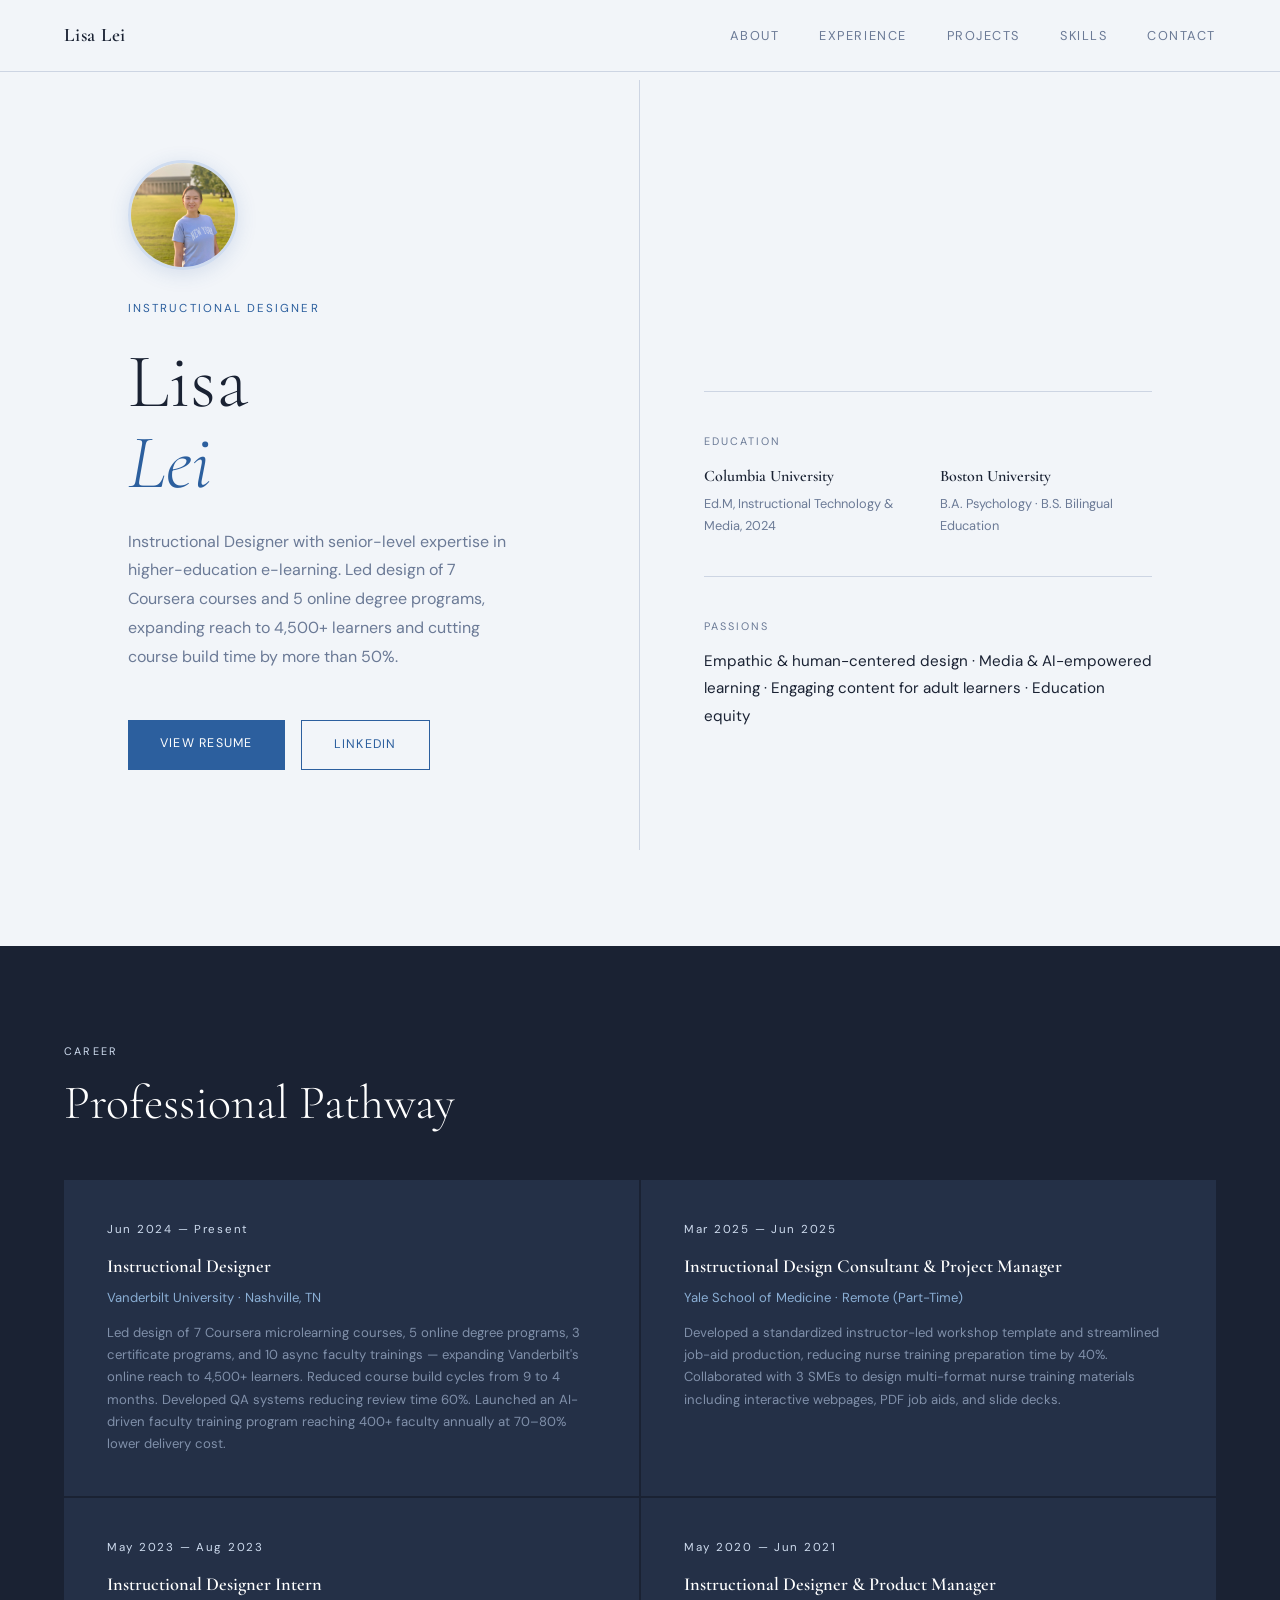
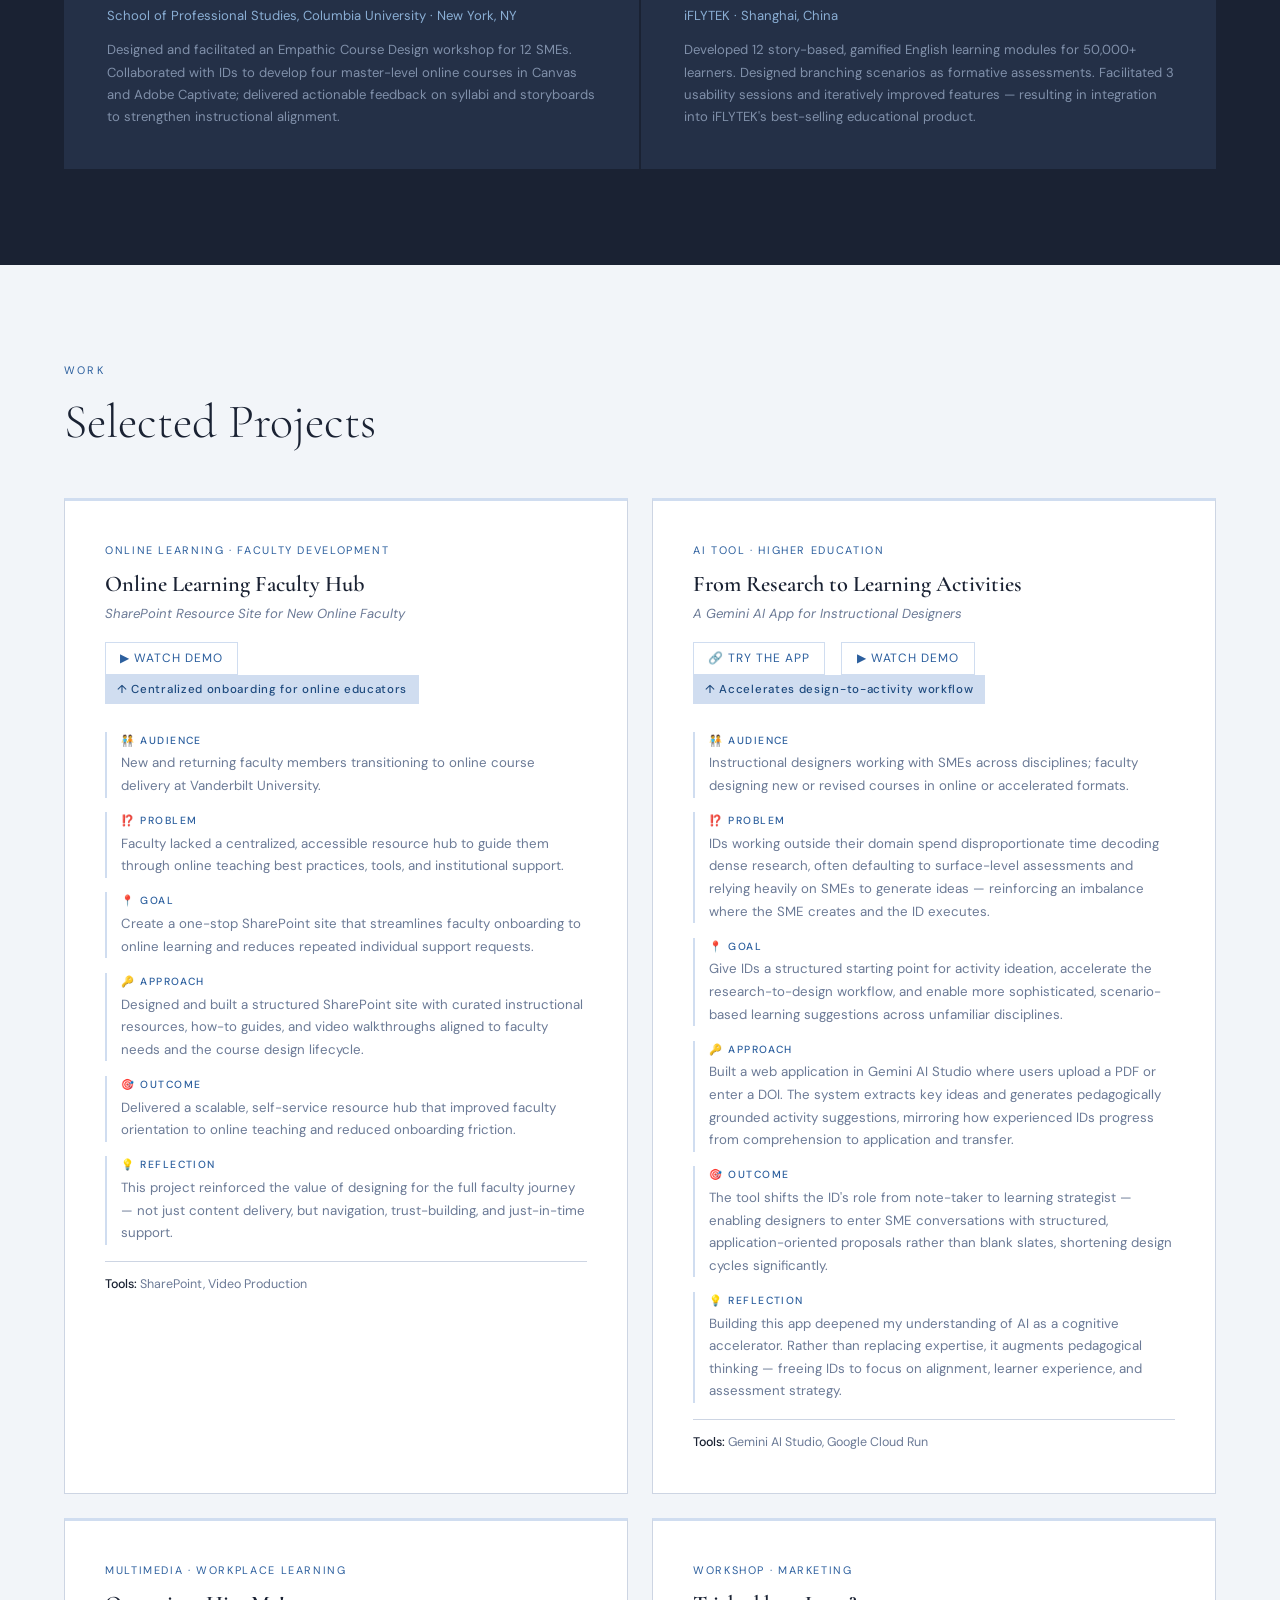
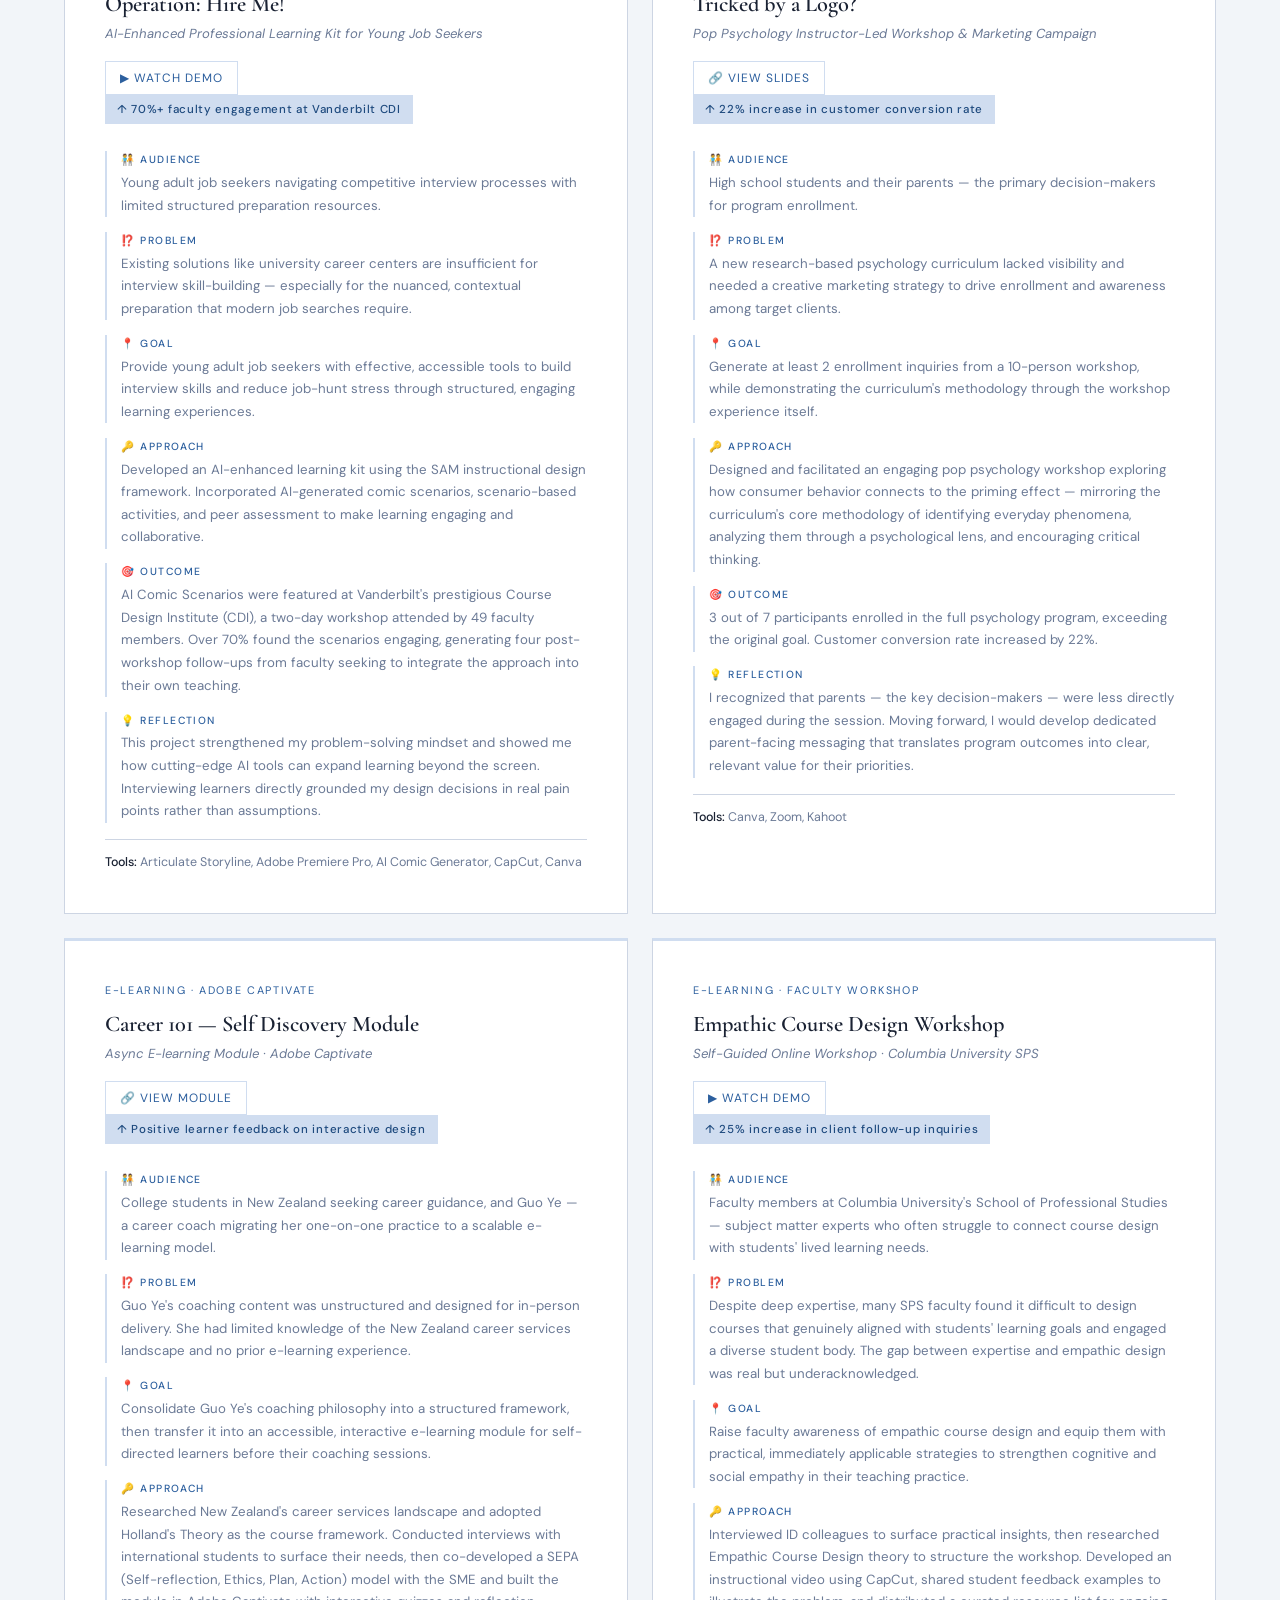
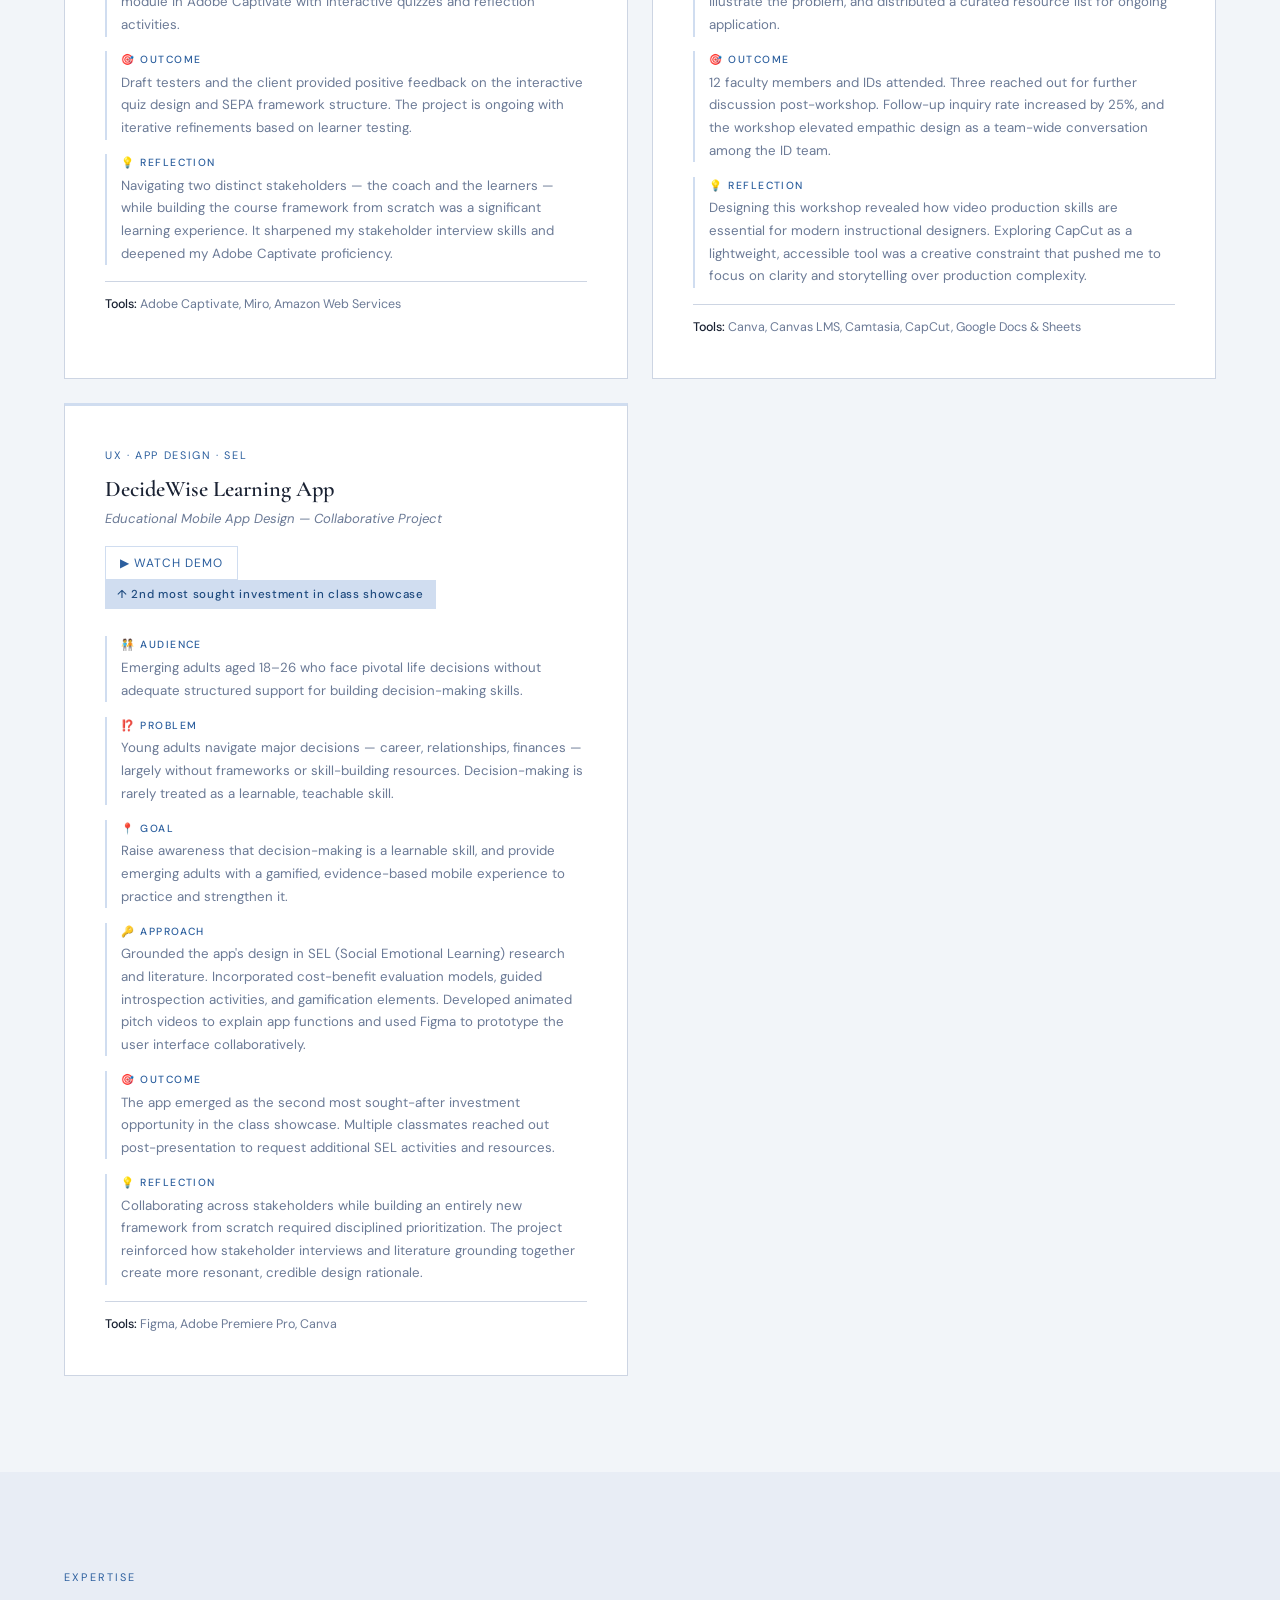
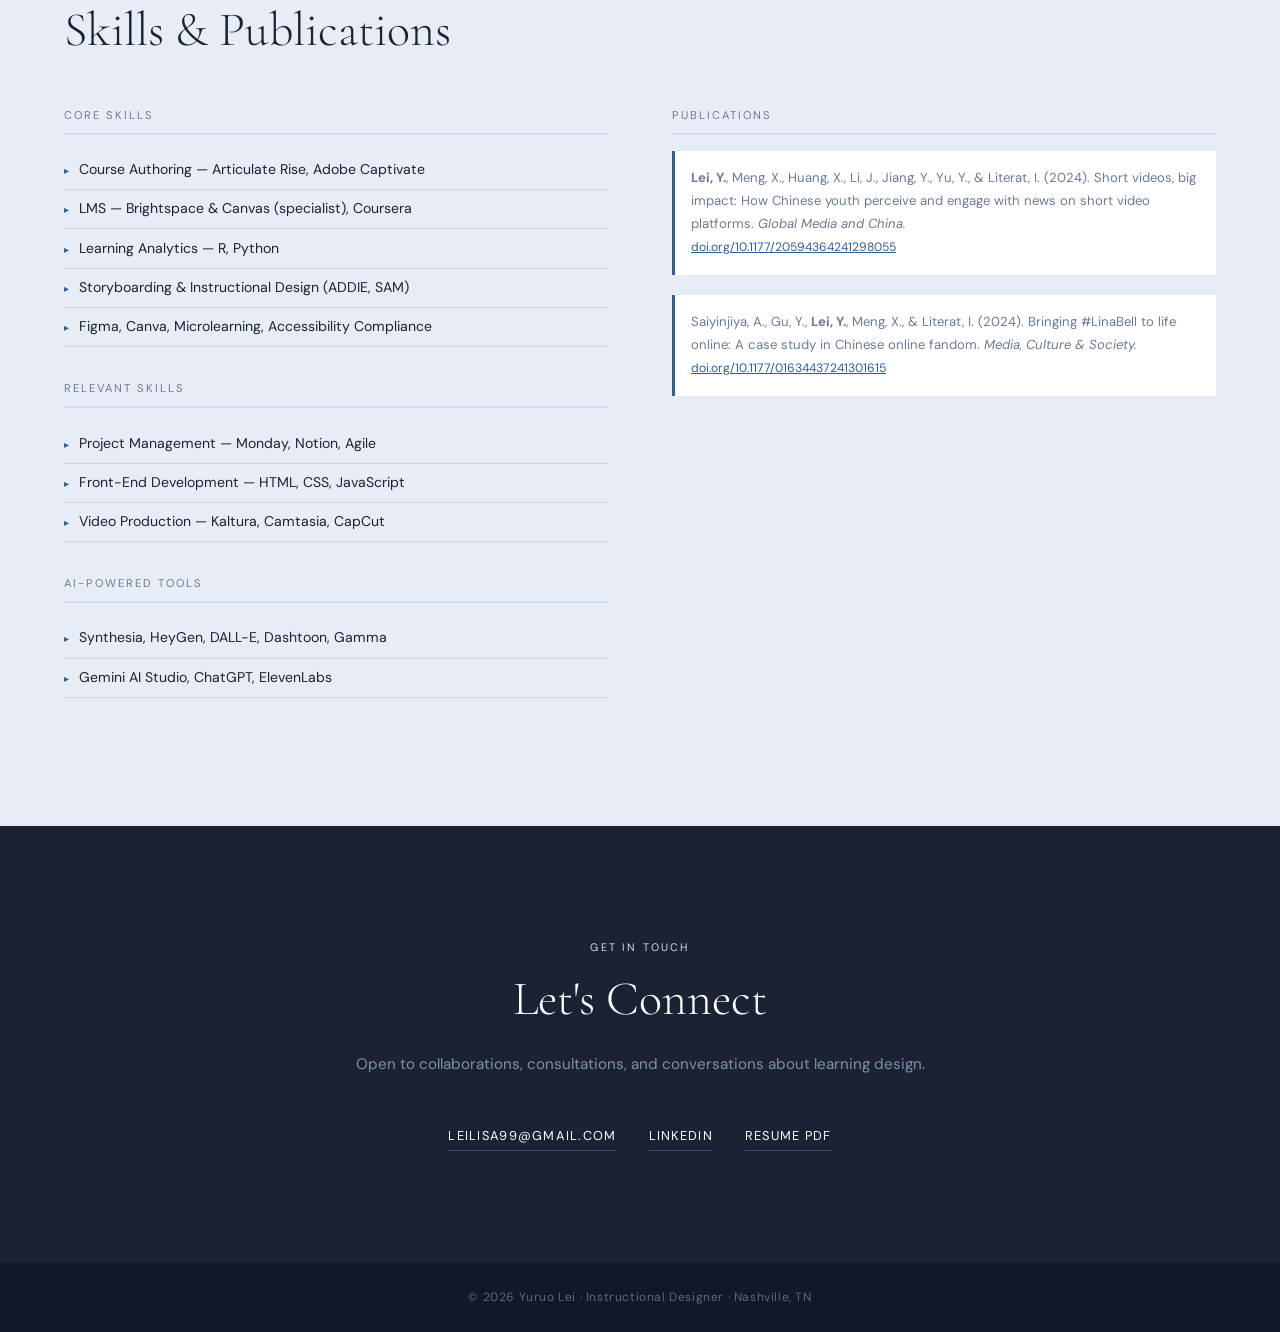
==== index.html @ 93654207 "Rename index (blue2).html to index.html" ====
<!DOCTYPE html>
<html lang="en">
<head>
<meta charset="UTF-8">
<meta name="viewport" content="width=device-width, initial-scale=1.0">
<title>Yuruo Lei — Instructional Designer</title>
<link href="https://fonts.googleapis.com/css2?family=Cormorant+Garamond:ital,wght@0,300;0,400;0,600;1,300;1,400&family=DM+Sans:wght@300;400;500&display=swap" rel="stylesheet">
<style>
  :root {
    --cream: #f2f5f9;
    --ink: #1a2233;
    --warm-gray: #6b7a96;
    --accent: #2c5f9e;
    --accent-dark: #1e4a7e;
    --accent-light: #d0ddf0;
    --border: #cdd5e3;
    --card-bg: #ffffff;
    --section-alt: #e8edf5;
    --dark-bg: #1a2233;
    --dark-card: #243047;
  }

  * { margin: 0; padding: 0; box-sizing: border-box; }
  html { scroll-behavior: smooth; }

  body {
    font-family: 'DM Sans', sans-serif;
    background: var(--cream);
    color: var(--ink);
    font-size: 15px;
    line-height: 1.7;
  }

  .hero-photo-wrap {
    width: 110px;
    height: 110px;
    border-radius: 50%;
    overflow: hidden;
    border: 3px solid var(--accent-light);
    margin-bottom: 1.8rem;
    box-shadow: 0 4px 20px rgba(44,95,158,0.15);
  }

  .hero-photo {
    width: 100%;
    height: 100%;
    object-fit: cover;
    object-position: center top;
  }

  .hero-alias {
    font-family: 'Cormorant Garamond', serif;
    font-size: 0.55em;
    font-style: italic;
    color: var(--warm-gray);
    font-weight: 300;
    vertical-align: middle;
  }

  .title-rotate {
    display: inline-block;
    transition: opacity 0.4s ease, transform 0.4s ease;
  }
  .title-rotate.fade-out {
    opacity: 0;
    transform: translateY(-6px);
  }
  .title-rotate.fade-in-up {
    opacity: 1;
    transform: translateY(0);
  }

  /* NAV */
  nav {
    position: fixed;
    top: 0; left: 0; right: 0;
    z-index: 100;
    display: flex;
    justify-content: space-between;
    align-items: center;
    padding: 1.2rem 4rem;
    background: rgba(242,245,249,0.94);
    backdrop-filter: blur(8px);
    border-bottom: 1px solid var(--border);
  }

  .nav-name {
    font-family: 'Cormorant Garamond', serif;
    font-size: 1.2rem;
    font-weight: 600;
    letter-spacing: 0.04em;
    color: var(--ink);
    text-decoration: none;
  }

  .nav-links { display: flex; gap: 2.5rem; list-style: none; }

  .nav-links a {
    font-size: 0.8rem;
    letter-spacing: 0.12em;
    text-transform: uppercase;
    color: var(--warm-gray);
    text-decoration: none;
    transition: color 0.2s;
  }
  .nav-links a:hover { color: var(--accent); }

  /* HERO */
  .hero {
    min-height: 100vh;
    display: grid;
    grid-template-columns: 1fr 1fr;
    padding-top: 5rem;
  }

  .hero-left {
    display: flex;
    flex-direction: column;
    justify-content: center;
    padding: 5rem 4rem;
    border-right: 1px solid var(--border);
  }

  .hero-eyebrow {
    font-size: 0.72rem;
    letter-spacing: 0.18em;
    text-transform: uppercase;
    color: var(--accent);
    margin-bottom: 1.5rem;
  }

  .hero-name {
    font-family: 'Cormorant Garamond', serif;
    font-size: clamp(3.5rem, 6vw, 5.5rem);
    font-weight: 300;
    line-height: 1.05;
    margin-bottom: 1.5rem;
  }

  .hero-name em { font-style: italic; color: var(--accent); }

  .hero-tagline {
    font-size: 1rem;
    color: var(--warm-gray);
    max-width: 380px;
    margin-bottom: 3rem;
    line-height: 1.8;
  }

  .hero-cta { display: flex; gap: 1rem; flex-wrap: wrap; }

  .btn-primary {
    display: inline-block;
    padding: 0.85rem 2rem;
    background: var(--accent);
    color: #fff;
    text-decoration: none;
    font-size: 0.78rem;
    letter-spacing: 0.1em;
    text-transform: uppercase;
    transition: background 0.2s;
  }
  .btn-primary:hover { background: var(--accent-dark); }

  .btn-outline {
    display: inline-block;
    padding: 0.85rem 2rem;
    border: 1px solid var(--accent);
    color: var(--accent);
    text-decoration: none;
    font-size: 0.78rem;
    letter-spacing: 0.1em;
    text-transform: uppercase;
    transition: all 0.2s;
  }
  .btn-outline:hover { background: var(--accent); color: #fff; }

  .hero-right {
    display: flex;
    flex-direction: column;
    justify-content: flex-end;
    padding: 5rem 4rem;
  }

  .hero-bio-block {
    border-top: 1px solid var(--border);
    padding-top: 2.5rem;
    margin-bottom: 2.5rem;
  }

  .hero-bio-label {
    font-size: 0.68rem;
    letter-spacing: 0.18em;
    text-transform: uppercase;
    color: var(--warm-gray);
    margin-bottom: 0.75rem;
  }

  .hero-bio-text { font-size: 0.95rem; color: var(--ink); line-height: 1.8; }

  .edu-grid { display: grid; grid-template-columns: 1fr 1fr; gap: 1.5rem; }

  .edu-school {
    font-family: 'Cormorant Garamond', serif;
    font-size: 1rem;
    font-weight: 600;
  }

  .edu-degree { font-size: 0.8rem; color: var(--warm-gray); margin-top: 0.2rem; }

  /* SECTIONS */
  section { padding: 6rem 4rem; }

  .section-label {
    font-size: 0.68rem;
    letter-spacing: 0.2em;
    text-transform: uppercase;
    color: var(--accent);
    margin-bottom: 1rem;
  }

  .section-title {
    font-family: 'Cormorant Garamond', serif;
    font-size: clamp(2rem, 4vw, 3rem);
    font-weight: 300;
    line-height: 1.15;
    margin-bottom: 3rem;
  }

  /* EXPERIENCE */
  .experience { background: var(--dark-bg); color: #fff; }
  .experience .section-label { color: var(--accent-light); }
  .experience .section-title { color: #fff; }

  .exp-grid {
    display: grid;
    grid-template-columns: repeat(2, 1fr);
    gap: 2px;
    margin-top: 1rem;
  }

  .exp-item {
    background: var(--dark-card);
    padding: 2.5rem;
    transition: background 0.2s;
    border-left: 3px solid transparent;
  }
  .exp-item:hover { background: #2d3d57; border-left-color: var(--accent); }

  .exp-years { font-size: 0.72rem; letter-spacing: 0.15em; color: var(--accent-light); margin-bottom: 0.75rem; }
  .exp-title { font-family: 'Cormorant Garamond', serif; font-size: 1.15rem; font-weight: 600; color: #fff; margin-bottom: 0.3rem; }
  .exp-org { font-size: 0.82rem; color: #8aaed4; margin-bottom: 0.75rem; }
  .exp-desc { font-size: 0.82rem; color: #8090aa; line-height: 1.7; }

  /* PROJECTS */
  .projects { background: var(--cream); }

  .projects-grid {
    display: grid;
    grid-template-columns: repeat(2, 1fr);
    gap: 1.5rem;
  }

  .project-card {
    background: var(--card-bg);
    padding: 2.5rem;
    border: 1px solid var(--border);
    border-top: 3px solid var(--accent-light);
    transition: box-shadow 0.25s, transform 0.25s, border-top-color 0.25s;
    position: relative;
  }
  .project-card:hover {
    transform: translateY(-3px);
    box-shadow: 0 10px 36px rgba(44,95,158,0.1);
    border-top-color: var(--accent);
  }

  .project-tag {
    font-size: 0.68rem;
    letter-spacing: 0.15em;
    text-transform: uppercase;
    color: var(--accent);
    margin-bottom: 0.6rem;
  }

  .project-title {
    font-family: 'Cormorant Garamond', serif;
    font-size: 1.4rem;
    font-weight: 600;
    margin-bottom: 0.3rem;
    line-height: 1.3;
  }

  .project-subtitle {
    font-size: 0.82rem;
    color: var(--warm-gray);
    font-style: italic;
    margin-bottom: 0.9rem;
  }

  .project-impact {
    display: inline-block;
    background: var(--accent-light);
    color: var(--accent-dark);
    font-size: 0.72rem;
    letter-spacing: 0.06em;
    padding: 0.3rem 0.75rem;
    margin-bottom: 1.2rem;
    font-weight: 500;
  }

  /* Accordion structure */
  .project-summary { font-size: 0.88rem; color: var(--warm-gray); line-height: 1.75; margin-bottom: 1rem; }

  .project-detail { margin-top: 0.5rem; }

  .detail-row {
    margin-bottom: 0.9rem;
    padding-left: 0.9rem;
    border-left: 2px solid var(--accent-light);
  }

  .detail-label {
    font-size: 0.65rem;
    letter-spacing: 0.14em;
    text-transform: uppercase;
    color: var(--accent);
    margin-bottom: 0.2rem;
    font-weight: 500;
  }

  .detail-text { font-size: 0.83rem; color: var(--warm-gray); line-height: 1.7; }

  .project-tools {
    font-size: 0.78rem;
    color: var(--warm-gray);
    margin-top: 1rem;
    padding-top: 0.75rem;
    border-top: 1px solid var(--border);
  }
  .project-tools strong { color: var(--ink); font-weight: 500; }

  .project-links { display: flex; gap: 1rem; flex-wrap: wrap; margin-top: 1rem; }

  .project-link {
    display: inline-block;
    font-size: 0.75rem;
    letter-spacing: 0.08em;
    text-transform: uppercase;
    color: var(--accent);
    text-decoration: none;
    border: 1px solid var(--accent-light);
    padding: 0.35rem 0.9rem;
    transition: all 0.2s;
  }
  .project-link:hover { background: var(--accent); color: #fff; border-color: var(--accent); }

  /* SKILLS */
  .skills { background: var(--section-alt); }

  .skills-layout { display: grid; grid-template-columns: 1fr 1fr; gap: 4rem; }

  .skill-group { margin-bottom: 2rem; }

  .skill-group-title {
    font-size: 0.7rem;
    letter-spacing: 0.18em;
    text-transform: uppercase;
    color: var(--warm-gray);
    margin-bottom: 1rem;
    border-bottom: 2px solid var(--accent-light);
    padding-bottom: 0.5rem;
  }

  .skill-list { list-style: none; }

  .skill-list li {
    font-size: 0.88rem;
    padding: 0.45rem 0;
    border-bottom: 1px solid var(--border);
    display: flex;
    align-items: flex-start;
    gap: 0.6rem;
  }

  .skill-list li::before { content: '▸'; color: var(--accent); font-size: 0.65rem; margin-top: 0.25rem; flex-shrink: 0; }

  .pub-item {
    font-size: 0.82rem;
    color: var(--warm-gray);
    line-height: 1.75;
    margin-bottom: 1.25rem;
    padding: 1rem;
    background: var(--card-bg);
    border-left: 3px solid var(--accent);
  }

  .pub-item a { color: var(--accent); font-size: 0.76rem; }

  /* CONTACT */
  .contact {
    background: var(--dark-bg);
    color: #fff;
    text-align: center;
    padding: 7rem 4rem;
  }

  .contact .section-label { color: var(--accent-light); }
  .contact .section-title { color: #fff; margin-bottom: 1.5rem; }

  .contact-sub { color: #8090aa; font-size: 0.95rem; margin-bottom: 3rem; }

  .contact-links { display: flex; justify-content: center; gap: 2rem; flex-wrap: wrap; }

  .contact-link {
    color: #fff;
    text-decoration: none;
    font-size: 0.8rem;
    letter-spacing: 0.1em;
    text-transform: uppercase;
    border-bottom: 1px solid #3d5070;
    padding-bottom: 0.2rem;
    transition: border-color 0.2s, color 0.2s;
  }
  .contact-link:hover { color: var(--accent-light); border-color: var(--accent-light); }

  footer {
    background: #111827;
    color: #5a6a80;
    text-align: center;
    padding: 1.5rem;
    font-size: 0.75rem;
    letter-spacing: 0.05em;
  }

  /* ANIMATIONS */
  .fade-in {
    opacity: 0;
    transform: translateY(20px);
    transition: opacity 0.7s ease, transform 0.7s ease;
  }
  .fade-in.visible { opacity: 1; transform: translateY(0); }

  /* RESPONSIVE */
  @media (max-width: 900px) {
    nav { padding: 1rem 1.5rem; }
    .nav-links { gap: 1rem; }
    .hero { grid-template-columns: 1fr; }
    .hero-left { padding: 6rem 1.5rem 2rem; border-right: none; border-bottom: 1px solid var(--border); }
    .hero-right { padding: 2rem 1.5rem; }
    .edu-grid { grid-template-columns: 1fr; }
    section { padding: 4rem 1.5rem; }
    .exp-grid { grid-template-columns: 1fr; }
    .projects-grid { grid-template-columns: 1fr; }
    .skills-layout { grid-template-columns: 1fr; gap: 2rem; }
  }
</style>
</head>
<body>

<!-- NAV -->
<nav>
  <a class="nav-name" href="#">Lisa Lei</a>
  <ul class="nav-links">
    <li><a href="#about">About</a></li>
    <li><a href="#experience">Experience</a></li>
    <li><a href="#projects">Projects</a></li>
    <li><a href="#skills">Skills</a></li>
    <li><a href="#contact">Contact</a></li>
  </ul>
</nav>

<!-- HERO -->
<section class="hero" id="about">
  <div class="hero-left">
    <div class="hero-photo-wrap">
      <img src="profile.jpeg" alt="Yuruo Lisa Lei" class="hero-photo">
    </div>
    <p class="hero-eyebrow"><span class="title-rotate" id="titleRotate">Instructional Designer</span></p>
    <h1 class="hero-name">Lisa<br><em>Lei</em></h1>
    <p class="hero-tagline">Instructional Designer with senior-level expertise in higher-education e-learning. Led design of 7 Coursera courses and 5 online degree programs, expanding reach to 4,500+ learners and cutting course build time by more than 50%.</p>
    <div class="hero-cta">
      <a href="https://drive.google.com/file/d/12qD0TJk3OIRP2TLdG3t3IESPIUacBjy1/view?usp=sharing" class="btn-primary" target="_blank">View Resume</a>
      <a href="https://www.linkedin.com/in/yuruolei9969/" class="btn-outline" target="_blank">LinkedIn</a>
    </div>
  </div>
  <div class="hero-right">
    <div class="hero-bio-block fade-in">
      <p class="hero-bio-label">Education</p>
      <div class="edu-grid">
        <div class="edu-item">
          <p class="edu-school">Columbia University</p>
          <p class="edu-degree">Ed.M, Instructional Technology & Media, 2024</p>
        </div>
        <div class="edu-item">
          <p class="edu-school">Boston University</p>
          <p class="edu-degree">B.A. Psychology · B.S. Bilingual Education</p>
        </div>
      </div>
    </div>
    <div class="hero-bio-block fade-in">
      <p class="hero-bio-label">Passions</p>
      <p class="hero-bio-text">Empathic & human-centered design · Media & AI-empowered learning · Engaging content for adult learners · Education equity</p>
    </div>
  </div>
</section>

<!-- EXPERIENCE -->
<section class="experience" id="experience">
  <p class="section-label">Career</p>
  <h2 class="section-title">Professional Pathway</h2>
  <div class="exp-grid">
    <div class="exp-item fade-in">
      <p class="exp-years">Jun 2024 — Present</p>
      <p class="exp-title">Instructional Designer</p>
      <p class="exp-org">Vanderbilt University · Nashville, TN</p>
      <p class="exp-desc">Led design of 7 Coursera microlearning courses, 5 online degree programs, 3 certificate programs, and 10 async faculty trainings — expanding Vanderbilt's online reach to 4,500+ learners. Reduced course build cycles from 9 to 4 months. Developed QA systems reducing review time 60%. Launched an AI-driven faculty training program reaching 400+ faculty annually at 70–80% lower delivery cost.</p>
    </div>
    <div class="exp-item fade-in">
      <p class="exp-years">Mar 2025 — Jun 2025</p>
      <p class="exp-title">Instructional Design Consultant & Project Manager</p>
      <p class="exp-org">Yale School of Medicine · Remote (Part-Time)</p>
      <p class="exp-desc">Developed a standardized instructor-led workshop template and streamlined job-aid production, reducing nurse training preparation time by 40%. Collaborated with 3 SMEs to design multi-format nurse training materials including interactive webpages, PDF job aids, and slide decks.</p>
    </div>
    <div class="exp-item fade-in">
      <p class="exp-years">May 2023 — Aug 2023</p>
      <p class="exp-title">Instructional Designer Intern</p>
      <p class="exp-org">School of Professional Studies, Columbia University · New York, NY</p>
      <p class="exp-desc">Designed and facilitated an Empathic Course Design workshop for 12 SMEs. Collaborated with IDs to develop four master-level online courses in Canvas and Adobe Captivate; delivered actionable feedback on syllabi and storyboards to strengthen instructional alignment.</p>
    </div>
    <div class="exp-item fade-in">
      <p class="exp-years">May 2020 — Jun 2021</p>
      <p class="exp-title">Instructional Designer & Product Manager</p>
      <p class="exp-org">iFLYTEK · Shanghai, China</p>
      <p class="exp-desc">Developed 12 story-based, gamified English learning modules for 50,000+ learners. Designed branching scenarios as formative assessments. Facilitated 3 usability sessions and iteratively improved features — resulting in integration into iFLYTEK's best-selling educational product.</p>
    </div>
  </div>
</section>

<!-- PROJECTS -->
<section class="projects" id="projects">
  <p class="section-label">Work</p>
  <h2 class="section-title">Selected Projects</h2>
  <div class="projects-grid">

    <!-- 1. Online Learning Faculty Hub -->
    <div class="project-card fade-in">
      <p class="project-tag">Online Learning · Faculty Development</p>
      <h3 class="project-title">Online Learning Faculty Hub</h3>
      <p class="project-subtitle">SharePoint Resource Site for New Online Faculty</p>
      <div class="project-links">
        <a href="https://youtu.be/LsU1K57-328?si=sNZry4IbQN1rp1MX" class="project-link" target="_blank">▶ Watch Demo</a>
      </div>
      <span class="project-impact">↑ Centralized onboarding for online educators</span>
      <div class="project-detail">
        <div class="detail-row">
          <p class="detail-label">🧑‍🤝‍🧑 Audience</p>
          <p class="detail-text">New and returning faculty members transitioning to online course delivery at Vanderbilt University.</p>
        </div>
        <div class="detail-row">
          <p class="detail-label">⁉️ Problem</p>
          <p class="detail-text">Faculty lacked a centralized, accessible resource hub to guide them through online teaching best practices, tools, and institutional support.</p>
        </div>
        <div class="detail-row">
          <p class="detail-label">📍 Goal</p>
          <p class="detail-text">Create a one-stop SharePoint site that streamlines faculty onboarding to online learning and reduces repeated individual support requests.</p>
        </div>
        <div class="detail-row">
          <p class="detail-label">🔑 Approach</p>
          <p class="detail-text">Designed and built a structured SharePoint site with curated instructional resources, how-to guides, and video walkthroughs aligned to faculty needs and the course design lifecycle.</p>
        </div>
        <div class="detail-row">
          <p class="detail-label">🎯 Outcome</p>
          <p class="detail-text">Delivered a scalable, self-service resource hub that improved faculty orientation to online teaching and reduced onboarding friction.</p>
        </div>
        <div class="detail-row">
          <p class="detail-label">💡 Reflection</p>
          <p class="detail-text">This project reinforced the value of designing for the full faculty journey — not just content delivery, but navigation, trust-building, and just-in-time support.</p>
        </div>
      </div>
      <p class="project-tools"><strong>Tools:</strong> SharePoint, Video Production</p>
    </div>

    <!-- 2. Gemini AI App -->
    <div class="project-card fade-in">
      <p class="project-tag">AI Tool · Higher Education</p>
      <h3 class="project-title">From Research to Learning Activities</h3>
      <p class="project-subtitle">A Gemini AI App for Instructional Designers</p>
      <div class="project-links">
        <a href="https://from-research-to-learning-441065358755.us-west1.run.app/" class="project-link" target="_blank">🔗 Try the App</a>
        <a href="https://youtu.be/6g2AOlSD700?si=aqUqyWNYgsTi2bJ0" class="project-link" target="_blank">▶ Watch Demo</a>
      </div>
      <span class="project-impact">↑ Accelerates design-to-activity workflow</span>
      <div class="project-detail">
        <div class="detail-row">
          <p class="detail-label">🧑‍🤝‍🧑 Audience</p>
          <p class="detail-text">Instructional designers working with SMEs across disciplines; faculty designing new or revised courses in online or accelerated formats.</p>
        </div>
        <div class="detail-row">
          <p class="detail-label">⁉️ Problem</p>
          <p class="detail-text">IDs working outside their domain spend disproportionate time decoding dense research, often defaulting to surface-level assessments and relying heavily on SMEs to generate ideas — reinforcing an imbalance where the SME creates and the ID executes.</p>
        </div>
        <div class="detail-row">
          <p class="detail-label">📍 Goal</p>
          <p class="detail-text">Give IDs a structured starting point for activity ideation, accelerate the research-to-design workflow, and enable more sophisticated, scenario-based learning suggestions across unfamiliar disciplines.</p>
        </div>
        <div class="detail-row">
          <p class="detail-label">🔑 Approach</p>
          <p class="detail-text">Built a web application in Gemini AI Studio where users upload a PDF or enter a DOI. The system extracts key ideas and generates pedagogically grounded activity suggestions, mirroring how experienced IDs progress from comprehension to application and transfer.</p>
        </div>
        <div class="detail-row">
          <p class="detail-label">🎯 Outcome</p>
          <p class="detail-text">The tool shifts the ID's role from note-taker to learning strategist — enabling designers to enter SME conversations with structured, application-oriented proposals rather than blank slates, shortening design cycles significantly.</p>
        </div>
        <div class="detail-row">
          <p class="detail-label">💡 Reflection</p>
          <p class="detail-text">Building this app deepened my understanding of AI as a cognitive accelerator. Rather than replacing expertise, it augments pedagogical thinking — freeing IDs to focus on alignment, learner experience, and assessment strategy.</p>
        </div>
      </div>
      <p class="project-tools"><strong>Tools:</strong> Gemini AI Studio, Google Cloud Run</p>
    </div>

    <!-- 3. Operation: Hire Me -->
    <div class="project-card fade-in">
      <p class="project-tag">Multimedia · Workplace Learning</p>
      <h3 class="project-title">Operation: Hire Me!</h3>
      <p class="project-subtitle">AI-Enhanced Professional Learning Kit for Young Job Seekers</p>
      <div class="project-links">
        <a href="https://youtu.be/IpY_apzgFN0?si=PdY8kdhNU0C8jfDh" class="project-link" target="_blank">▶ Watch Demo</a>
      </div>
      <span class="project-impact">↑ 70%+ faculty engagement at Vanderbilt CDI</span>
      <div class="project-detail">
        <div class="detail-row">
          <p class="detail-label">🧑‍🤝‍🧑 Audience</p>
          <p class="detail-text">Young adult job seekers navigating competitive interview processes with limited structured preparation resources.</p>
        </div>
        <div class="detail-row">
          <p class="detail-label">⁉️ Problem</p>
          <p class="detail-text">Existing solutions like university career centers are insufficient for interview skill-building — especially for the nuanced, contextual preparation that modern job searches require.</p>
        </div>
        <div class="detail-row">
          <p class="detail-label">📍 Goal</p>
          <p class="detail-text">Provide young adult job seekers with effective, accessible tools to build interview skills and reduce job-hunt stress through structured, engaging learning experiences.</p>
        </div>
        <div class="detail-row">
          <p class="detail-label">🔑 Approach</p>
          <p class="detail-text">Developed an AI-enhanced learning kit using the SAM instructional design framework. Incorporated AI-generated comic scenarios, scenario-based activities, and peer assessment to make learning engaging and collaborative.</p>
        </div>
        <div class="detail-row">
          <p class="detail-label">🎯 Outcome</p>
          <p class="detail-text">AI Comic Scenarios were featured at Vanderbilt's prestigious Course Design Institute (CDI), a two-day workshop attended by 49 faculty members. Over 70% found the scenarios engaging, generating four post-workshop follow-ups from faculty seeking to integrate the approach into their own teaching.</p>
        </div>
        <div class="detail-row">
          <p class="detail-label">💡 Reflection</p>
          <p class="detail-text">This project strengthened my problem-solving mindset and showed me how cutting-edge AI tools can expand learning beyond the screen. Interviewing learners directly grounded my design decisions in real pain points rather than assumptions.</p>
        </div>
      </div>
      <p class="project-tools"><strong>Tools:</strong> Articulate Storyline, Adobe Premiere Pro, AI Comic Generator, CapCut, Canva</p>
    </div>

    <!-- 4. Tricked by a Logo -->
    <div class="project-card fade-in">
      <p class="project-tag">Workshop · Marketing</p>
      <h3 class="project-title">Tricked by a Logo?</h3>
      <p class="project-subtitle">Pop Psychology Instructor-Led Workshop & Marketing Campaign</p>
      <div class="project-links">
        <a href="https://www.canva.com/design/DAF1lIKuN_M/U-K-UHj1Rayfi__31s04IA/view?utm_content=DAF1lIKuN_M&utm_campaign=designshare&utm_medium=link2&utm_source=uniquelinks&utlId=h5ba7131ac5" class="project-link" target="_blank">🔗 View Slides</a>
      </div>
      <span class="project-impact">↑ 22% increase in customer conversion rate</span>
      <div class="project-detail">
        <div class="detail-row">
          <p class="detail-label">🧑‍🤝‍🧑 Audience</p>
          <p class="detail-text">High school students and their parents — the primary decision-makers for program enrollment.</p>
        </div>
        <div class="detail-row">
          <p class="detail-label">⁉️ Problem</p>
          <p class="detail-text">A new research-based psychology curriculum lacked visibility and needed a creative marketing strategy to drive enrollment and awareness among target clients.</p>
        </div>
        <div class="detail-row">
          <p class="detail-label">📍 Goal</p>
          <p class="detail-text">Generate at least 2 enrollment inquiries from a 10-person workshop, while demonstrating the curriculum's methodology through the workshop experience itself.</p>
        </div>
        <div class="detail-row">
          <p class="detail-label">🔑 Approach</p>
          <p class="detail-text">Designed and facilitated an engaging pop psychology workshop exploring how consumer behavior connects to the priming effect — mirroring the curriculum's core methodology of identifying everyday phenomena, analyzing them through a psychological lens, and encouraging critical thinking.</p>
        </div>
        <div class="detail-row">
          <p class="detail-label">🎯 Outcome</p>
          <p class="detail-text">3 out of 7 participants enrolled in the full psychology program, exceeding the original goal. Customer conversion rate increased by 22%.</p>
        </div>
        <div class="detail-row">
          <p class="detail-label">💡 Reflection</p>
          <p class="detail-text">I recognized that parents — the key decision-makers — were less directly engaged during the session. Moving forward, I would develop dedicated parent-facing messaging that translates program outcomes into clear, relevant value for their priorities.</p>
        </div>
      </div>
      <p class="project-tools"><strong>Tools:</strong> Canva, Zoom, Kahoot</p>
    </div>

    <!-- 5. Career 101 -->
    <div class="project-card fade-in">
      <p class="project-tag">E-Learning · Adobe Captivate</p>
      <h3 class="project-title">Career 101 — Self Discovery Module</h3>
      <p class="project-subtitle">Async E-learning Module · Adobe Captivate</p>
      <div class="project-links">
        <a href="https://yuruo99coursedesign.s3.amazonaws.com/Career+Choice+101+M1+v3/index.html" class="project-link" target="_blank">🔗 View Module</a>
      </div>
      <span class="project-impact">↑ Positive learner feedback on interactive design</span>
      <div class="project-detail">
        <div class="detail-row">
          <p class="detail-label">🧑‍🤝‍🧑 Audience</p>
          <p class="detail-text">College students in New Zealand seeking career guidance, and Guo Ye — a career coach migrating her one-on-one practice to a scalable e-learning model.</p>
        </div>
        <div class="detail-row">
          <p class="detail-label">⁉️ Problem</p>
          <p class="detail-text">Guo Ye's coaching content was unstructured and designed for in-person delivery. She had limited knowledge of the New Zealand career services landscape and no prior e-learning experience.</p>
        </div>
        <div class="detail-row">
          <p class="detail-label">📍 Goal</p>
          <p class="detail-text">Consolidate Guo Ye's coaching philosophy into a structured framework, then transfer it into an accessible, interactive e-learning module for self-directed learners before their coaching sessions.</p>
        </div>
        <div class="detail-row">
          <p class="detail-label">🔑 Approach</p>
          <p class="detail-text">Researched New Zealand's career services landscape and adopted Holland's Theory as the course framework. Conducted interviews with international students to surface their needs, then co-developed a SEPA (Self-reflection, Ethics, Plan, Action) model with the SME and built the module in Adobe Captivate with interactive quizzes and reflection activities.</p>
        </div>
        <div class="detail-row">
          <p class="detail-label">🎯 Outcome</p>
          <p class="detail-text">Draft testers and the client provided positive feedback on the interactive quiz design and SEPA framework structure. The project is ongoing with iterative refinements based on learner testing.</p>
        </div>
        <div class="detail-row">
          <p class="detail-label">💡 Reflection</p>
          <p class="detail-text">Navigating two distinct stakeholders — the coach and the learners — while building the course framework from scratch was a significant learning experience. It sharpened my stakeholder interview skills and deepened my Adobe Captivate proficiency.</p>
        </div>
      </div>
      <p class="project-tools"><strong>Tools:</strong> Adobe Captivate, Miro, Amazon Web Services</p>
    </div>

    <!-- 6. Empathic Course Design -->
    <div class="project-card fade-in">
      <p class="project-tag">E-Learning · Faculty Workshop</p>
      <h3 class="project-title">Empathic Course Design Workshop</h3>
      <p class="project-subtitle">Self-Guided Online Workshop · Columbia University SPS</p>
      <div class="project-links">
        <a href="https://youtu.be/TwFQYluropw?si=YC4B2vd-rNb5g4qU" class="project-link" target="_blank">▶ Watch Demo</a>
      </div>
      <span class="project-impact">↑ 25% increase in client follow-up inquiries</span>
      <div class="project-detail">
        <div class="detail-row">
          <p class="detail-label">🧑‍🤝‍🧑 Audience</p>
          <p class="detail-text">Faculty members at Columbia University's School of Professional Studies — subject matter experts who often struggle to connect course design with students' lived learning needs.</p>
        </div>
        <div class="detail-row">
          <p class="detail-label">⁉️ Problem</p>
          <p class="detail-text">Despite deep expertise, many SPS faculty found it difficult to design courses that genuinely aligned with students' learning goals and engaged a diverse student body. The gap between expertise and empathic design was real but underacknowledged.</p>
        </div>
        <div class="detail-row">
          <p class="detail-label">📍 Goal</p>
          <p class="detail-text">Raise faculty awareness of empathic course design and equip them with practical, immediately applicable strategies to strengthen cognitive and social empathy in their teaching practice.</p>
        </div>
        <div class="detail-row">
          <p class="detail-label">🔑 Approach</p>
          <p class="detail-text">Interviewed ID colleagues to surface practical insights, then researched Empathic Course Design theory to structure the workshop. Developed an instructional video using CapCut, shared student feedback examples to illustrate the problem, and distributed a curated resource list for ongoing application.</p>
        </div>
        <div class="detail-row">
          <p class="detail-label">🎯 Outcome</p>
          <p class="detail-text">12 faculty members and IDs attended. Three reached out for further discussion post-workshop. Follow-up inquiry rate increased by 25%, and the workshop elevated empathic design as a team-wide conversation among the ID team.</p>
        </div>
        <div class="detail-row">
          <p class="detail-label">💡 Reflection</p>
          <p class="detail-text">Designing this workshop revealed how video production skills are essential for modern instructional designers. Exploring CapCut as a lightweight, accessible tool was a creative constraint that pushed me to focus on clarity and storytelling over production complexity.</p>
        </div>
      </div>
      <p class="project-tools"><strong>Tools:</strong> Canva, Canvas LMS, Camtasia, CapCut, Google Docs & Sheets</p>
    </div>

    <!-- 7. DecideWise -->
    <div class="project-card fade-in">
      <p class="project-tag">UX · App Design · SEL</p>
      <h3 class="project-title">DecideWise Learning App</h3>
      <p class="project-subtitle">Educational Mobile App Design — Collaborative Project</p>
      <div class="project-links">
        <a href="https://youtu.be/S0wD-W78sE4?si=JoiH9RizeIJIBjSM" class="project-link" target="_blank">▶ Watch Demo</a>
      </div>
      <span class="project-impact">↑ 2nd most sought investment in class showcase</span>
      <div class="project-detail">
        <div class="detail-row">
          <p class="detail-label">🧑‍🤝‍🧑 Audience</p>
          <p class="detail-text">Emerging adults aged 18–26 who face pivotal life decisions without adequate structured support for building decision-making skills.</p>
        </div>
        <div class="detail-row">
          <p class="detail-label">⁉️ Problem</p>
          <p class="detail-text">Young adults navigate major decisions — career, relationships, finances — largely without frameworks or skill-building resources. Decision-making is rarely treated as a learnable, teachable skill.</p>
        </div>
        <div class="detail-row">
          <p class="detail-label">📍 Goal</p>
          <p class="detail-text">Raise awareness that decision-making is a learnable skill, and provide emerging adults with a gamified, evidence-based mobile experience to practice and strengthen it.</p>
        </div>
        <div class="detail-row">
          <p class="detail-label">🔑 Approach</p>
          <p class="detail-text">Grounded the app's design in SEL (Social Emotional Learning) research and literature. Incorporated cost-benefit evaluation models, guided introspection activities, and gamification elements. Developed animated pitch videos to explain app functions and used Figma to prototype the user interface collaboratively.</p>
        </div>
        <div class="detail-row">
          <p class="detail-label">🎯 Outcome</p>
          <p class="detail-text">The app emerged as the second most sought-after investment opportunity in the class showcase. Multiple classmates reached out post-presentation to request additional SEL activities and resources.</p>
        </div>
        <div class="detail-row">
          <p class="detail-label">💡 Reflection</p>
          <p class="detail-text">Collaborating across stakeholders while building an entirely new framework from scratch required disciplined prioritization. The project reinforced how stakeholder interviews and literature grounding together create more resonant, credible design rationale.</p>
        </div>
      </div>
      <p class="project-tools"><strong>Tools:</strong> Figma, Adobe Premiere Pro, Canva</p>
    </div>

  </div>
</section>

<!-- SKILLS -->
<section class="skills" id="skills">
  <p class="section-label">Expertise</p>
  <h2 class="section-title">Skills & Publications</h2>
  <div class="skills-layout">
    <div>
      <div class="skill-group">
        <p class="skill-group-title">Core Skills</p>
        <ul class="skill-list">
          <li>Course Authoring — Articulate Rise, Adobe Captivate</li>
          <li>LMS — Brightspace & Canvas (specialist), Coursera</li>
          <li>Learning Analytics — R, Python</li>
          <li>Storyboarding & Instructional Design (ADDIE, SAM)</li>
          <li>Figma, Canva, Microlearning, Accessibility Compliance</li>
        </ul>
      </div>
      <div class="skill-group">
        <p class="skill-group-title">Relevant Skills</p>
        <ul class="skill-list">
          <li>Project Management — Monday, Notion, Agile</li>
          <li>Front-End Development — HTML, CSS, JavaScript</li>
          <li>Video Production — Kaltura, Camtasia, CapCut</li>
        </ul>
      </div>
      <div class="skill-group">
        <p class="skill-group-title">AI-Powered Tools</p>
        <ul class="skill-list">
          <li>Synthesia, HeyGen, DALL-E, Dashtoon, Gamma</li>
          <li>Gemini AI Studio, ChatGPT, ElevenLabs</li>
        </ul>
      </div>
    </div>
    <div>
      <div class="skill-group">
        <p class="skill-group-title">Publications</p>
        <div class="pub-item">
          <strong>Lei, Y.</strong>, Meng, X., Huang, X., Li, J., Jiang, Y., Yu, Y., & Literat, I. (2024). Short videos, big impact: How Chinese youth perceive and engage with news on short video platforms. <em>Global Media and China.</em><br>
          <a href="https://doi.org/10.1177/20594364241298055" target="_blank">doi.org/10.1177/20594364241298055</a>
        </div>
        <div class="pub-item">
          Saiyinjiya, A., Gu, Y., <strong>Lei, Y.</strong>, Meng, X., & Literat, I. (2024). Bringing #LinaBell to life online: A case study in Chinese online fandom. <em>Media, Culture & Society.</em><br>
          <a href="https://doi.org/10.1177/01634437241301615" target="_blank">doi.org/10.1177/01634437241301615</a>
        </div>
      </div>
    </div>
  </div>
</section>

<!-- CONTACT -->
<section class="contact" id="contact">
  <p class="section-label">Get in Touch</p>
  <h2 class="section-title">Let's Connect</h2>
  <p class="contact-sub">Open to collaborations, consultations, and conversations about learning design.</p>
  <div class="contact-links">
    <a href="mailto:leilisa99@gmail.com" class="contact-link">leilisa99@gmail.com</a>
    <a href="https://www.linkedin.com/in/yuruolei9969/" class="contact-link" target="_blank">LinkedIn</a>
    <a href="https://drive.google.com/file/d/12qD0TJk3OIRP2TLdG3t3IESPIUacBjy1/view?usp=sharing" class="contact-link" target="_blank">Resume PDF</a>
  </div>
</section>

<footer>
  © 2026 Yuruo Lei · Instructional Designer · Nashville, TN
</footer>

<script>
  const observer = new IntersectionObserver((entries) => {
    entries.forEach((entry, i) => {
      if (entry.isIntersecting) {
        setTimeout(() => entry.target.classList.add('visible'), i * 80);
        observer.unobserve(entry.target);
      }
    });
  }, { threshold: 0.1 });
  document.querySelectorAll('.fade-in').forEach(el => observer.observe(el));

  // Rotating titles
  const titles = ['Instructional Designer', 'Learning Experience Designer', 'Online Learning Consultant', 'Learning Analyst', 'Learning Designer', 'Media Researcher'];
  let titleIndex = 0;
  const titleEl = document.getElementById('titleRotate');
  setInterval(() => {
    titleEl.classList.add('fade-out');
    setTimeout(() => {
      titleIndex = (titleIndex + 1) % titles.length;
      titleEl.textContent = titles[titleIndex];
      titleEl.classList.remove('fade-out');
    }, 400);
  }, 2500);
</script>
</body>
</html>
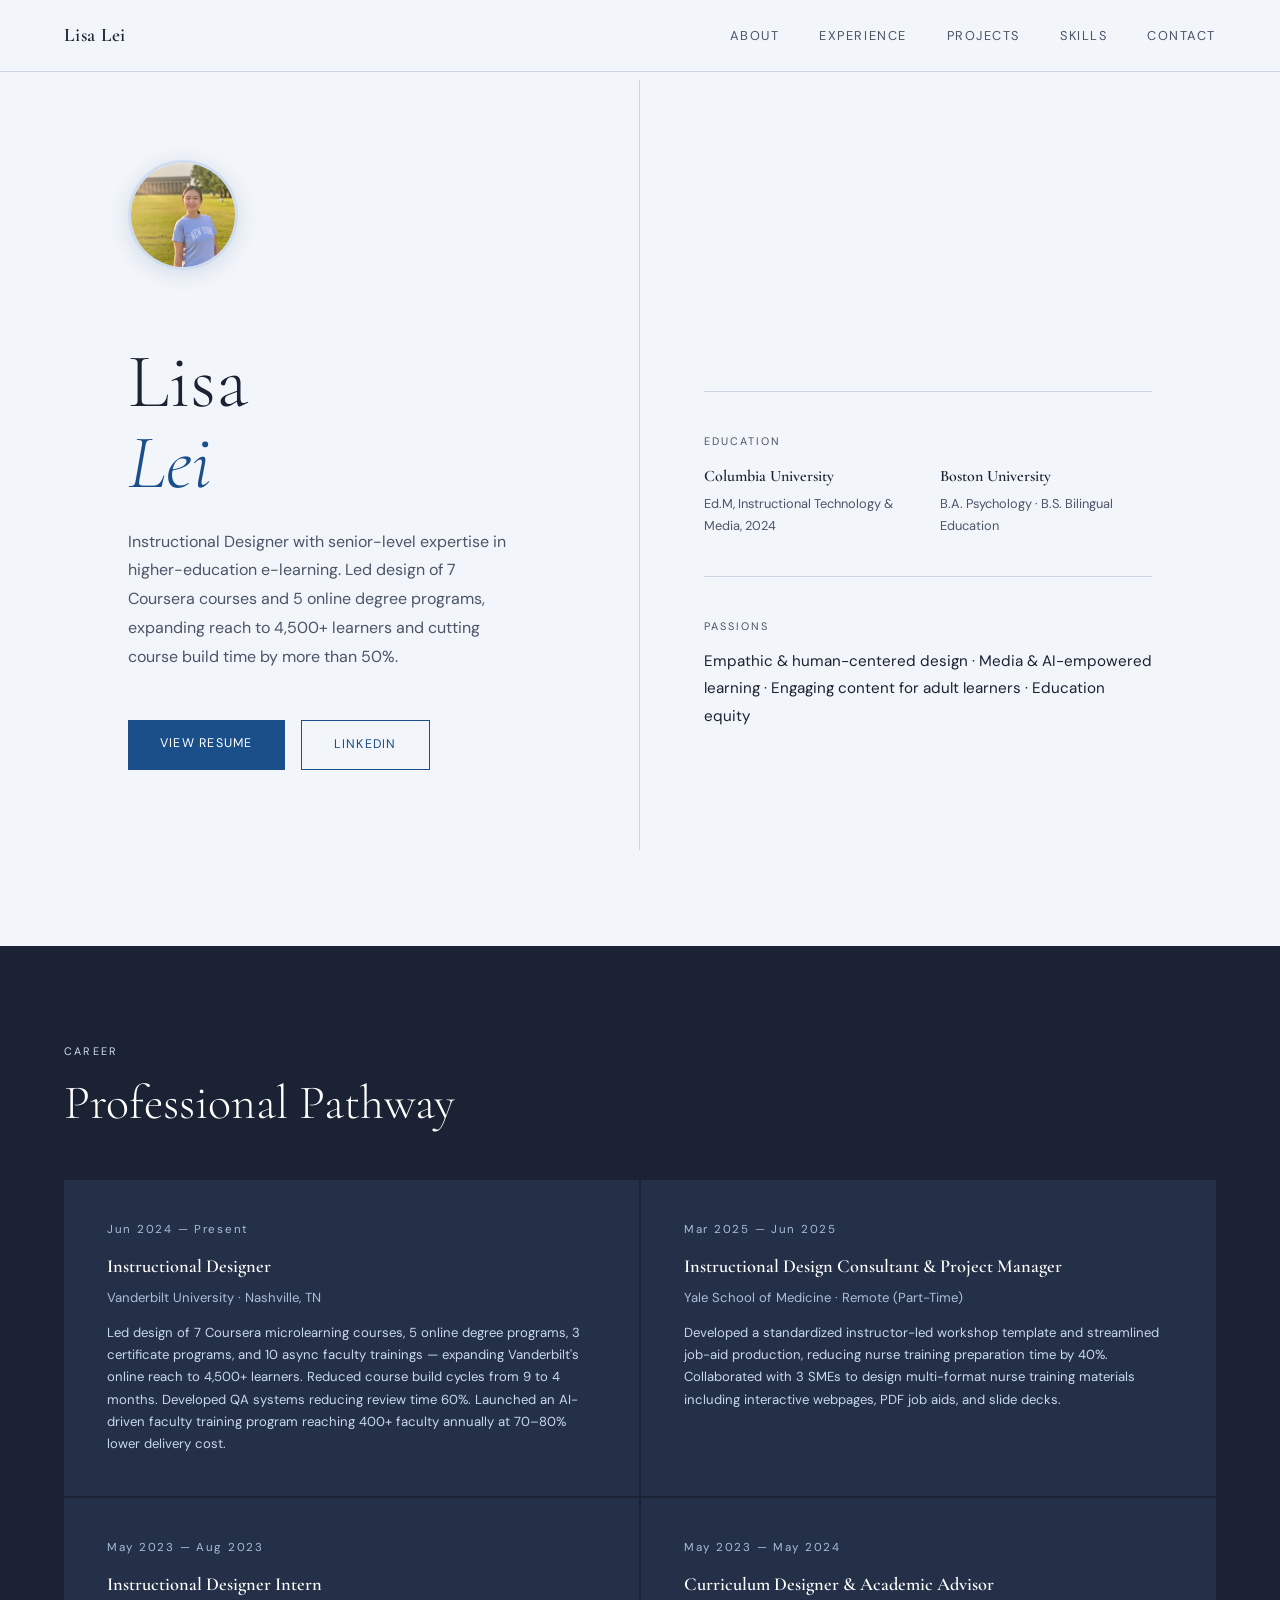
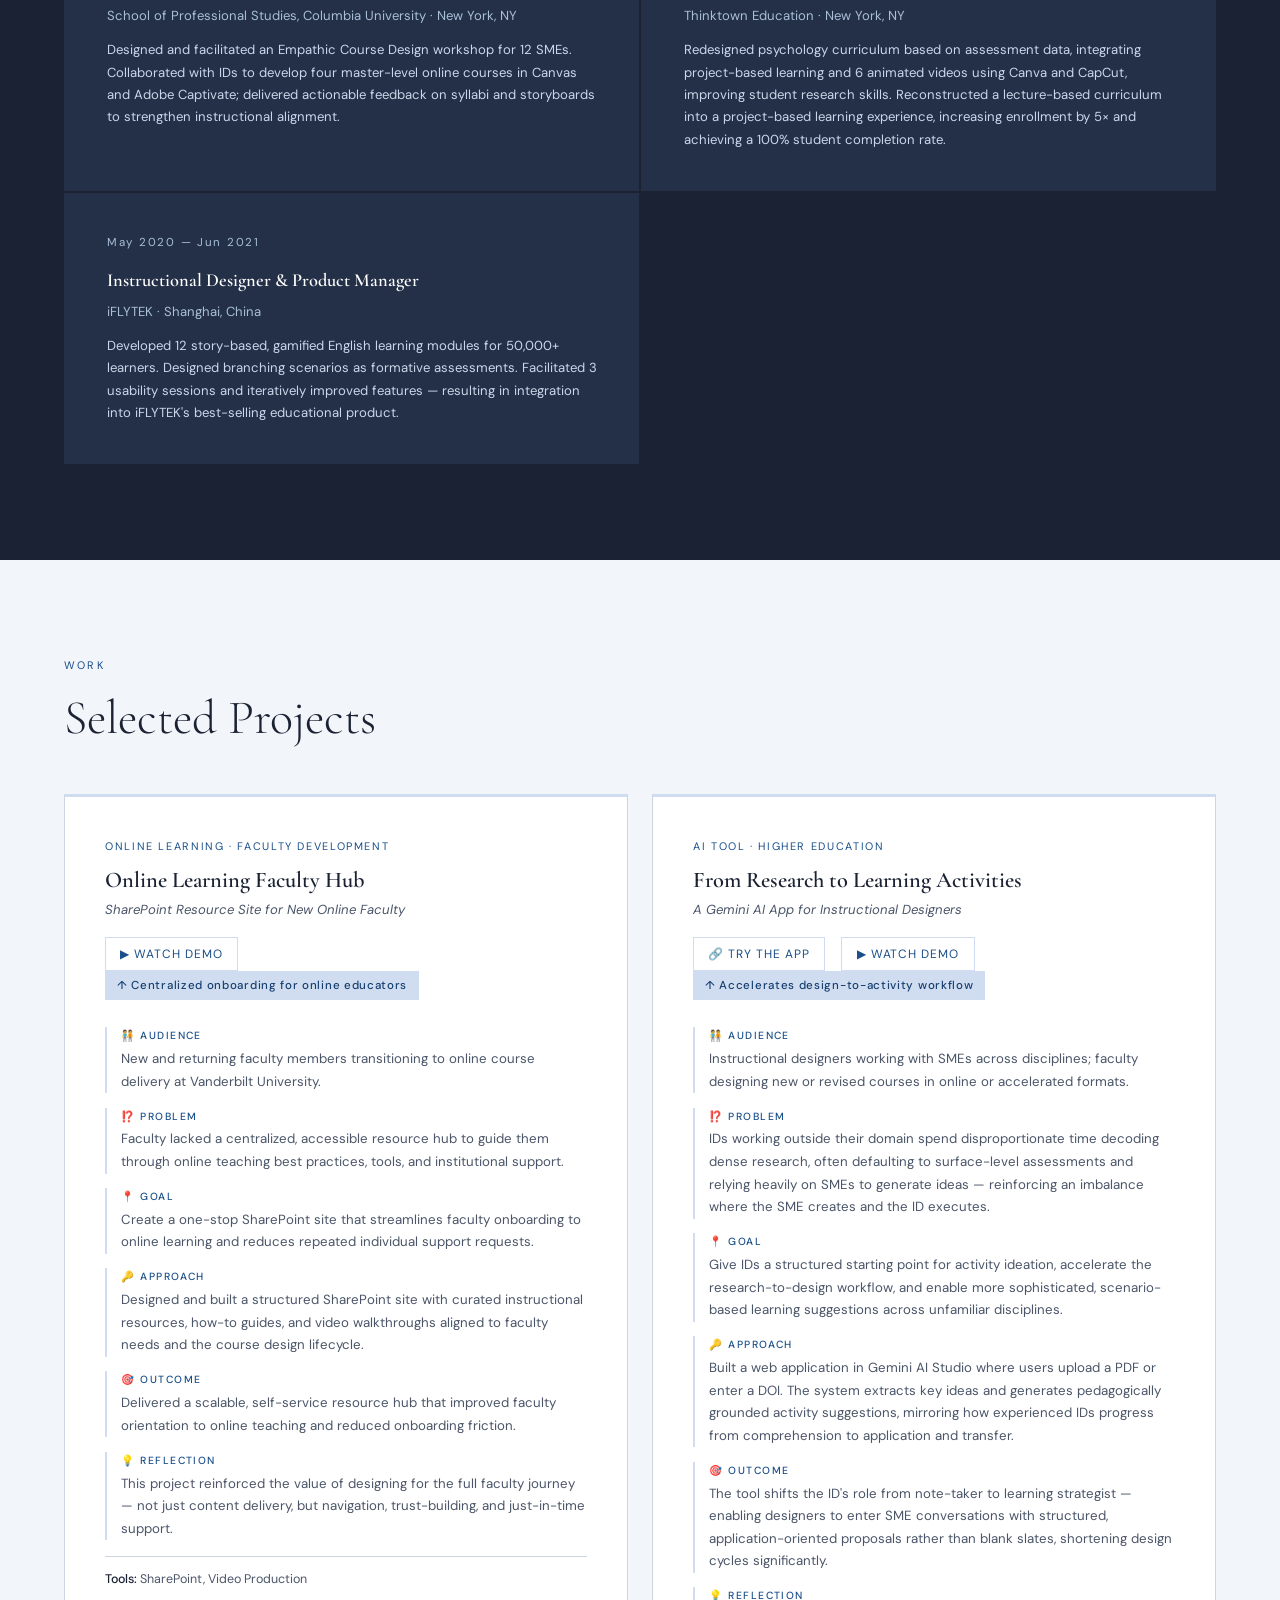
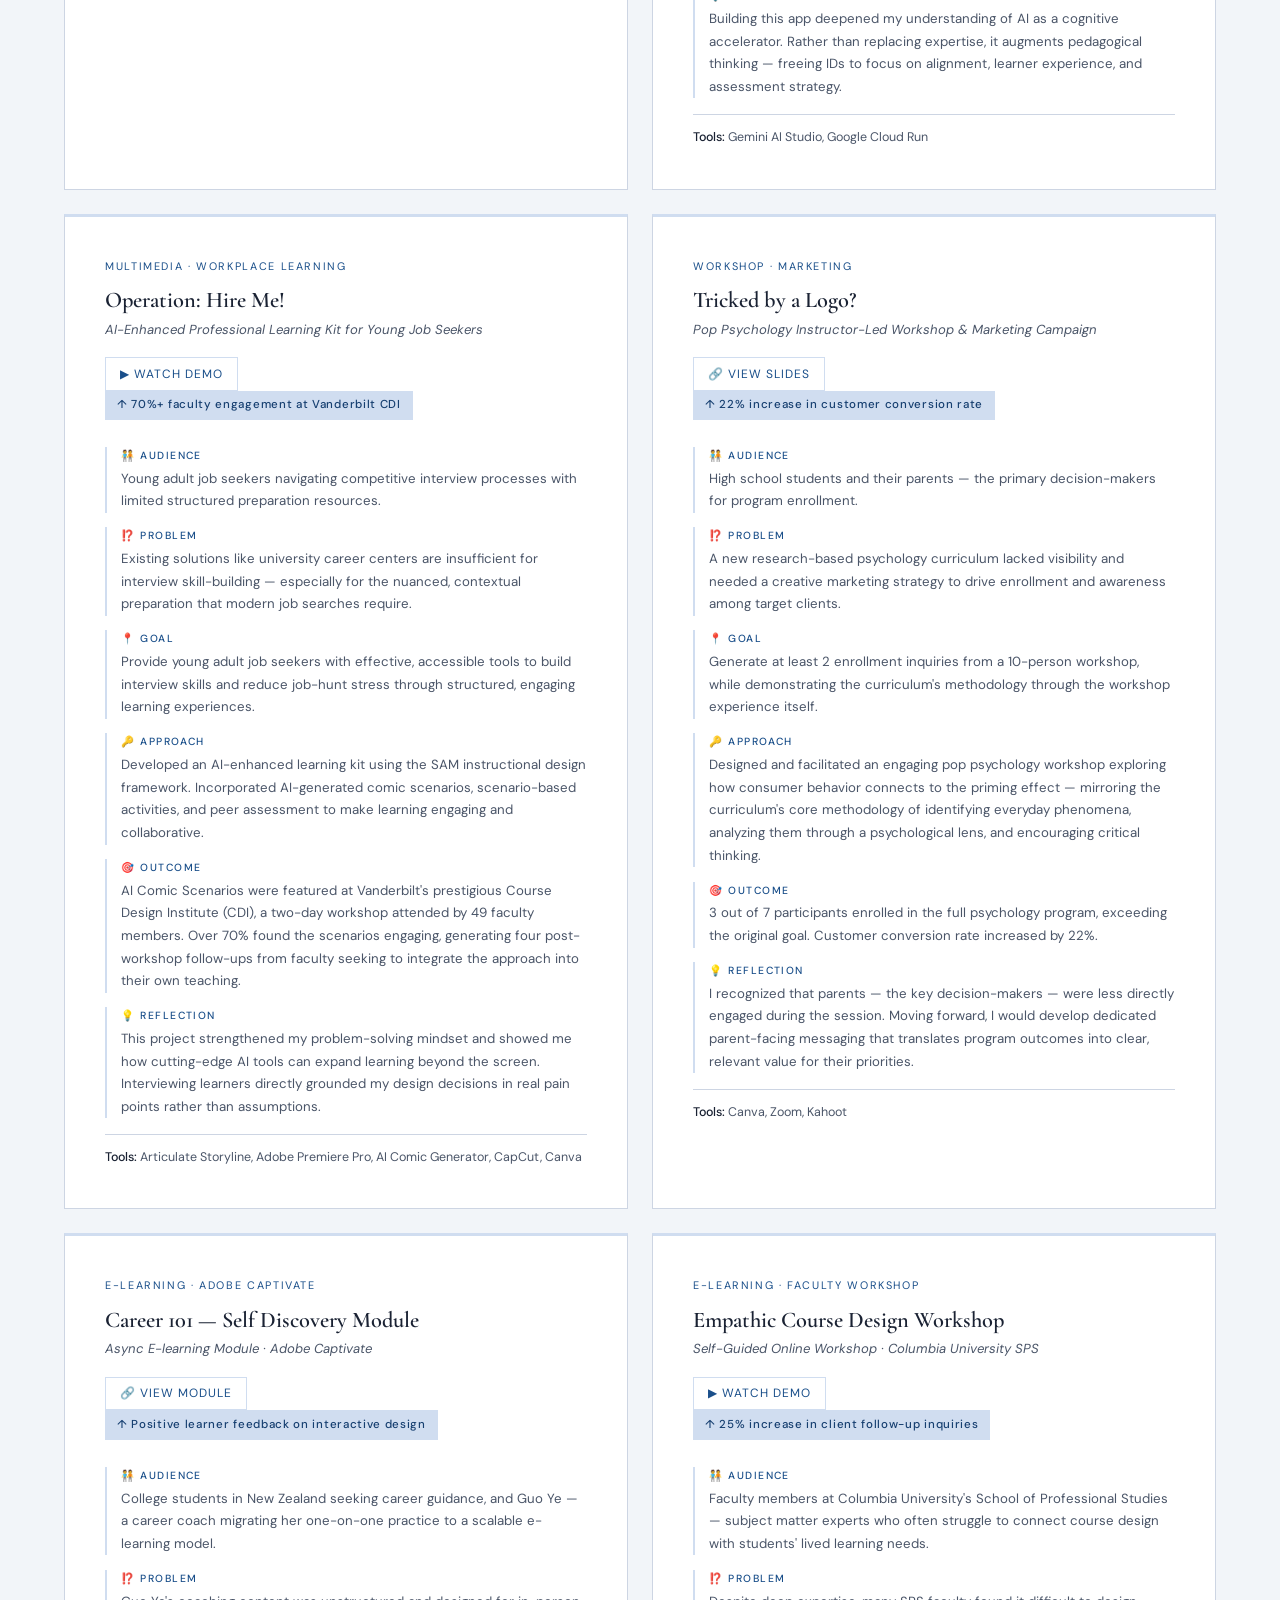
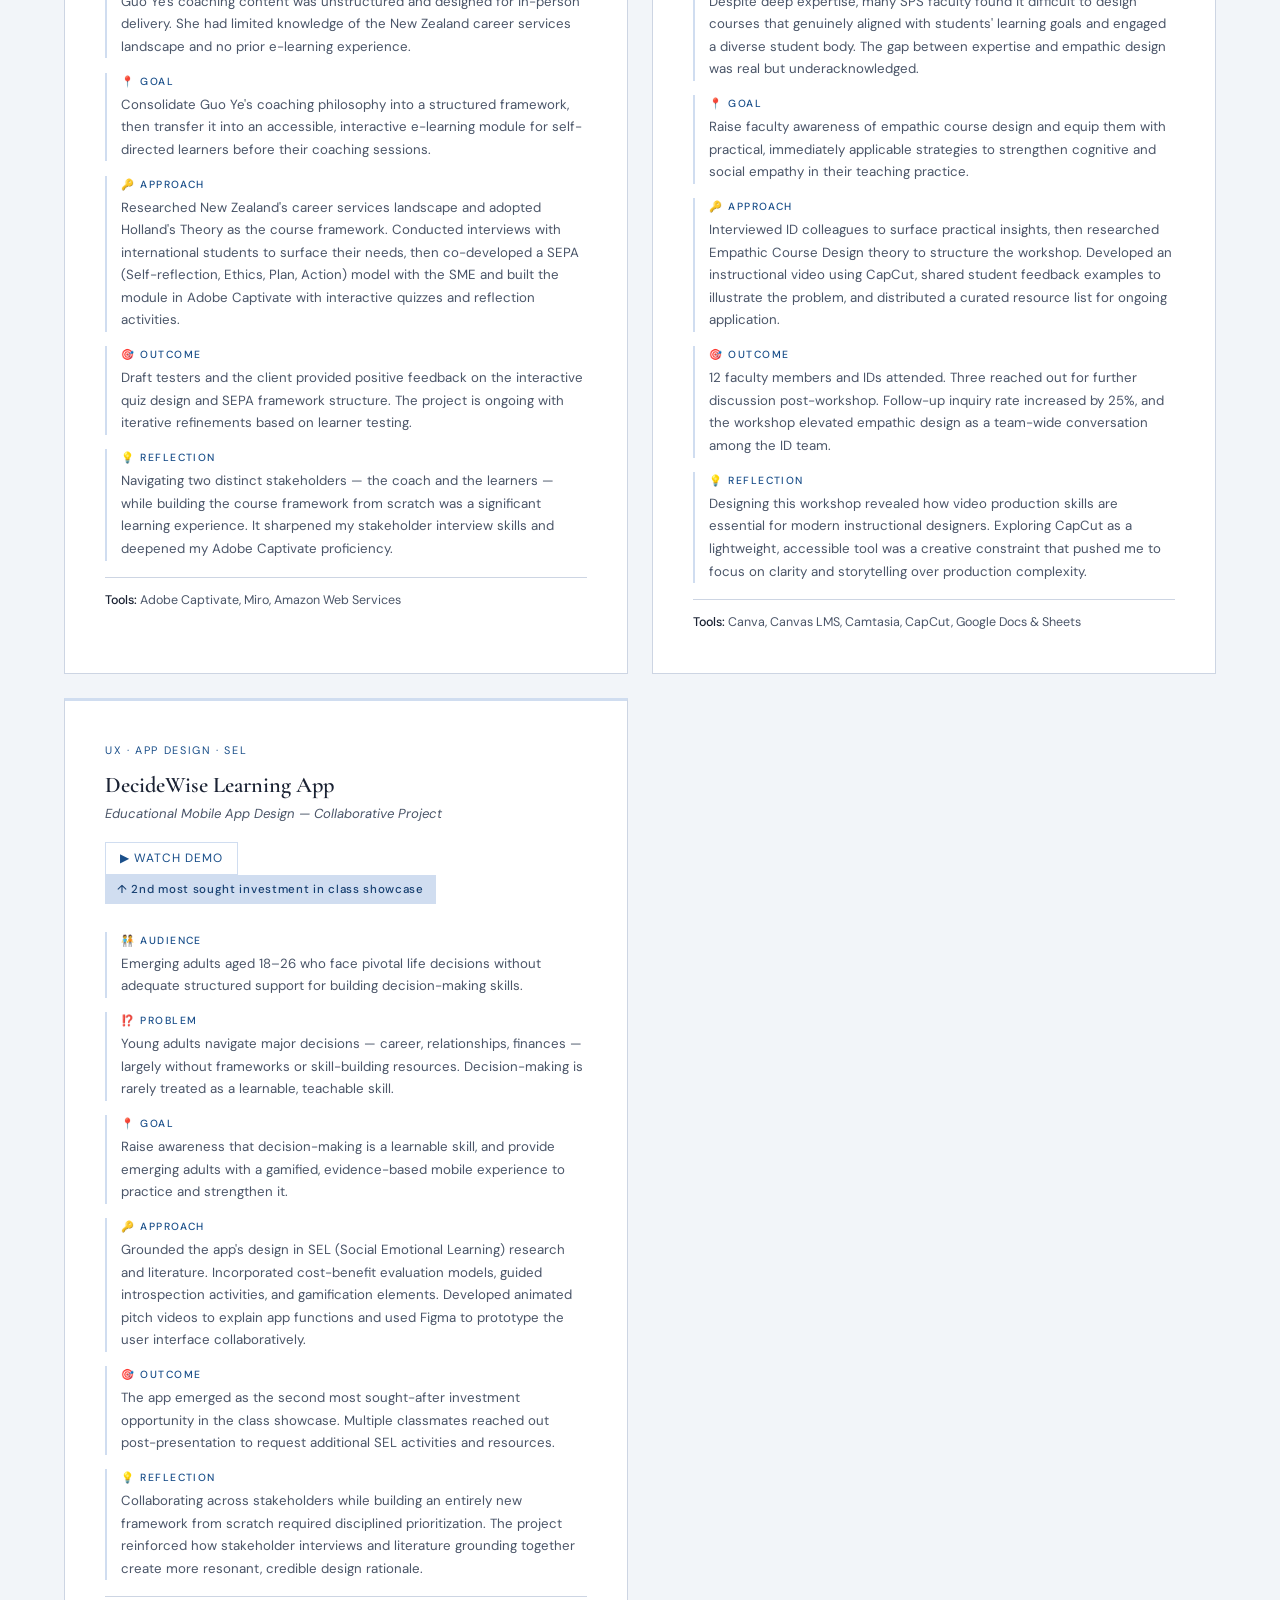
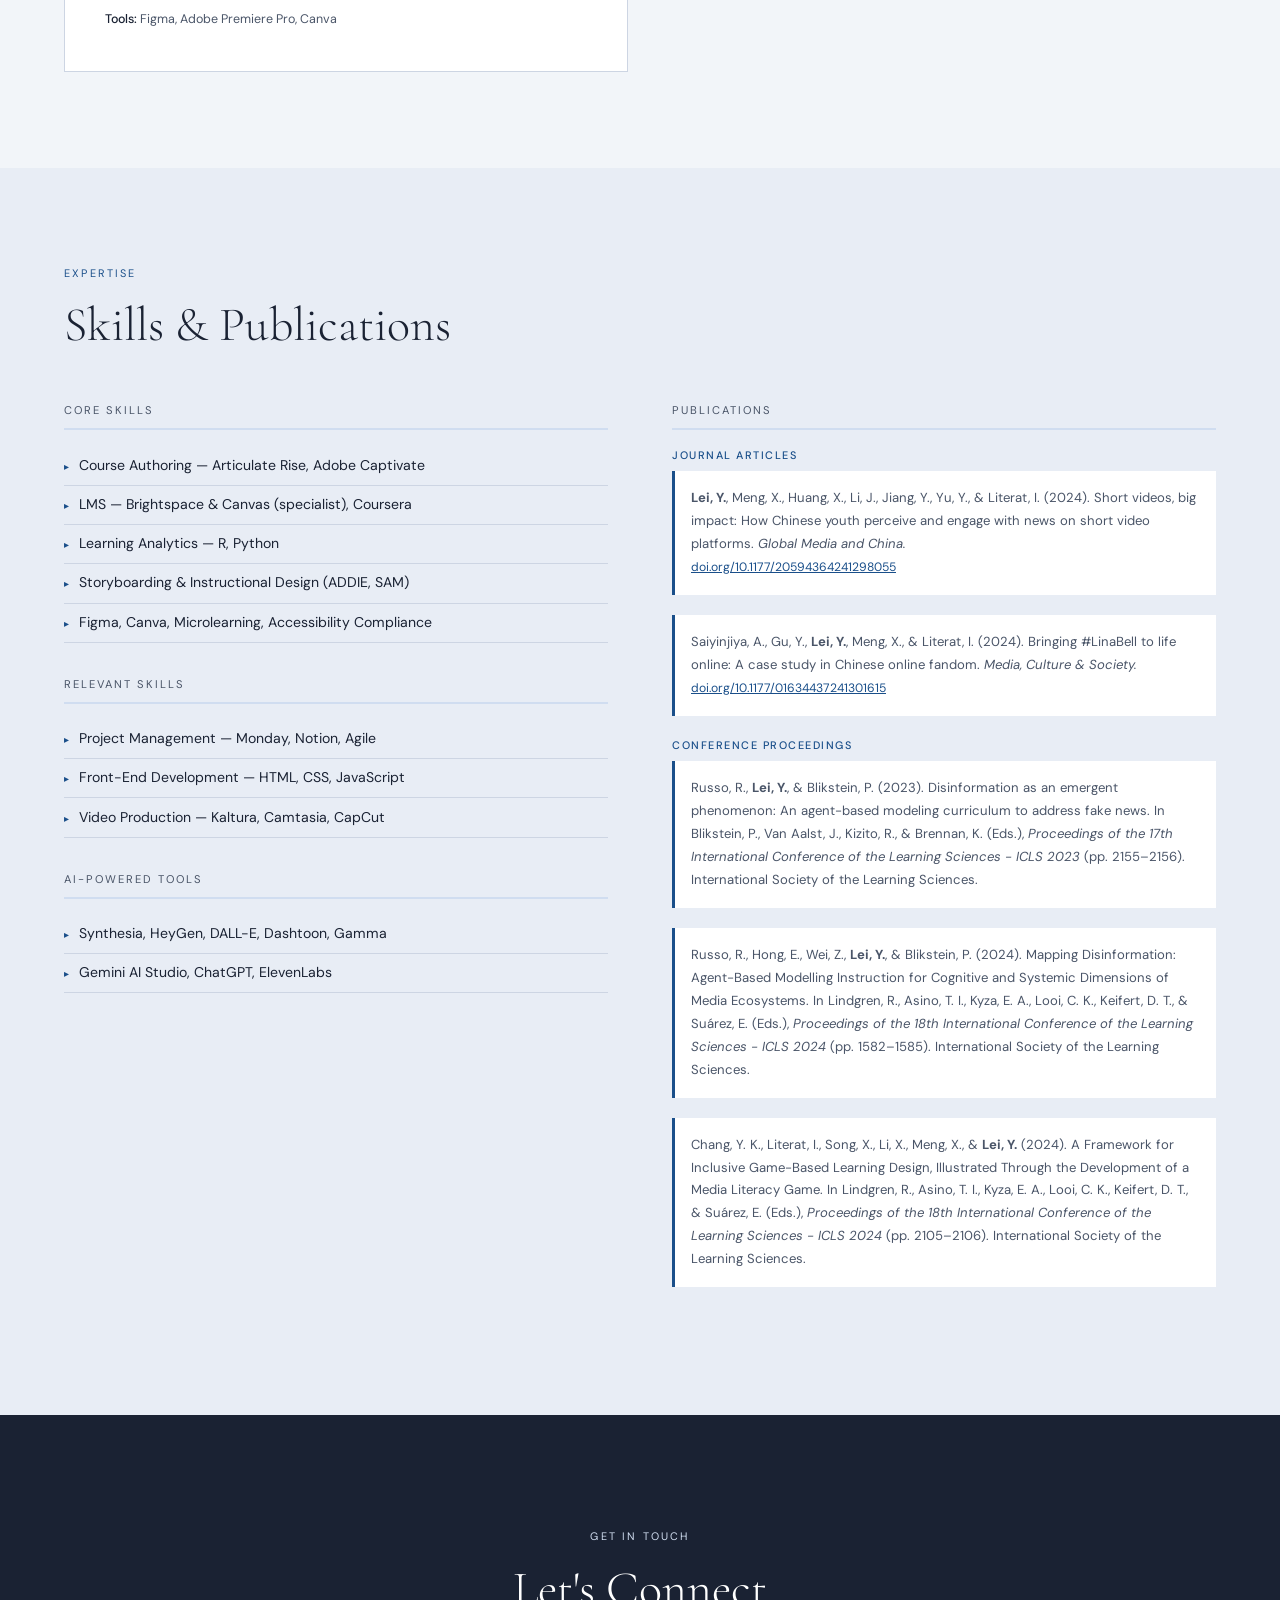
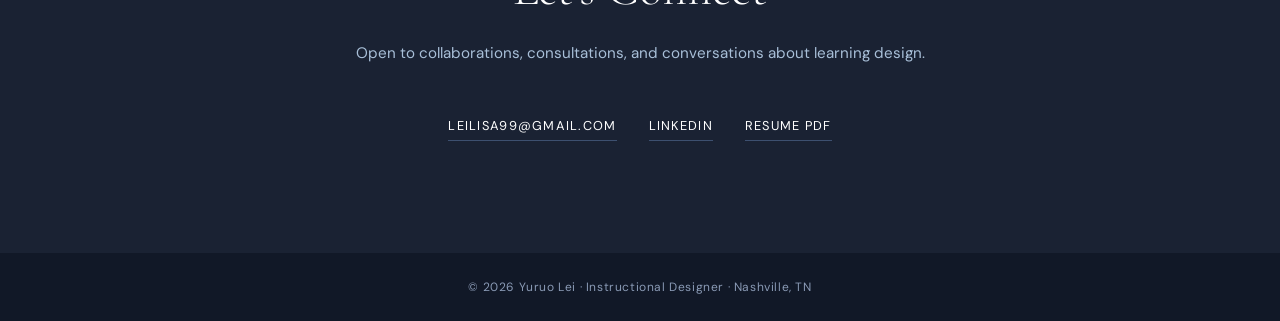
==== commit d31b5c7f: "Add files via upload replace original index" ====
--- a/index.html
+++ b/index.html
@@ -9,9 +9,9 @@
   :root {
     --cream: #f2f5f9;
     --ink: #1a2233;
-    --warm-gray: #6b7a96;
-    --accent: #2c5f9e;
-    --accent-dark: #1e4a7e;
+    --warm-gray: #4a5568;       /* darkened from #6b7a96 — now 7:1 on white, 5.5:1 on cream ✓ AA */
+    --accent: #1a4f8a;          /* darkened from #2c5f9e — 4.8:1 on white ✓ AA */
+    --accent-dark: #163f70;
     --accent-light: #d0ddf0;
     --border: #cdd5e3;
     --card-bg: #ffffff;
@@ -247,10 +247,10 @@
   }
   .exp-item:hover { background: #2d3d57; border-left-color: var(--accent); }
 
-  .exp-years { font-size: 0.72rem; letter-spacing: 0.15em; color: var(--accent-light); margin-bottom: 0.75rem; }
+  .exp-years { font-size: 0.72rem; letter-spacing: 0.15em; color: #a8bfd8; margin-bottom: 0.75rem; }
   .exp-title { font-family: 'Cormorant Garamond', serif; font-size: 1.15rem; font-weight: 600; color: #fff; margin-bottom: 0.3rem; }
-  .exp-org { font-size: 0.82rem; color: #8aaed4; margin-bottom: 0.75rem; }
-  .exp-desc { font-size: 0.82rem; color: #8090aa; line-height: 1.7; }
+  .exp-org { font-size: 0.82rem; color: #a8bfd8; margin-bottom: 0.75rem; }
+  .exp-desc { font-size: 0.82rem; color: #c8d8ea; line-height: 1.7; }
 
   /* PROJECTS */
   .projects { background: var(--cream); }
@@ -385,6 +385,15 @@
 
   .skill-list li::before { content: '▸'; color: var(--accent); font-size: 0.65rem; margin-top: 0.25rem; flex-shrink: 0; }
 
+  .pub-category {
+    font-size: 0.68rem;
+    letter-spacing: 0.14em;
+    text-transform: uppercase;
+    color: var(--accent);
+    font-weight: 500;
+    margin: 0.75rem 0 0.4rem;
+  }
+
   .pub-item {
     font-size: 0.82rem;
     color: var(--warm-gray);
@@ -408,7 +417,7 @@
   .contact .section-label { color: var(--accent-light); }
   .contact .section-title { color: #fff; margin-bottom: 1.5rem; }
 
-  .contact-sub { color: #8090aa; font-size: 0.95rem; margin-bottom: 3rem; }
+  .contact-sub { color: #a8bfd8; font-size: 0.95rem; margin-bottom: 3rem; }
 
   .contact-links { display: flex; justify-content: center; gap: 2rem; flex-wrap: wrap; }
 
@@ -426,7 +435,7 @@
 
   footer {
     background: #111827;
-    color: #5a6a80;
+    color: #8a9ab5;
     text-align: center;
     padding: 1.5rem;
     font-size: 0.75rem;
@@ -527,6 +536,12 @@
       <p class="exp-title">Instructional Designer Intern</p>
       <p class="exp-org">School of Professional Studies, Columbia University · New York, NY</p>
       <p class="exp-desc">Designed and facilitated an Empathic Course Design workshop for 12 SMEs. Collaborated with IDs to develop four master-level online courses in Canvas and Adobe Captivate; delivered actionable feedback on syllabi and storyboards to strengthen instructional alignment.</p>
+    </div>
+    <div class="exp-item fade-in">
+      <p class="exp-years">May 2023 — May 2024</p>
+      <p class="exp-title">Curriculum Designer & Academic Advisor</p>
+      <p class="exp-org">Thinktown Education · New York, NY</p>
+      <p class="exp-desc">Redesigned psychology curriculum based on assessment data, integrating project-based learning and 6 animated videos using Canva and CapCut, improving student research skills. Reconstructed a lecture-based curriculum into a project-based learning experience, increasing enrollment by 5× and achieving a 100% student completion rate.</p>
     </div>
     <div class="exp-item fade-in">
       <p class="exp-years">May 2020 — Jun 2021</p>
@@ -848,6 +863,7 @@
     <div>
       <div class="skill-group">
         <p class="skill-group-title">Publications</p>
+        <p class="pub-category">Journal Articles</p>
         <div class="pub-item">
           <strong>Lei, Y.</strong>, Meng, X., Huang, X., Li, J., Jiang, Y., Yu, Y., & Literat, I. (2024). Short videos, big impact: How Chinese youth perceive and engage with news on short video platforms. <em>Global Media and China.</em><br>
           <a href="https://doi.org/10.1177/20594364241298055" target="_blank">doi.org/10.1177/20594364241298055</a>
@@ -855,6 +871,16 @@
         <div class="pub-item">
           Saiyinjiya, A., Gu, Y., <strong>Lei, Y.</strong>, Meng, X., & Literat, I. (2024). Bringing #LinaBell to life online: A case study in Chinese online fandom. <em>Media, Culture & Society.</em><br>
           <a href="https://doi.org/10.1177/01634437241301615" target="_blank">doi.org/10.1177/01634437241301615</a>
+        </div>
+        <p class="pub-category">Conference Proceedings</p>
+        <div class="pub-item">
+          Russo, R., <strong>Lei, Y.</strong>, & Blikstein, P. (2023). Disinformation as an emergent phenomenon: An agent-based modeling curriculum to address fake news. In Blikstein, P., Van Aalst, J., Kizito, R., & Brennan, K. (Eds.), <em>Proceedings of the 17th International Conference of the Learning Sciences - ICLS 2023</em> (pp. 2155–2156). International Society of the Learning Sciences.
+        </div>
+        <div class="pub-item">
+          Russo, R., Hong, E., Wei, Z., <strong>Lei, Y.</strong>, & Blikstein, P. (2024). Mapping Disinformation: Agent-Based Modelling Instruction for Cognitive and Systemic Dimensions of Media Ecosystems. In Lindgren, R., Asino, T. I., Kyza, E. A., Looi, C. K., Keifert, D. T., & Suárez, E. (Eds.), <em>Proceedings of the 18th International Conference of the Learning Sciences - ICLS 2024</em> (pp. 1582–1585). International Society of the Learning Sciences.
+        </div>
+        <div class="pub-item">
+          Chang, Y. K., Literat, I., Song, X., Li, X., Meng, X., & <strong>Lei, Y.</strong> (2024). A Framework for Inclusive Game-Based Learning Design, Illustrated Through the Development of a Media Literacy Game. In Lindgren, R., Asino, T. I., Kyza, E. A., Looi, C. K., Keifert, D. T., & Suárez, E. (Eds.), <em>Proceedings of the 18th International Conference of the Learning Sciences - ICLS 2024</em> (pp. 2105–2106). International Society of the Learning Sciences.
         </div>
       </div>
     </div>
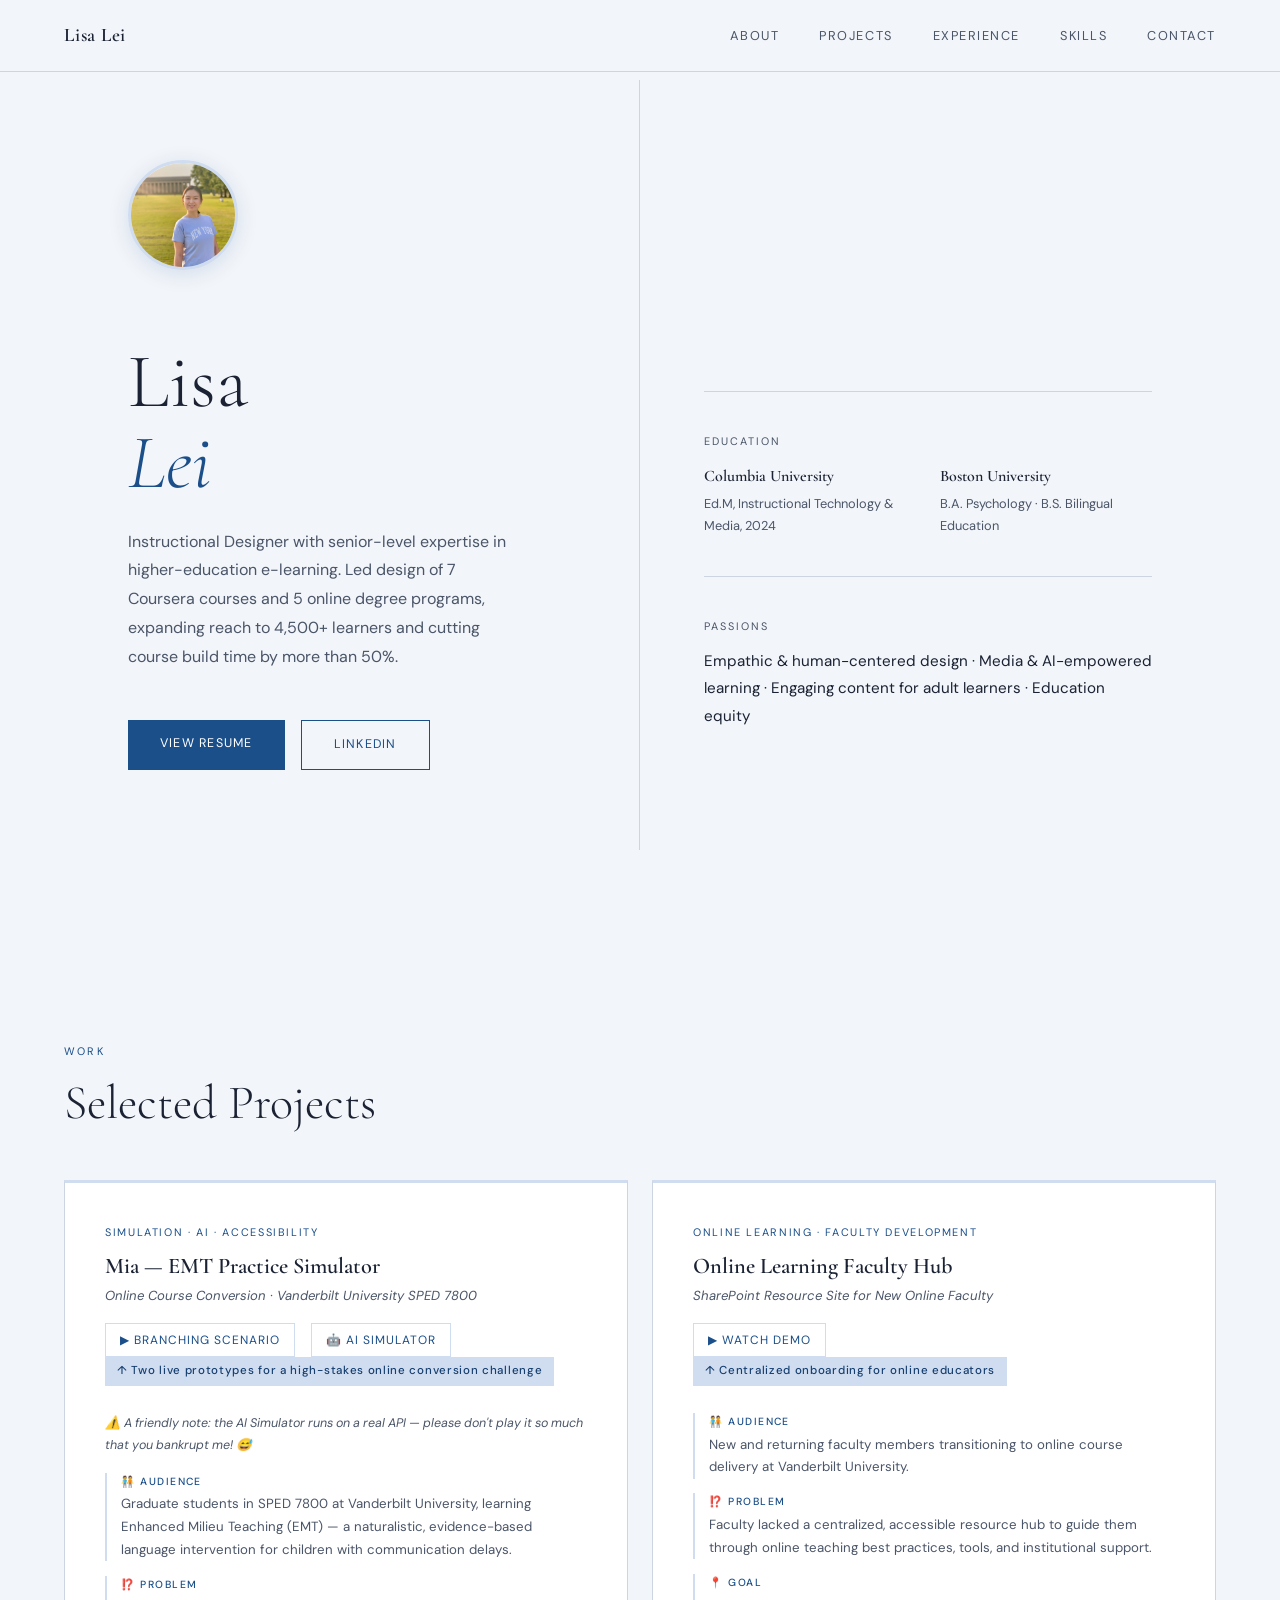
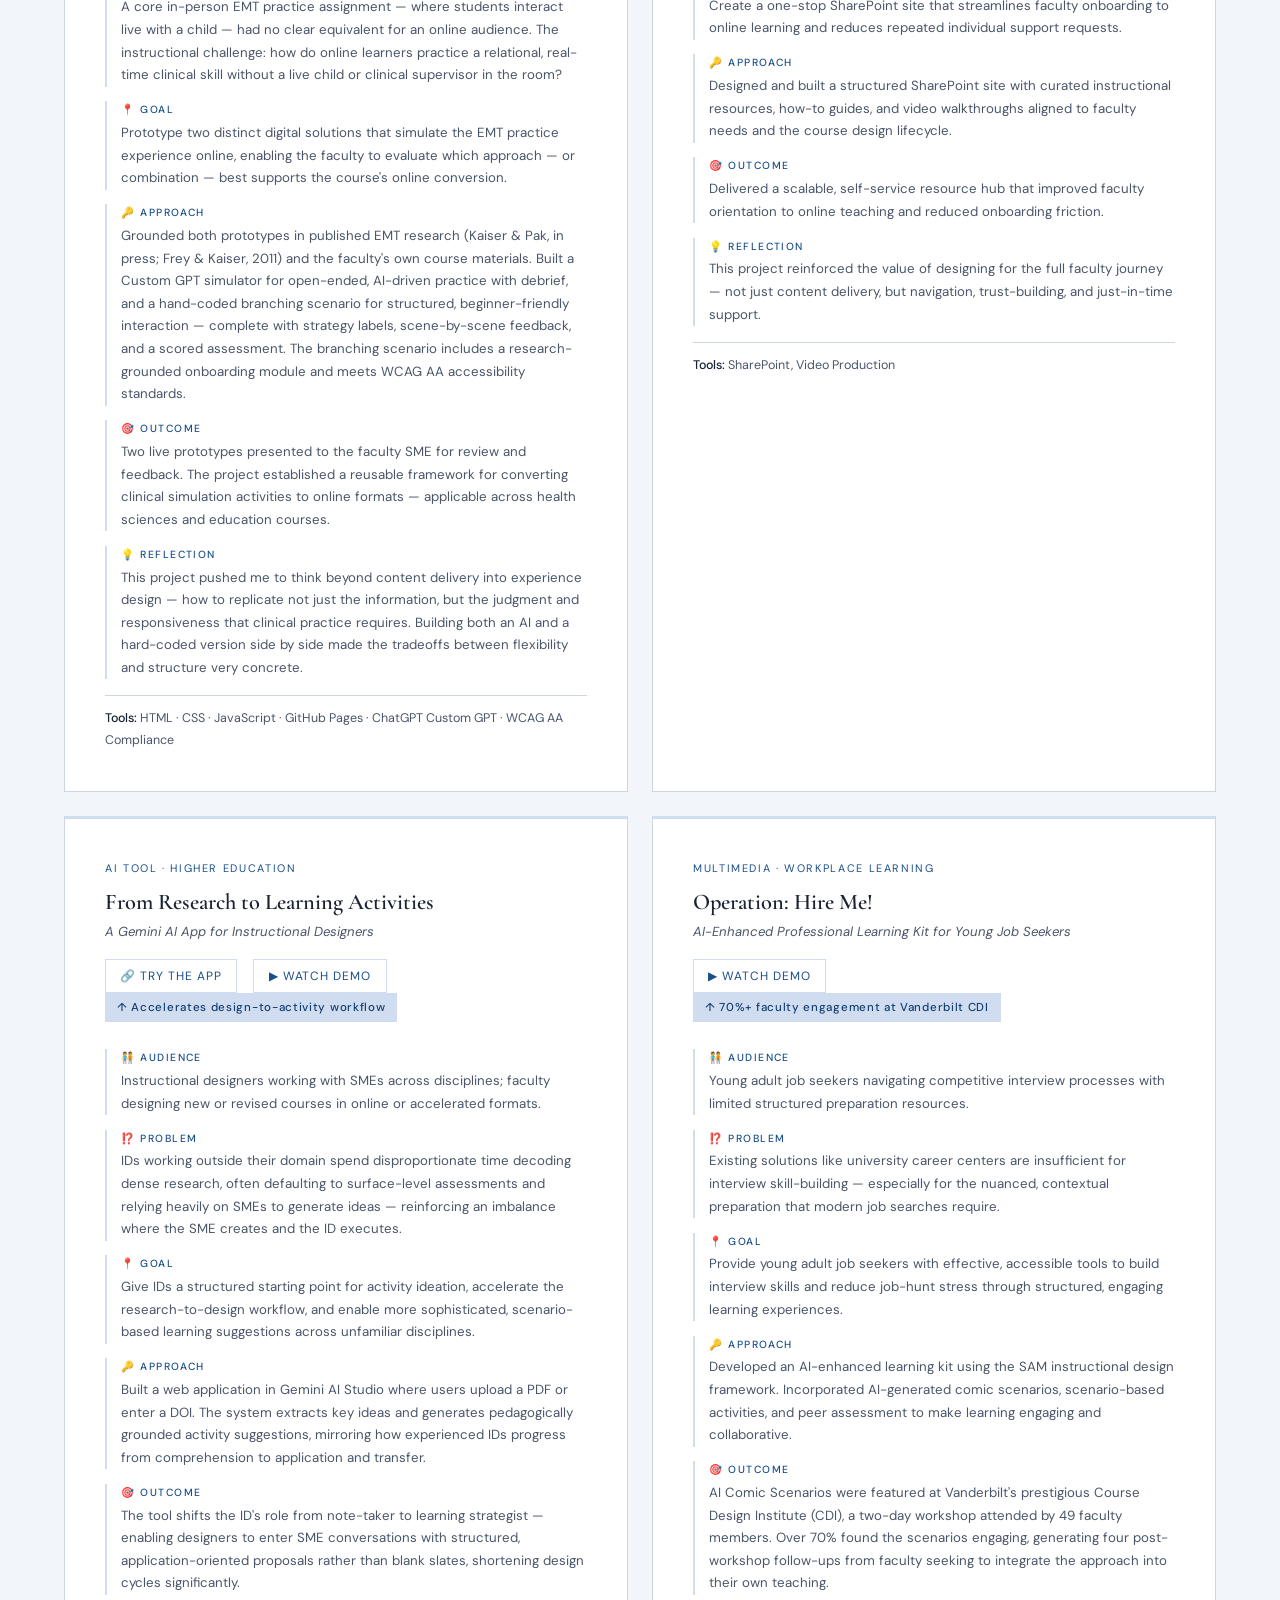
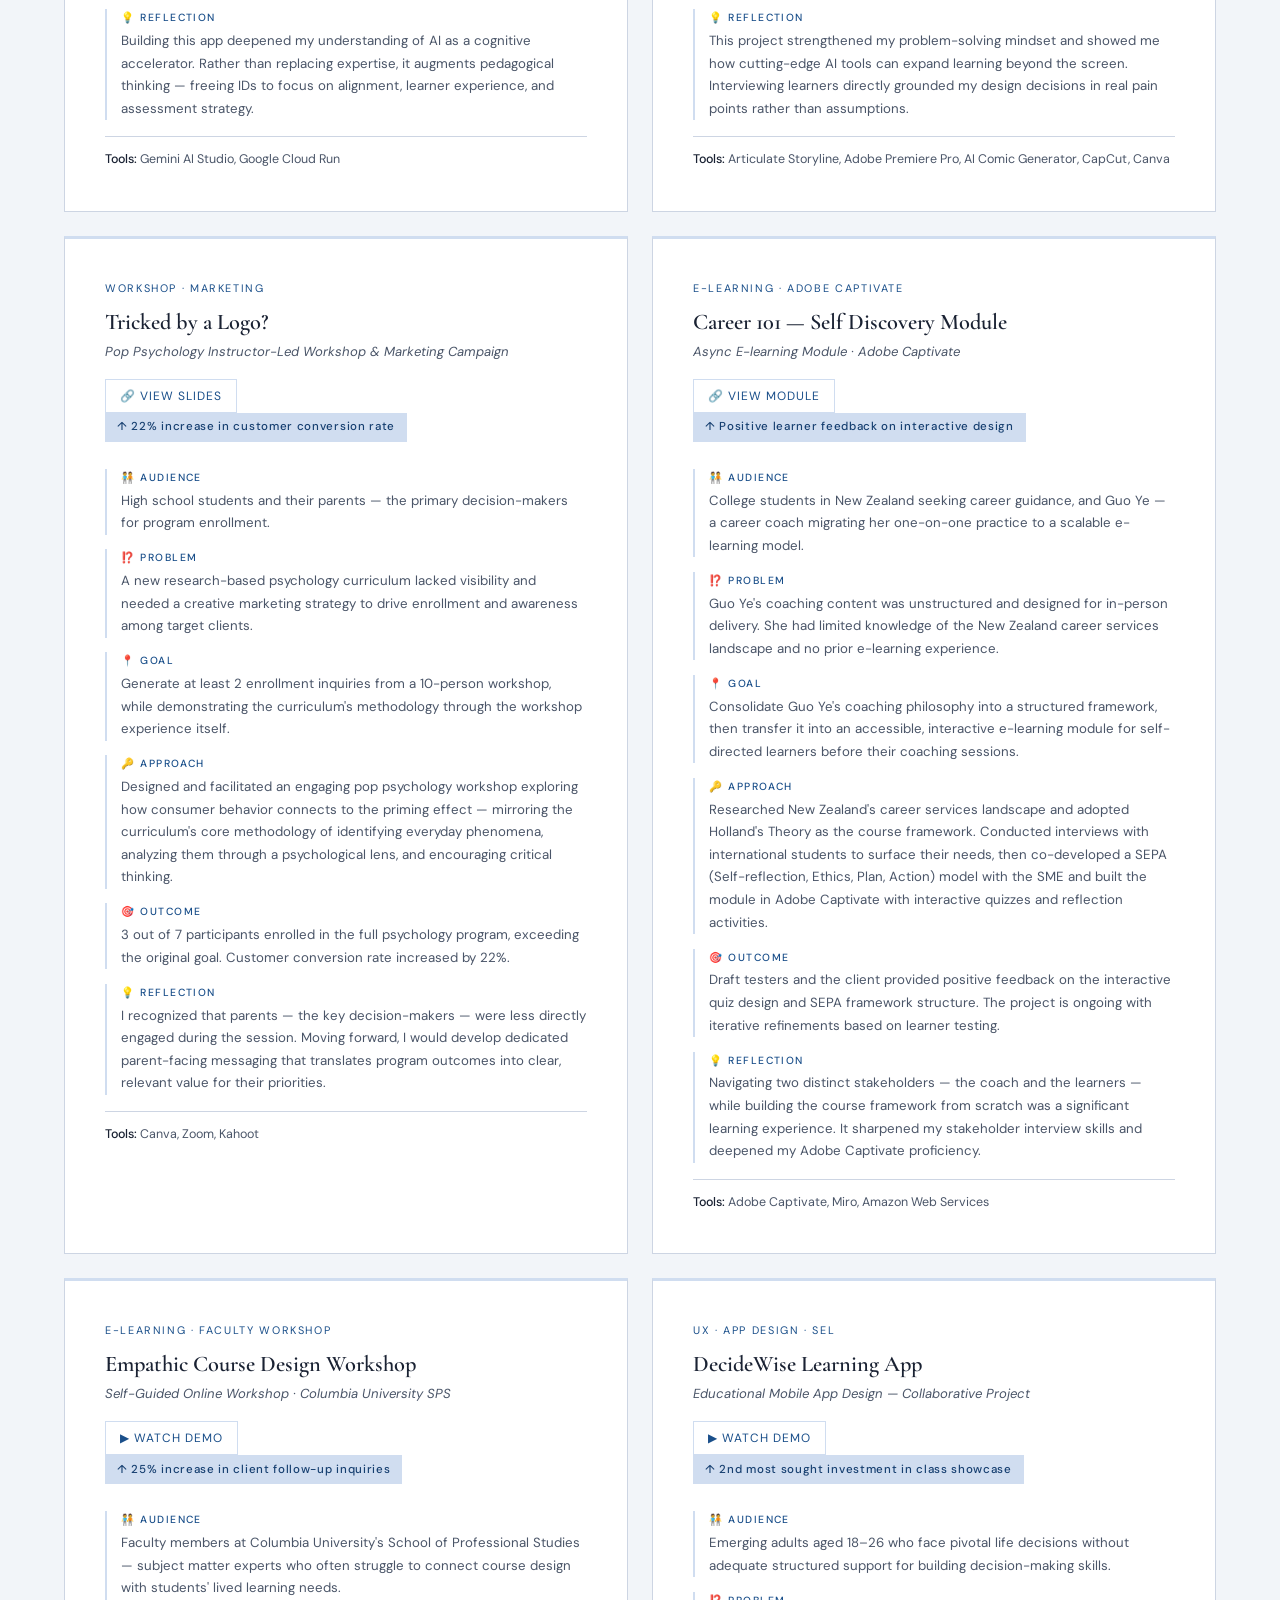
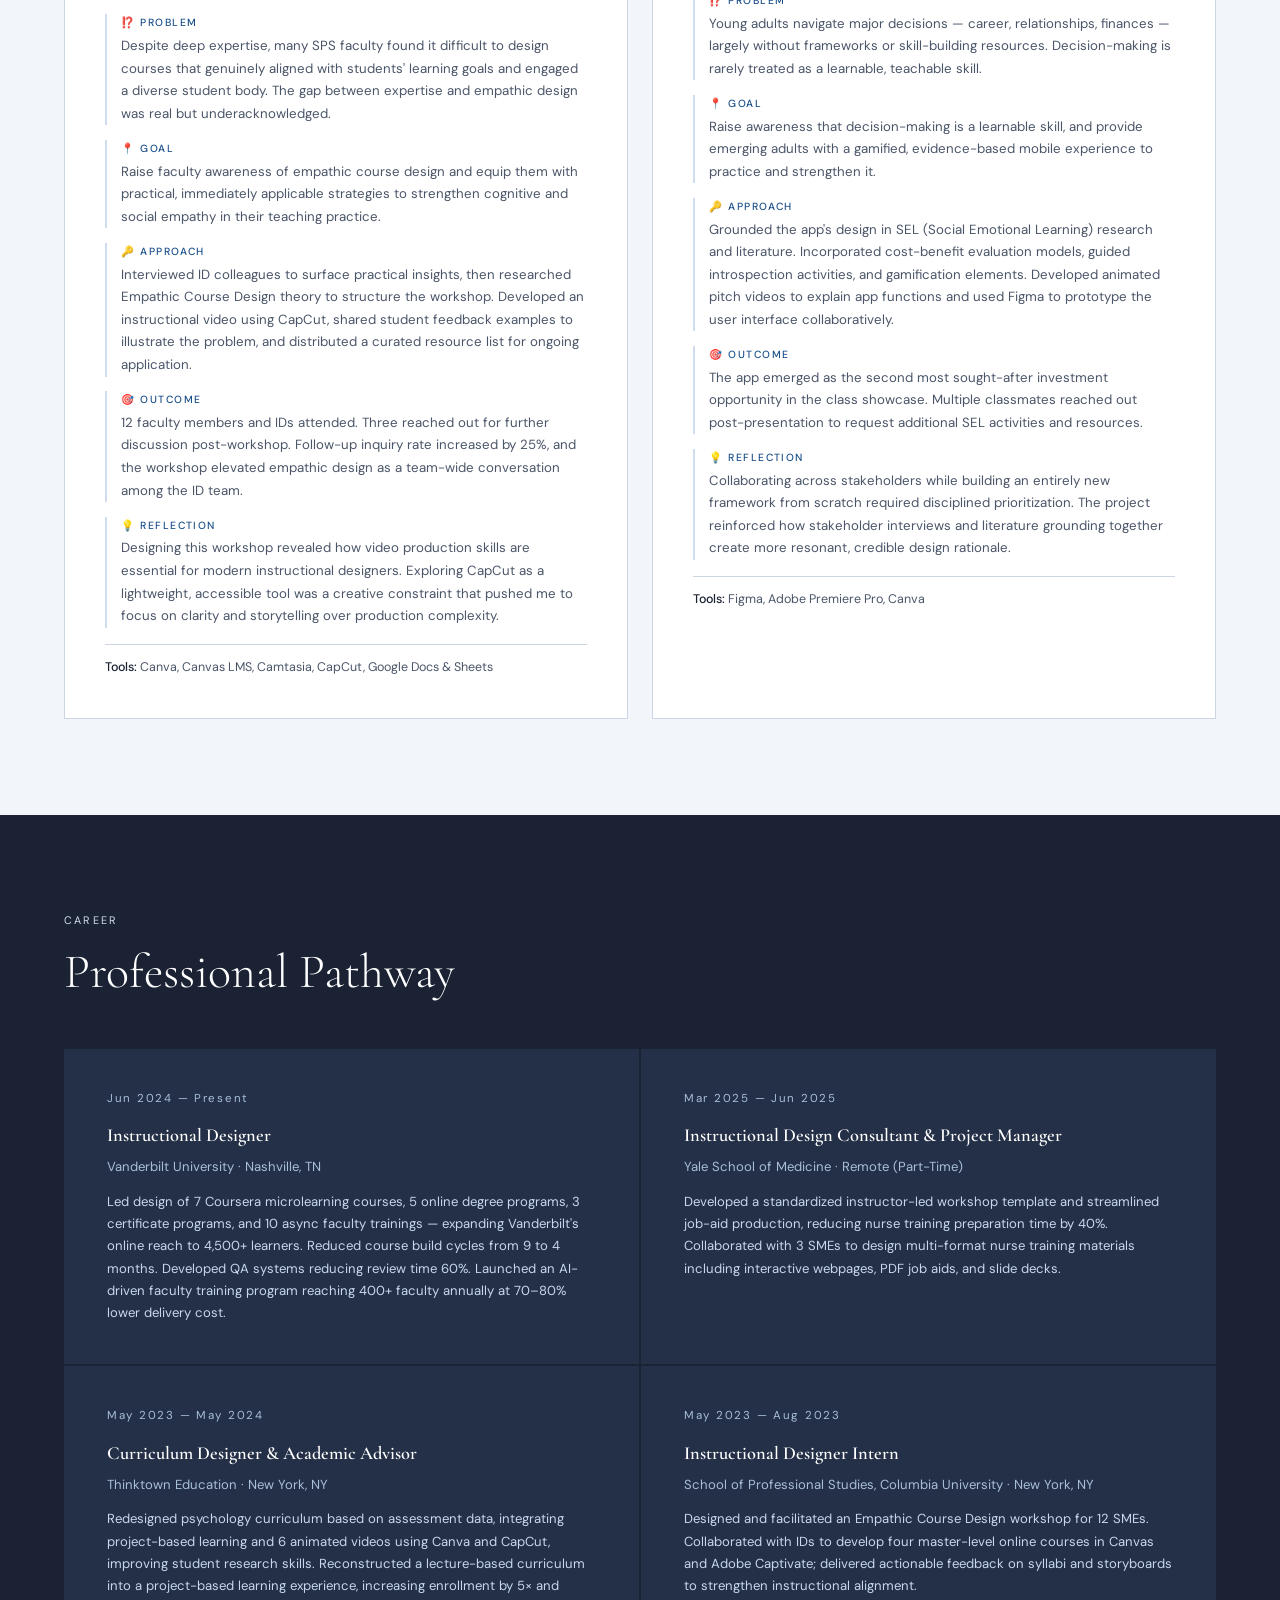
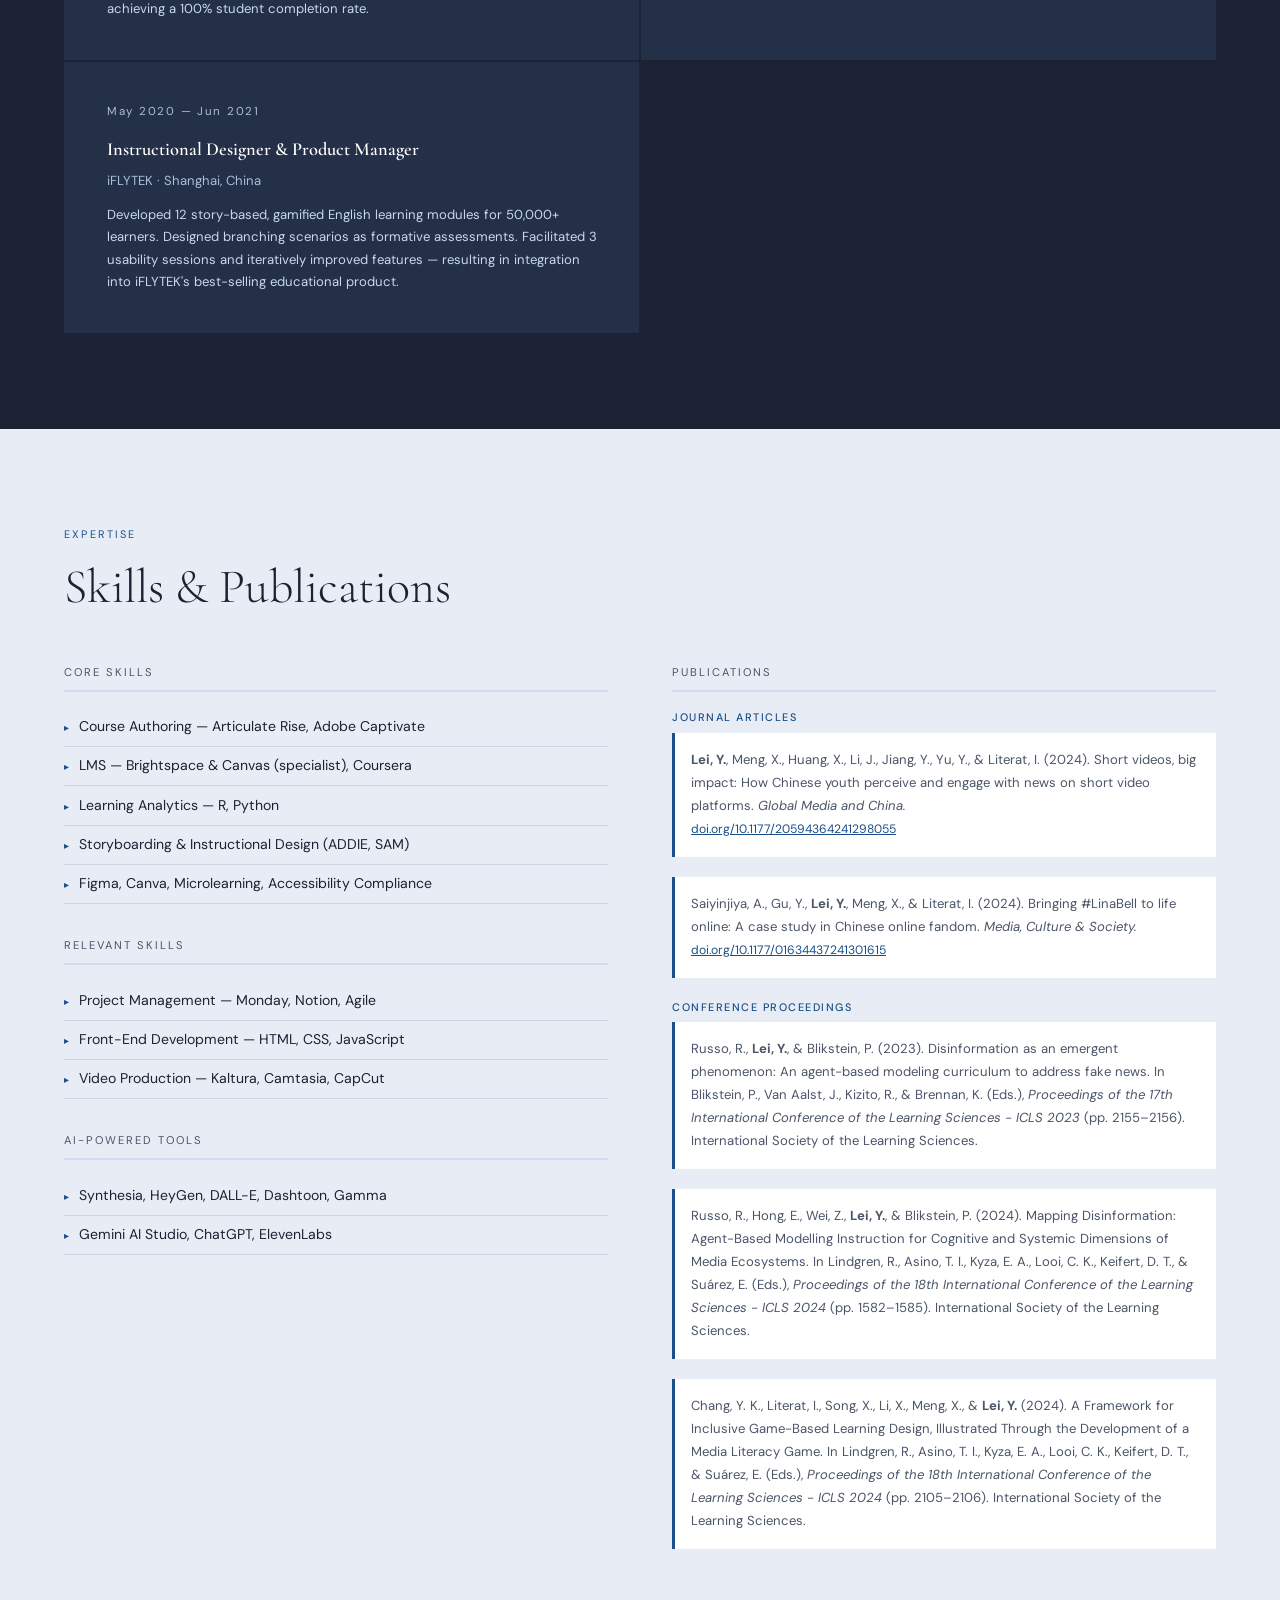
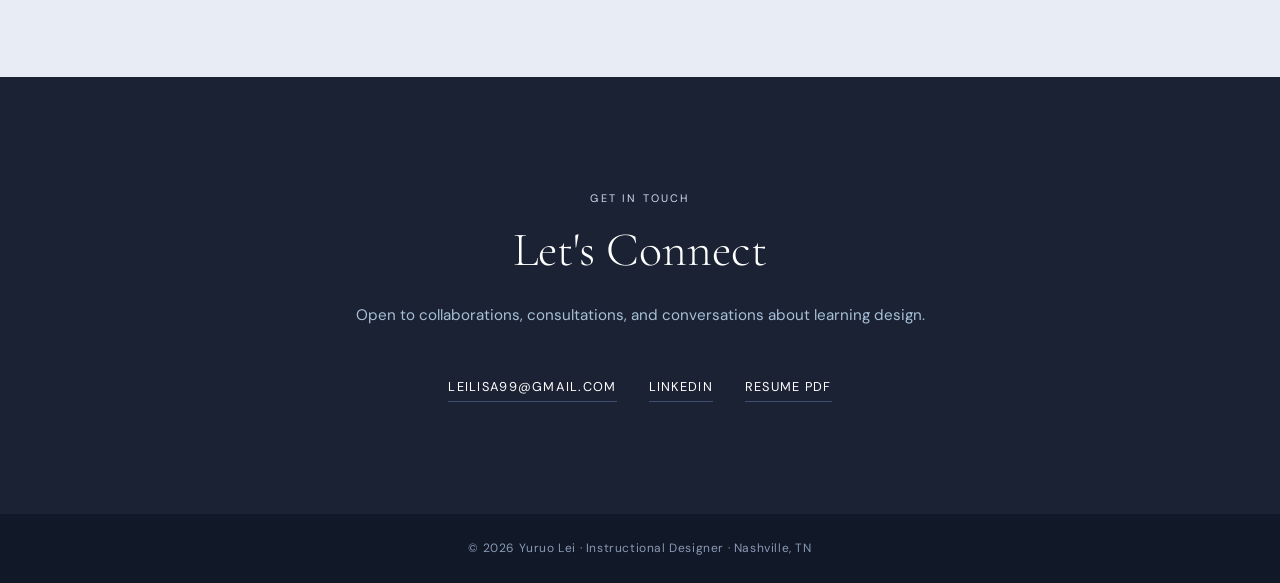
==== commit b0f19269: "Update index.html- added a project" ====
--- a/index.html
+++ b/index.html
@@ -472,8 +472,8 @@
   <a class="nav-name" href="#">Lisa Lei</a>
   <ul class="nav-links">
     <li><a href="#about">About</a></li>
+    <li><a href="#projects">Projects</a></li>
     <li><a href="#experience">Experience</a></li>
-    <li><a href="#projects">Projects</a></li>
     <li><a href="#skills">Skills</a></li>
     <li><a href="#contact">Contact</a></li>
   </ul>
@@ -511,6 +511,321 @@
       <p class="hero-bio-label">Passions</p>
       <p class="hero-bio-text">Empathic & human-centered design · Media & AI-empowered learning · Engaging content for adult learners · Education equity</p>
     </div>
+  </div>
+</section>
+
+<!-- PROJECTS -->
+<section class="projects" id="projects">
+  <p class="section-label">Work</p>
+  <h2 class="section-title">Selected Projects</h2>
+  <div class="projects-grid">
+    <!-- 1. Mia EMT Simulator -->
+    <div class="project-card fade-in">
+      <p class="project-tag">Simulation · AI · Accessibility</p>
+      <h3 class="project-title">Mia — EMT Practice Simulator</h3>
+      <p class="project-subtitle">Online Course Conversion · Vanderbilt University SPED 7800</p>
+      <div class="project-links">
+        <a href="https://ll3589.github.io/EMT-simulation-sansAI/" class="project-link" target="_blank">▶ Branching Scenario</a>
+        <a href="https://ll3589.github.io/EMT-simulation/" class="project-link" target="_blank">🤖 AI Simulator</a>
+      </div>
+      <span class="project-impact">↑ Two live prototypes for a high-stakes online conversion challenge</span>
+      <p class="project-summary" style="font-size:0.78rem;color:var(--warm-gray);font-style:italic;margin-top:0.5rem;">⚠️ A friendly note: the AI Simulator runs on a real API — please don't play it so much that you bankrupt me! 😅</p>
+      <div class="project-detail">
+        <div class="detail-row">
+          <p class="detail-label">🧑‍🤝‍🧑 Audience</p>
+          <p class="detail-text">Graduate students in SPED 7800 at Vanderbilt University, learning Enhanced Milieu Teaching (EMT) — a naturalistic, evidence-based language intervention for children with communication delays.</p>
+        </div>
+        <div class="detail-row">
+          <p class="detail-label">⁉️ Problem</p>
+          <p class="detail-text">A core in-person EMT practice assignment — where students interact live with a child — had no clear equivalent for an online audience. The instructional challenge: how do online learners practice a relational, real-time clinical skill without a live child or clinical supervisor in the room?</p>
+        </div>
+        <div class="detail-row">
+          <p class="detail-label">📍 Goal</p>
+          <p class="detail-text">Prototype two distinct digital solutions that simulate the EMT practice experience online, enabling the faculty to evaluate which approach — or combination — best supports the course's online conversion.</p>
+        </div>
+        <div class="detail-row">
+          <p class="detail-label">🔑 Approach</p>
+          <p class="detail-text">Grounded both prototypes in published EMT research (Kaiser &amp; Pak, in press; Frey &amp; Kaiser, 2011) and the faculty's own course materials. Built a Custom GPT simulator for open-ended, AI-driven practice with debrief, and a hand-coded branching scenario for structured, beginner-friendly interaction — complete with strategy labels, scene-by-scene feedback, and a scored assessment. The branching scenario includes a research-grounded onboarding module and meets WCAG AA accessibility standards.</p>
+        </div>
+        <div class="detail-row">
+          <p class="detail-label">🎯 Outcome</p>
+          <p class="detail-text">Two live prototypes presented to the faculty SME for review and feedback. The project established a reusable framework for converting clinical simulation activities to online formats — applicable across health sciences and education courses.</p>
+        </div>
+        <div class="detail-row">
+          <p class="detail-label">💡 Reflection</p>
+          <p class="detail-text">This project pushed me to think beyond content delivery into experience design — how to replicate not just the information, but the judgment and responsiveness that clinical practice requires. Building both an AI and a hard-coded version side by side made the tradeoffs between flexibility and structure very concrete.</p>
+        </div>
+      </div>
+      <p class="project-tools"><strong>Tools:</strong> HTML · CSS · JavaScript · GitHub Pages · ChatGPT Custom GPT · WCAG AA Compliance</p>
+    </div>
+
+    <!-- 2. Online Learning Faculty Hub -->
+    <div class="project-card fade-in">
+      <p class="project-tag">Online Learning · Faculty Development</p>
+      <h3 class="project-title">Online Learning Faculty Hub</h3>
+      <p class="project-subtitle">SharePoint Resource Site for New Online Faculty</p>
+      <div class="project-links">
+        <a href="https://youtu.be/LsU1K57-328?si=sNZry4IbQN1rp1MX" class="project-link" target="_blank">▶ Watch Demo</a>
+      </div>
+      <span class="project-impact">↑ Centralized onboarding for online educators</span>
+      <div class="project-detail">
+        <div class="detail-row">
+          <p class="detail-label">🧑‍🤝‍🧑 Audience</p>
+          <p class="detail-text">New and returning faculty members transitioning to online course delivery at Vanderbilt University.</p>
+        </div>
+        <div class="detail-row">
+          <p class="detail-label">⁉️ Problem</p>
+          <p class="detail-text">Faculty lacked a centralized, accessible resource hub to guide them through online teaching best practices, tools, and institutional support.</p>
+        </div>
+        <div class="detail-row">
+          <p class="detail-label">📍 Goal</p>
+          <p class="detail-text">Create a one-stop SharePoint site that streamlines faculty onboarding to online learning and reduces repeated individual support requests.</p>
+        </div>
+        <div class="detail-row">
+          <p class="detail-label">🔑 Approach</p>
+          <p class="detail-text">Designed and built a structured SharePoint site with curated instructional resources, how-to guides, and video walkthroughs aligned to faculty needs and the course design lifecycle.</p>
+        </div>
+        <div class="detail-row">
+          <p class="detail-label">🎯 Outcome</p>
+          <p class="detail-text">Delivered a scalable, self-service resource hub that improved faculty orientation to online teaching and reduced onboarding friction.</p>
+        </div>
+        <div class="detail-row">
+          <p class="detail-label">💡 Reflection</p>
+          <p class="detail-text">This project reinforced the value of designing for the full faculty journey — not just content delivery, but navigation, trust-building, and just-in-time support.</p>
+        </div>
+      </div>
+      <p class="project-tools"><strong>Tools:</strong> SharePoint, Video Production</p>
+    </div>
+
+    <!-- 2. Gemini AI App -->
+    <div class="project-card fade-in">
+      <p class="project-tag">AI Tool · Higher Education</p>
+      <h3 class="project-title">From Research to Learning Activities</h3>
+      <p class="project-subtitle">A Gemini AI App for Instructional Designers</p>
+      <div class="project-links">
+        <a href="https://from-research-to-learning-441065358755.us-west1.run.app/" class="project-link" target="_blank">🔗 Try the App</a>
+        <a href="https://youtu.be/6g2AOlSD700?si=aqUqyWNYgsTi2bJ0" class="project-link" target="_blank">▶ Watch Demo</a>
+      </div>
+      <span class="project-impact">↑ Accelerates design-to-activity workflow</span>
+      <div class="project-detail">
+        <div class="detail-row">
+          <p class="detail-label">🧑‍🤝‍🧑 Audience</p>
+          <p class="detail-text">Instructional designers working with SMEs across disciplines; faculty designing new or revised courses in online or accelerated formats.</p>
+        </div>
+        <div class="detail-row">
+          <p class="detail-label">⁉️ Problem</p>
+          <p class="detail-text">IDs working outside their domain spend disproportionate time decoding dense research, often defaulting to surface-level assessments and relying heavily on SMEs to generate ideas — reinforcing an imbalance where the SME creates and the ID executes.</p>
+        </div>
+        <div class="detail-row">
+          <p class="detail-label">📍 Goal</p>
+          <p class="detail-text">Give IDs a structured starting point for activity ideation, accelerate the research-to-design workflow, and enable more sophisticated, scenario-based learning suggestions across unfamiliar disciplines.</p>
+        </div>
+        <div class="detail-row">
+          <p class="detail-label">🔑 Approach</p>
+          <p class="detail-text">Built a web application in Gemini AI Studio where users upload a PDF or enter a DOI. The system extracts key ideas and generates pedagogically grounded activity suggestions, mirroring how experienced IDs progress from comprehension to application and transfer.</p>
+        </div>
+        <div class="detail-row">
+          <p class="detail-label">🎯 Outcome</p>
+          <p class="detail-text">The tool shifts the ID's role from note-taker to learning strategist — enabling designers to enter SME conversations with structured, application-oriented proposals rather than blank slates, shortening design cycles significantly.</p>
+        </div>
+        <div class="detail-row">
+          <p class="detail-label">💡 Reflection</p>
+          <p class="detail-text">Building this app deepened my understanding of AI as a cognitive accelerator. Rather than replacing expertise, it augments pedagogical thinking — freeing IDs to focus on alignment, learner experience, and assessment strategy.</p>
+        </div>
+      </div>
+      <p class="project-tools"><strong>Tools:</strong> Gemini AI Studio, Google Cloud Run</p>
+    </div>
+
+    <!-- 3. Operation: Hire Me -->
+    <div class="project-card fade-in">
+      <p class="project-tag">Multimedia · Workplace Learning</p>
+      <h3 class="project-title">Operation: Hire Me!</h3>
+      <p class="project-subtitle">AI-Enhanced Professional Learning Kit for Young Job Seekers</p>
+      <div class="project-links">
+        <a href="https://youtu.be/IpY_apzgFN0?si=PdY8kdhNU0C8jfDh" class="project-link" target="_blank">▶ Watch Demo</a>
+      </div>
+      <span class="project-impact">↑ 70%+ faculty engagement at Vanderbilt CDI</span>
+      <div class="project-detail">
+        <div class="detail-row">
+          <p class="detail-label">🧑‍🤝‍🧑 Audience</p>
+          <p class="detail-text">Young adult job seekers navigating competitive interview processes with limited structured preparation resources.</p>
+        </div>
+        <div class="detail-row">
+          <p class="detail-label">⁉️ Problem</p>
+          <p class="detail-text">Existing solutions like university career centers are insufficient for interview skill-building — especially for the nuanced, contextual preparation that modern job searches require.</p>
+        </div>
+        <div class="detail-row">
+          <p class="detail-label">📍 Goal</p>
+          <p class="detail-text">Provide young adult job seekers with effective, accessible tools to build interview skills and reduce job-hunt stress through structured, engaging learning experiences.</p>
+        </div>
+        <div class="detail-row">
+          <p class="detail-label">🔑 Approach</p>
+          <p class="detail-text">Developed an AI-enhanced learning kit using the SAM instructional design framework. Incorporated AI-generated comic scenarios, scenario-based activities, and peer assessment to make learning engaging and collaborative.</p>
+        </div>
+        <div class="detail-row">
+          <p class="detail-label">🎯 Outcome</p>
+          <p class="detail-text">AI Comic Scenarios were featured at Vanderbilt's prestigious Course Design Institute (CDI), a two-day workshop attended by 49 faculty members. Over 70% found the scenarios engaging, generating four post-workshop follow-ups from faculty seeking to integrate the approach into their own teaching.</p>
+        </div>
+        <div class="detail-row">
+          <p class="detail-label">💡 Reflection</p>
+          <p class="detail-text">This project strengthened my problem-solving mindset and showed me how cutting-edge AI tools can expand learning beyond the screen. Interviewing learners directly grounded my design decisions in real pain points rather than assumptions.</p>
+        </div>
+      </div>
+      <p class="project-tools"><strong>Tools:</strong> Articulate Storyline, Adobe Premiere Pro, AI Comic Generator, CapCut, Canva</p>
+    </div>
+
+    <!-- 4. Tricked by a Logo -->
+    <div class="project-card fade-in">
+      <p class="project-tag">Workshop · Marketing</p>
+      <h3 class="project-title">Tricked by a Logo?</h3>
+      <p class="project-subtitle">Pop Psychology Instructor-Led Workshop & Marketing Campaign</p>
+      <div class="project-links">
+        <a href="https://www.canva.com/design/DAF1lIKuN_M/U-K-UHj1Rayfi__31s04IA/view?utm_content=DAF1lIKuN_M&utm_campaign=designshare&utm_medium=link2&utm_source=uniquelinks&utlId=h5ba7131ac5" class="project-link" target="_blank">🔗 View Slides</a>
+      </div>
+      <span class="project-impact">↑ 22% increase in customer conversion rate</span>
+      <div class="project-detail">
+        <div class="detail-row">
+          <p class="detail-label">🧑‍🤝‍🧑 Audience</p>
+          <p class="detail-text">High school students and their parents — the primary decision-makers for program enrollment.</p>
+        </div>
+        <div class="detail-row">
+          <p class="detail-label">⁉️ Problem</p>
+          <p class="detail-text">A new research-based psychology curriculum lacked visibility and needed a creative marketing strategy to drive enrollment and awareness among target clients.</p>
+        </div>
+        <div class="detail-row">
+          <p class="detail-label">📍 Goal</p>
+          <p class="detail-text">Generate at least 2 enrollment inquiries from a 10-person workshop, while demonstrating the curriculum's methodology through the workshop experience itself.</p>
+        </div>
+        <div class="detail-row">
+          <p class="detail-label">🔑 Approach</p>
+          <p class="detail-text">Designed and facilitated an engaging pop psychology workshop exploring how consumer behavior connects to the priming effect — mirroring the curriculum's core methodology of identifying everyday phenomena, analyzing them through a psychological lens, and encouraging critical thinking.</p>
+        </div>
+        <div class="detail-row">
+          <p class="detail-label">🎯 Outcome</p>
+          <p class="detail-text">3 out of 7 participants enrolled in the full psychology program, exceeding the original goal. Customer conversion rate increased by 22%.</p>
+        </div>
+        <div class="detail-row">
+          <p class="detail-label">💡 Reflection</p>
+          <p class="detail-text">I recognized that parents — the key decision-makers — were less directly engaged during the session. Moving forward, I would develop dedicated parent-facing messaging that translates program outcomes into clear, relevant value for their priorities.</p>
+        </div>
+      </div>
+      <p class="project-tools"><strong>Tools:</strong> Canva, Zoom, Kahoot</p>
+    </div>
+
+    <!-- 5. Career 101 -->
+    <div class="project-card fade-in">
+      <p class="project-tag">E-Learning · Adobe Captivate</p>
+      <h3 class="project-title">Career 101 — Self Discovery Module</h3>
+      <p class="project-subtitle">Async E-learning Module · Adobe Captivate</p>
+      <div class="project-links">
+        <a href="https://yuruo99coursedesign.s3.amazonaws.com/Career+Choice+101+M1+v3/index.html" class="project-link" target="_blank">🔗 View Module</a>
+      </div>
+      <span class="project-impact">↑ Positive learner feedback on interactive design</span>
+      <div class="project-detail">
+        <div class="detail-row">
+          <p class="detail-label">🧑‍🤝‍🧑 Audience</p>
+          <p class="detail-text">College students in New Zealand seeking career guidance, and Guo Ye — a career coach migrating her one-on-one practice to a scalable e-learning model.</p>
+        </div>
+        <div class="detail-row">
+          <p class="detail-label">⁉️ Problem</p>
+          <p class="detail-text">Guo Ye's coaching content was unstructured and designed for in-person delivery. She had limited knowledge of the New Zealand career services landscape and no prior e-learning experience.</p>
+        </div>
+        <div class="detail-row">
+          <p class="detail-label">📍 Goal</p>
+          <p class="detail-text">Consolidate Guo Ye's coaching philosophy into a structured framework, then transfer it into an accessible, interactive e-learning module for self-directed learners before their coaching sessions.</p>
+        </div>
+        <div class="detail-row">
+          <p class="detail-label">🔑 Approach</p>
+          <p class="detail-text">Researched New Zealand's career services landscape and adopted Holland's Theory as the course framework. Conducted interviews with international students to surface their needs, then co-developed a SEPA (Self-reflection, Ethics, Plan, Action) model with the SME and built the module in Adobe Captivate with interactive quizzes and reflection activities.</p>
+        </div>
+        <div class="detail-row">
+          <p class="detail-label">🎯 Outcome</p>
+          <p class="detail-text">Draft testers and the client provided positive feedback on the interactive quiz design and SEPA framework structure. The project is ongoing with iterative refinements based on learner testing.</p>
+        </div>
+        <div class="detail-row">
+          <p class="detail-label">💡 Reflection</p>
+          <p class="detail-text">Navigating two distinct stakeholders — the coach and the learners — while building the course framework from scratch was a significant learning experience. It sharpened my stakeholder interview skills and deepened my Adobe Captivate proficiency.</p>
+        </div>
+      </div>
+      <p class="project-tools"><strong>Tools:</strong> Adobe Captivate, Miro, Amazon Web Services</p>
+    </div>
+
+    <!-- 6. Empathic Course Design -->
+    <div class="project-card fade-in">
+      <p class="project-tag">E-Learning · Faculty Workshop</p>
+      <h3 class="project-title">Empathic Course Design Workshop</h3>
+      <p class="project-subtitle">Self-Guided Online Workshop · Columbia University SPS</p>
+      <div class="project-links">
+        <a href="https://youtu.be/TwFQYluropw?si=YC4B2vd-rNb5g4qU" class="project-link" target="_blank">▶ Watch Demo</a>
+      </div>
+      <span class="project-impact">↑ 25% increase in client follow-up inquiries</span>
+      <div class="project-detail">
+        <div class="detail-row">
+          <p class="detail-label">🧑‍🤝‍🧑 Audience</p>
+          <p class="detail-text">Faculty members at Columbia University's School of Professional Studies — subject matter experts who often struggle to connect course design with students' lived learning needs.</p>
+        </div>
+        <div class="detail-row">
+          <p class="detail-label">⁉️ Problem</p>
+          <p class="detail-text">Despite deep expertise, many SPS faculty found it difficult to design courses that genuinely aligned with students' learning goals and engaged a diverse student body. The gap between expertise and empathic design was real but underacknowledged.</p>
+        </div>
+        <div class="detail-row">
+          <p class="detail-label">📍 Goal</p>
+          <p class="detail-text">Raise faculty awareness of empathic course design and equip them with practical, immediately applicable strategies to strengthen cognitive and social empathy in their teaching practice.</p>
+        </div>
+        <div class="detail-row">
+          <p class="detail-label">🔑 Approach</p>
+          <p class="detail-text">Interviewed ID colleagues to surface practical insights, then researched Empathic Course Design theory to structure the workshop. Developed an instructional video using CapCut, shared student feedback examples to illustrate the problem, and distributed a curated resource list for ongoing application.</p>
+        </div>
+        <div class="detail-row">
+          <p class="detail-label">🎯 Outcome</p>
+          <p class="detail-text">12 faculty members and IDs attended. Three reached out for further discussion post-workshop. Follow-up inquiry rate increased by 25%, and the workshop elevated empathic design as a team-wide conversation among the ID team.</p>
+        </div>
+        <div class="detail-row">
+          <p class="detail-label">💡 Reflection</p>
+          <p class="detail-text">Designing this workshop revealed how video production skills are essential for modern instructional designers. Exploring CapCut as a lightweight, accessible tool was a creative constraint that pushed me to focus on clarity and storytelling over production complexity.</p>
+        </div>
+      </div>
+      <p class="project-tools"><strong>Tools:</strong> Canva, Canvas LMS, Camtasia, CapCut, Google Docs & Sheets</p>
+    </div>
+
+    <!-- 7. DecideWise -->
+    <div class="project-card fade-in">
+      <p class="project-tag">UX · App Design · SEL</p>
+      <h3 class="project-title">DecideWise Learning App</h3>
+      <p class="project-subtitle">Educational Mobile App Design — Collaborative Project</p>
+      <div class="project-links">
+        <a href="https://youtu.be/S0wD-W78sE4?si=JoiH9RizeIJIBjSM" class="project-link" target="_blank">▶ Watch Demo</a>
+      </div>
+      <span class="project-impact">↑ 2nd most sought investment in class showcase</span>
+      <div class="project-detail">
+        <div class="detail-row">
+          <p class="detail-label">🧑‍🤝‍🧑 Audience</p>
+          <p class="detail-text">Emerging adults aged 18–26 who face pivotal life decisions without adequate structured support for building decision-making skills.</p>
+        </div>
+        <div class="detail-row">
+          <p class="detail-label">⁉️ Problem</p>
+          <p class="detail-text">Young adults navigate major decisions — career, relationships, finances — largely without frameworks or skill-building resources. Decision-making is rarely treated as a learnable, teachable skill.</p>
+        </div>
+        <div class="detail-row">
+          <p class="detail-label">📍 Goal</p>
+          <p class="detail-text">Raise awareness that decision-making is a learnable skill, and provide emerging adults with a gamified, evidence-based mobile experience to practice and strengthen it.</p>
+        </div>
+        <div class="detail-row">
+          <p class="detail-label">🔑 Approach</p>
+          <p class="detail-text">Grounded the app's design in SEL (Social Emotional Learning) research and literature. Incorporated cost-benefit evaluation models, guided introspection activities, and gamification elements. Developed animated pitch videos to explain app functions and used Figma to prototype the user interface collaboratively.</p>
+        </div>
+        <div class="detail-row">
+          <p class="detail-label">🎯 Outcome</p>
+          <p class="detail-text">The app emerged as the second most sought-after investment opportunity in the class showcase. Multiple classmates reached out post-presentation to request additional SEL activities and resources.</p>
+        </div>
+        <div class="detail-row">
+          <p class="detail-label">💡 Reflection</p>
+          <p class="detail-text">Collaborating across stakeholders while building an entirely new framework from scratch required disciplined prioritization. The project reinforced how stakeholder interviews and literature grounding together create more resonant, credible design rationale.</p>
+        </div>
+      </div>
+      <p class="project-tools"><strong>Tools:</strong> Figma, Adobe Premiere Pro, Canva</p>
+    </div>
+
   </div>
 </section>
 
@@ -532,16 +847,16 @@
       <p class="exp-desc">Developed a standardized instructor-led workshop template and streamlined job-aid production, reducing nurse training preparation time by 40%. Collaborated with 3 SMEs to design multi-format nurse training materials including interactive webpages, PDF job aids, and slide decks.</p>
     </div>
     <div class="exp-item fade-in">
+      <p class="exp-years">May 2023 — May 2024</p>
+      <p class="exp-title">Curriculum Designer & Academic Advisor</p>
+      <p class="exp-org">Thinktown Education · New York, NY</p>
+      <p class="exp-desc">Redesigned psychology curriculum based on assessment data, integrating project-based learning and 6 animated videos using Canva and CapCut, improving student research skills. Reconstructed a lecture-based curriculum into a project-based learning experience, increasing enrollment by 5× and achieving a 100% student completion rate.</p>
+    </div>
+    <div class="exp-item fade-in">
       <p class="exp-years">May 2023 — Aug 2023</p>
       <p class="exp-title">Instructional Designer Intern</p>
       <p class="exp-org">School of Professional Studies, Columbia University · New York, NY</p>
       <p class="exp-desc">Designed and facilitated an Empathic Course Design workshop for 12 SMEs. Collaborated with IDs to develop four master-level online courses in Canvas and Adobe Captivate; delivered actionable feedback on syllabi and storyboards to strengthen instructional alignment.</p>
-    </div>
-    <div class="exp-item fade-in">
-      <p class="exp-years">May 2023 — May 2024</p>
-      <p class="exp-title">Curriculum Designer & Academic Advisor</p>
-      <p class="exp-org">Thinktown Education · New York, NY</p>
-      <p class="exp-desc">Redesigned psychology curriculum based on assessment data, integrating project-based learning and 6 animated videos using Canva and CapCut, improving student research skills. Reconstructed a lecture-based curriculum into a project-based learning experience, increasing enrollment by 5× and achieving a 100% student completion rate.</p>
     </div>
     <div class="exp-item fade-in">
       <p class="exp-years">May 2020 — Jun 2021</p>
@@ -549,282 +864,6 @@
       <p class="exp-org">iFLYTEK · Shanghai, China</p>
       <p class="exp-desc">Developed 12 story-based, gamified English learning modules for 50,000+ learners. Designed branching scenarios as formative assessments. Facilitated 3 usability sessions and iteratively improved features — resulting in integration into iFLYTEK's best-selling educational product.</p>
     </div>
-  </div>
-</section>
-
-<!-- PROJECTS -->
-<section class="projects" id="projects">
-  <p class="section-label">Work</p>
-  <h2 class="section-title">Selected Projects</h2>
-  <div class="projects-grid">
-
-    <!-- 1. Online Learning Faculty Hub -->
-    <div class="project-card fade-in">
-      <p class="project-tag">Online Learning · Faculty Development</p>
-      <h3 class="project-title">Online Learning Faculty Hub</h3>
-      <p class="project-subtitle">SharePoint Resource Site for New Online Faculty</p>
-      <div class="project-links">
-        <a href="https://youtu.be/LsU1K57-328?si=sNZry4IbQN1rp1MX" class="project-link" target="_blank">▶ Watch Demo</a>
-      </div>
-      <span class="project-impact">↑ Centralized onboarding for online educators</span>
-      <div class="project-detail">
-        <div class="detail-row">
-          <p class="detail-label">🧑‍🤝‍🧑 Audience</p>
-          <p class="detail-text">New and returning faculty members transitioning to online course delivery at Vanderbilt University.</p>
-        </div>
-        <div class="detail-row">
-          <p class="detail-label">⁉️ Problem</p>
-          <p class="detail-text">Faculty lacked a centralized, accessible resource hub to guide them through online teaching best practices, tools, and institutional support.</p>
-        </div>
-        <div class="detail-row">
-          <p class="detail-label">📍 Goal</p>
-          <p class="detail-text">Create a one-stop SharePoint site that streamlines faculty onboarding to online learning and reduces repeated individual support requests.</p>
-        </div>
-        <div class="detail-row">
-          <p class="detail-label">🔑 Approach</p>
-          <p class="detail-text">Designed and built a structured SharePoint site with curated instructional resources, how-to guides, and video walkthroughs aligned to faculty needs and the course design lifecycle.</p>
-        </div>
-        <div class="detail-row">
-          <p class="detail-label">🎯 Outcome</p>
-          <p class="detail-text">Delivered a scalable, self-service resource hub that improved faculty orientation to online teaching and reduced onboarding friction.</p>
-        </div>
-        <div class="detail-row">
-          <p class="detail-label">💡 Reflection</p>
-          <p class="detail-text">This project reinforced the value of designing for the full faculty journey — not just content delivery, but navigation, trust-building, and just-in-time support.</p>
-        </div>
-      </div>
-      <p class="project-tools"><strong>Tools:</strong> SharePoint, Video Production</p>
-    </div>
-
-    <!-- 2. Gemini AI App -->
-    <div class="project-card fade-in">
-      <p class="project-tag">AI Tool · Higher Education</p>
-      <h3 class="project-title">From Research to Learning Activities</h3>
-      <p class="project-subtitle">A Gemini AI App for Instructional Designers</p>
-      <div class="project-links">
-        <a href="https://from-research-to-learning-441065358755.us-west1.run.app/" class="project-link" target="_blank">🔗 Try the App</a>
-        <a href="https://youtu.be/6g2AOlSD700?si=aqUqyWNYgsTi2bJ0" class="project-link" target="_blank">▶ Watch Demo</a>
-      </div>
-      <span class="project-impact">↑ Accelerates design-to-activity workflow</span>
-      <div class="project-detail">
-        <div class="detail-row">
-          <p class="detail-label">🧑‍🤝‍🧑 Audience</p>
-          <p class="detail-text">Instructional designers working with SMEs across disciplines; faculty designing new or revised courses in online or accelerated formats.</p>
-        </div>
-        <div class="detail-row">
-          <p class="detail-label">⁉️ Problem</p>
-          <p class="detail-text">IDs working outside their domain spend disproportionate time decoding dense research, often defaulting to surface-level assessments and relying heavily on SMEs to generate ideas — reinforcing an imbalance where the SME creates and the ID executes.</p>
-        </div>
-        <div class="detail-row">
-          <p class="detail-label">📍 Goal</p>
-          <p class="detail-text">Give IDs a structured starting point for activity ideation, accelerate the research-to-design workflow, and enable more sophisticated, scenario-based learning suggestions across unfamiliar disciplines.</p>
-        </div>
-        <div class="detail-row">
-          <p class="detail-label">🔑 Approach</p>
-          <p class="detail-text">Built a web application in Gemini AI Studio where users upload a PDF or enter a DOI. The system extracts key ideas and generates pedagogically grounded activity suggestions, mirroring how experienced IDs progress from comprehension to application and transfer.</p>
-        </div>
-        <div class="detail-row">
-          <p class="detail-label">🎯 Outcome</p>
-          <p class="detail-text">The tool shifts the ID's role from note-taker to learning strategist — enabling designers to enter SME conversations with structured, application-oriented proposals rather than blank slates, shortening design cycles significantly.</p>
-        </div>
-        <div class="detail-row">
-          <p class="detail-label">💡 Reflection</p>
-          <p class="detail-text">Building this app deepened my understanding of AI as a cognitive accelerator. Rather than replacing expertise, it augments pedagogical thinking — freeing IDs to focus on alignment, learner experience, and assessment strategy.</p>
-        </div>
-      </div>
-      <p class="project-tools"><strong>Tools:</strong> Gemini AI Studio, Google Cloud Run</p>
-    </div>
-
-    <!-- 3. Operation: Hire Me -->
-    <div class="project-card fade-in">
-      <p class="project-tag">Multimedia · Workplace Learning</p>
-      <h3 class="project-title">Operation: Hire Me!</h3>
-      <p class="project-subtitle">AI-Enhanced Professional Learning Kit for Young Job Seekers</p>
-      <div class="project-links">
-        <a href="https://youtu.be/IpY_apzgFN0?si=PdY8kdhNU0C8jfDh" class="project-link" target="_blank">▶ Watch Demo</a>
-      </div>
-      <span class="project-impact">↑ 70%+ faculty engagement at Vanderbilt CDI</span>
-      <div class="project-detail">
-        <div class="detail-row">
-          <p class="detail-label">🧑‍🤝‍🧑 Audience</p>
-          <p class="detail-text">Young adult job seekers navigating competitive interview processes with limited structured preparation resources.</p>
-        </div>
-        <div class="detail-row">
-          <p class="detail-label">⁉️ Problem</p>
-          <p class="detail-text">Existing solutions like university career centers are insufficient for interview skill-building — especially for the nuanced, contextual preparation that modern job searches require.</p>
-        </div>
-        <div class="detail-row">
-          <p class="detail-label">📍 Goal</p>
-          <p class="detail-text">Provide young adult job seekers with effective, accessible tools to build interview skills and reduce job-hunt stress through structured, engaging learning experiences.</p>
-        </div>
-        <div class="detail-row">
-          <p class="detail-label">🔑 Approach</p>
-          <p class="detail-text">Developed an AI-enhanced learning kit using the SAM instructional design framework. Incorporated AI-generated comic scenarios, scenario-based activities, and peer assessment to make learning engaging and collaborative.</p>
-        </div>
-        <div class="detail-row">
-          <p class="detail-label">🎯 Outcome</p>
-          <p class="detail-text">AI Comic Scenarios were featured at Vanderbilt's prestigious Course Design Institute (CDI), a two-day workshop attended by 49 faculty members. Over 70% found the scenarios engaging, generating four post-workshop follow-ups from faculty seeking to integrate the approach into their own teaching.</p>
-        </div>
-        <div class="detail-row">
-          <p class="detail-label">💡 Reflection</p>
-          <p class="detail-text">This project strengthened my problem-solving mindset and showed me how cutting-edge AI tools can expand learning beyond the screen. Interviewing learners directly grounded my design decisions in real pain points rather than assumptions.</p>
-        </div>
-      </div>
-      <p class="project-tools"><strong>Tools:</strong> Articulate Storyline, Adobe Premiere Pro, AI Comic Generator, CapCut, Canva</p>
-    </div>
-
-    <!-- 4. Tricked by a Logo -->
-    <div class="project-card fade-in">
-      <p class="project-tag">Workshop · Marketing</p>
-      <h3 class="project-title">Tricked by a Logo?</h3>
-      <p class="project-subtitle">Pop Psychology Instructor-Led Workshop & Marketing Campaign</p>
-      <div class="project-links">
-        <a href="https://www.canva.com/design/DAF1lIKuN_M/U-K-UHj1Rayfi__31s04IA/view?utm_content=DAF1lIKuN_M&utm_campaign=designshare&utm_medium=link2&utm_source=uniquelinks&utlId=h5ba7131ac5" class="project-link" target="_blank">🔗 View Slides</a>
-      </div>
-      <span class="project-impact">↑ 22% increase in customer conversion rate</span>
-      <div class="project-detail">
-        <div class="detail-row">
-          <p class="detail-label">🧑‍🤝‍🧑 Audience</p>
-          <p class="detail-text">High school students and their parents — the primary decision-makers for program enrollment.</p>
-        </div>
-        <div class="detail-row">
-          <p class="detail-label">⁉️ Problem</p>
-          <p class="detail-text">A new research-based psychology curriculum lacked visibility and needed a creative marketing strategy to drive enrollment and awareness among target clients.</p>
-        </div>
-        <div class="detail-row">
-          <p class="detail-label">📍 Goal</p>
-          <p class="detail-text">Generate at least 2 enrollment inquiries from a 10-person workshop, while demonstrating the curriculum's methodology through the workshop experience itself.</p>
-        </div>
-        <div class="detail-row">
-          <p class="detail-label">🔑 Approach</p>
-          <p class="detail-text">Designed and facilitated an engaging pop psychology workshop exploring how consumer behavior connects to the priming effect — mirroring the curriculum's core methodology of identifying everyday phenomena, analyzing them through a psychological lens, and encouraging critical thinking.</p>
-        </div>
-        <div class="detail-row">
-          <p class="detail-label">🎯 Outcome</p>
-          <p class="detail-text">3 out of 7 participants enrolled in the full psychology program, exceeding the original goal. Customer conversion rate increased by 22%.</p>
-        </div>
-        <div class="detail-row">
-          <p class="detail-label">💡 Reflection</p>
-          <p class="detail-text">I recognized that parents — the key decision-makers — were less directly engaged during the session. Moving forward, I would develop dedicated parent-facing messaging that translates program outcomes into clear, relevant value for their priorities.</p>
-        </div>
-      </div>
-      <p class="project-tools"><strong>Tools:</strong> Canva, Zoom, Kahoot</p>
-    </div>
-
-    <!-- 5. Career 101 -->
-    <div class="project-card fade-in">
-      <p class="project-tag">E-Learning · Adobe Captivate</p>
-      <h3 class="project-title">Career 101 — Self Discovery Module</h3>
-      <p class="project-subtitle">Async E-learning Module · Adobe Captivate</p>
-      <div class="project-links">
-        <a href="https://yuruo99coursedesign.s3.amazonaws.com/Career+Choice+101+M1+v3/index.html" class="project-link" target="_blank">🔗 View Module</a>
-      </div>
-      <span class="project-impact">↑ Positive learner feedback on interactive design</span>
-      <div class="project-detail">
-        <div class="detail-row">
-          <p class="detail-label">🧑‍🤝‍🧑 Audience</p>
-          <p class="detail-text">College students in New Zealand seeking career guidance, and Guo Ye — a career coach migrating her one-on-one practice to a scalable e-learning model.</p>
-        </div>
-        <div class="detail-row">
-          <p class="detail-label">⁉️ Problem</p>
-          <p class="detail-text">Guo Ye's coaching content was unstructured and designed for in-person delivery. She had limited knowledge of the New Zealand career services landscape and no prior e-learning experience.</p>
-        </div>
-        <div class="detail-row">
-          <p class="detail-label">📍 Goal</p>
-          <p class="detail-text">Consolidate Guo Ye's coaching philosophy into a structured framework, then transfer it into an accessible, interactive e-learning module for self-directed learners before their coaching sessions.</p>
-        </div>
-        <div class="detail-row">
-          <p class="detail-label">🔑 Approach</p>
-          <p class="detail-text">Researched New Zealand's career services landscape and adopted Holland's Theory as the course framework. Conducted interviews with international students to surface their needs, then co-developed a SEPA (Self-reflection, Ethics, Plan, Action) model with the SME and built the module in Adobe Captivate with interactive quizzes and reflection activities.</p>
-        </div>
-        <div class="detail-row">
-          <p class="detail-label">🎯 Outcome</p>
-          <p class="detail-text">Draft testers and the client provided positive feedback on the interactive quiz design and SEPA framework structure. The project is ongoing with iterative refinements based on learner testing.</p>
-        </div>
-        <div class="detail-row">
-          <p class="detail-label">💡 Reflection</p>
-          <p class="detail-text">Navigating two distinct stakeholders — the coach and the learners — while building the course framework from scratch was a significant learning experience. It sharpened my stakeholder interview skills and deepened my Adobe Captivate proficiency.</p>
-        </div>
-      </div>
-      <p class="project-tools"><strong>Tools:</strong> Adobe Captivate, Miro, Amazon Web Services</p>
-    </div>
-
-    <!-- 6. Empathic Course Design -->
-    <div class="project-card fade-in">
-      <p class="project-tag">E-Learning · Faculty Workshop</p>
-      <h3 class="project-title">Empathic Course Design Workshop</h3>
-      <p class="project-subtitle">Self-Guided Online Workshop · Columbia University SPS</p>
-      <div class="project-links">
-        <a href="https://youtu.be/TwFQYluropw?si=YC4B2vd-rNb5g4qU" class="project-link" target="_blank">▶ Watch Demo</a>
-      </div>
-      <span class="project-impact">↑ 25% increase in client follow-up inquiries</span>
-      <div class="project-detail">
-        <div class="detail-row">
-          <p class="detail-label">🧑‍🤝‍🧑 Audience</p>
-          <p class="detail-text">Faculty members at Columbia University's School of Professional Studies — subject matter experts who often struggle to connect course design with students' lived learning needs.</p>
-        </div>
-        <div class="detail-row">
-          <p class="detail-label">⁉️ Problem</p>
-          <p class="detail-text">Despite deep expertise, many SPS faculty found it difficult to design courses that genuinely aligned with students' learning goals and engaged a diverse student body. The gap between expertise and empathic design was real but underacknowledged.</p>
-        </div>
-        <div class="detail-row">
-          <p class="detail-label">📍 Goal</p>
-          <p class="detail-text">Raise faculty awareness of empathic course design and equip them with practical, immediately applicable strategies to strengthen cognitive and social empathy in their teaching practice.</p>
-        </div>
-        <div class="detail-row">
-          <p class="detail-label">🔑 Approach</p>
-          <p class="detail-text">Interviewed ID colleagues to surface practical insights, then researched Empathic Course Design theory to structure the workshop. Developed an instructional video using CapCut, shared student feedback examples to illustrate the problem, and distributed a curated resource list for ongoing application.</p>
-        </div>
-        <div class="detail-row">
-          <p class="detail-label">🎯 Outcome</p>
-          <p class="detail-text">12 faculty members and IDs attended. Three reached out for further discussion post-workshop. Follow-up inquiry rate increased by 25%, and the workshop elevated empathic design as a team-wide conversation among the ID team.</p>
-        </div>
-        <div class="detail-row">
-          <p class="detail-label">💡 Reflection</p>
-          <p class="detail-text">Designing this workshop revealed how video production skills are essential for modern instructional designers. Exploring CapCut as a lightweight, accessible tool was a creative constraint that pushed me to focus on clarity and storytelling over production complexity.</p>
-        </div>
-      </div>
-      <p class="project-tools"><strong>Tools:</strong> Canva, Canvas LMS, Camtasia, CapCut, Google Docs & Sheets</p>
-    </div>
-
-    <!-- 7. DecideWise -->
-    <div class="project-card fade-in">
-      <p class="project-tag">UX · App Design · SEL</p>
-      <h3 class="project-title">DecideWise Learning App</h3>
-      <p class="project-subtitle">Educational Mobile App Design — Collaborative Project</p>
-      <div class="project-links">
-        <a href="https://youtu.be/S0wD-W78sE4?si=JoiH9RizeIJIBjSM" class="project-link" target="_blank">▶ Watch Demo</a>
-      </div>
-      <span class="project-impact">↑ 2nd most sought investment in class showcase</span>
-      <div class="project-detail">
-        <div class="detail-row">
-          <p class="detail-label">🧑‍🤝‍🧑 Audience</p>
-          <p class="detail-text">Emerging adults aged 18–26 who face pivotal life decisions without adequate structured support for building decision-making skills.</p>
-        </div>
-        <div class="detail-row">
-          <p class="detail-label">⁉️ Problem</p>
-          <p class="detail-text">Young adults navigate major decisions — career, relationships, finances — largely without frameworks or skill-building resources. Decision-making is rarely treated as a learnable, teachable skill.</p>
-        </div>
-        <div class="detail-row">
-          <p class="detail-label">📍 Goal</p>
-          <p class="detail-text">Raise awareness that decision-making is a learnable skill, and provide emerging adults with a gamified, evidence-based mobile experience to practice and strengthen it.</p>
-        </div>
-        <div class="detail-row">
-          <p class="detail-label">🔑 Approach</p>
-          <p class="detail-text">Grounded the app's design in SEL (Social Emotional Learning) research and literature. Incorporated cost-benefit evaluation models, guided introspection activities, and gamification elements. Developed animated pitch videos to explain app functions and used Figma to prototype the user interface collaboratively.</p>
-        </div>
-        <div class="detail-row">
-          <p class="detail-label">🎯 Outcome</p>
-          <p class="detail-text">The app emerged as the second most sought-after investment opportunity in the class showcase. Multiple classmates reached out post-presentation to request additional SEL activities and resources.</p>
-        </div>
-        <div class="detail-row">
-          <p class="detail-label">💡 Reflection</p>
-          <p class="detail-text">Collaborating across stakeholders while building an entirely new framework from scratch required disciplined prioritization. The project reinforced how stakeholder interviews and literature grounding together create more resonant, credible design rationale.</p>
-        </div>
-      </div>
-      <p class="project-tools"><strong>Tools:</strong> Figma, Adobe Premiere Pro, Canva</p>
-    </div>
-
   </div>
 </section>
 
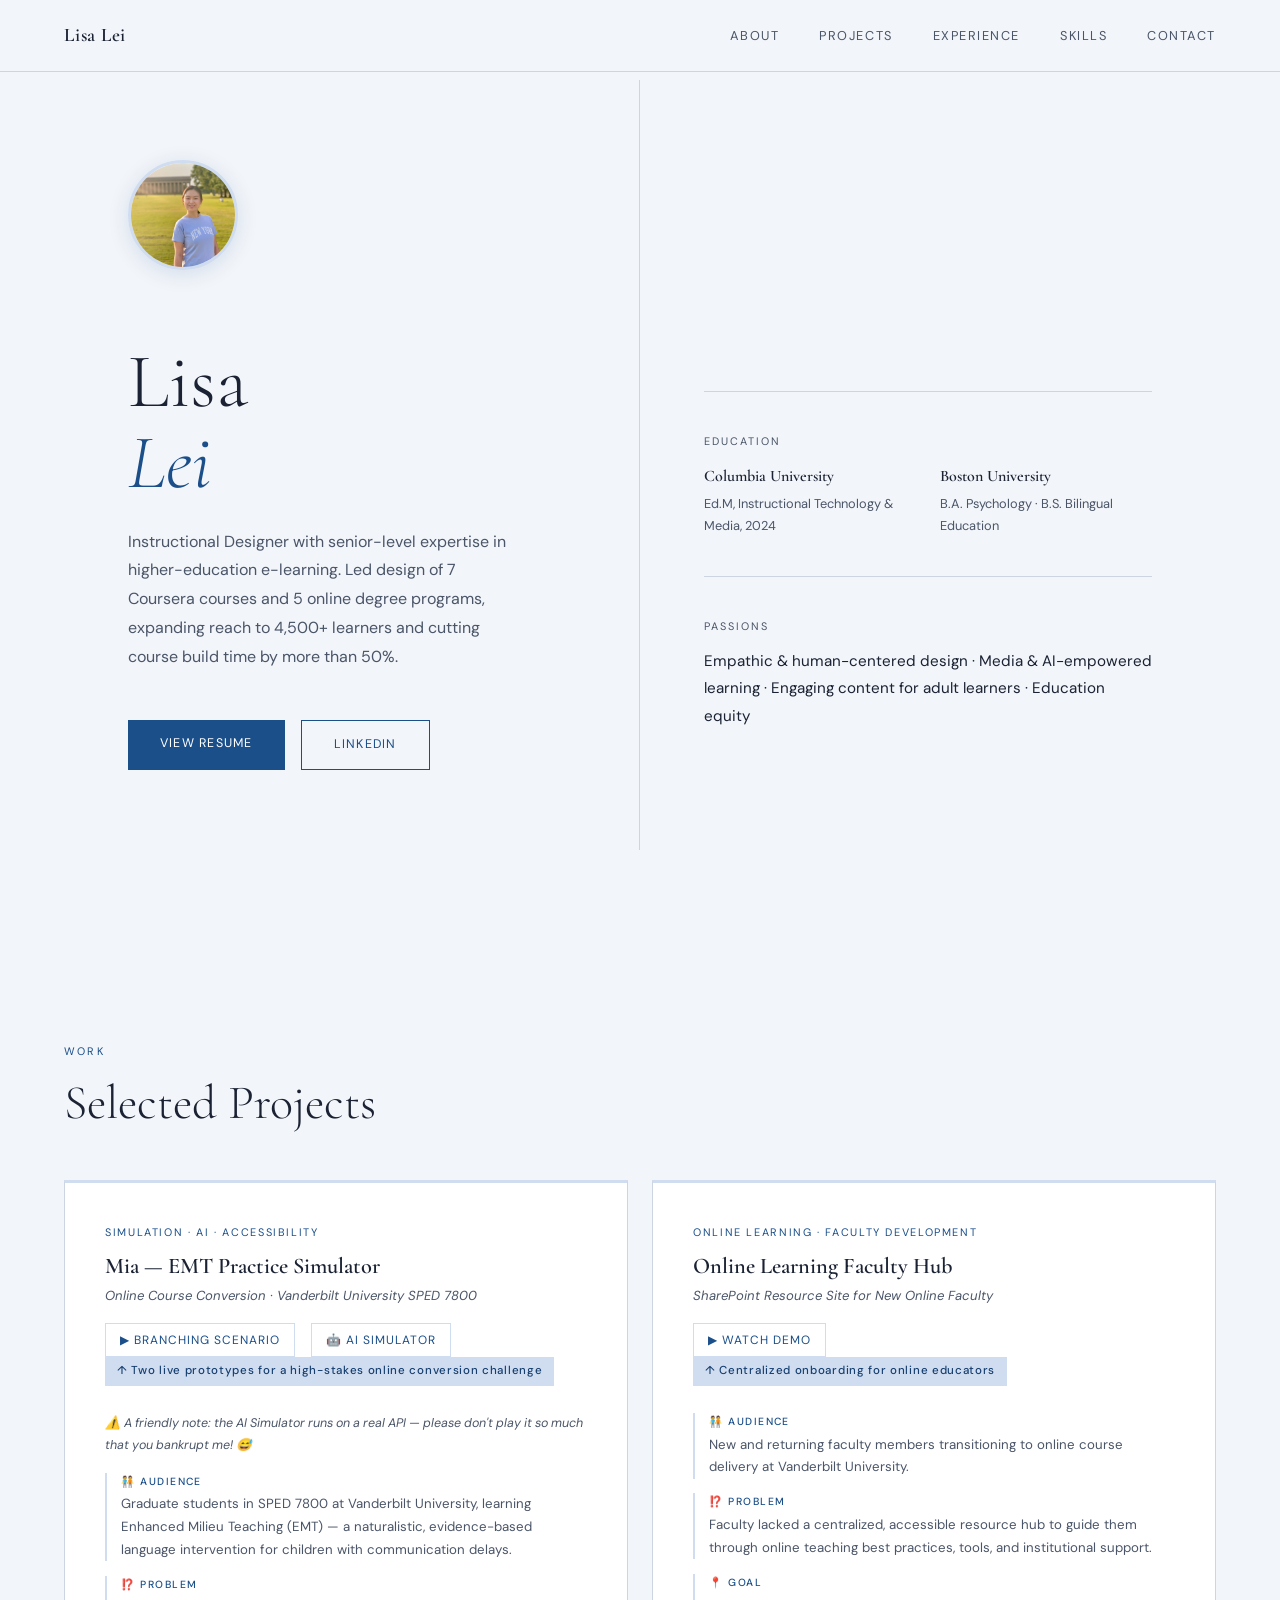
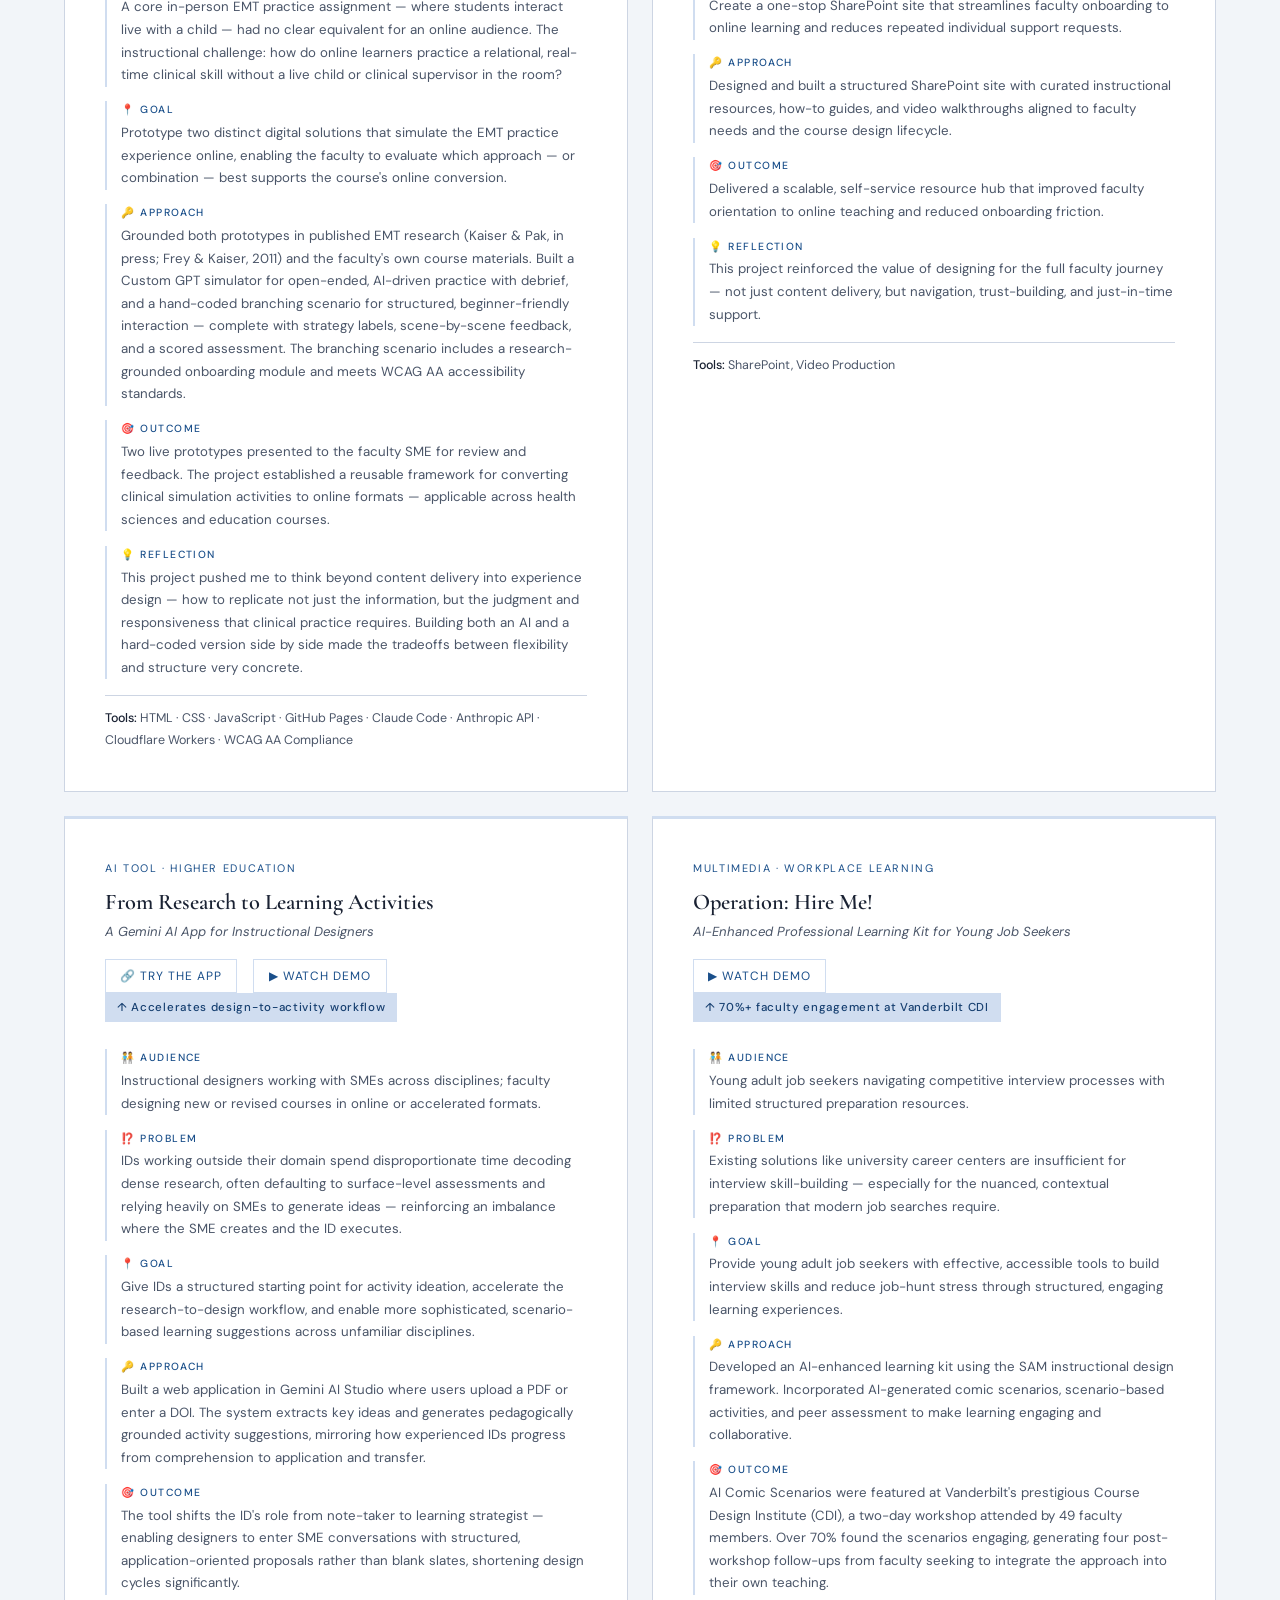
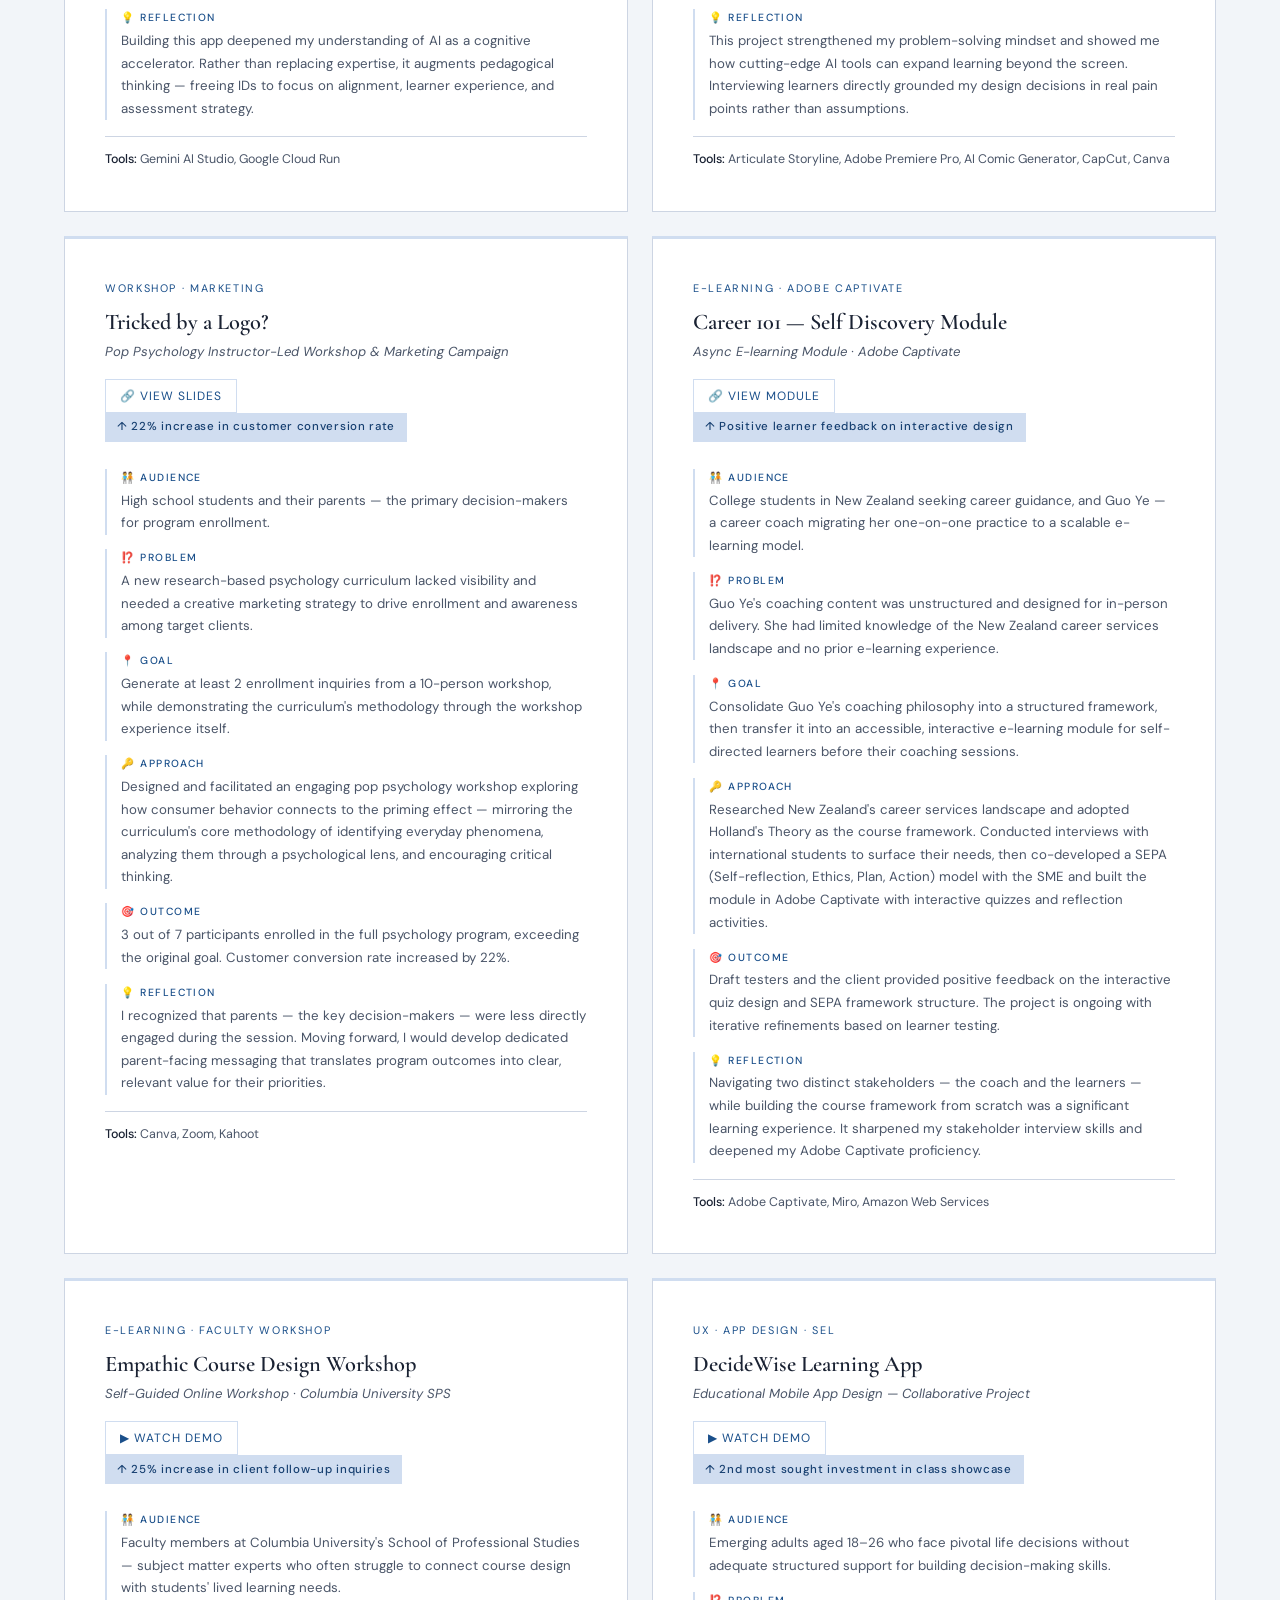
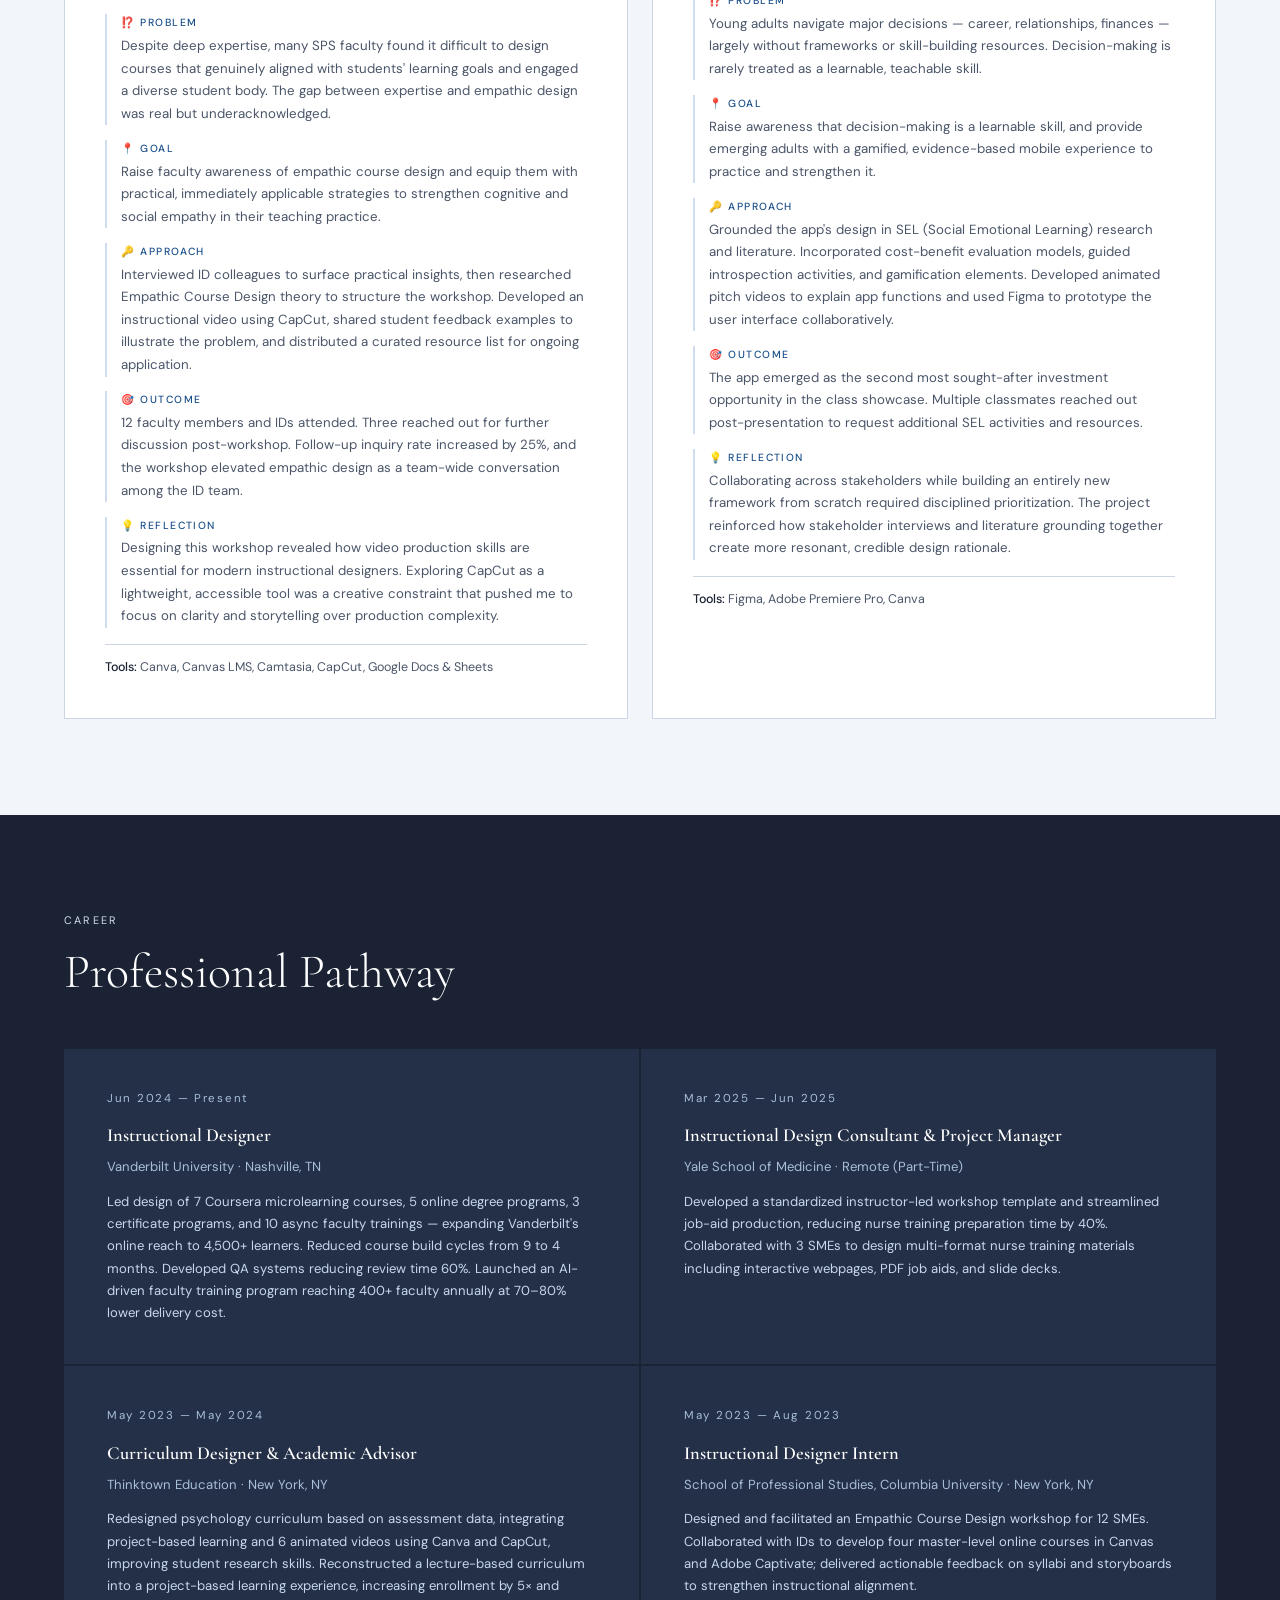
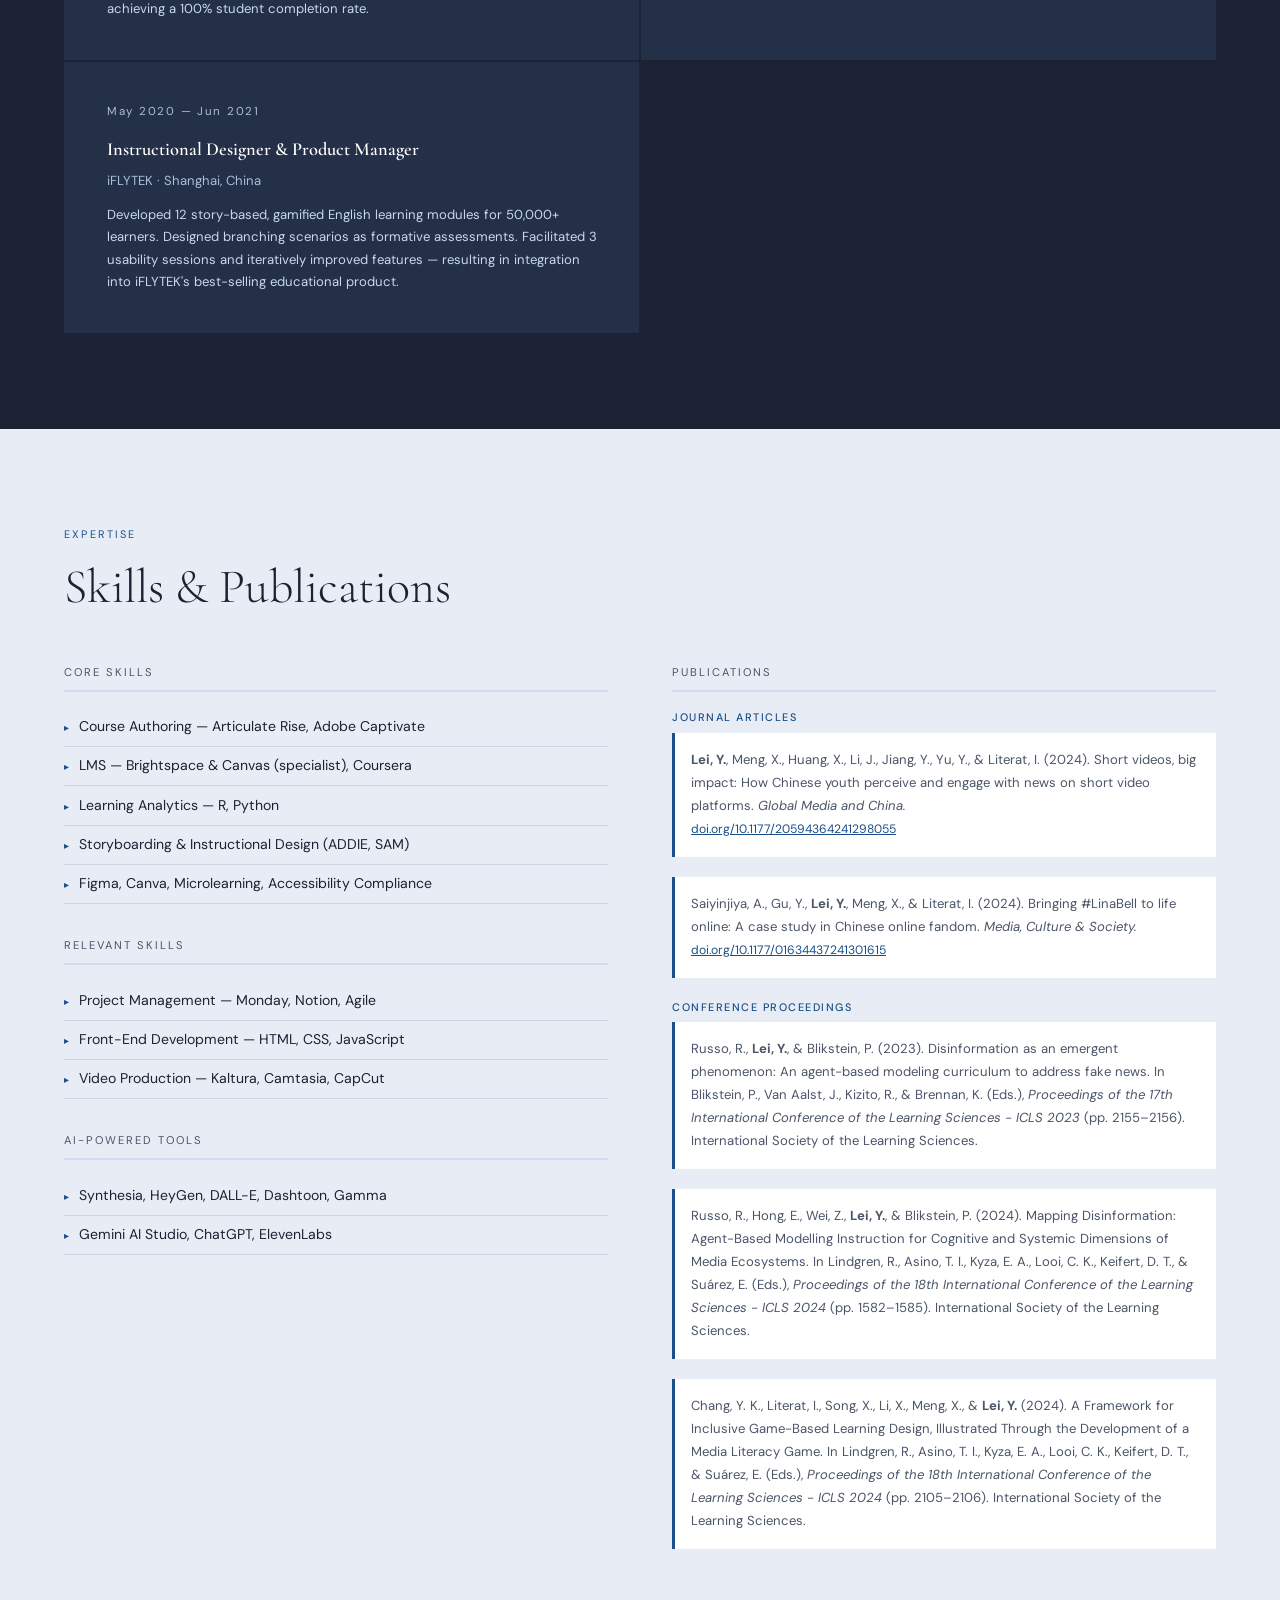
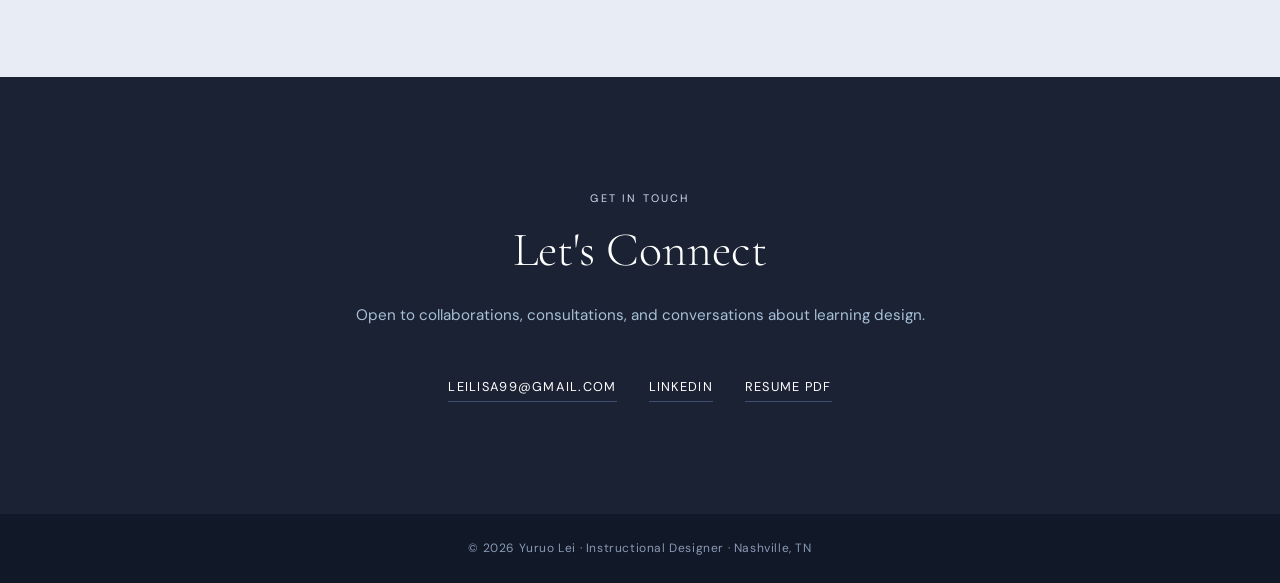
==== commit 2e6cdaa8: "Update index.html" ====
--- a/index.html
+++ b/index.html
@@ -3,7 +3,7 @@
 <head>
 <meta charset="UTF-8">
 <meta name="viewport" content="width=device-width, initial-scale=1.0">
-<title>Yuruo Lei — Instructional Designer</title>
+<title>Lisa Lei — Instructional Designer</title>
 <link href="https://fonts.googleapis.com/css2?family=Cormorant+Garamond:ital,wght@0,300;0,400;0,600;1,300;1,400&family=DM+Sans:wght@300;400;500&display=swap" rel="stylesheet">
 <style>
   :root {
@@ -556,7 +556,7 @@
           <p class="detail-text">This project pushed me to think beyond content delivery into experience design — how to replicate not just the information, but the judgment and responsiveness that clinical practice requires. Building both an AI and a hard-coded version side by side made the tradeoffs between flexibility and structure very concrete.</p>
         </div>
       </div>
-      <p class="project-tools"><strong>Tools:</strong> HTML · CSS · JavaScript · GitHub Pages · ChatGPT Custom GPT · WCAG AA Compliance</p>
+      <p class="project-tools"><strong>Tools:</strong> HTML · CSS · JavaScript · GitHub Pages · Claude Code · Anthropic API · Cloudflare Workers · WCAG AA Compliance</p>
     </div>
 
     <!-- 2. Online Learning Faculty Hub -->
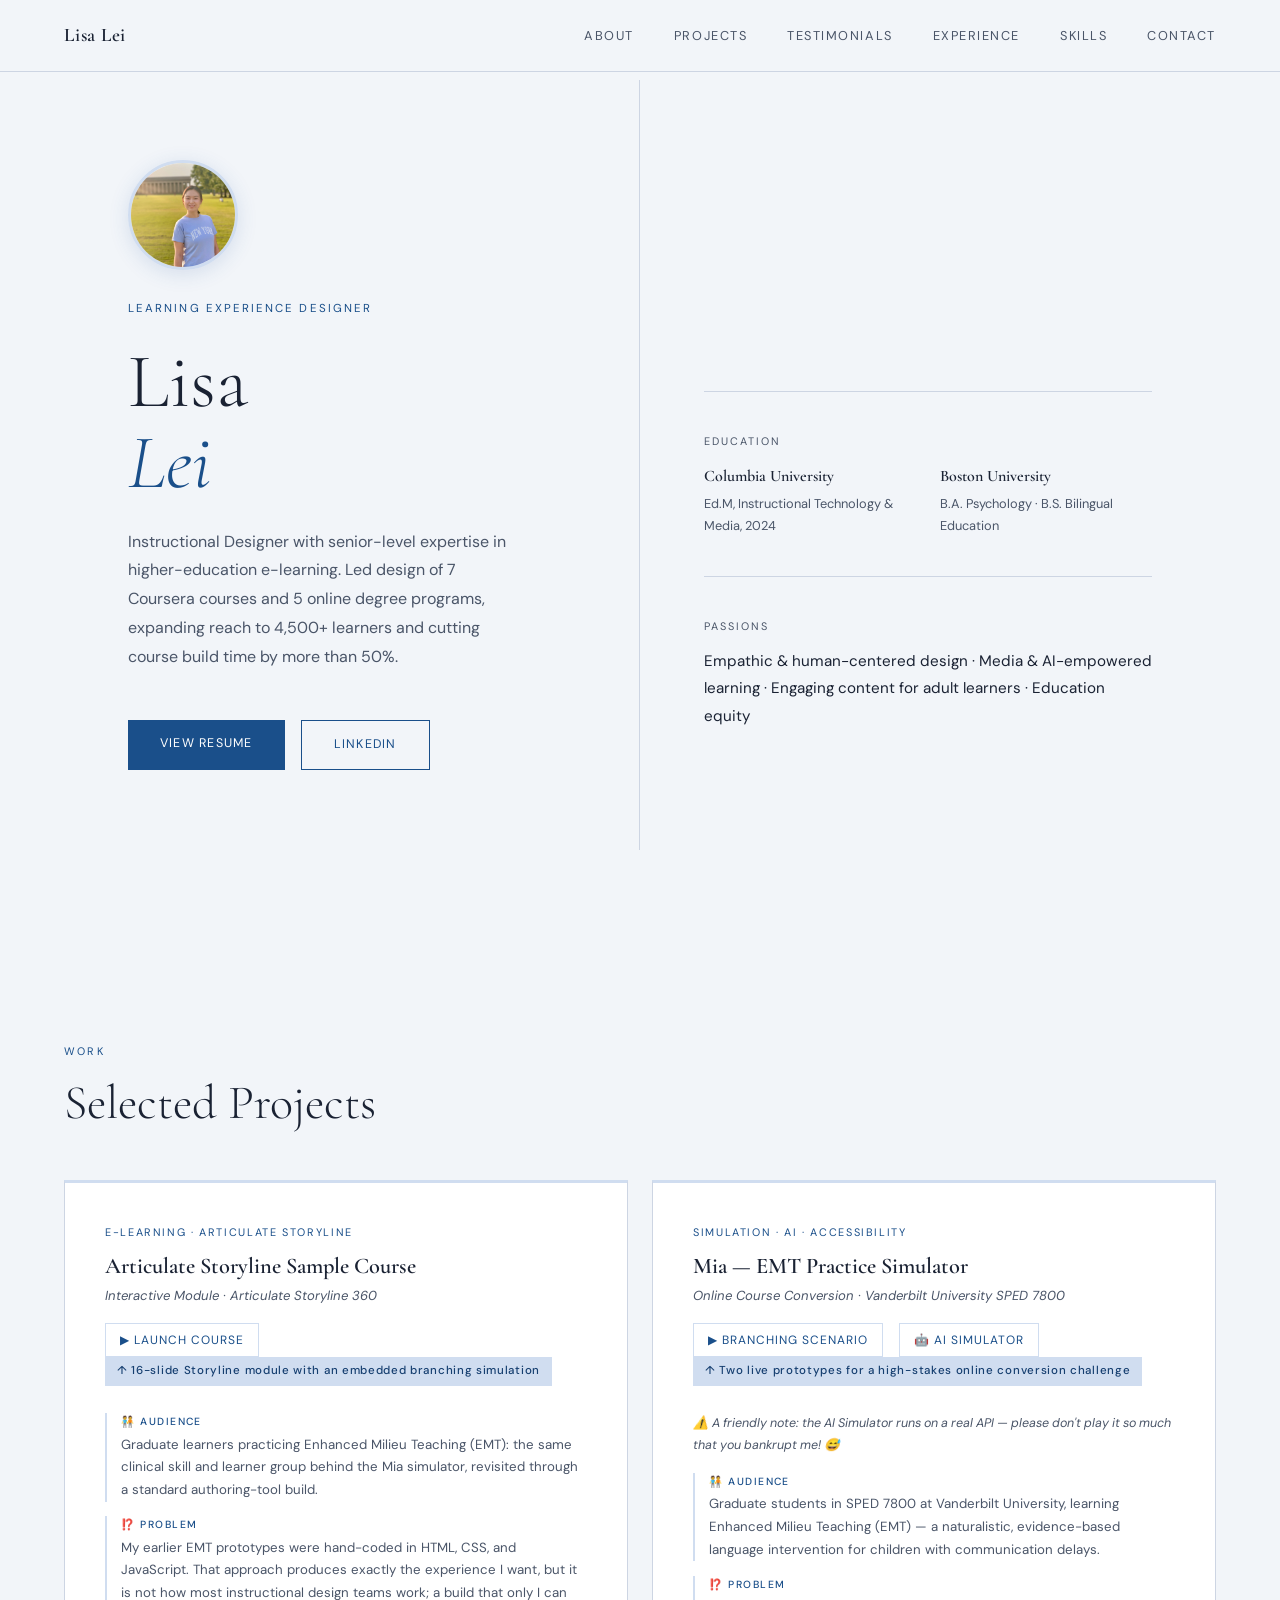
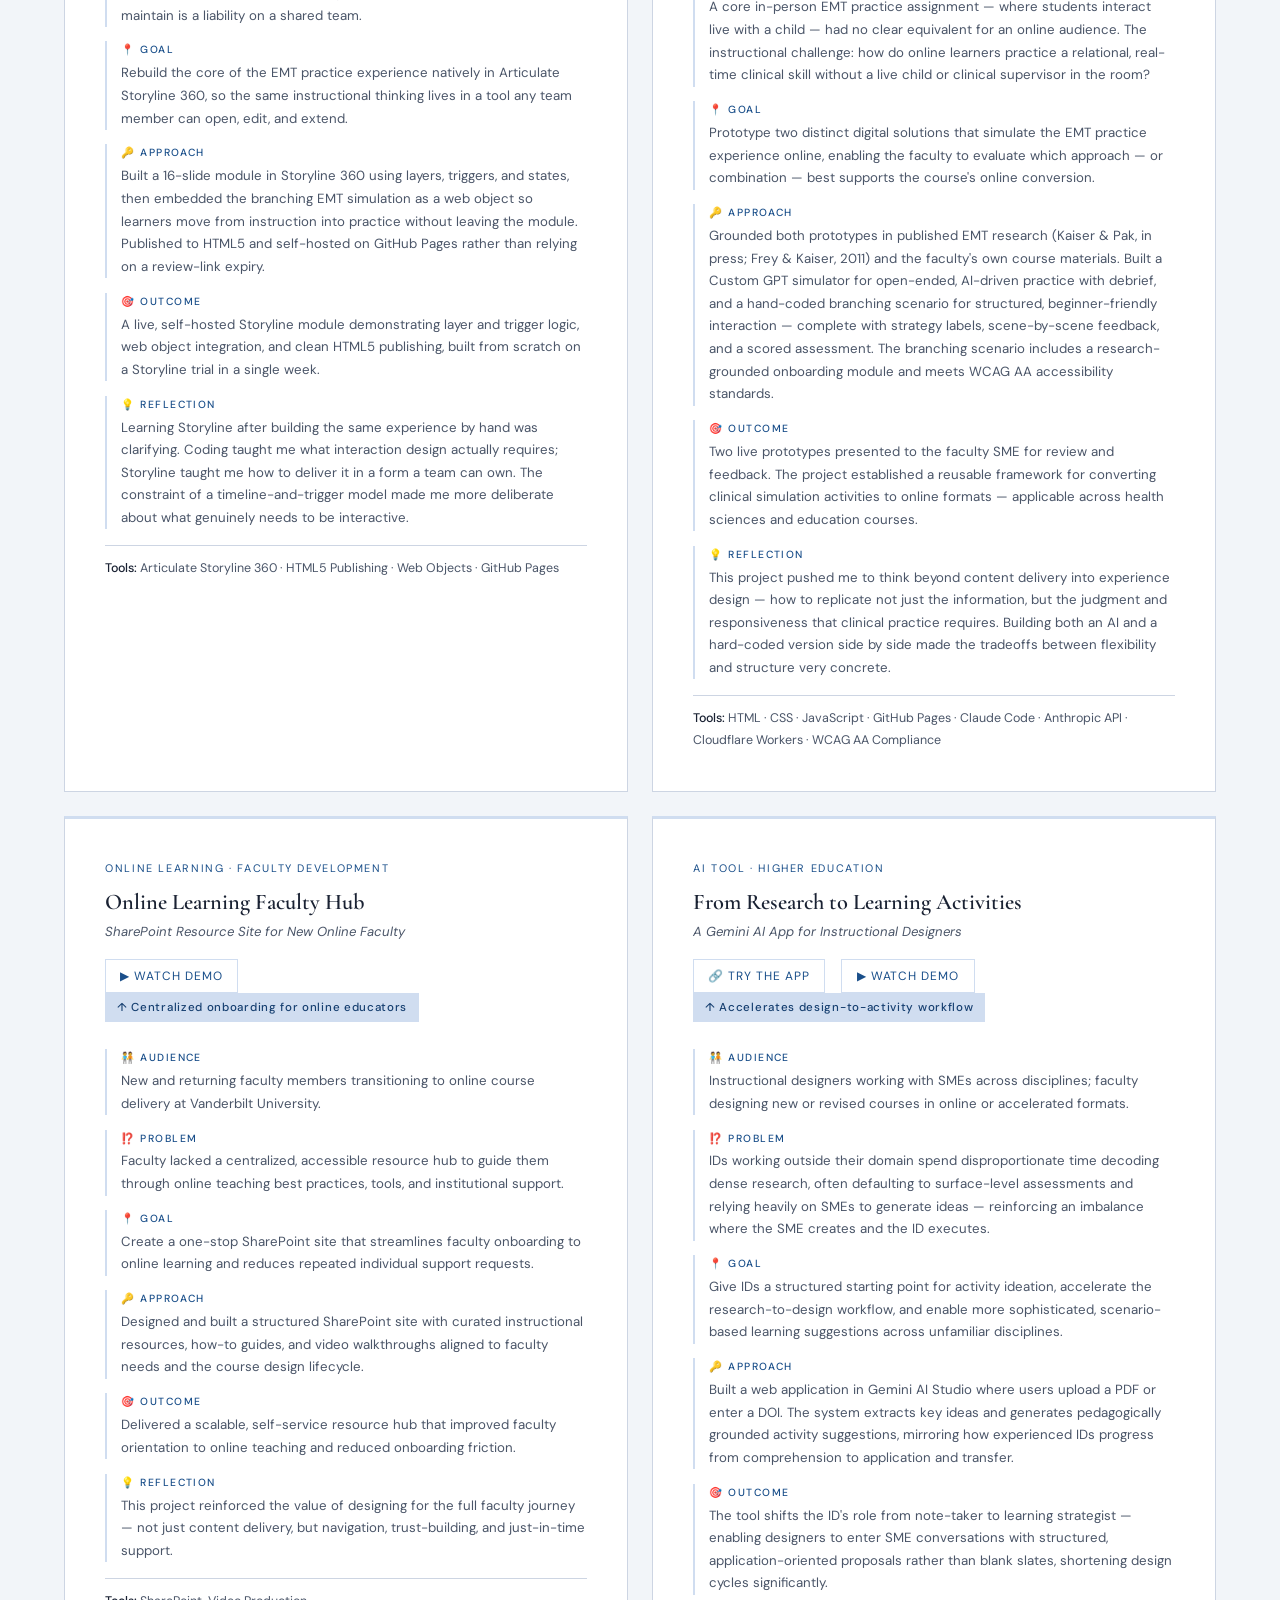
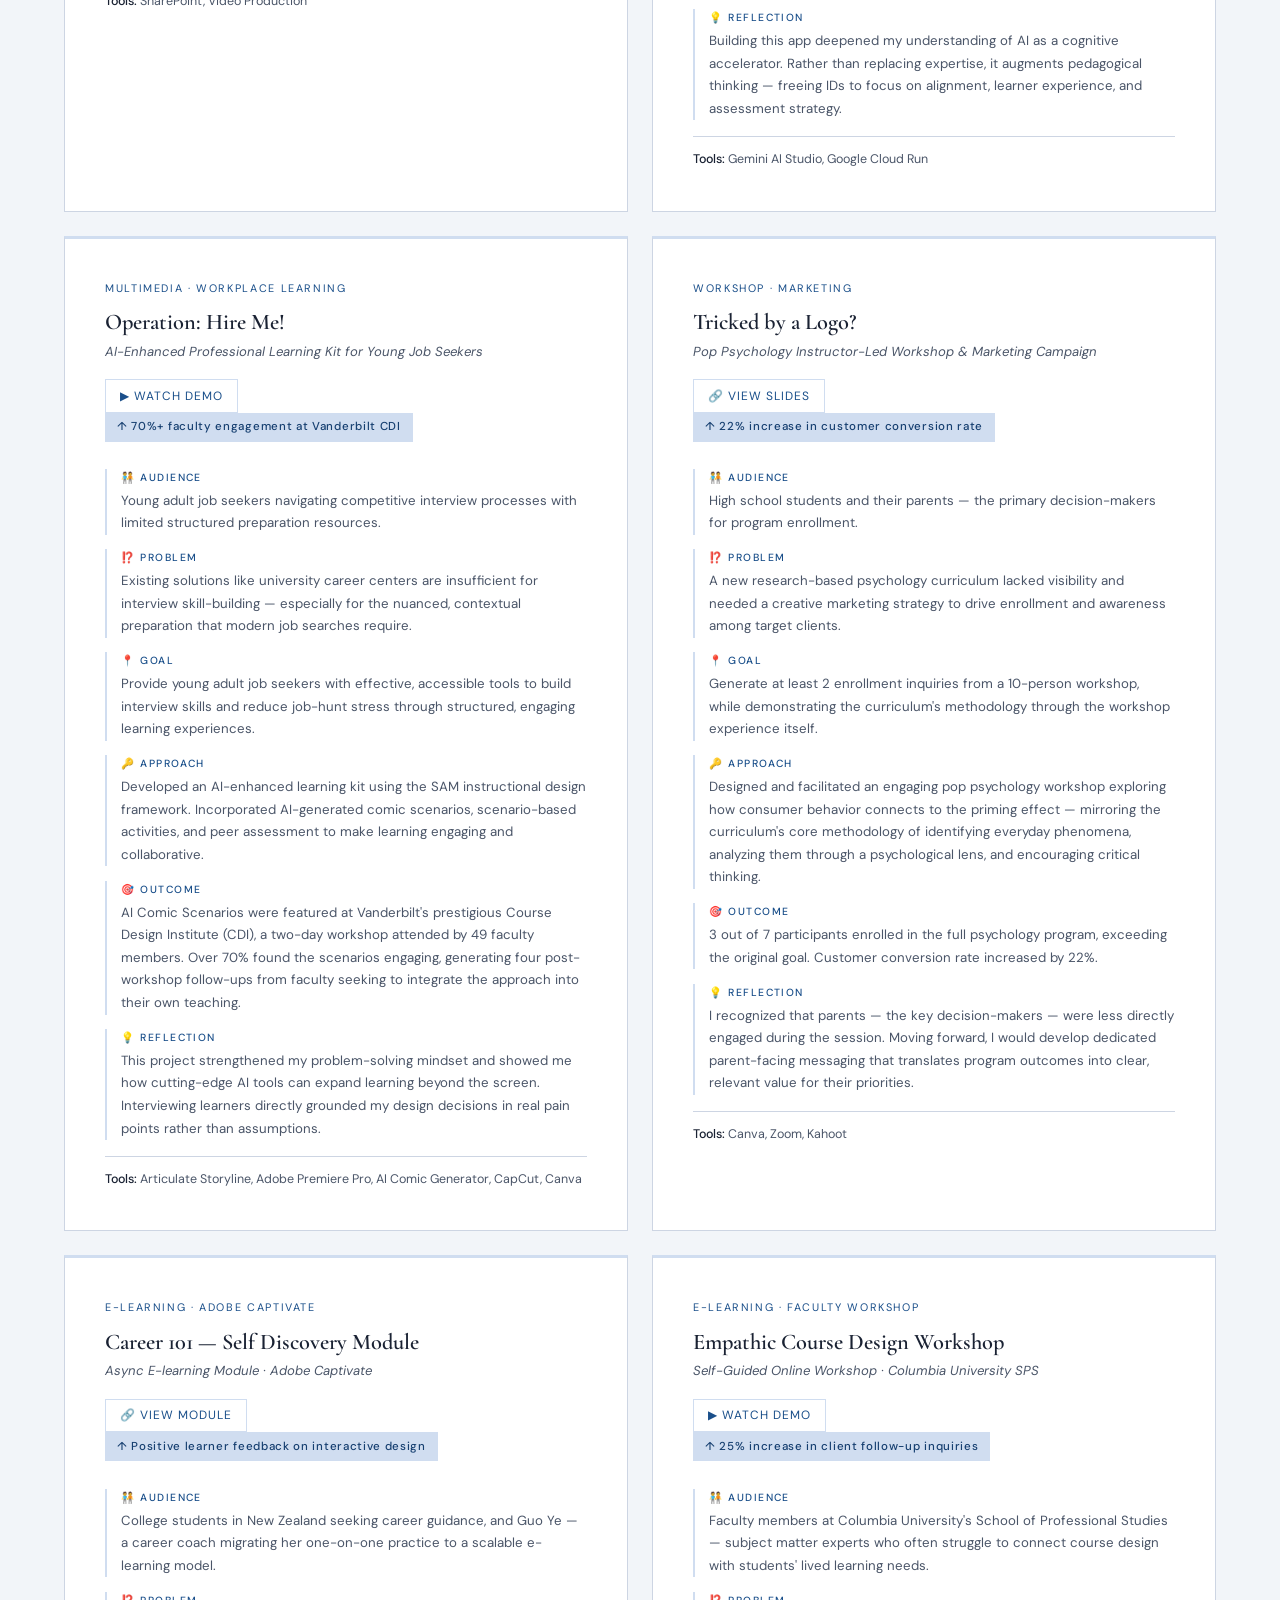
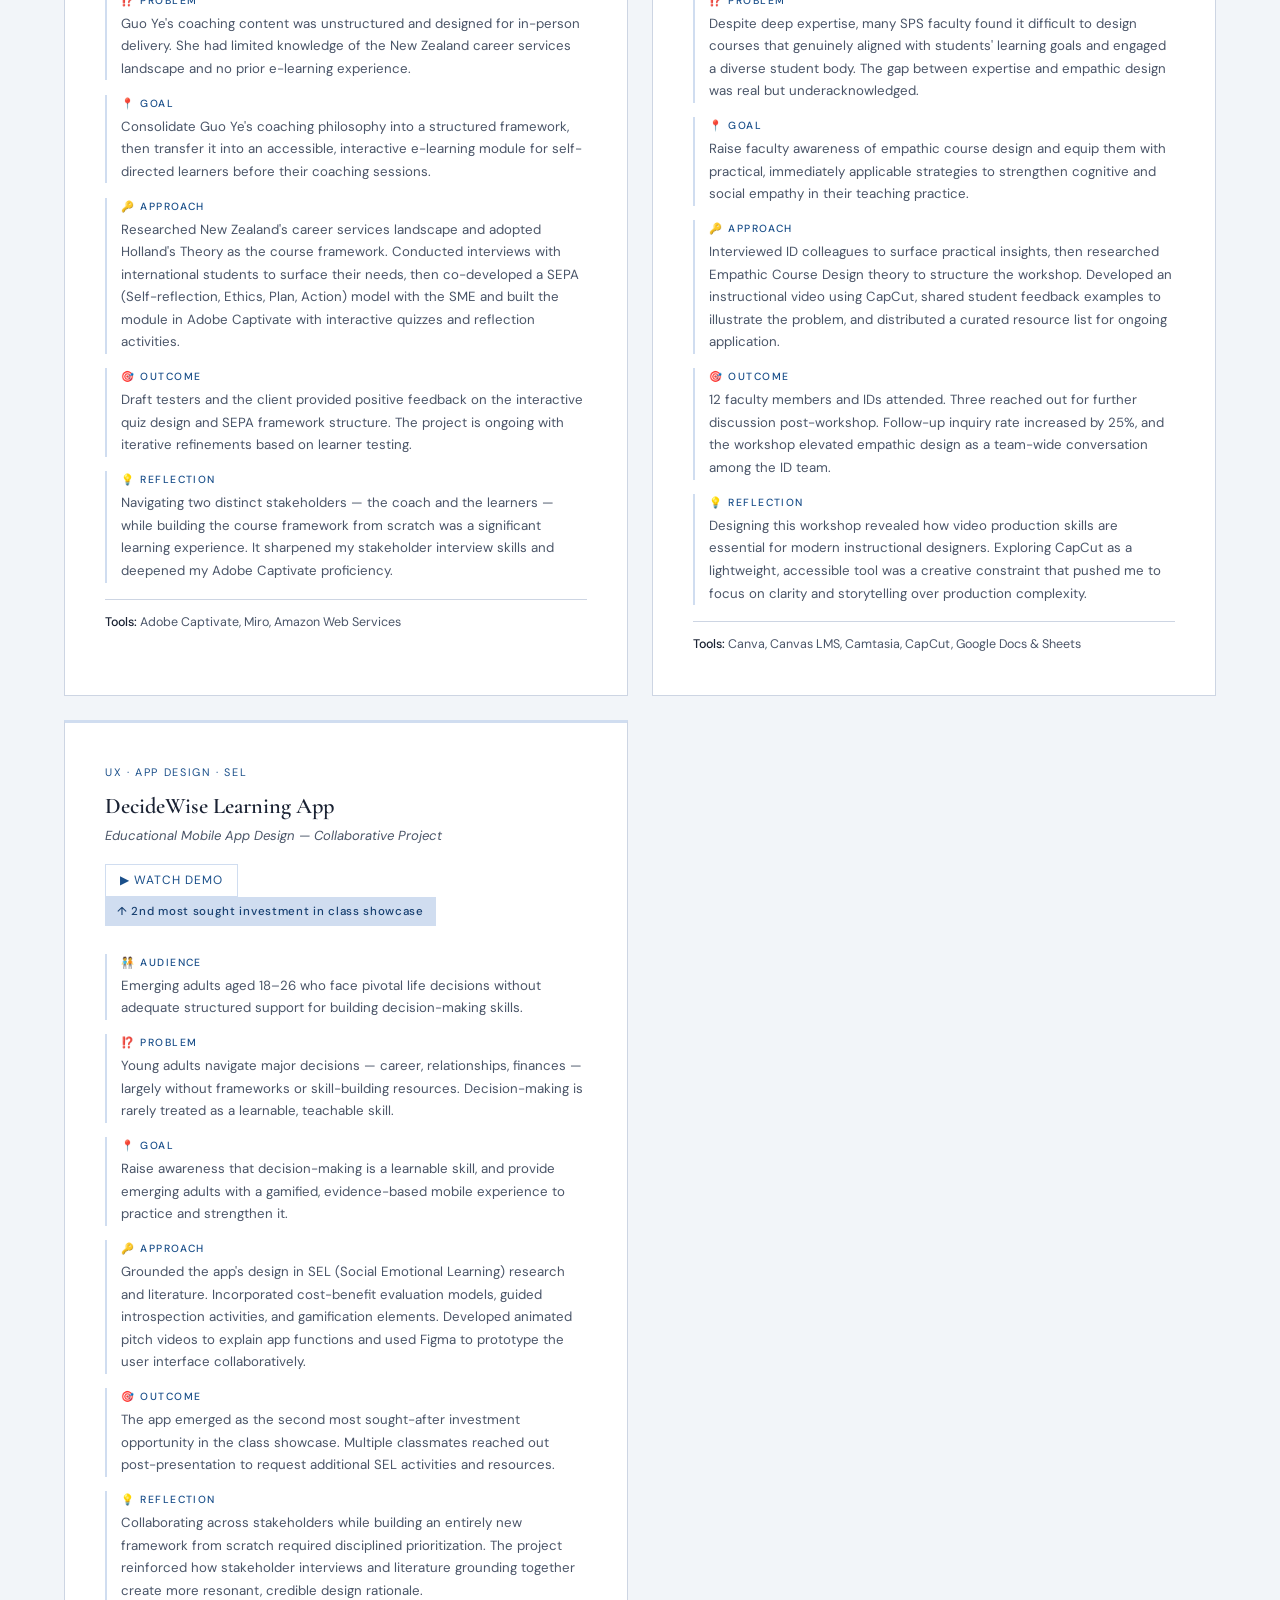
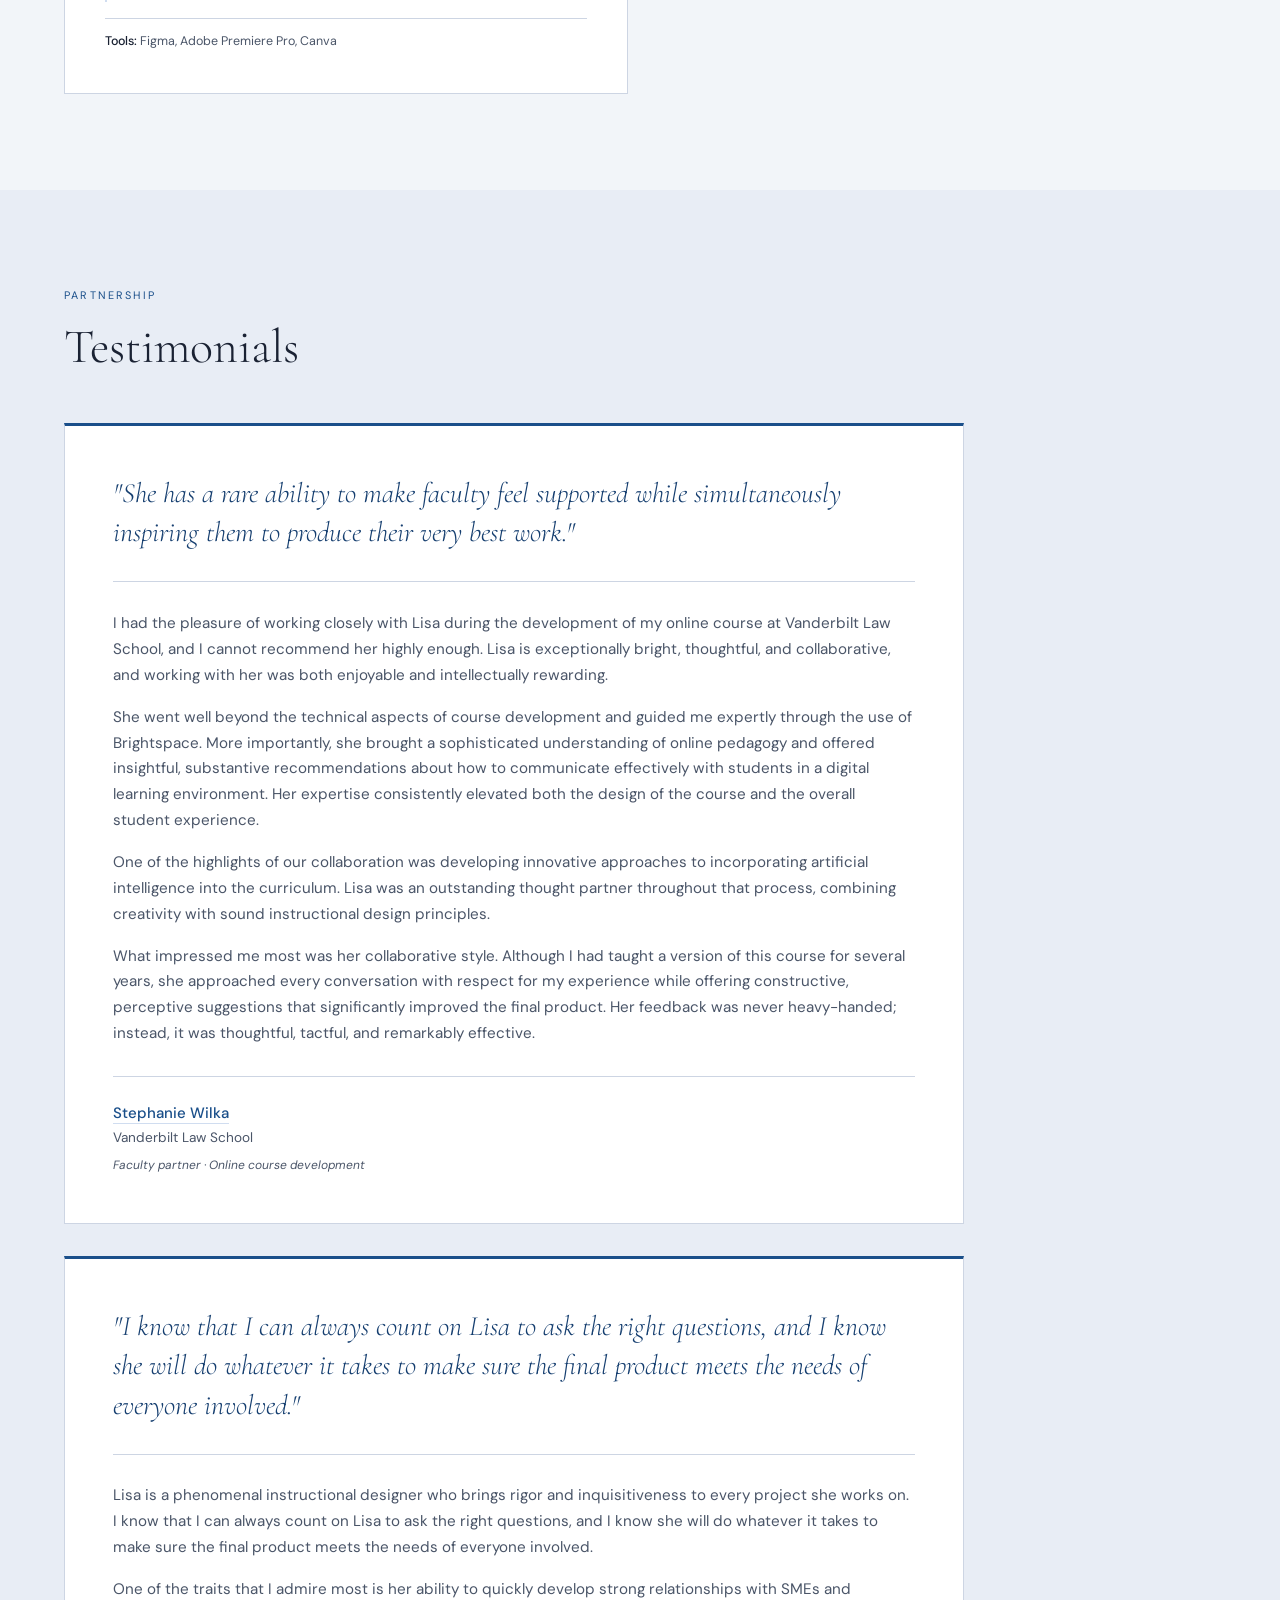
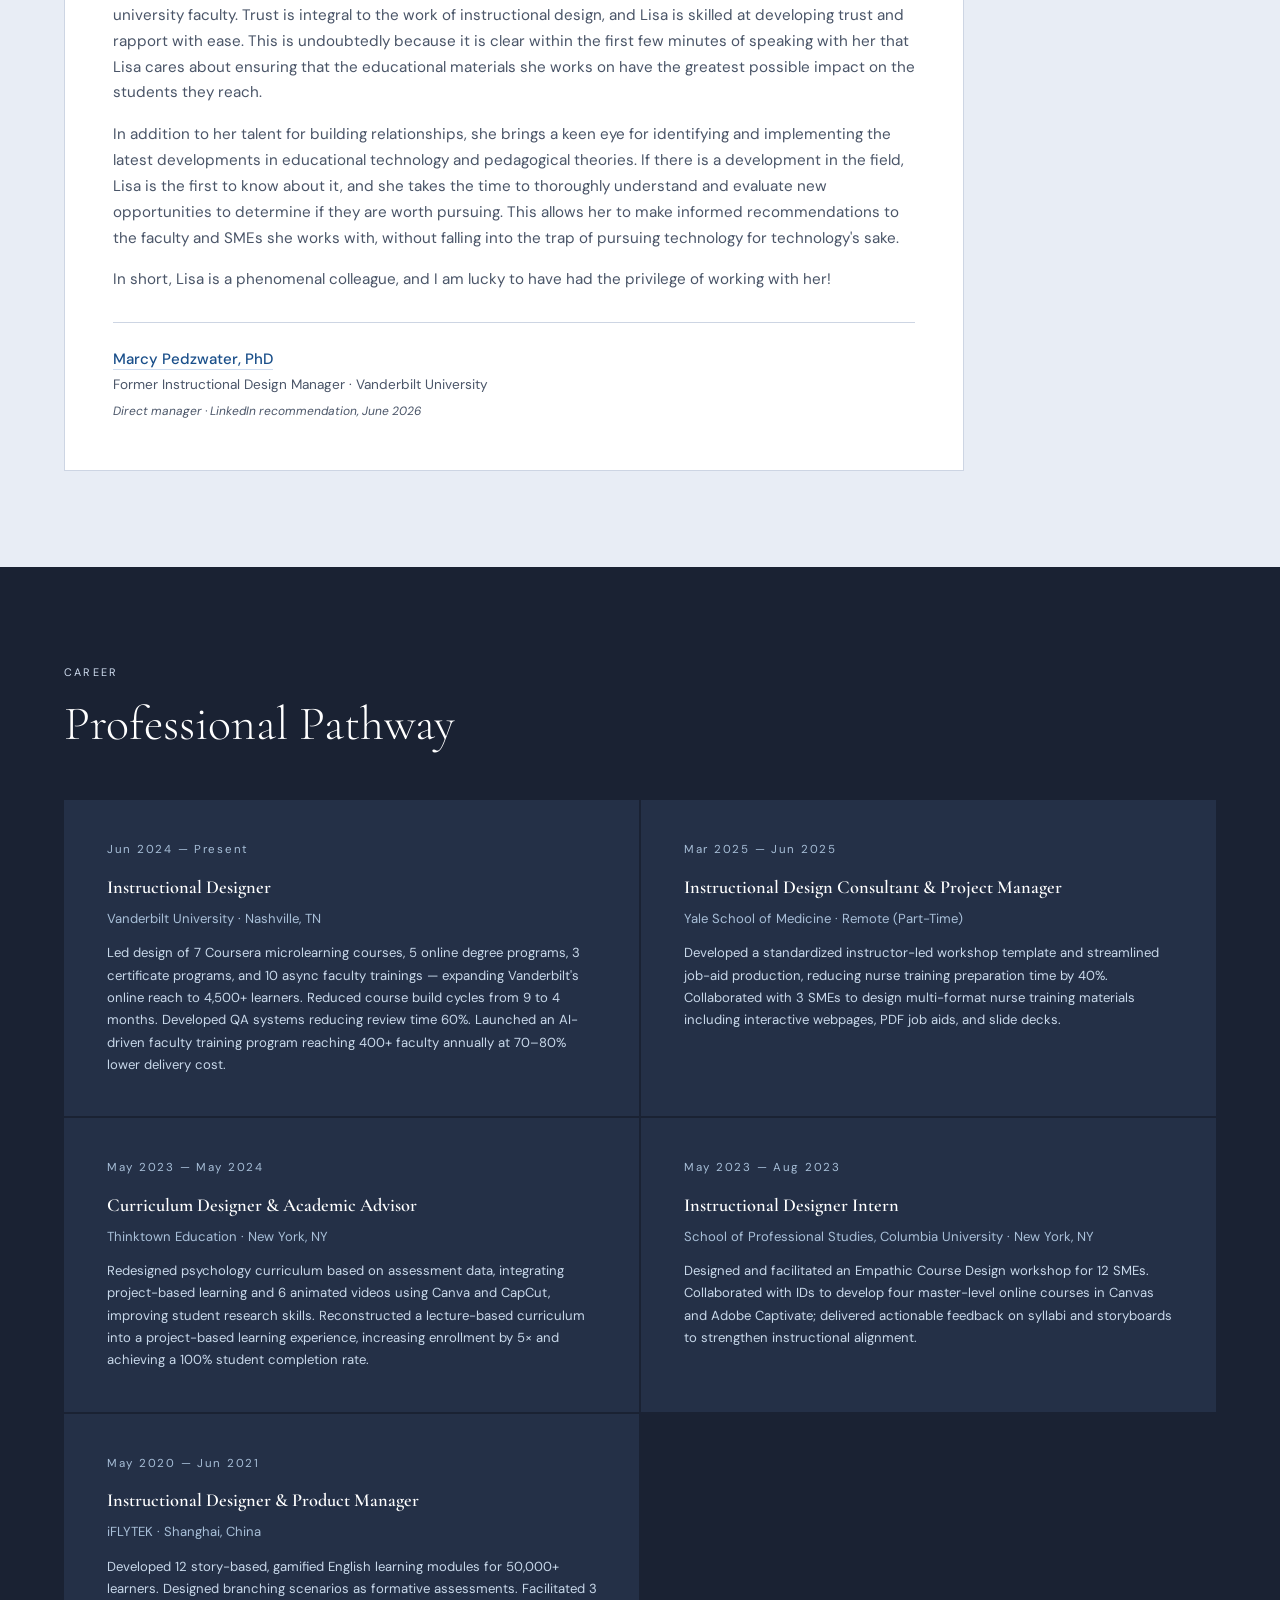
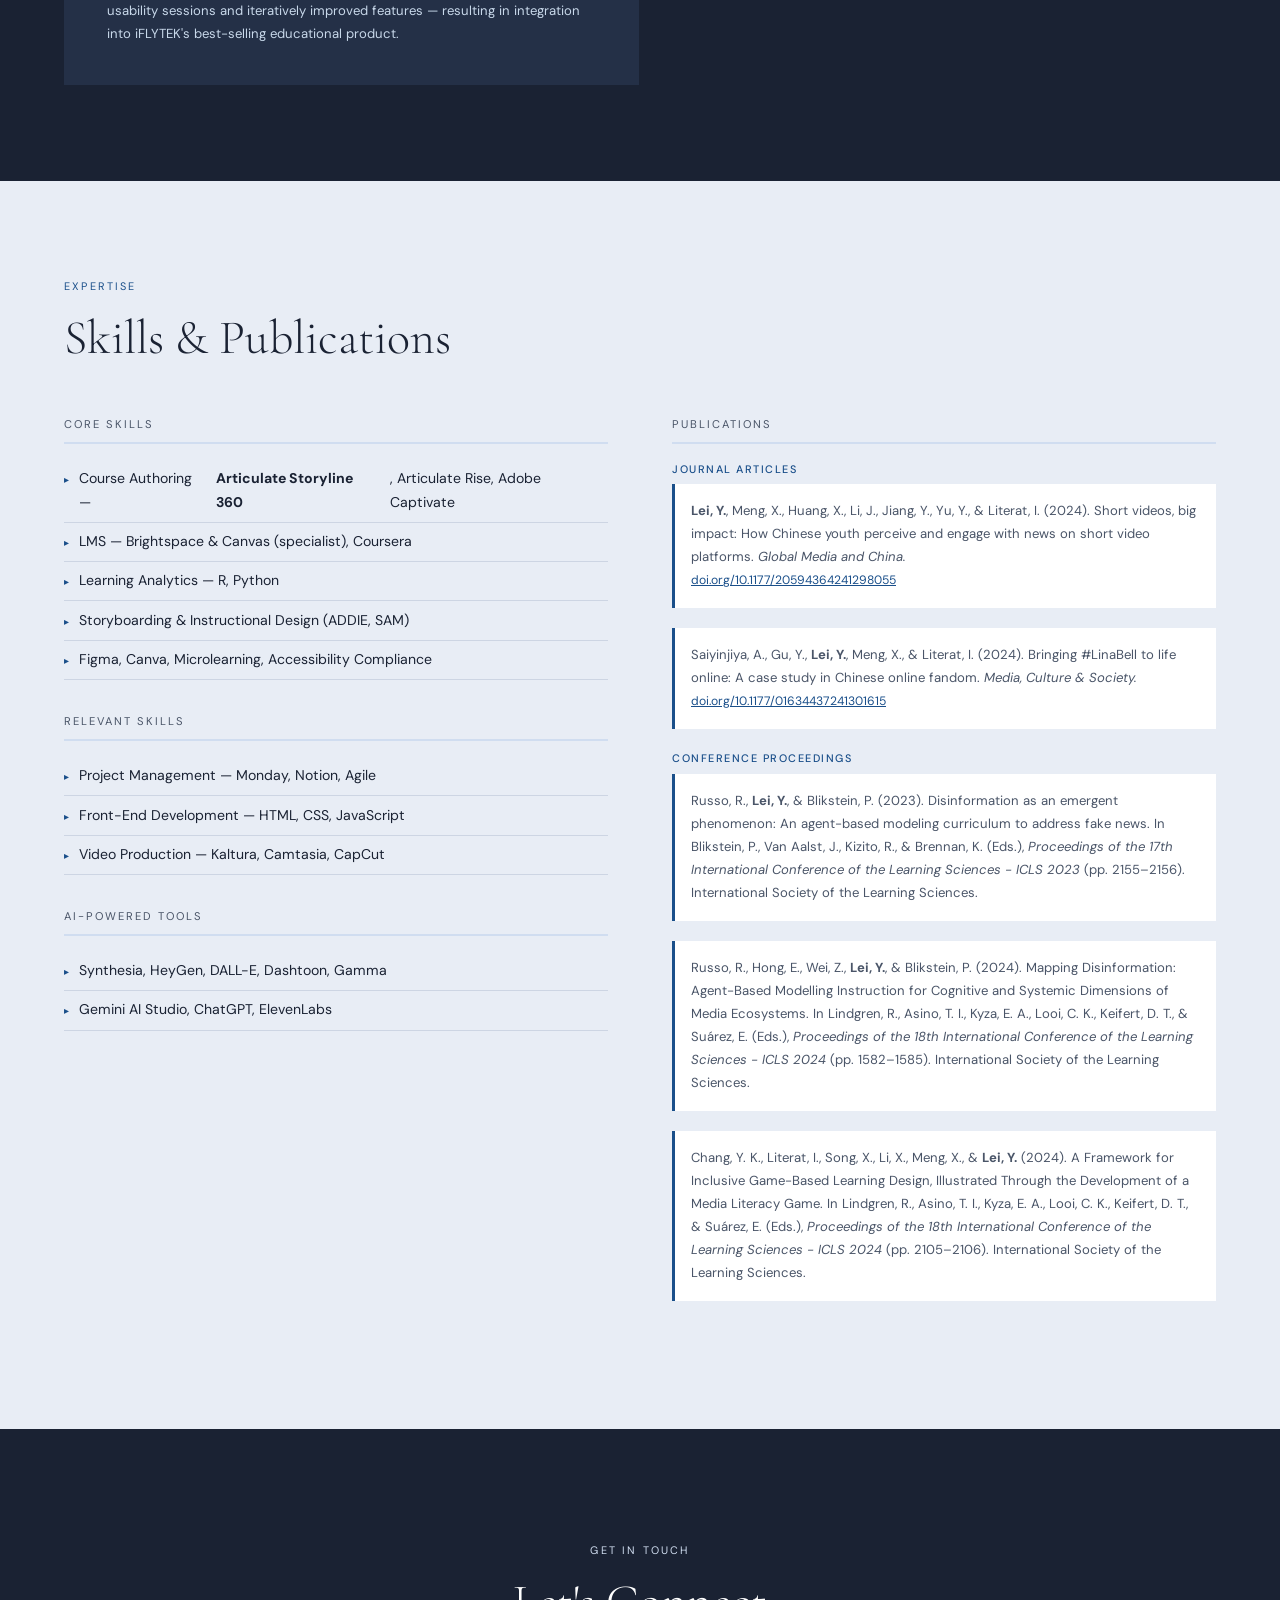
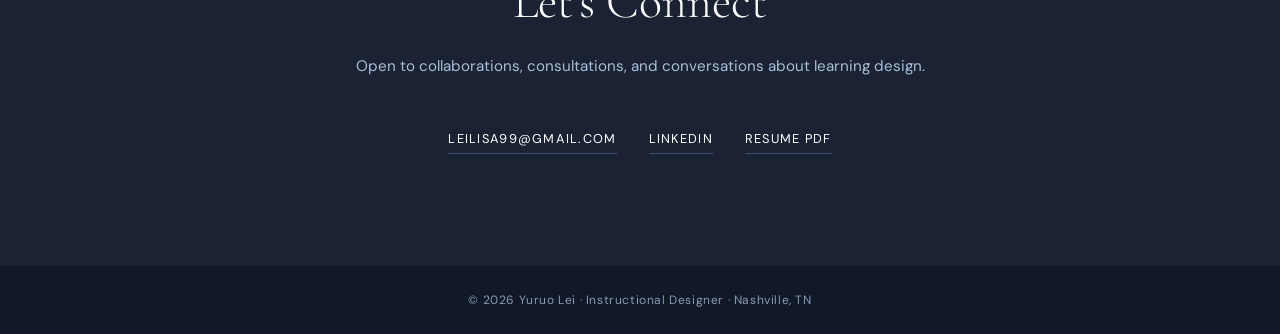
==== commit cf70d518: "Add files via upload Add Storyline project, testimonials, and updated resume" ====
--- a/index.html
+++ b/index.html
@@ -463,6 +463,56 @@
     .projects-grid { grid-template-columns: 1fr; }
     .skills-layout { grid-template-columns: 1fr; gap: 2rem; }
   }
+
+  /* --- TESTIMONIALS --- */
+  .testimonials { background: var(--section-alt); }
+
+  .testimonials-list {
+    display: flex;
+    flex-direction: column;
+    gap: 2rem;
+  }
+
+  .testimonial-card {
+    background: var(--card-bg);
+    border: 1px solid var(--border);
+    border-top: 3px solid var(--accent);
+    padding: 3rem;
+    max-width: 900px;
+  }
+
+  .testimonial-pull {
+    font-family: 'Cormorant Garamond', serif;
+    font-size: clamp(1.3rem, 2.4vw, 1.75rem);
+    font-weight: 300;
+    font-style: italic;
+    line-height: 1.4;
+    color: var(--accent-dark);
+    margin-bottom: 1.8rem;
+    padding-bottom: 1.8rem;
+    border-bottom: 1px solid var(--border);
+  }
+
+  .testimonial-body p {
+    color: var(--warm-gray);
+    margin-bottom: 1rem;
+    font-size: 0.95rem;
+  }
+
+  .testimonial-attrib {
+    margin-top: 1.8rem;
+    padding-top: 1.5rem;
+    border-top: 1px solid var(--border);
+  }
+  .testimonial-attrib .t-name { font-weight: 500; color: var(--ink); }
+  .testimonial-attrib .t-role { font-size: 0.85rem; color: var(--warm-gray); }
+  .testimonial-attrib .t-source { font-size: 0.75rem; color: var(--warm-gray); margin-top: 0.35rem; font-style: italic; }
+  .testimonial-attrib a { color: var(--accent); text-decoration: none; border-bottom: 1px solid var(--accent-light); }
+  .testimonial-attrib a:hover { border-bottom-color: var(--accent); }
+
+  @media (max-width: 768px) {
+    .testimonial-card { padding: 2rem; }
+  }
 </style>
 </head>
 <body>
@@ -473,6 +523,7 @@
   <ul class="nav-links">
     <li><a href="#about">About</a></li>
     <li><a href="#projects">Projects</a></li>
+    <li><a href="#testimonials">Testimonials</a></li>
     <li><a href="#experience">Experience</a></li>
     <li><a href="#skills">Skills</a></li>
     <li><a href="#contact">Contact</a></li>
@@ -489,7 +540,7 @@
     <h1 class="hero-name">Lisa<br><em>Lei</em></h1>
     <p class="hero-tagline">Instructional Designer with senior-level expertise in higher-education e-learning. Led design of 7 Coursera courses and 5 online degree programs, expanding reach to 4,500+ learners and cutting course build time by more than 50%.</p>
     <div class="hero-cta">
-      <a href="https://drive.google.com/file/d/12qD0TJk3OIRP2TLdG3t3IESPIUacBjy1/view?usp=sharing" class="btn-primary" target="_blank">View Resume</a>
+      <a href="Lisa_Lei_Resume.pdf" class="btn-primary" target="_blank">View Resume</a>
       <a href="https://www.linkedin.com/in/yuruolei9969/" class="btn-outline" target="_blank">LinkedIn</a>
     </div>
   </div>
@@ -519,6 +570,44 @@
   <p class="section-label">Work</p>
   <h2 class="section-title">Selected Projects</h2>
   <div class="projects-grid">
+    <!-- 0. Articulate Storyline Sample Course -->
+    <div class="project-card fade-in">
+      <p class="project-tag">E-Learning · Articulate Storyline</p>
+      <h3 class="project-title">Articulate Storyline Sample Course</h3>
+      <p class="project-subtitle">Interactive Module · Articulate Storyline 360</p>
+      <div class="project-links">
+        <a href="emt-sample-course/" class="project-link" target="_blank">▶ Launch Course</a>
+      </div>
+      <span class="project-impact">↑ 16-slide Storyline module with an embedded branching simulation</span>
+      <div class="project-detail">
+        <div class="detail-row">
+          <p class="detail-label">🧑‍🤝‍🧑 Audience</p>
+          <p class="detail-text">Graduate learners practicing Enhanced Milieu Teaching (EMT): the same clinical skill and learner group behind the Mia simulator, revisited through a standard authoring-tool build.</p>
+        </div>
+        <div class="detail-row">
+          <p class="detail-label">⁉️ Problem</p>
+          <p class="detail-text">My earlier EMT prototypes were hand-coded in HTML, CSS, and JavaScript. That approach produces exactly the experience I want, but it is not how most instructional design teams work; a build that only I can maintain is a liability on a shared team.</p>
+        </div>
+        <div class="detail-row">
+          <p class="detail-label">📍 Goal</p>
+          <p class="detail-text">Rebuild the core of the EMT practice experience natively in Articulate Storyline 360, so the same instructional thinking lives in a tool any team member can open, edit, and extend.</p>
+        </div>
+        <div class="detail-row">
+          <p class="detail-label">🔑 Approach</p>
+          <p class="detail-text">Built a 16-slide module in Storyline 360 using layers, triggers, and states, then embedded the branching EMT simulation as a web object so learners move from instruction into practice without leaving the module. Published to HTML5 and self-hosted on GitHub Pages rather than relying on a review-link expiry.</p>
+        </div>
+        <div class="detail-row">
+          <p class="detail-label">🎯 Outcome</p>
+          <p class="detail-text">A live, self-hosted Storyline module demonstrating layer and trigger logic, web object integration, and clean HTML5 publishing, built from scratch on a Storyline trial in a single week.</p>
+        </div>
+        <div class="detail-row">
+          <p class="detail-label">💡 Reflection</p>
+          <p class="detail-text">Learning Storyline after building the same experience by hand was clarifying. Coding taught me what interaction design actually requires; Storyline taught me how to deliver it in a form a team can own. The constraint of a timeline-and-trigger model made me more deliberate about what genuinely needs to be interactive.</p>
+        </div>
+      </div>
+      <p class="project-tools"><strong>Tools:</strong> Articulate Storyline 360 · HTML5 Publishing · Web Objects · GitHub Pages</p>
+    </div>
+
     <!-- 1. Mia EMT Simulator -->
     <div class="project-card fade-in">
       <p class="project-tag">Simulation · AI · Accessibility</p>
@@ -825,6 +914,45 @@
       </div>
       <p class="project-tools"><strong>Tools:</strong> Figma, Adobe Premiere Pro, Canva</p>
     </div>
+
+  </div>
+</section>
+
+<!-- TESTIMONIALS -->
+<section class="testimonials" id="testimonials">
+  <p class="section-label">Partnership</p>
+  <h2 class="section-title">Testimonials</h2>
+  <div class="testimonials-list">
+
+  <div class="testimonial-card fade-in">
+    <p class="testimonial-pull">"She has a rare ability to make faculty feel supported while simultaneously inspiring them to produce their very best work."</p>
+    <div class="testimonial-body">
+      <p>I had the pleasure of working closely with Lisa during the development of my online course at Vanderbilt Law School, and I cannot recommend her highly enough. Lisa is exceptionally bright, thoughtful, and collaborative, and working with her was both enjoyable and intellectually rewarding.</p>
+      <p>She went well beyond the technical aspects of course development and guided me expertly through the use of Brightspace. More importantly, she brought a sophisticated understanding of online pedagogy and offered insightful, substantive recommendations about how to communicate effectively with students in a digital learning environment. Her expertise consistently elevated both the design of the course and the overall student experience.</p>
+      <p>One of the highlights of our collaboration was developing innovative approaches to incorporating artificial intelligence into the curriculum. Lisa was an outstanding thought partner throughout that process, combining creativity with sound instructional design principles.</p>
+      <p>What impressed me most was her collaborative style. Although I had taught a version of this course for several years, she approached every conversation with respect for my experience while offering constructive, perceptive suggestions that significantly improved the final product. Her feedback was never heavy-handed; instead, it was thoughtful, tactful, and remarkably effective.</p>
+    </div>
+    <div class="testimonial-attrib">
+      <p class="t-name"><a href="https://law.vanderbilt.edu/bio/stephanie-wilka/" target="_blank">Stephanie Wilka</a></p>
+      <p class="t-role">Vanderbilt Law School</p>
+      <p class="t-source">Faculty partner · Online course development</p>
+    </div>
+  </div>
+
+  <div class="testimonial-card fade-in">
+    <p class="testimonial-pull">"I know that I can always count on Lisa to ask the right questions, and I know she will do whatever it takes to make sure the final product meets the needs of everyone involved."</p>
+    <div class="testimonial-body">
+      <p>Lisa is a phenomenal instructional designer who brings rigor and inquisitiveness to every project she works on. I know that I can always count on Lisa to ask the right questions, and I know she will do whatever it takes to make sure the final product meets the needs of everyone involved.</p>
+      <p>One of the traits that I admire most is her ability to quickly develop strong relationships with SMEs and university faculty. Trust is integral to the work of instructional design, and Lisa is skilled at developing trust and rapport with ease. This is undoubtedly because it is clear within the first few minutes of speaking with her that Lisa cares about ensuring that the educational materials she works on have the greatest possible impact on the students they reach.</p>
+      <p>In addition to her talent for building relationships, she brings a keen eye for identifying and implementing the latest developments in educational technology and pedagogical theories. If there is a development in the field, Lisa is the first to know about it, and she takes the time to thoroughly understand and evaluate new opportunities to determine if they are worth pursuing. This allows her to make informed recommendations to the faculty and SMEs she works with, without falling into the trap of pursuing technology for technology's sake.</p>
+      <p>In short, Lisa is a phenomenal colleague, and I am lucky to have had the privilege of working with her!</p>
+    </div>
+    <div class="testimonial-attrib">
+      <p class="t-name"><a href="https://www.linkedin.com/in/marcy-pedzwater-phd-7b3182159/" target="_blank">Marcy Pedzwater, PhD</a></p>
+      <p class="t-role">Former Instructional Design Manager · Vanderbilt University</p>
+      <p class="t-source">Direct manager · LinkedIn recommendation, June 2026</p>
+    </div>
+  </div>
 
   </div>
 </section>
@@ -876,7 +1004,7 @@
       <div class="skill-group">
         <p class="skill-group-title">Core Skills</p>
         <ul class="skill-list">
-          <li>Course Authoring — Articulate Rise, Adobe Captivate</li>
+          <li>Course Authoring — <strong>Articulate Storyline 360</strong>, Articulate Rise, Adobe Captivate</li>
           <li>LMS — Brightspace & Canvas (specialist), Coursera</li>
           <li>Learning Analytics — R, Python</li>
           <li>Storyboarding & Instructional Design (ADDIE, SAM)</li>
@@ -934,7 +1062,7 @@
   <div class="contact-links">
     <a href="mailto:leilisa99@gmail.com" class="contact-link">leilisa99@gmail.com</a>
     <a href="https://www.linkedin.com/in/yuruolei9969/" class="contact-link" target="_blank">LinkedIn</a>
-    <a href="https://drive.google.com/file/d/12qD0TJk3OIRP2TLdG3t3IESPIUacBjy1/view?usp=sharing" class="contact-link" target="_blank">Resume PDF</a>
+    <a href="Lisa_Lei_Resume.pdf" class="contact-link" target="_blank">Resume PDF</a>
   </div>
 </section>
 
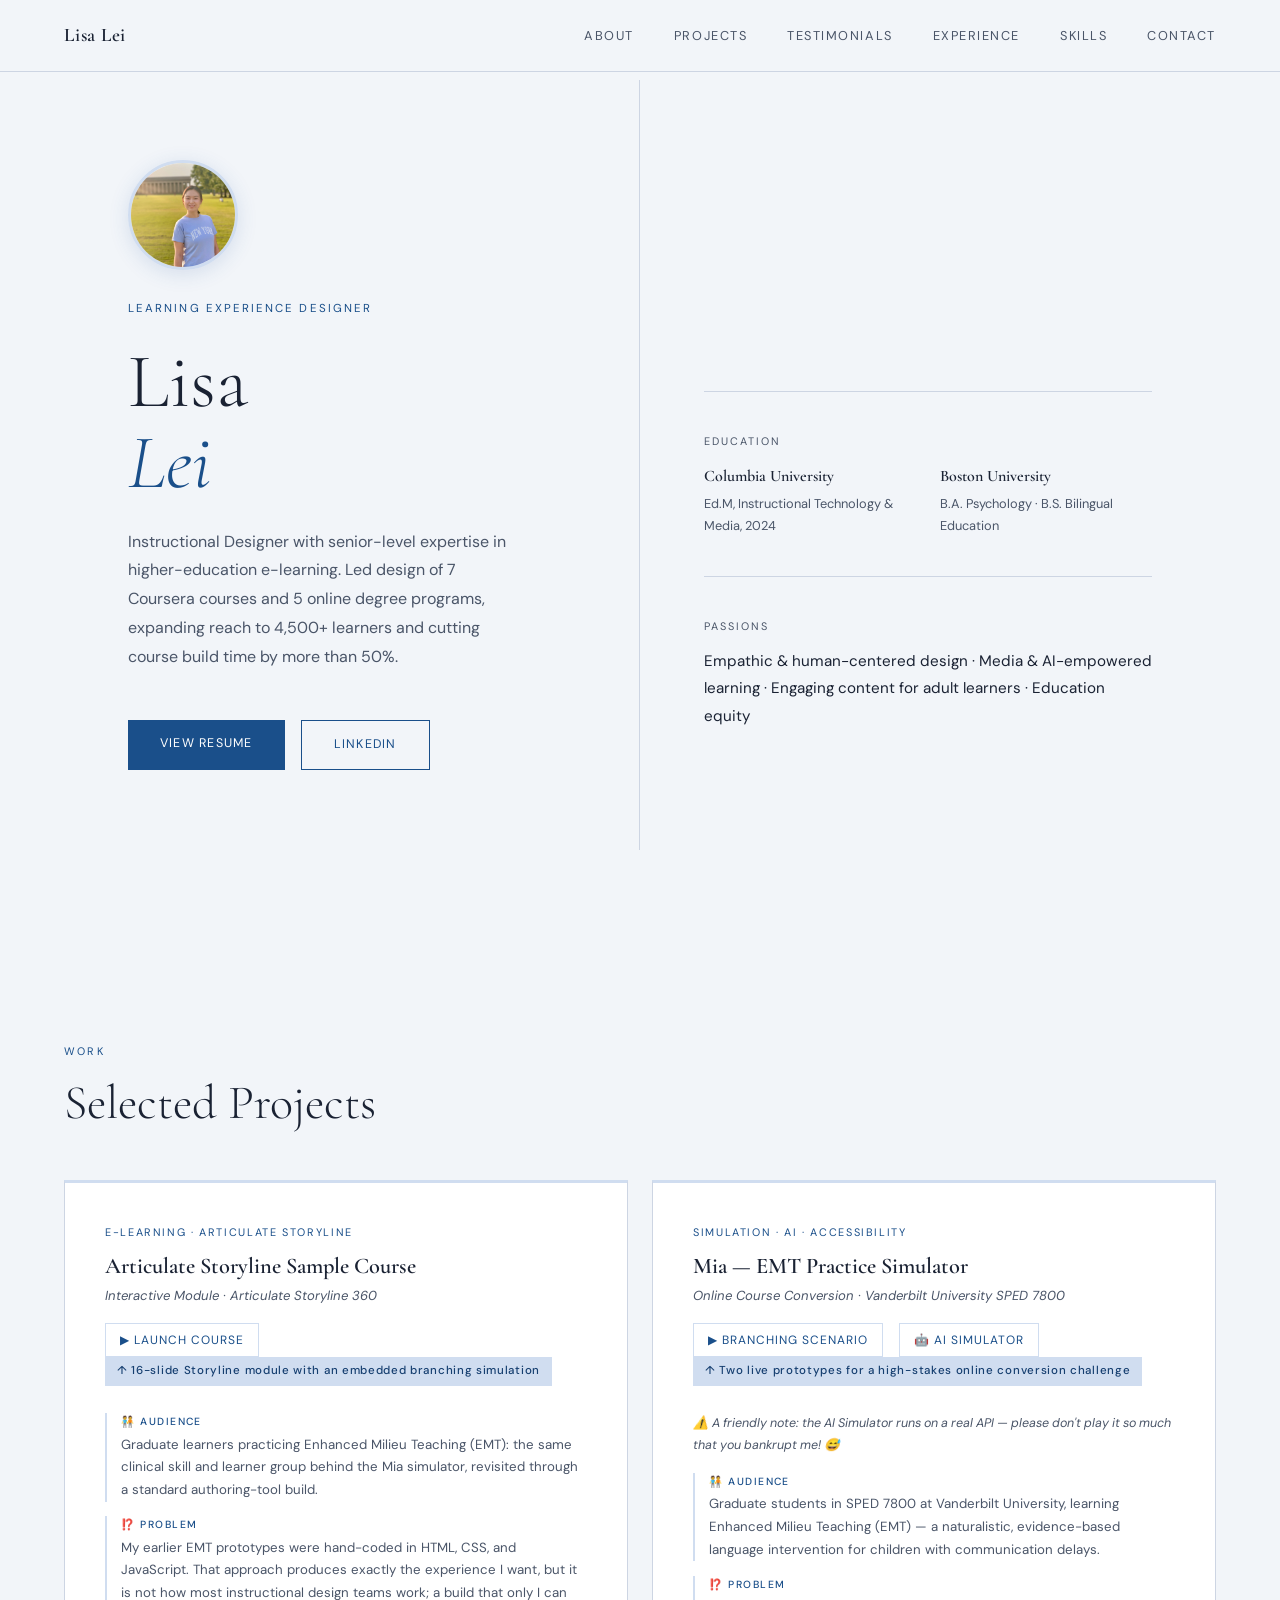
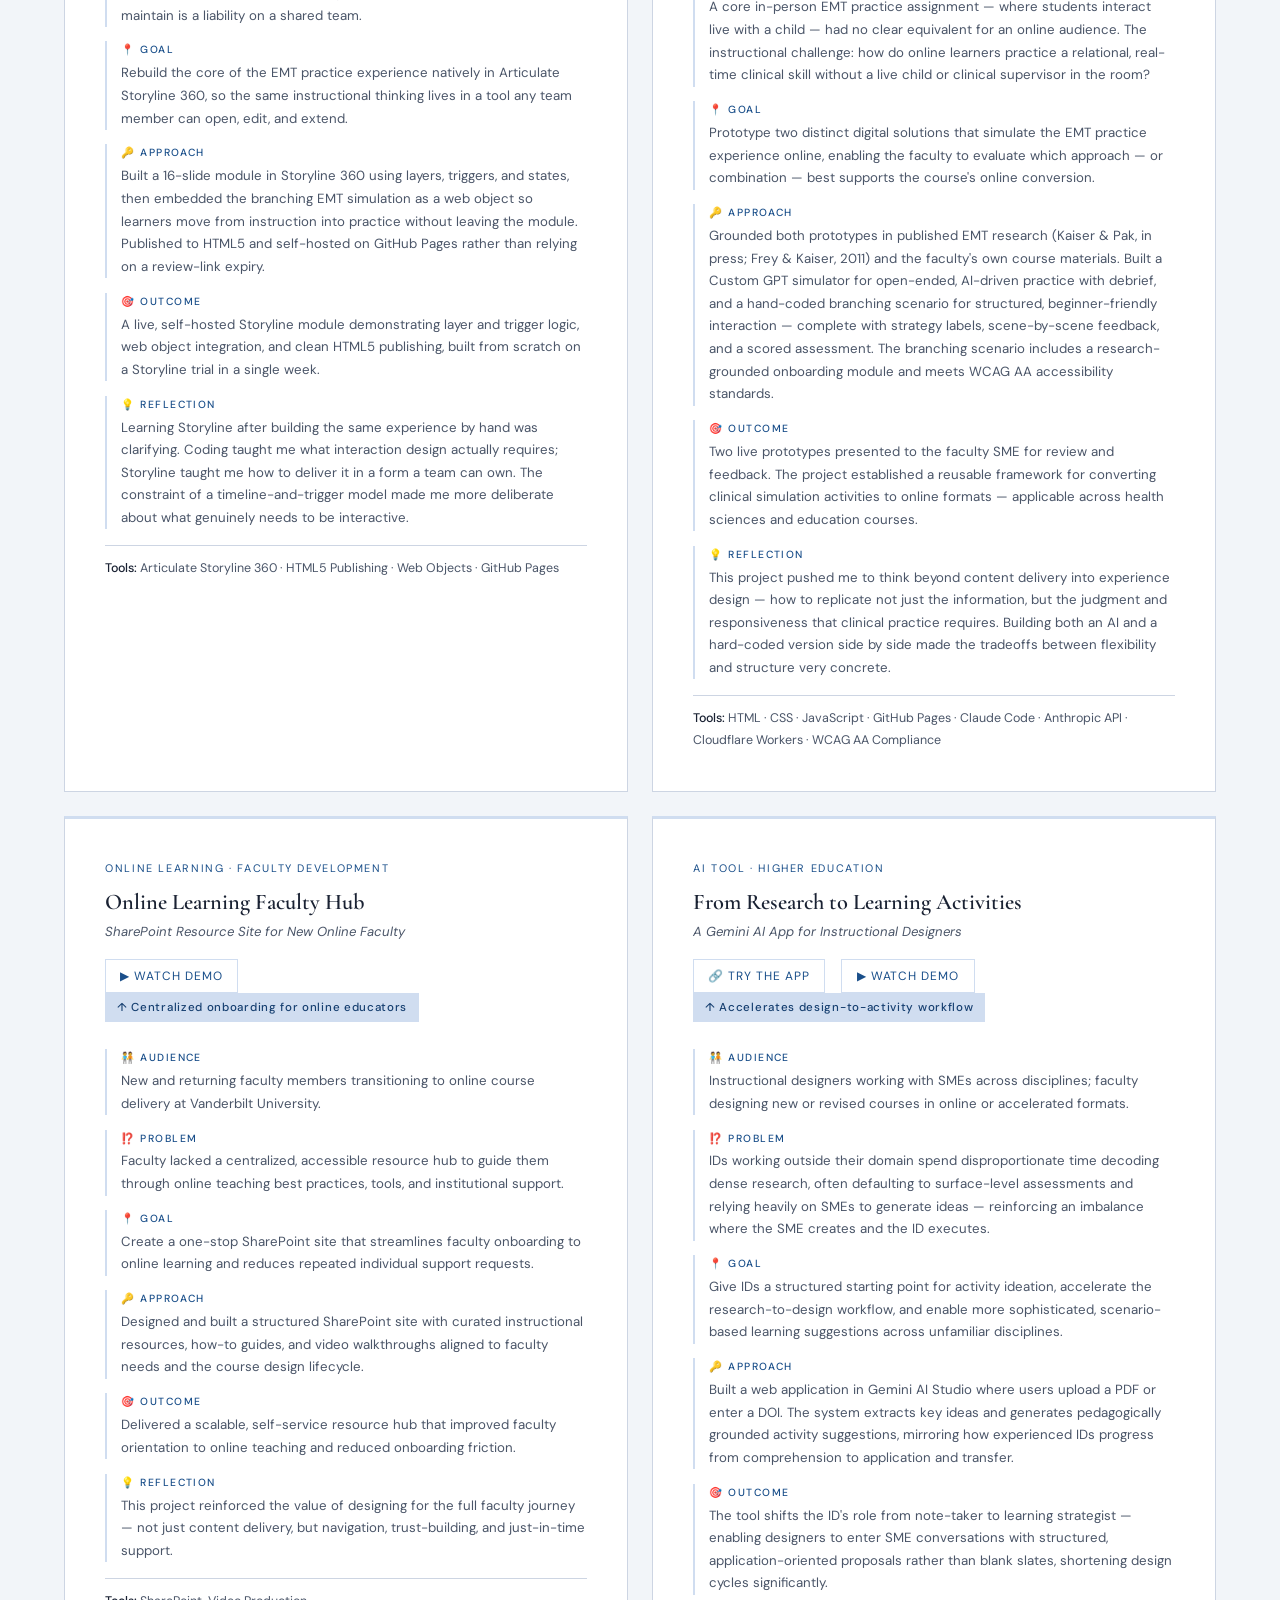
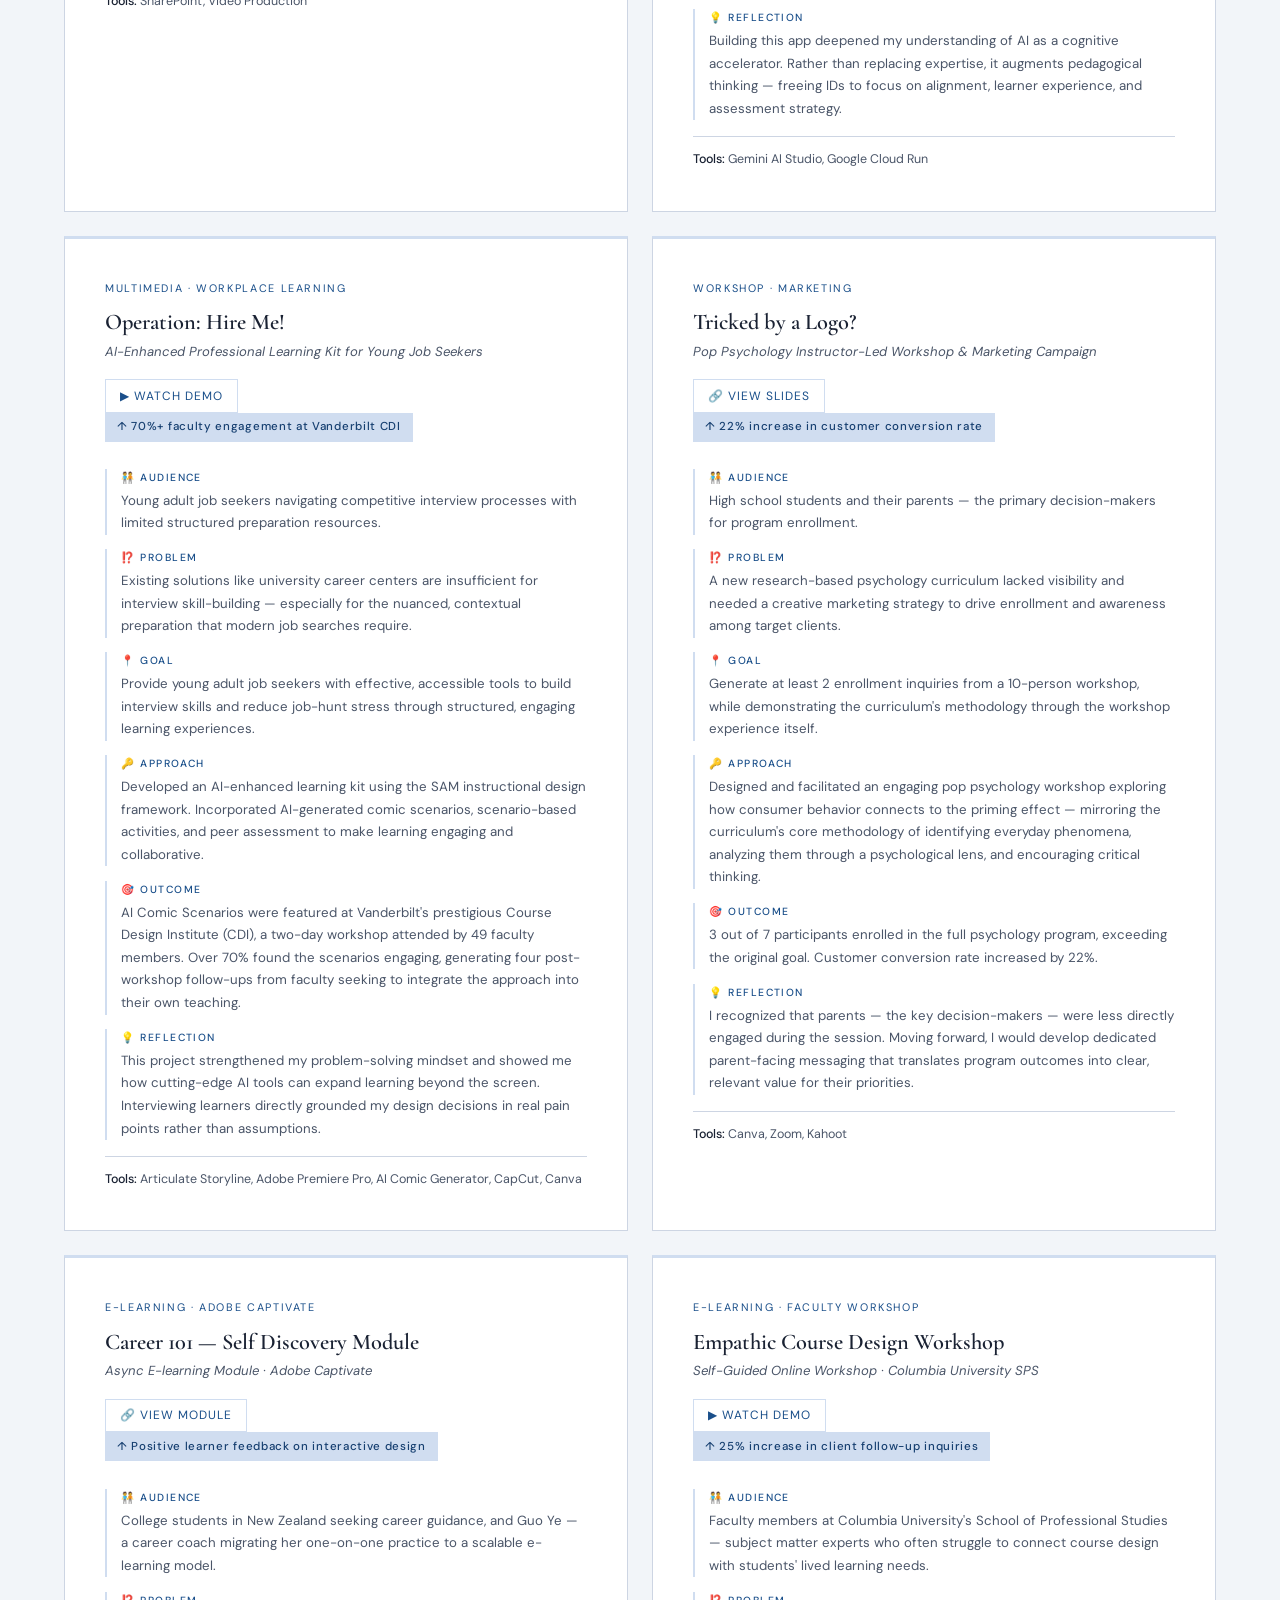
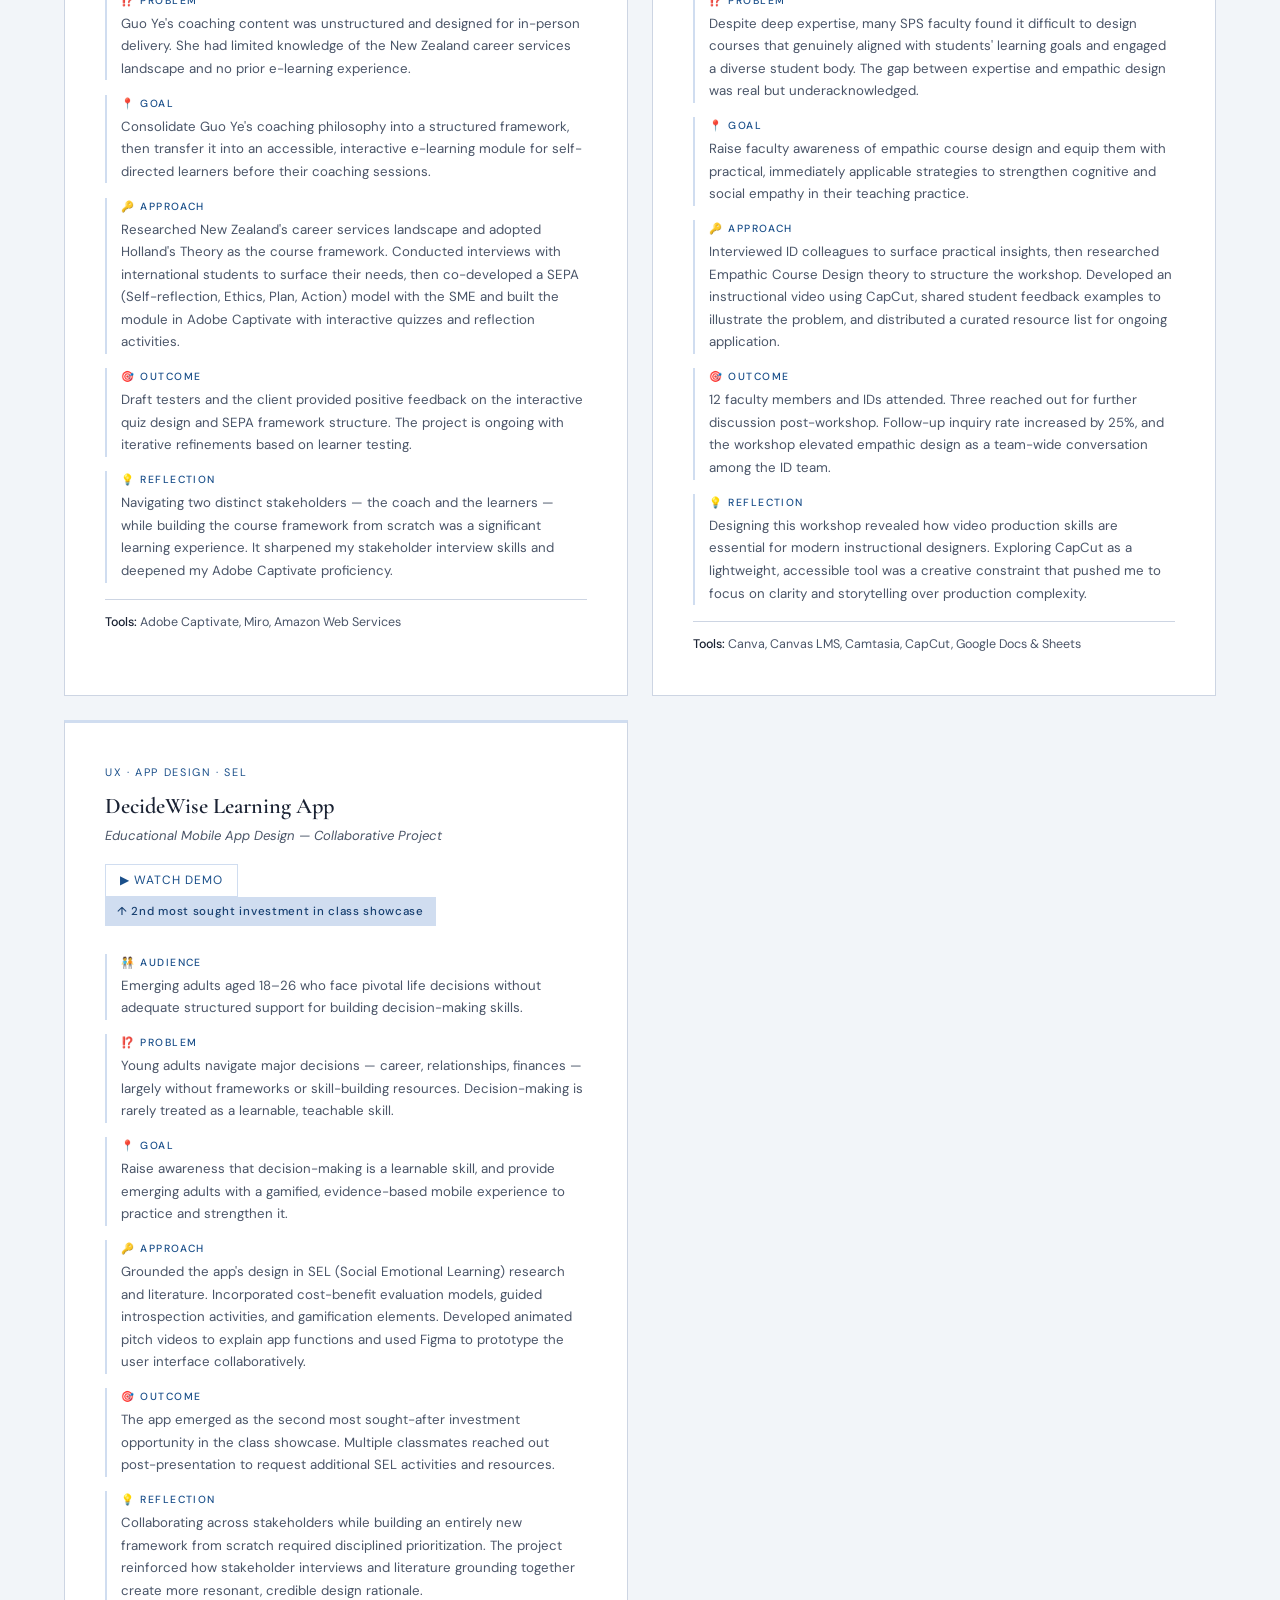
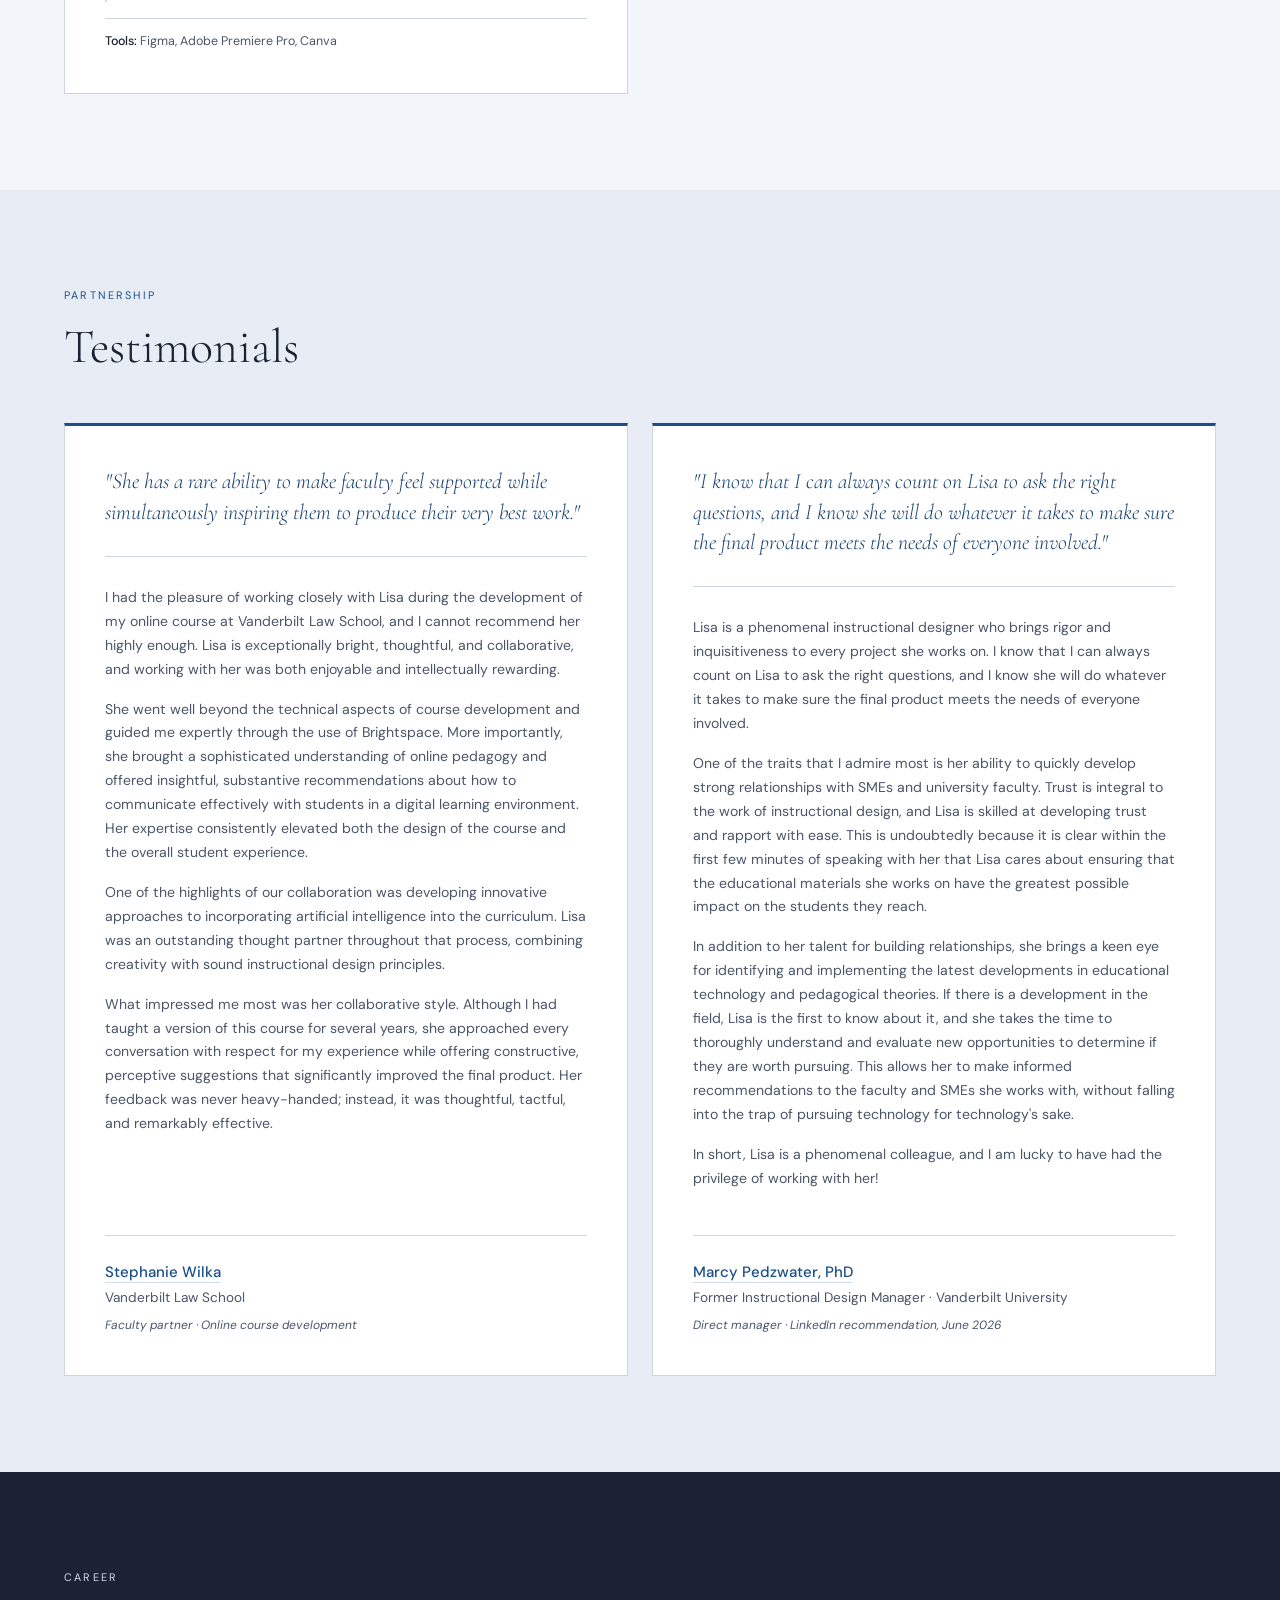
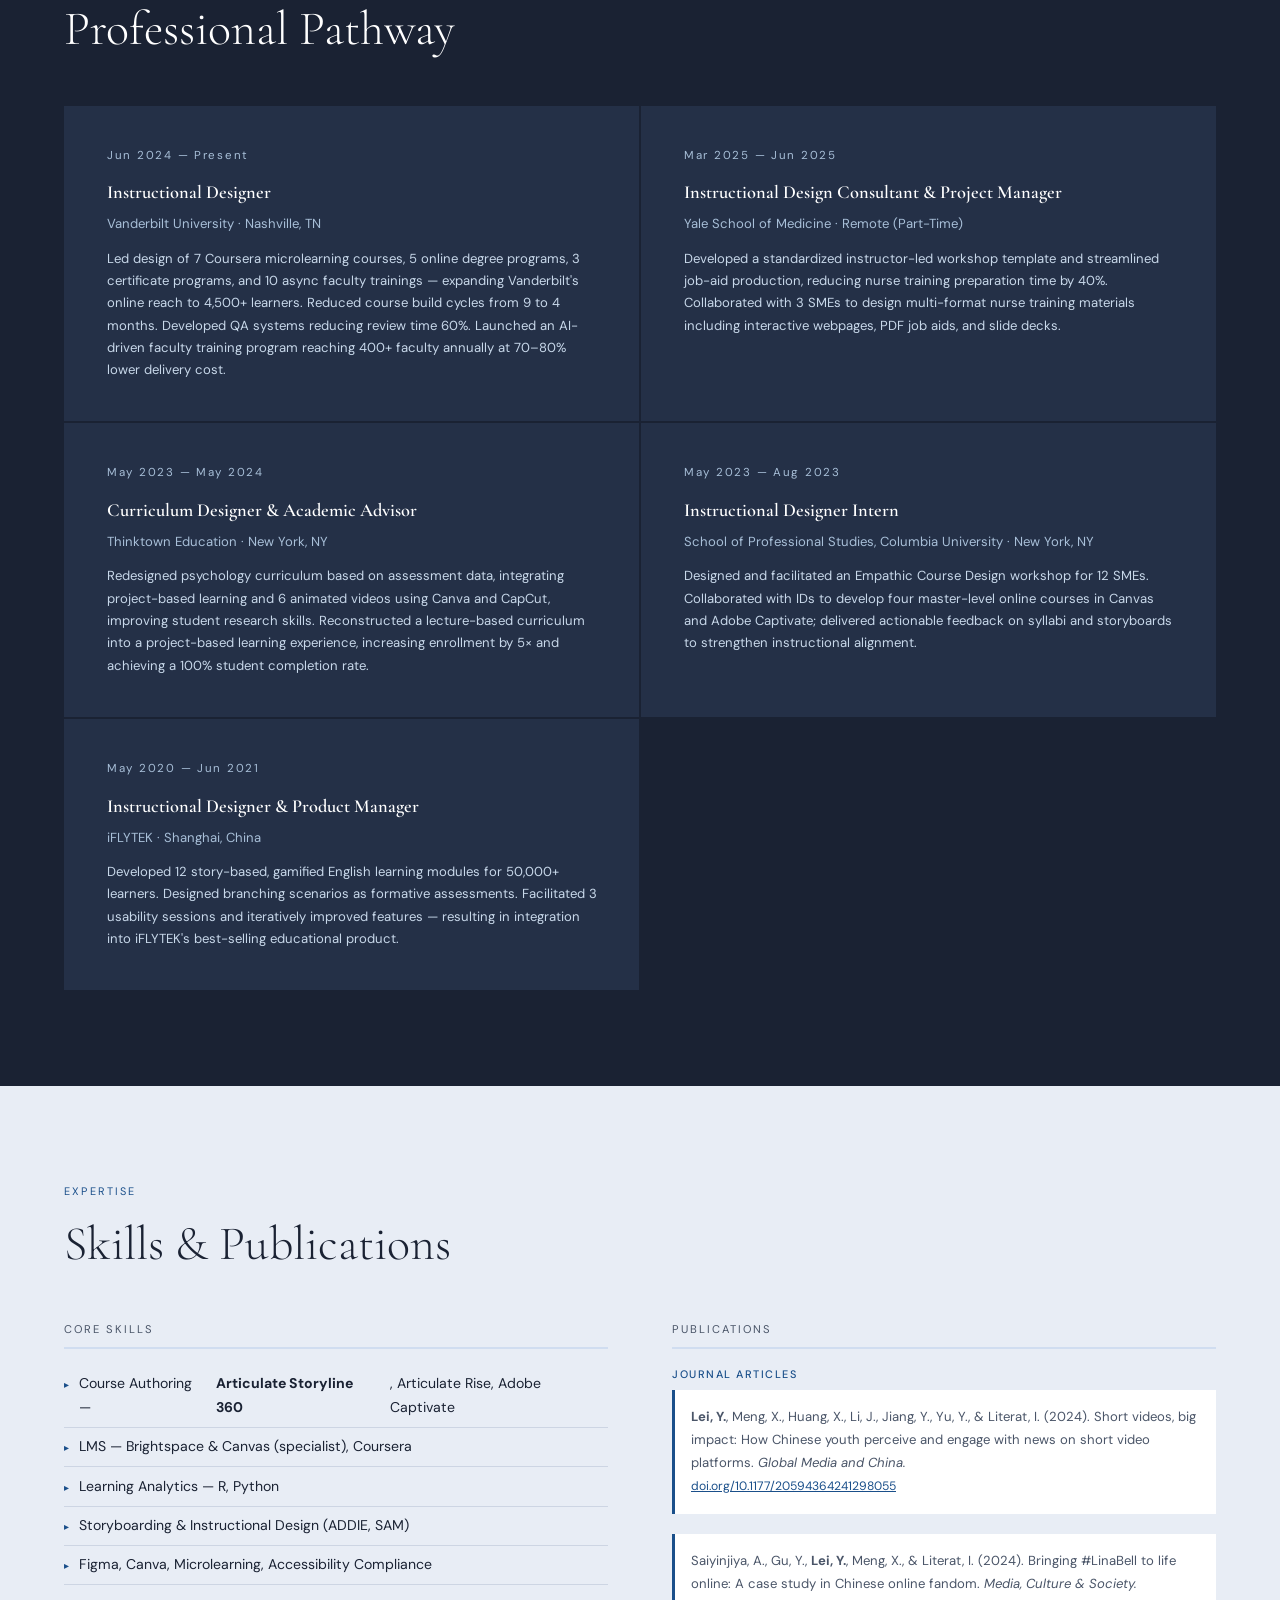
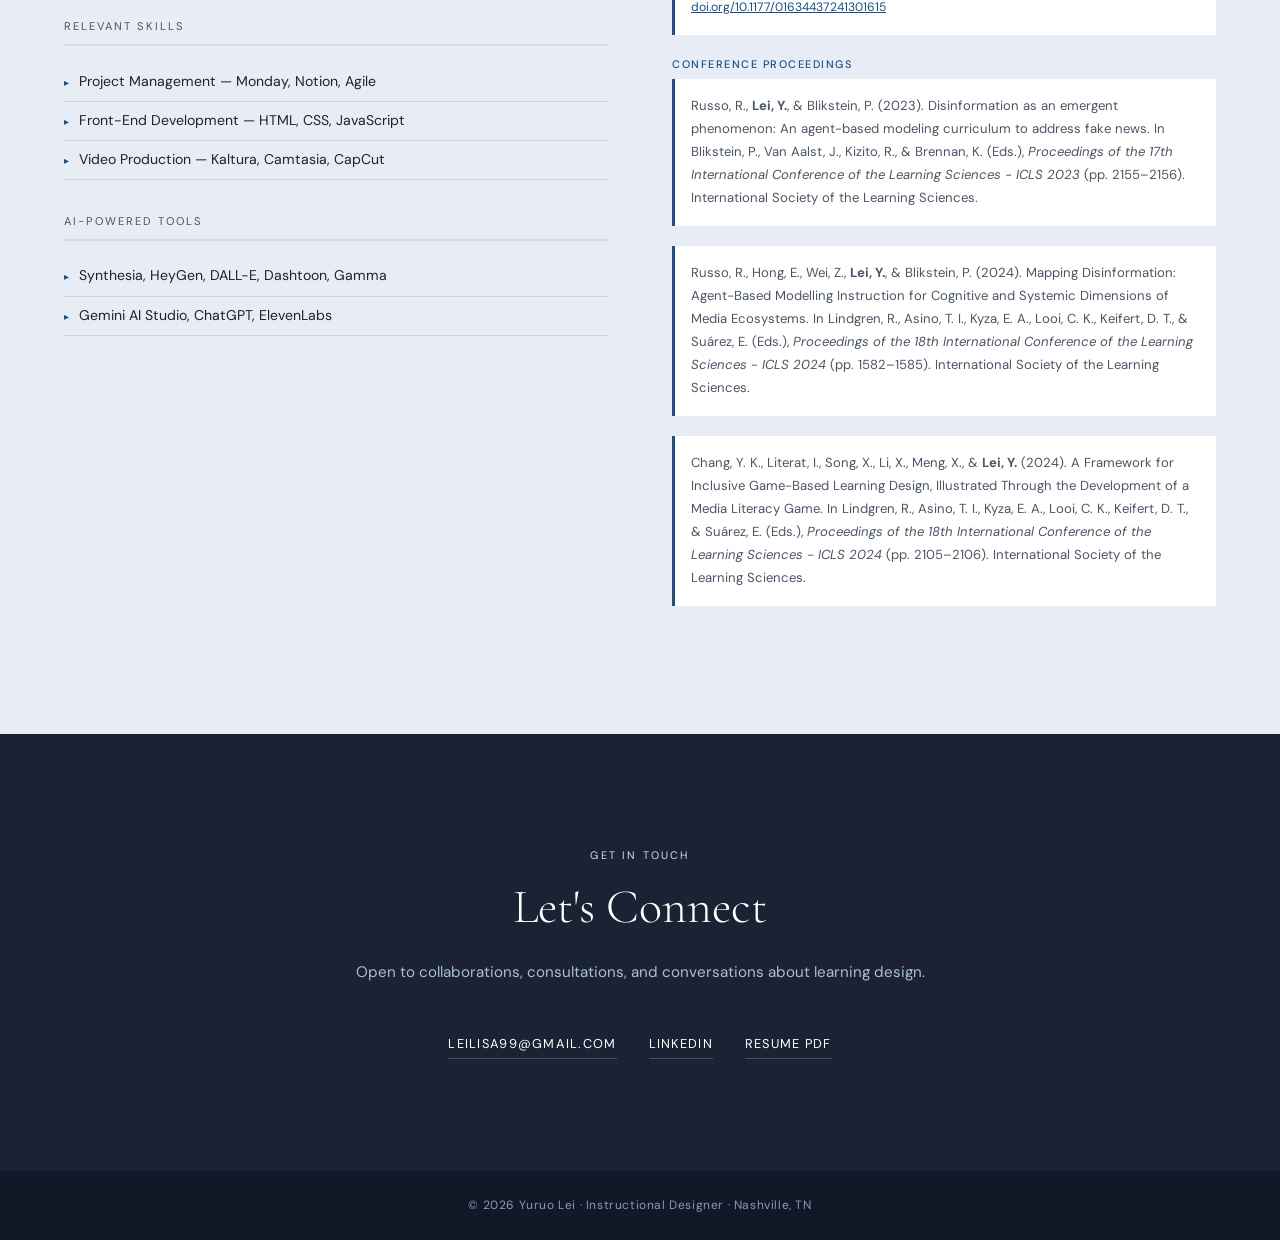
==== commit 89849e96: "Add files via upload Add SEO metadata, sitemap, and updated accessibilty/layout for site" ====
--- a/index.html
+++ b/index.html
@@ -3,7 +3,62 @@
 <head>
 <meta charset="UTF-8">
 <meta name="viewport" content="width=device-width, initial-scale=1.0">
-<title>Lisa Lei — Instructional Designer</title>
+<title>Lisa Lei | Instructional Designer Portfolio</title>
+<meta name="description" content="Portfolio of Lisa Lei (Yuruo Lei), instructional designer specializing in online course development, faculty partnership, and AI-integrated learning in higher education. Projects in Articulate Storyline, Brightspace, Canvas, and Coursera.">
+<meta name="author" content="Yuruo (Lisa) Lei">
+<link rel="canonical" href="https://ll3589.github.io/lisaleiportfolio.github.io/">
+<meta name="robots" content="index, follow">
+
+<!-- Open Graph (link previews on LinkedIn, Slack, Facebook) -->
+<meta property="og:type" content="profile">
+<meta property="og:title" content="Lisa Lei | Instructional Designer Portfolio">
+<meta property="og:description" content="Instructional designer specializing in online course development, faculty partnership, and AI-integrated learning in higher education.">
+<meta property="og:url" content="https://ll3589.github.io/lisaleiportfolio.github.io/">
+<meta property="og:image" content="https://ll3589.github.io/lisaleiportfolio.github.io/profile.jpeg">
+<meta property="og:site_name" content="Lisa Lei Portfolio">
+<meta property="profile:first_name" content="Lisa">
+<meta property="profile:last_name" content="Lei">
+
+<!-- Twitter/X card -->
+<meta name="twitter:card" content="summary_large_image">
+<meta name="twitter:title" content="Lisa Lei | Instructional Designer Portfolio">
+<meta name="twitter:description" content="Instructional designer specializing in online course development, faculty partnership, and AI-integrated learning in higher education.">
+<meta name="twitter:image" content="https://ll3589.github.io/lisaleiportfolio.github.io/profile.jpeg">
+
+<!-- Structured data: tells Google this page is a person -->
+<script type="application/ld+json">
+{
+  "@context": "https://schema.org",
+  "@type": "Person",
+  "name": "Yuruo (Lisa) Lei",
+  "alternateName": ["Lisa Lei", "Yuruo Lei"],
+  "jobTitle": "Instructional Designer",
+  "description": "Instructional designer specializing in online course development, faculty partnership, and AI-integrated learning in higher education.",
+  "url": "https://ll3589.github.io/lisaleiportfolio.github.io/",
+  "image": "https://ll3589.github.io/lisaleiportfolio.github.io/profile.jpeg",
+  "email": "mailto:leilisa99@gmail.com",
+  "sameAs": [
+    "https://www.linkedin.com/in/yuruolei9969/",
+    "https://github.com/ll3589"
+  ],
+  "alumniOf": [
+    { "@type": "CollegeOrUniversity", "name": "Teachers College, Columbia University" },
+    { "@type": "CollegeOrUniversity", "name": "Boston University" }
+  ],
+  "knowsAbout": [
+    "Instructional Design",
+    "Articulate Storyline",
+    "Adobe Captivate",
+    "Brightspace",
+    "Canvas LMS",
+    "Coursera course development",
+    "Online course design",
+    "Learning experience design",
+    "AI in education",
+    "Accessibility and Quality Matters"
+  ]
+}
+</script>
 <link href="https://fonts.googleapis.com/css2?family=Cormorant+Garamond:ital,wght@0,300;0,400;0,600;1,300;1,400&family=DM+Sans:wght@300;400;500&display=swap" rel="stylesheet">
 <style>
   :root {
@@ -462,28 +517,34 @@
     .exp-grid { grid-template-columns: 1fr; }
     .projects-grid { grid-template-columns: 1fr; }
     .skills-layout { grid-template-columns: 1fr; gap: 2rem; }
+    .testimonials-list { grid-template-columns: 1fr; gap: 2rem; }
+    .contact { padding: 4rem 1.5rem; }
+    .hero { min-height: auto; }
   }
 
   /* --- TESTIMONIALS --- */
   .testimonials { background: var(--section-alt); }
 
   .testimonials-list {
-    display: flex;
-    flex-direction: column;
-    gap: 2rem;
+    display: grid;
+    grid-template-columns: repeat(2, 1fr);
+    gap: 1.5rem;
+    align-items: start;
   }
 
   .testimonial-card {
     background: var(--card-bg);
     border: 1px solid var(--border);
     border-top: 3px solid var(--accent);
-    padding: 3rem;
-    max-width: 900px;
+    padding: 2.5rem;
+    display: flex;
+    flex-direction: column;
+    height: 100%;
   }
 
   .testimonial-pull {
     font-family: 'Cormorant Garamond', serif;
-    font-size: clamp(1.3rem, 2.4vw, 1.75rem);
+    font-size: clamp(1.15rem, 1.7vw, 1.4rem);
     font-weight: 300;
     font-style: italic;
     line-height: 1.4;
@@ -493,10 +554,12 @@
     border-bottom: 1px solid var(--border);
   }
 
+  .testimonial-body { flex: 1; }
+
   .testimonial-body p {
     color: var(--warm-gray);
     margin-bottom: 1rem;
-    font-size: 0.95rem;
+    font-size: 0.88rem;
   }
 
   .testimonial-attrib {
@@ -510,9 +573,66 @@
   .testimonial-attrib a { color: var(--accent); text-decoration: none; border-bottom: 1px solid var(--accent-light); }
   .testimonial-attrib a:hover { border-bottom-color: var(--accent); }
 
+  /* --- TABLET --- */
   @media (max-width: 768px) {
-    .testimonial-card { padding: 2rem; }
-  }
+    nav { padding: 0.9rem 1.25rem; }
+    .nav-links { gap: 0.9rem; }
+    .nav-links a { font-size: 0.72rem; letter-spacing: 0.08em; }
+    .project-card, .exp-item, .testimonial-card { padding: 2rem; }
+    .hero-left { padding: 5rem 1.25rem 2rem; }
+    .hero-right { padding: 2rem 1.25rem; }
+  }
+
+  /* --- PHONE --- */
+  @media (max-width: 600px) {
+    body { font-size: 14px; }
+
+    nav {
+      flex-direction: column;
+      align-items: flex-start;
+      gap: 0.5rem;
+      padding: 0.75rem 1rem;
+    }
+    .nav-name { font-size: 1.05rem; }
+    .nav-links {
+      flex-wrap: wrap;
+      gap: 0.5rem 1rem;
+      width: 100%;
+    }
+    .nav-links a { font-size: 0.65rem; letter-spacing: 0.06em; }
+
+    section { padding: 3rem 1.25rem; }
+    .contact { padding: 3.5rem 1.25rem; }
+    .section-title { margin-bottom: 2rem; }
+
+    .hero { padding-top: 7rem; }
+    .hero-left { padding: 1.5rem 1.25rem 2rem; }
+    .hero-name { font-size: clamp(2.6rem, 13vw, 3.5rem); }
+    .hero-photo-wrap { width: 88px; height: 88px; margin-bottom: 1.2rem; }
+
+    .project-card, .exp-item, .testimonial-card { padding: 1.5rem; }
+    .project-title { font-size: 1.25rem; }
+    .projects-grid { gap: 1rem; }
+
+    .project-links, .contact-links { gap: 0.75rem; }
+    .btn-primary, .project-link, .contact-link { min-height: 44px; display: inline-flex; align-items: center; }
+
+    .testimonial-pull { font-size: 1.1rem; padding-bottom: 1.25rem; margin-bottom: 1.25rem; }
+    .testimonial-body p { font-size: 0.9rem; }
+
+    .pub-item { padding: 0.85rem; font-size: 0.8rem; }
+  }
+
+  /* --- SMALL PHONE --- */
+  @media (max-width: 380px) {
+    .nav-links a { font-size: 0.6rem; }
+    section { padding: 2.5rem 1rem; }
+    .project-card, .exp-item, .testimonial-card { padding: 1.25rem; }
+  }
+
+  /* Never let a long URL or word blow out the layout */
+  .project-detail, .testimonial-body, .exp-item, .pub-item { overflow-wrap: break-word; }
+  img { max-width: 100%; height: auto; }
 </style>
 </head>
 <body>
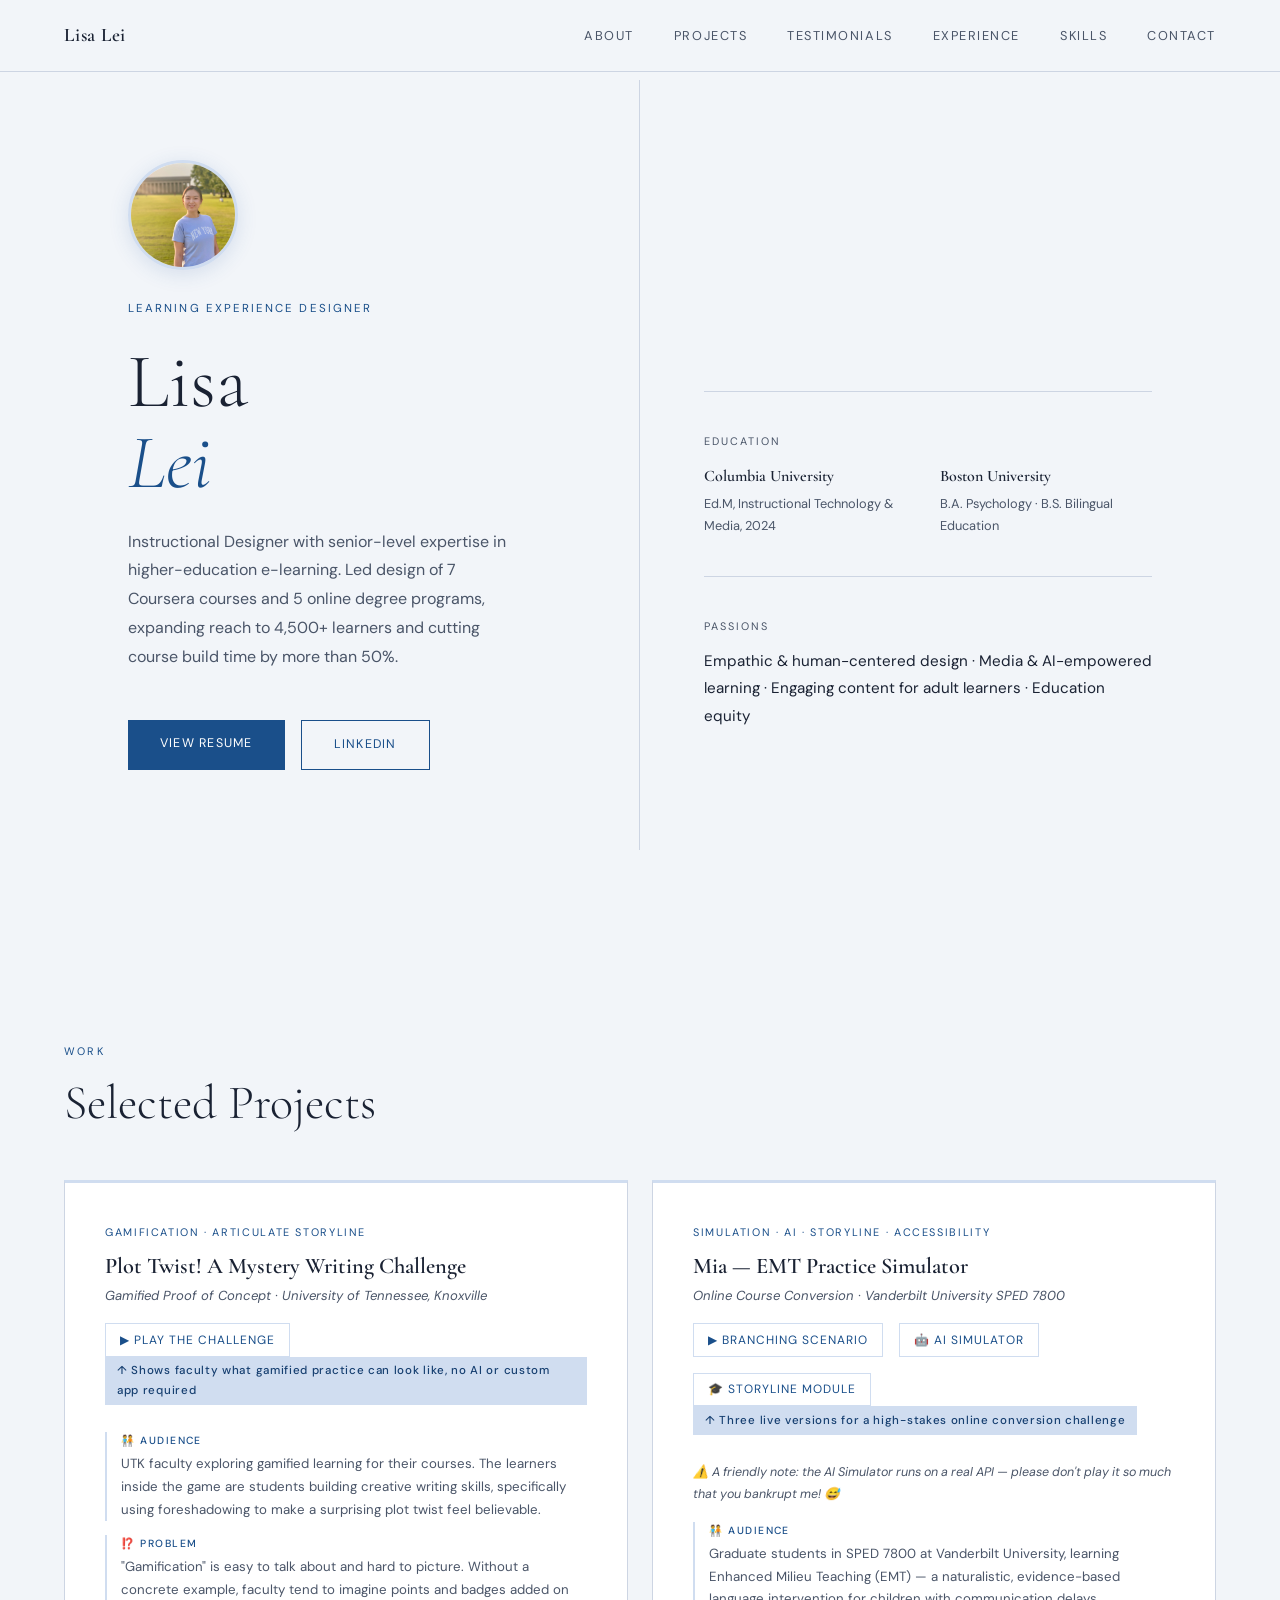
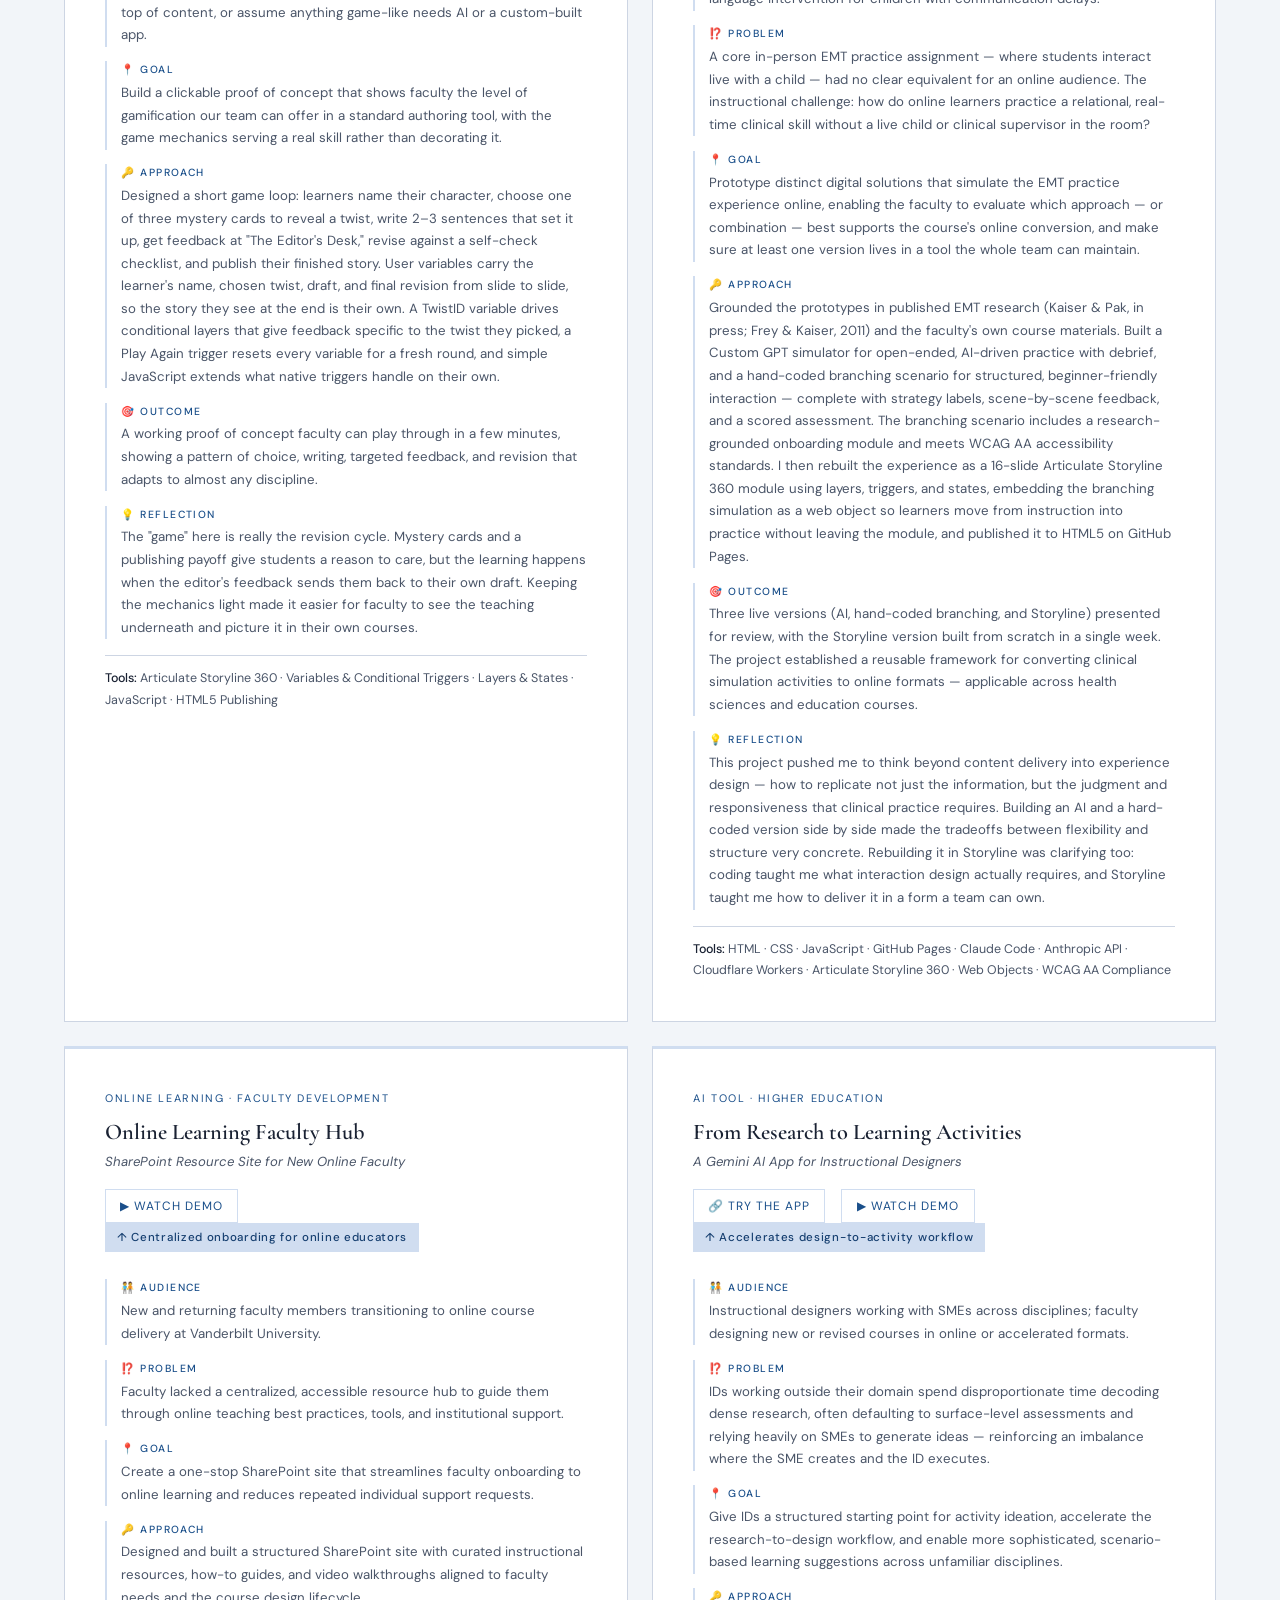
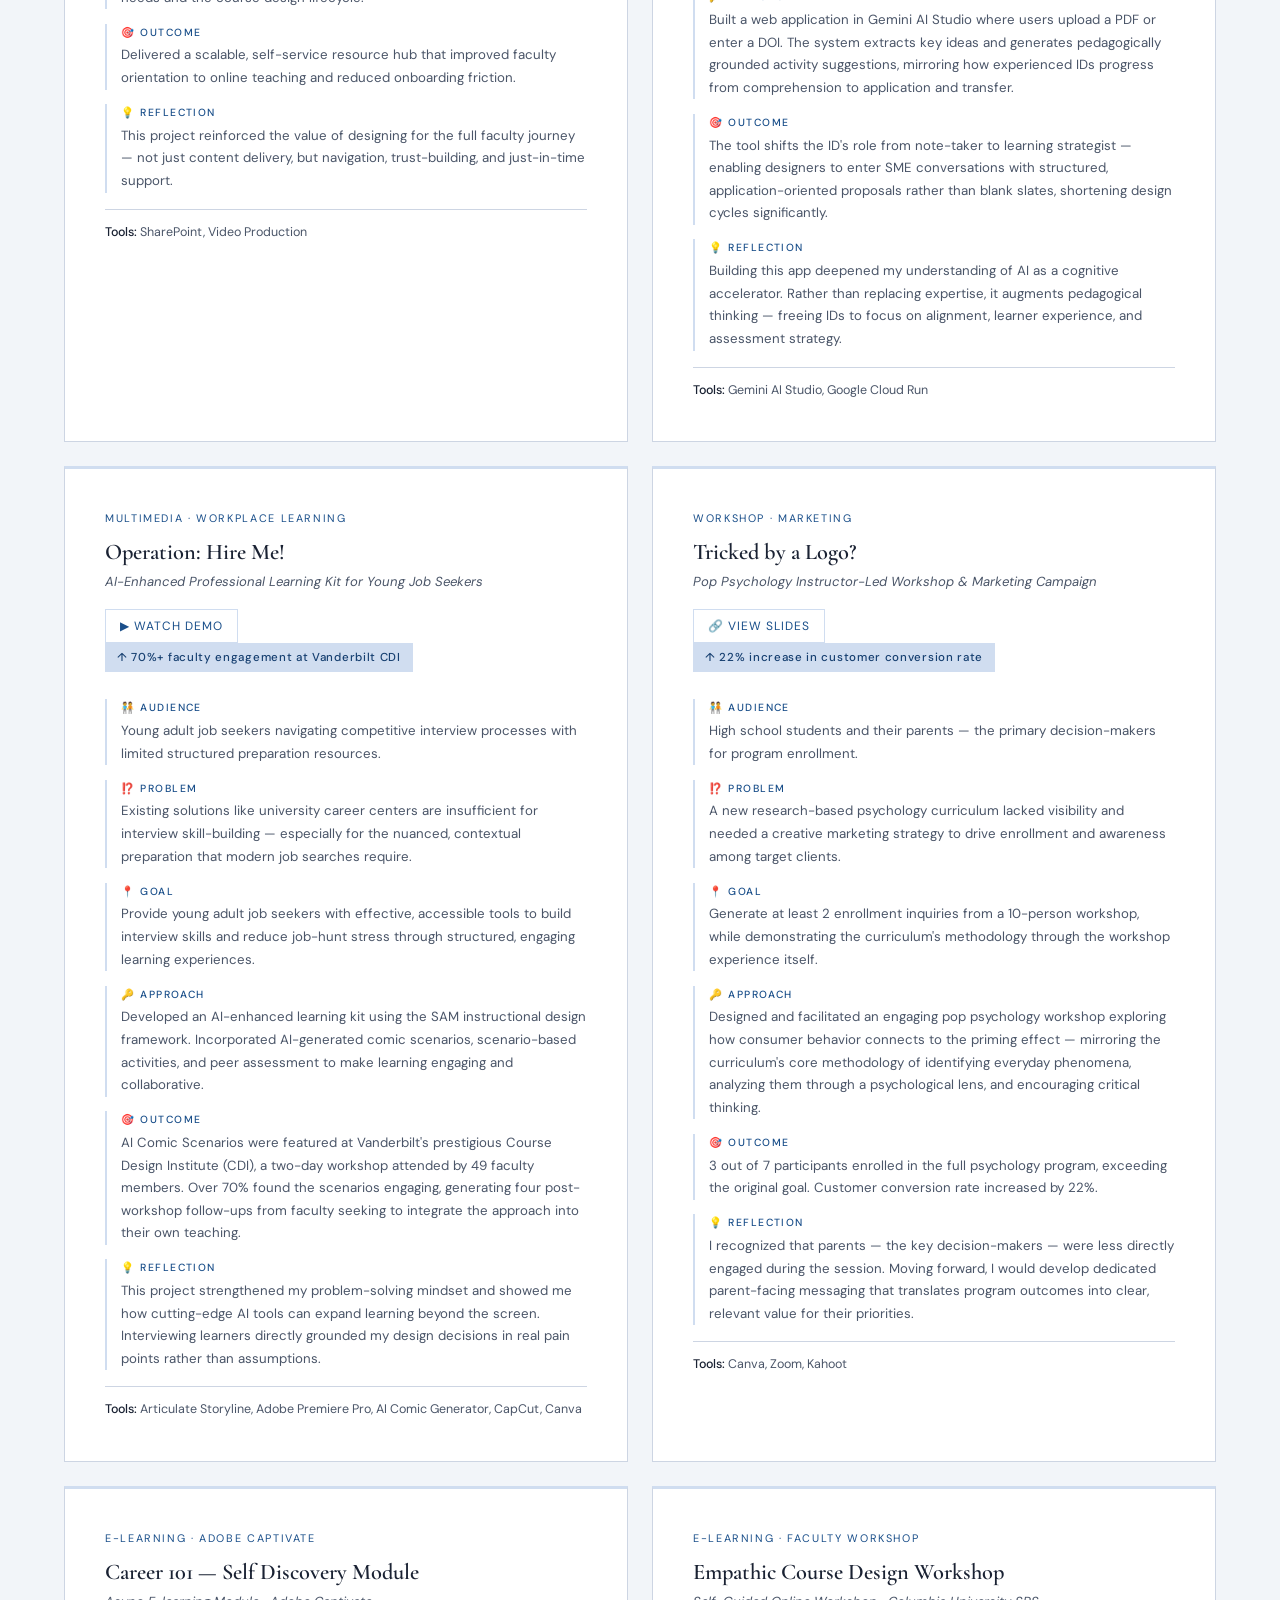
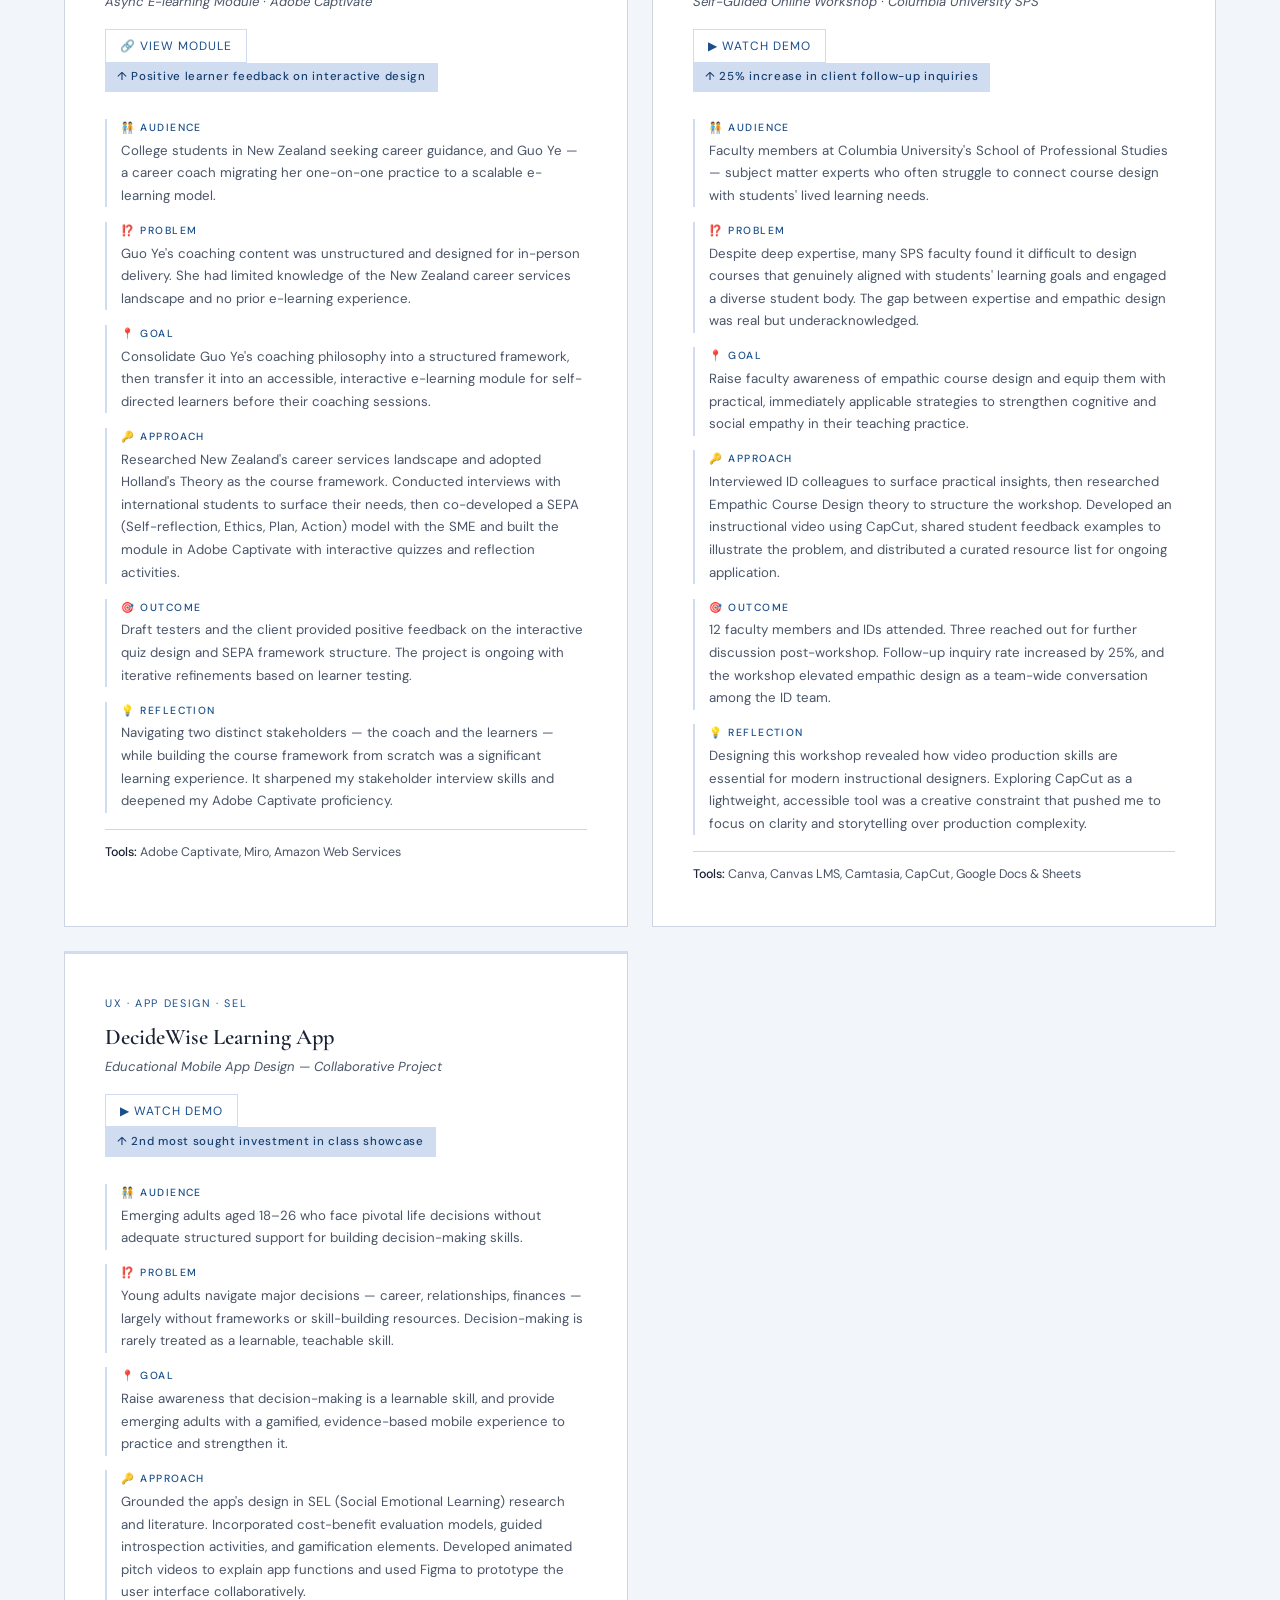
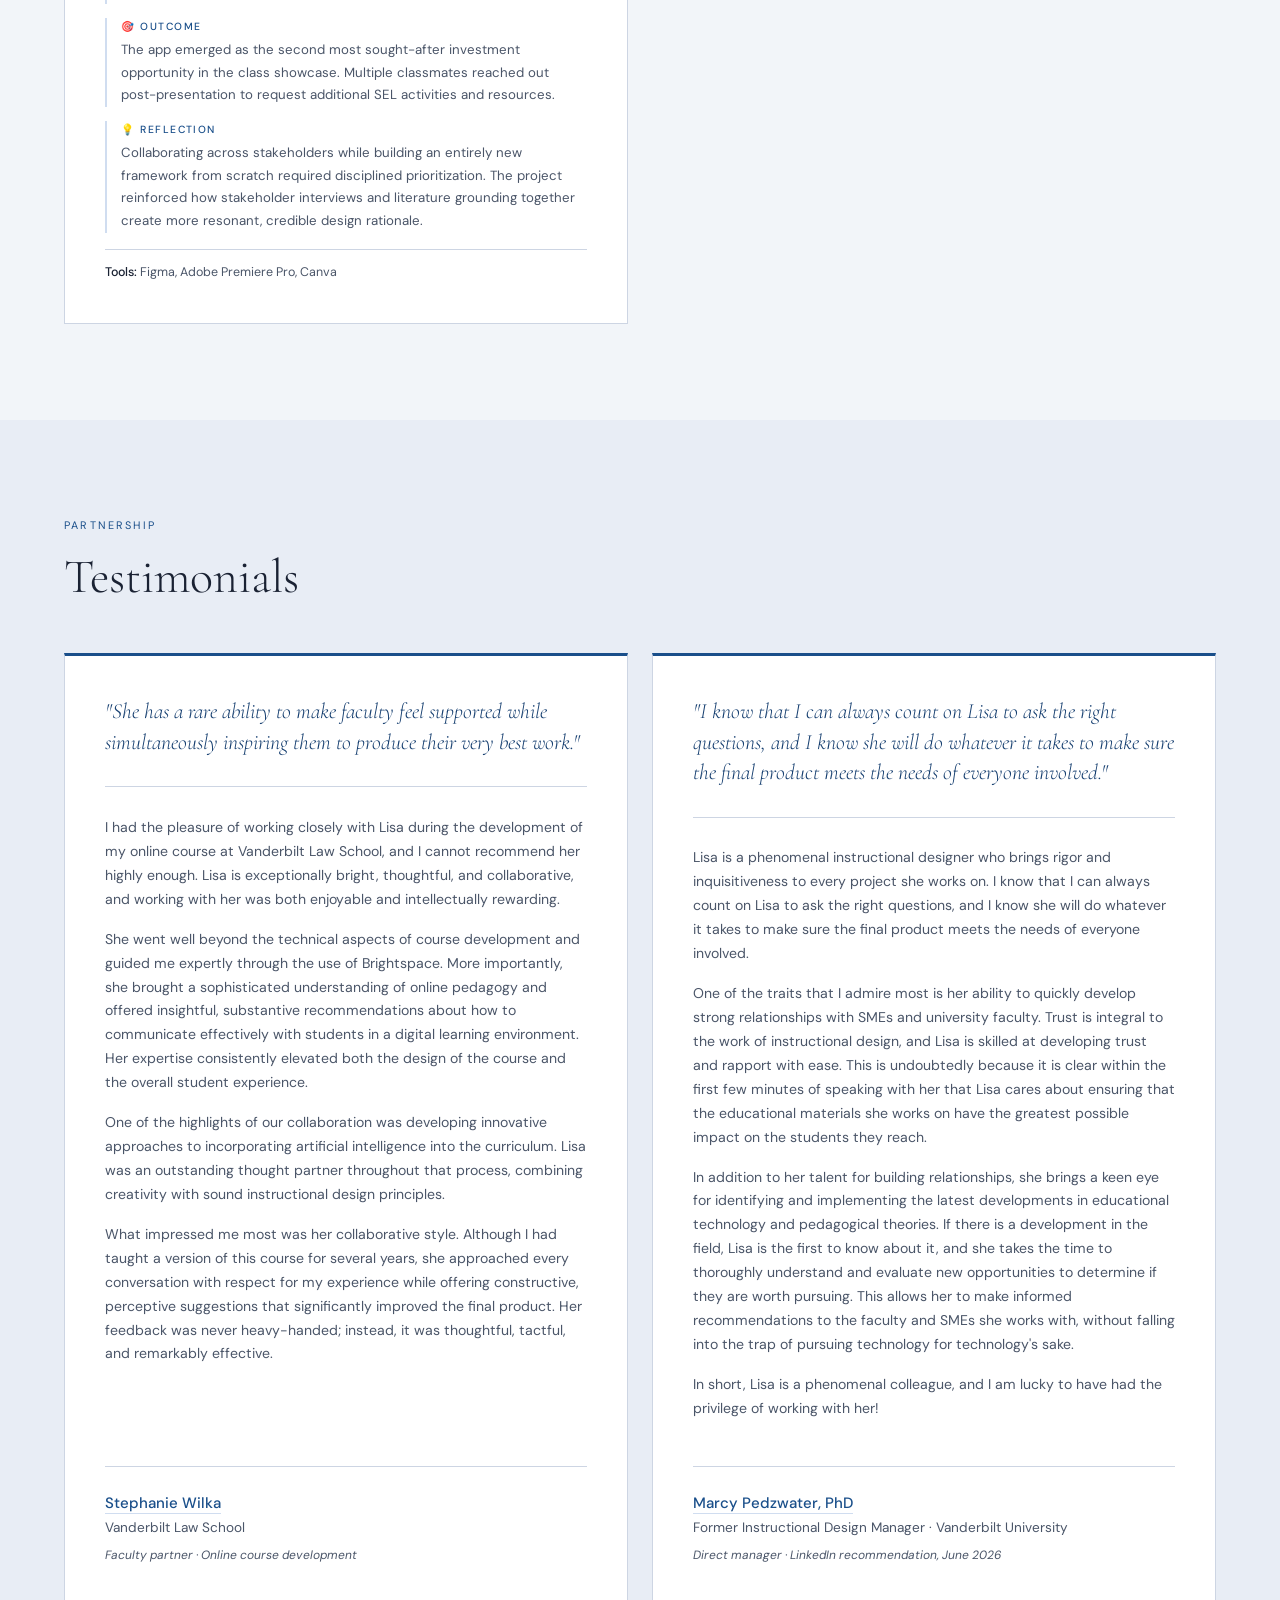
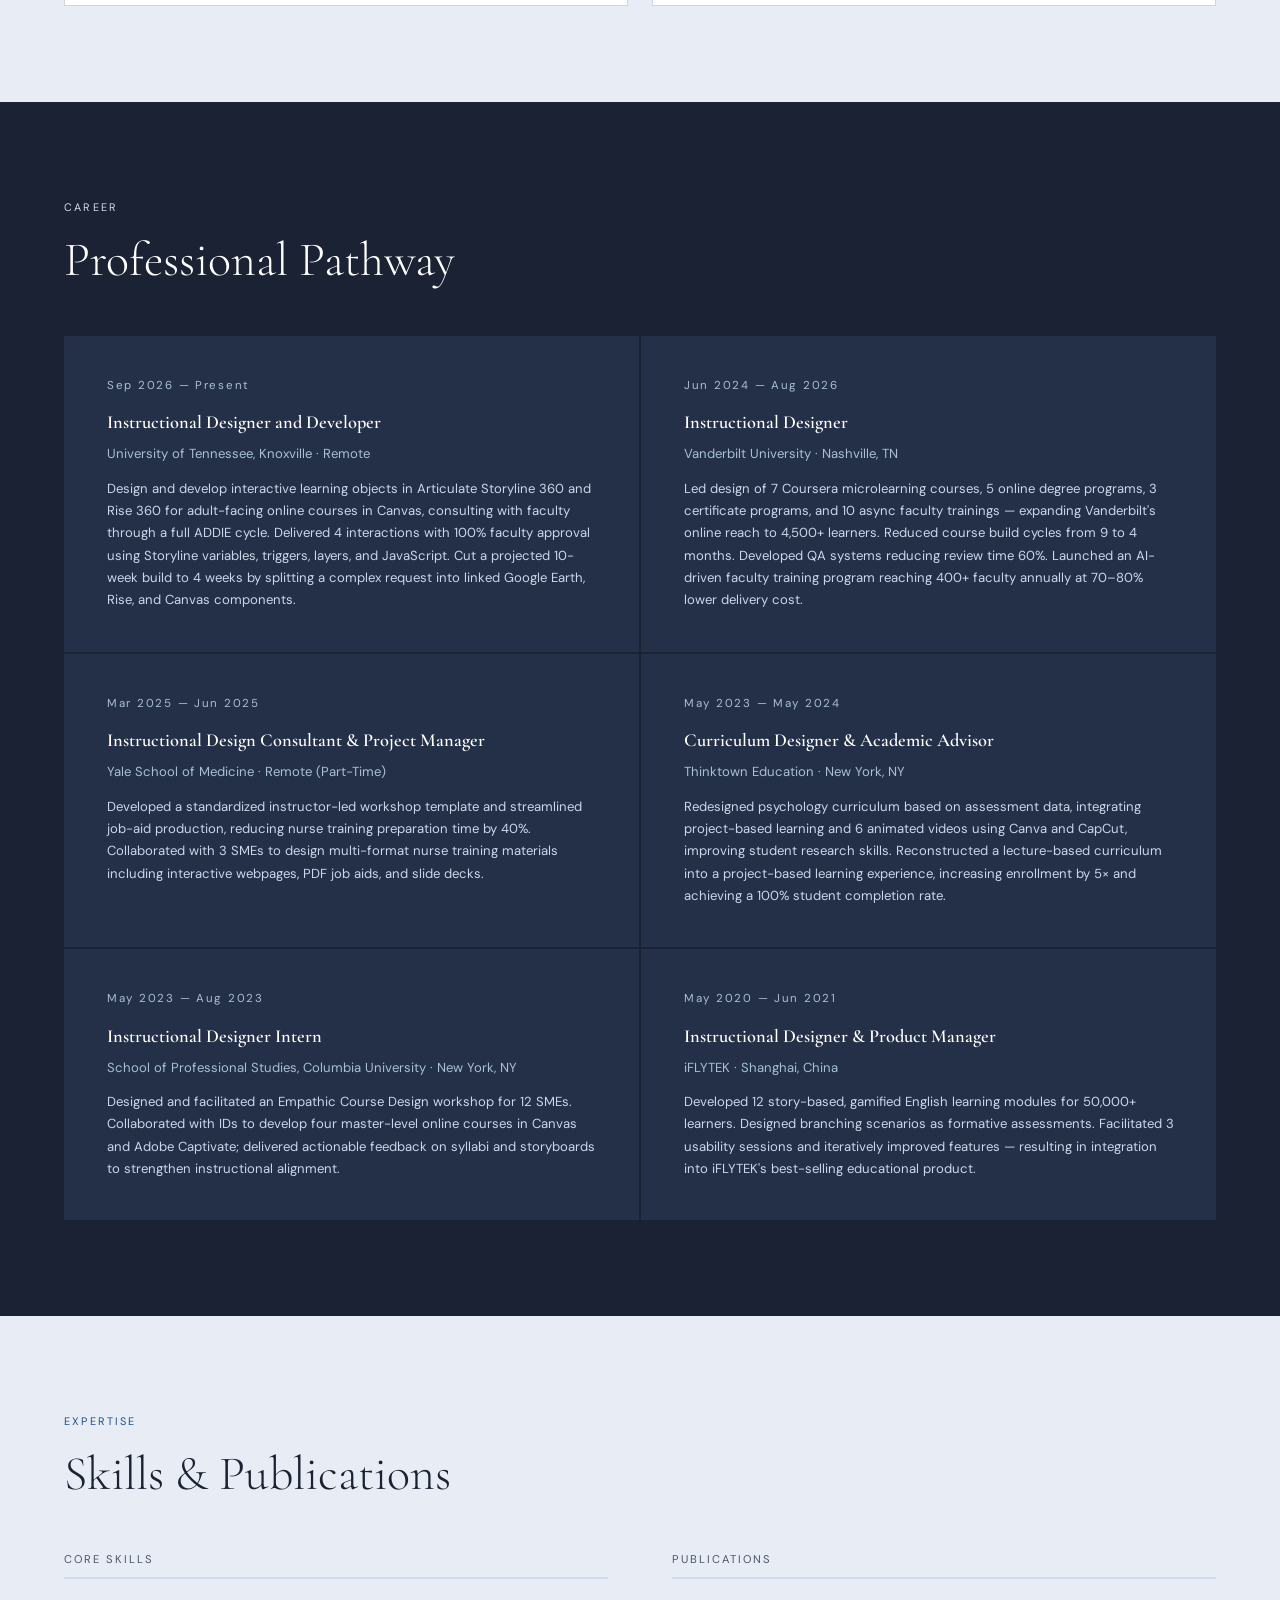
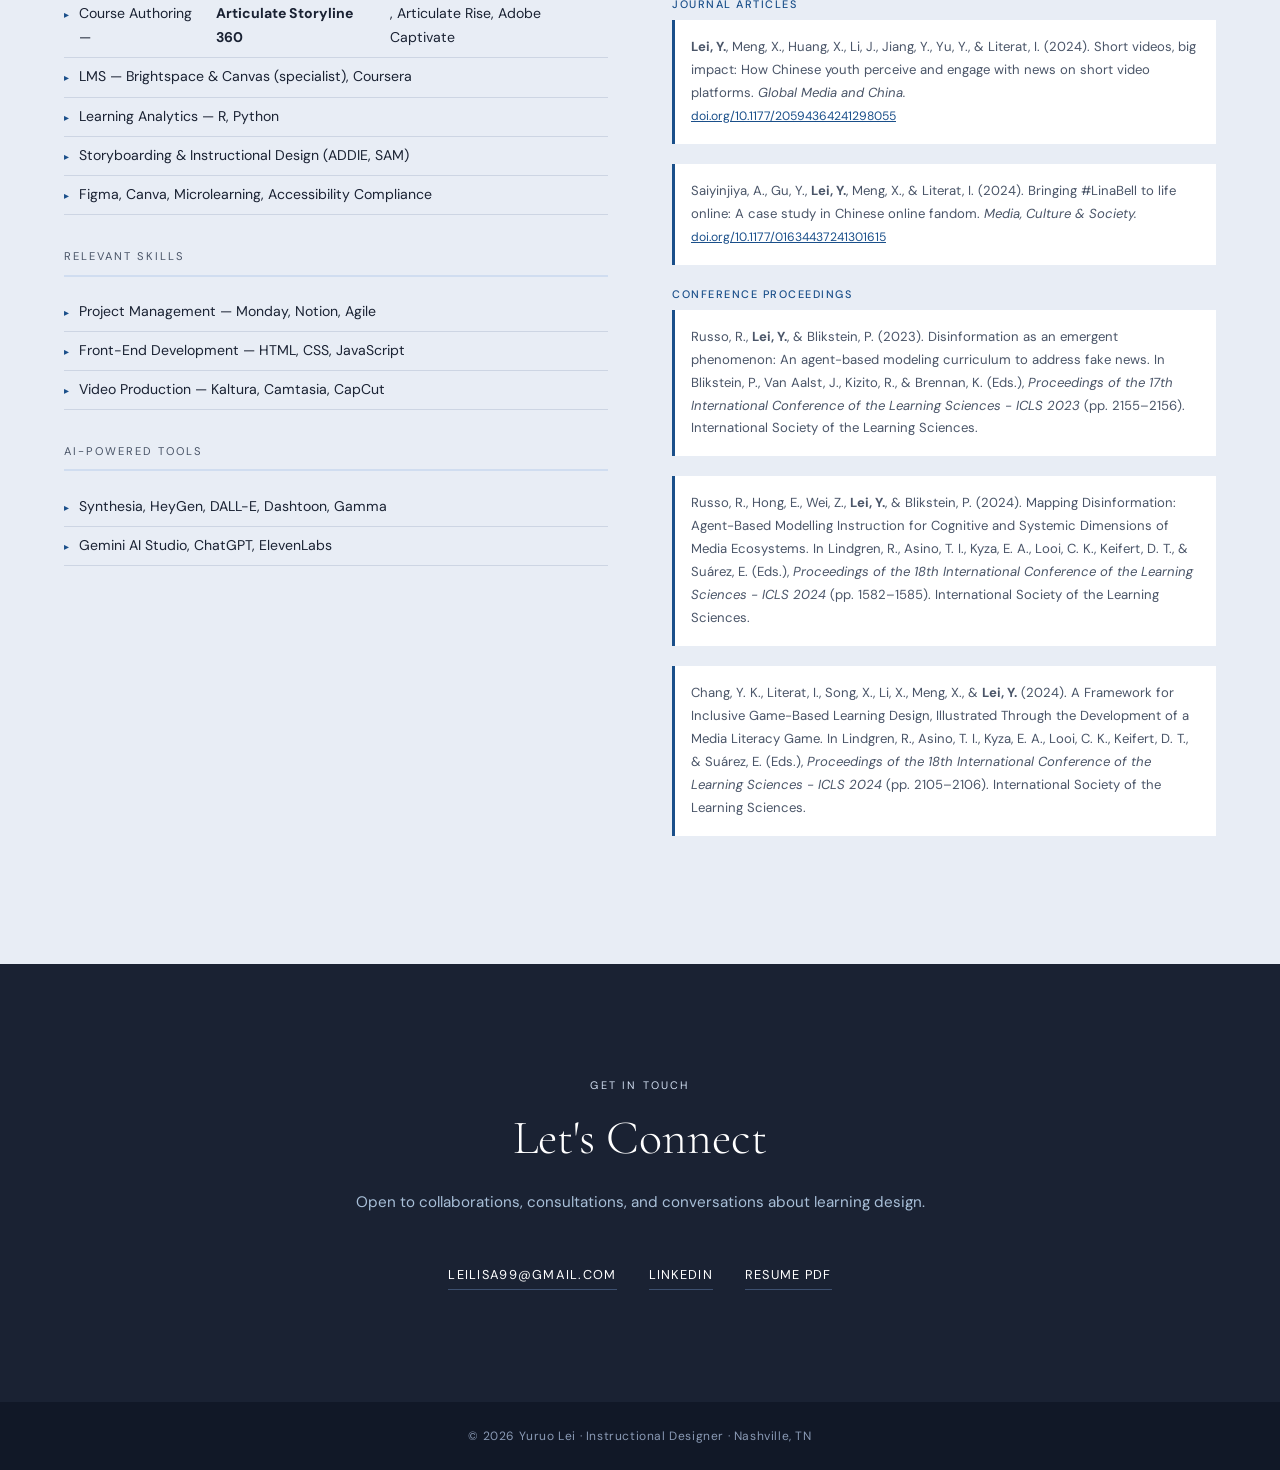
==== commit 0df15402: "Add files via upload" ====
--- a/index.html
+++ b/index.html
@@ -660,7 +660,7 @@
     <h1 class="hero-name">Lisa<br><em>Lei</em></h1>
     <p class="hero-tagline">Instructional Designer with senior-level expertise in higher-education e-learning. Led design of 7 Coursera courses and 5 online degree programs, expanding reach to 4,500+ learners and cutting course build time by more than 50%.</p>
     <div class="hero-cta">
-      <a href="Lisa_Lei_Resume.pdf" class="btn-primary" target="_blank">View Resume</a>
+      <a href="Lisa_Lei_HigherEd_Oct2026.pdf" class="btn-primary" target="_blank">View Resume</a>
       <a href="https://www.linkedin.com/in/yuruolei9969/" class="btn-outline" target="_blank">LinkedIn</a>
     </div>
   </div>
@@ -690,54 +690,55 @@
   <p class="section-label">Work</p>
   <h2 class="section-title">Selected Projects</h2>
   <div class="projects-grid">
-    <!-- 0. Articulate Storyline Sample Course -->
+    <!-- 00. Plot Twist! Gamified Storyline Proof of Concept (UTK) -->
     <div class="project-card fade-in">
-      <p class="project-tag">E-Learning · Articulate Storyline</p>
-      <h3 class="project-title">Articulate Storyline Sample Course</h3>
-      <p class="project-subtitle">Interactive Module · Articulate Storyline 360</p>
+      <p class="project-tag">Gamification · Articulate Storyline</p>
+      <h3 class="project-title">Plot Twist! A Mystery Writing Challenge</h3>
+      <p class="project-subtitle">Gamified Proof of Concept · University of Tennessee, Knoxville</p>
       <div class="project-links">
-        <a href="emt-sample-course/" class="project-link" target="_blank">▶ Launch Course</a>
-      </div>
-      <span class="project-impact">↑ 16-slide Storyline module with an embedded branching simulation</span>
+        <a href="plot-twist/" class="project-link" target="_blank">▶ Play the Challenge</a>
+      </div>
+      <span class="project-impact">↑ Shows faculty what gamified practice can look like, no AI or custom app required</span>
       <div class="project-detail">
         <div class="detail-row">
           <p class="detail-label">🧑‍🤝‍🧑 Audience</p>
-          <p class="detail-text">Graduate learners practicing Enhanced Milieu Teaching (EMT): the same clinical skill and learner group behind the Mia simulator, revisited through a standard authoring-tool build.</p>
+          <p class="detail-text">UTK faculty exploring gamified learning for their courses. The learners inside the game are students building creative writing skills, specifically using foreshadowing to make a surprising plot twist feel believable.</p>
         </div>
         <div class="detail-row">
           <p class="detail-label">⁉️ Problem</p>
-          <p class="detail-text">My earlier EMT prototypes were hand-coded in HTML, CSS, and JavaScript. That approach produces exactly the experience I want, but it is not how most instructional design teams work; a build that only I can maintain is a liability on a shared team.</p>
+          <p class="detail-text">"Gamification" is easy to talk about and hard to picture. Without a concrete example, faculty tend to imagine points and badges added on top of content, or assume anything game-like needs AI or a custom-built app.</p>
         </div>
         <div class="detail-row">
           <p class="detail-label">📍 Goal</p>
-          <p class="detail-text">Rebuild the core of the EMT practice experience natively in Articulate Storyline 360, so the same instructional thinking lives in a tool any team member can open, edit, and extend.</p>
+          <p class="detail-text">Build a clickable proof of concept that shows faculty the level of gamification our team can offer in a standard authoring tool, with the game mechanics serving a real skill rather than decorating it.</p>
         </div>
         <div class="detail-row">
           <p class="detail-label">🔑 Approach</p>
-          <p class="detail-text">Built a 16-slide module in Storyline 360 using layers, triggers, and states, then embedded the branching EMT simulation as a web object so learners move from instruction into practice without leaving the module. Published to HTML5 and self-hosted on GitHub Pages rather than relying on a review-link expiry.</p>
+          <p class="detail-text">Designed a short game loop: learners name their character, choose one of three mystery cards to reveal a twist, write 2–3 sentences that set it up, get feedback at "The Editor's Desk," revise against a self-check checklist, and publish their finished story. User variables carry the learner's name, chosen twist, draft, and final revision from slide to slide, so the story they see at the end is their own. A TwistID variable drives conditional layers that give feedback specific to the twist they picked, a Play Again trigger resets every variable for a fresh round, and simple JavaScript extends what native triggers handle on their own.</p>
         </div>
         <div class="detail-row">
           <p class="detail-label">🎯 Outcome</p>
-          <p class="detail-text">A live, self-hosted Storyline module demonstrating layer and trigger logic, web object integration, and clean HTML5 publishing, built from scratch on a Storyline trial in a single week.</p>
+          <p class="detail-text">A working proof of concept faculty can play through in a few minutes, showing a pattern of choice, writing, targeted feedback, and revision that adapts to almost any discipline.</p>
         </div>
         <div class="detail-row">
           <p class="detail-label">💡 Reflection</p>
-          <p class="detail-text">Learning Storyline after building the same experience by hand was clarifying. Coding taught me what interaction design actually requires; Storyline taught me how to deliver it in a form a team can own. The constraint of a timeline-and-trigger model made me more deliberate about what genuinely needs to be interactive.</p>
-        </div>
-      </div>
-      <p class="project-tools"><strong>Tools:</strong> Articulate Storyline 360 · HTML5 Publishing · Web Objects · GitHub Pages</p>
+          <p class="detail-text">The "game" here is really the revision cycle. Mystery cards and a publishing payoff give students a reason to care, but the learning happens when the editor's feedback sends them back to their own draft. Keeping the mechanics light made it easier for faculty to see the teaching underneath and picture it in their own courses.</p>
+        </div>
+      </div>
+      <p class="project-tools"><strong>Tools:</strong> Articulate Storyline 360 · Variables &amp; Conditional Triggers · Layers &amp; States · JavaScript · HTML5 Publishing</p>
     </div>
 
     <!-- 1. Mia EMT Simulator -->
     <div class="project-card fade-in">
-      <p class="project-tag">Simulation · AI · Accessibility</p>
+      <p class="project-tag">Simulation · AI · Storyline · Accessibility</p>
       <h3 class="project-title">Mia — EMT Practice Simulator</h3>
       <p class="project-subtitle">Online Course Conversion · Vanderbilt University SPED 7800</p>
       <div class="project-links">
         <a href="https://ll3589.github.io/EMT-simulation-sansAI/" class="project-link" target="_blank">▶ Branching Scenario</a>
         <a href="https://ll3589.github.io/EMT-simulation/" class="project-link" target="_blank">🤖 AI Simulator</a>
-      </div>
-      <span class="project-impact">↑ Two live prototypes for a high-stakes online conversion challenge</span>
+        <a href="emt-sample-course/" class="project-link" target="_blank">🎓 Storyline Module</a>
+      </div>
+      <span class="project-impact">↑ Three live versions for a high-stakes online conversion challenge</span>
       <p class="project-summary" style="font-size:0.78rem;color:var(--warm-gray);font-style:italic;margin-top:0.5rem;">⚠️ A friendly note: the AI Simulator runs on a real API — please don't play it so much that you bankrupt me! 😅</p>
       <div class="project-detail">
         <div class="detail-row">
@@ -750,22 +751,22 @@
         </div>
         <div class="detail-row">
           <p class="detail-label">📍 Goal</p>
-          <p class="detail-text">Prototype two distinct digital solutions that simulate the EMT practice experience online, enabling the faculty to evaluate which approach — or combination — best supports the course's online conversion.</p>
+          <p class="detail-text">Prototype distinct digital solutions that simulate the EMT practice experience online, enabling the faculty to evaluate which approach — or combination — best supports the course's online conversion, and make sure at least one version lives in a tool the whole team can maintain.</p>
         </div>
         <div class="detail-row">
           <p class="detail-label">🔑 Approach</p>
-          <p class="detail-text">Grounded both prototypes in published EMT research (Kaiser &amp; Pak, in press; Frey &amp; Kaiser, 2011) and the faculty's own course materials. Built a Custom GPT simulator for open-ended, AI-driven practice with debrief, and a hand-coded branching scenario for structured, beginner-friendly interaction — complete with strategy labels, scene-by-scene feedback, and a scored assessment. The branching scenario includes a research-grounded onboarding module and meets WCAG AA accessibility standards.</p>
+          <p class="detail-text">Grounded the prototypes in published EMT research (Kaiser &amp; Pak, in press; Frey &amp; Kaiser, 2011) and the faculty's own course materials. Built a Custom GPT simulator for open-ended, AI-driven practice with debrief, and a hand-coded branching scenario for structured, beginner-friendly interaction — complete with strategy labels, scene-by-scene feedback, and a scored assessment. The branching scenario includes a research-grounded onboarding module and meets WCAG AA accessibility standards. I then rebuilt the experience as a 16-slide Articulate Storyline 360 module using layers, triggers, and states, embedding the branching simulation as a web object so learners move from instruction into practice without leaving the module, and published it to HTML5 on GitHub Pages.</p>
         </div>
         <div class="detail-row">
           <p class="detail-label">🎯 Outcome</p>
-          <p class="detail-text">Two live prototypes presented to the faculty SME for review and feedback. The project established a reusable framework for converting clinical simulation activities to online formats — applicable across health sciences and education courses.</p>
+          <p class="detail-text">Three live versions (AI, hand-coded branching, and Storyline) presented for review, with the Storyline version built from scratch in a single week. The project established a reusable framework for converting clinical simulation activities to online formats — applicable across health sciences and education courses.</p>
         </div>
         <div class="detail-row">
           <p class="detail-label">💡 Reflection</p>
-          <p class="detail-text">This project pushed me to think beyond content delivery into experience design — how to replicate not just the information, but the judgment and responsiveness that clinical practice requires. Building both an AI and a hard-coded version side by side made the tradeoffs between flexibility and structure very concrete.</p>
-        </div>
-      </div>
-      <p class="project-tools"><strong>Tools:</strong> HTML · CSS · JavaScript · GitHub Pages · Claude Code · Anthropic API · Cloudflare Workers · WCAG AA Compliance</p>
+          <p class="detail-text">This project pushed me to think beyond content delivery into experience design — how to replicate not just the information, but the judgment and responsiveness that clinical practice requires. Building an AI and a hard-coded version side by side made the tradeoffs between flexibility and structure very concrete. Rebuilding it in Storyline was clarifying too: coding taught me what interaction design actually requires, and Storyline taught me how to deliver it in a form a team can own.</p>
+        </div>
+      </div>
+      <p class="project-tools"><strong>Tools:</strong> HTML · CSS · JavaScript · GitHub Pages · Claude Code · Anthropic API · Cloudflare Workers · Articulate Storyline 360 · Web Objects · WCAG AA Compliance</p>
     </div>
 
     <!-- 2. Online Learning Faculty Hub -->
@@ -1083,7 +1084,13 @@
   <h2 class="section-title">Professional Pathway</h2>
   <div class="exp-grid">
     <div class="exp-item fade-in">
-      <p class="exp-years">Jun 2024 — Present</p>
+      <p class="exp-years">Sep 2026 — Present</p>
+      <p class="exp-title">Instructional Designer and Developer</p>
+      <p class="exp-org">University of Tennessee, Knoxville · Remote</p>
+      <p class="exp-desc">Design and develop interactive learning objects in Articulate Storyline 360 and Rise 360 for adult-facing online courses in Canvas, consulting with faculty through a full ADDIE cycle. Delivered 4 interactions with 100% faculty approval using Storyline variables, triggers, layers, and JavaScript. Cut a projected 10-week build to 4 weeks by splitting a complex request into linked Google Earth, Rise, and Canvas components.</p>
+    </div>
+    <div class="exp-item fade-in">
+      <p class="exp-years">Jun 2024 — Aug 2026</p>
       <p class="exp-title">Instructional Designer</p>
       <p class="exp-org">Vanderbilt University · Nashville, TN</p>
       <p class="exp-desc">Led design of 7 Coursera microlearning courses, 5 online degree programs, 3 certificate programs, and 10 async faculty trainings — expanding Vanderbilt's online reach to 4,500+ learners. Reduced course build cycles from 9 to 4 months. Developed QA systems reducing review time 60%. Launched an AI-driven faculty training program reaching 400+ faculty annually at 70–80% lower delivery cost.</p>
@@ -1182,7 +1189,7 @@
   <div class="contact-links">
     <a href="mailto:leilisa99@gmail.com" class="contact-link">leilisa99@gmail.com</a>
     <a href="https://www.linkedin.com/in/yuruolei9969/" class="contact-link" target="_blank">LinkedIn</a>
-    <a href="Lisa_Lei_Resume.pdf" class="contact-link" target="_blank">Resume PDF</a>
+    <a href="Lisa_Lei_HigherEd_Oct2026.pdf" class="contact-link" target="_blank">Resume PDF</a>
   </div>
 </section>
 
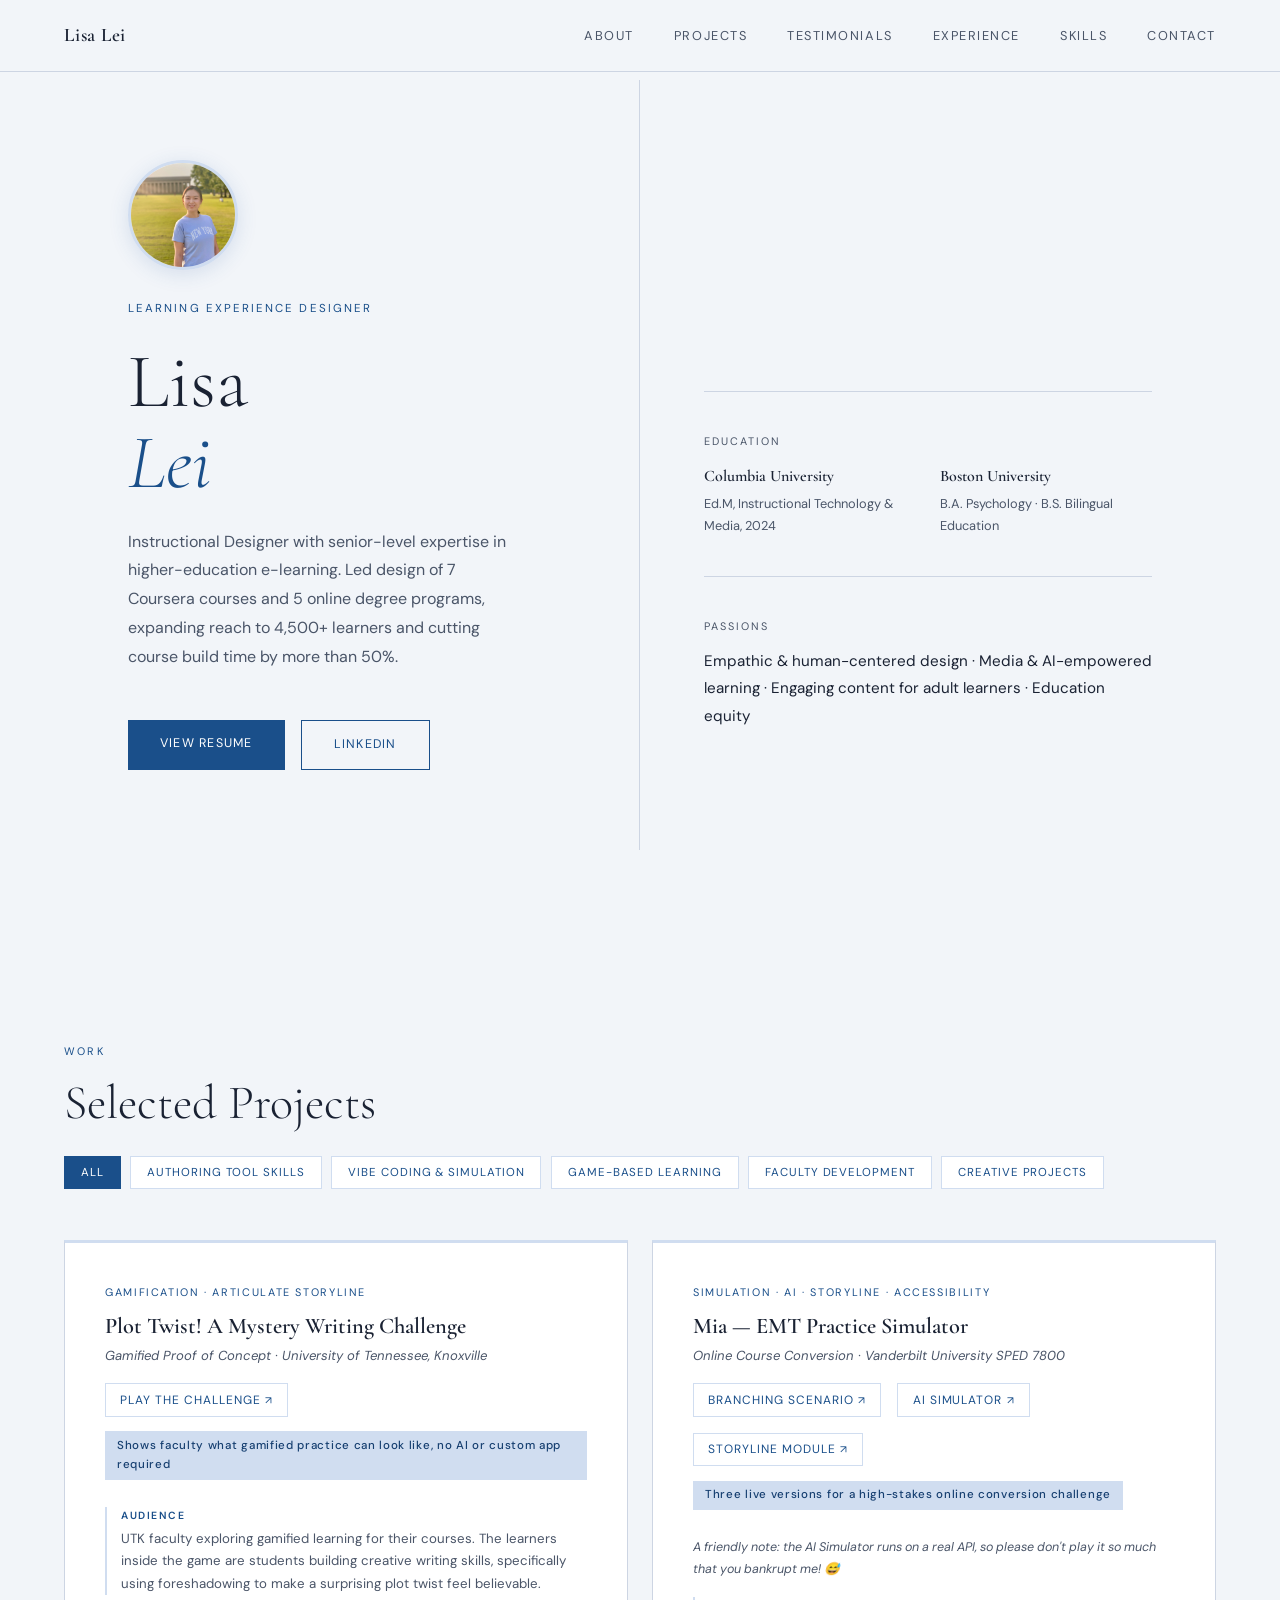
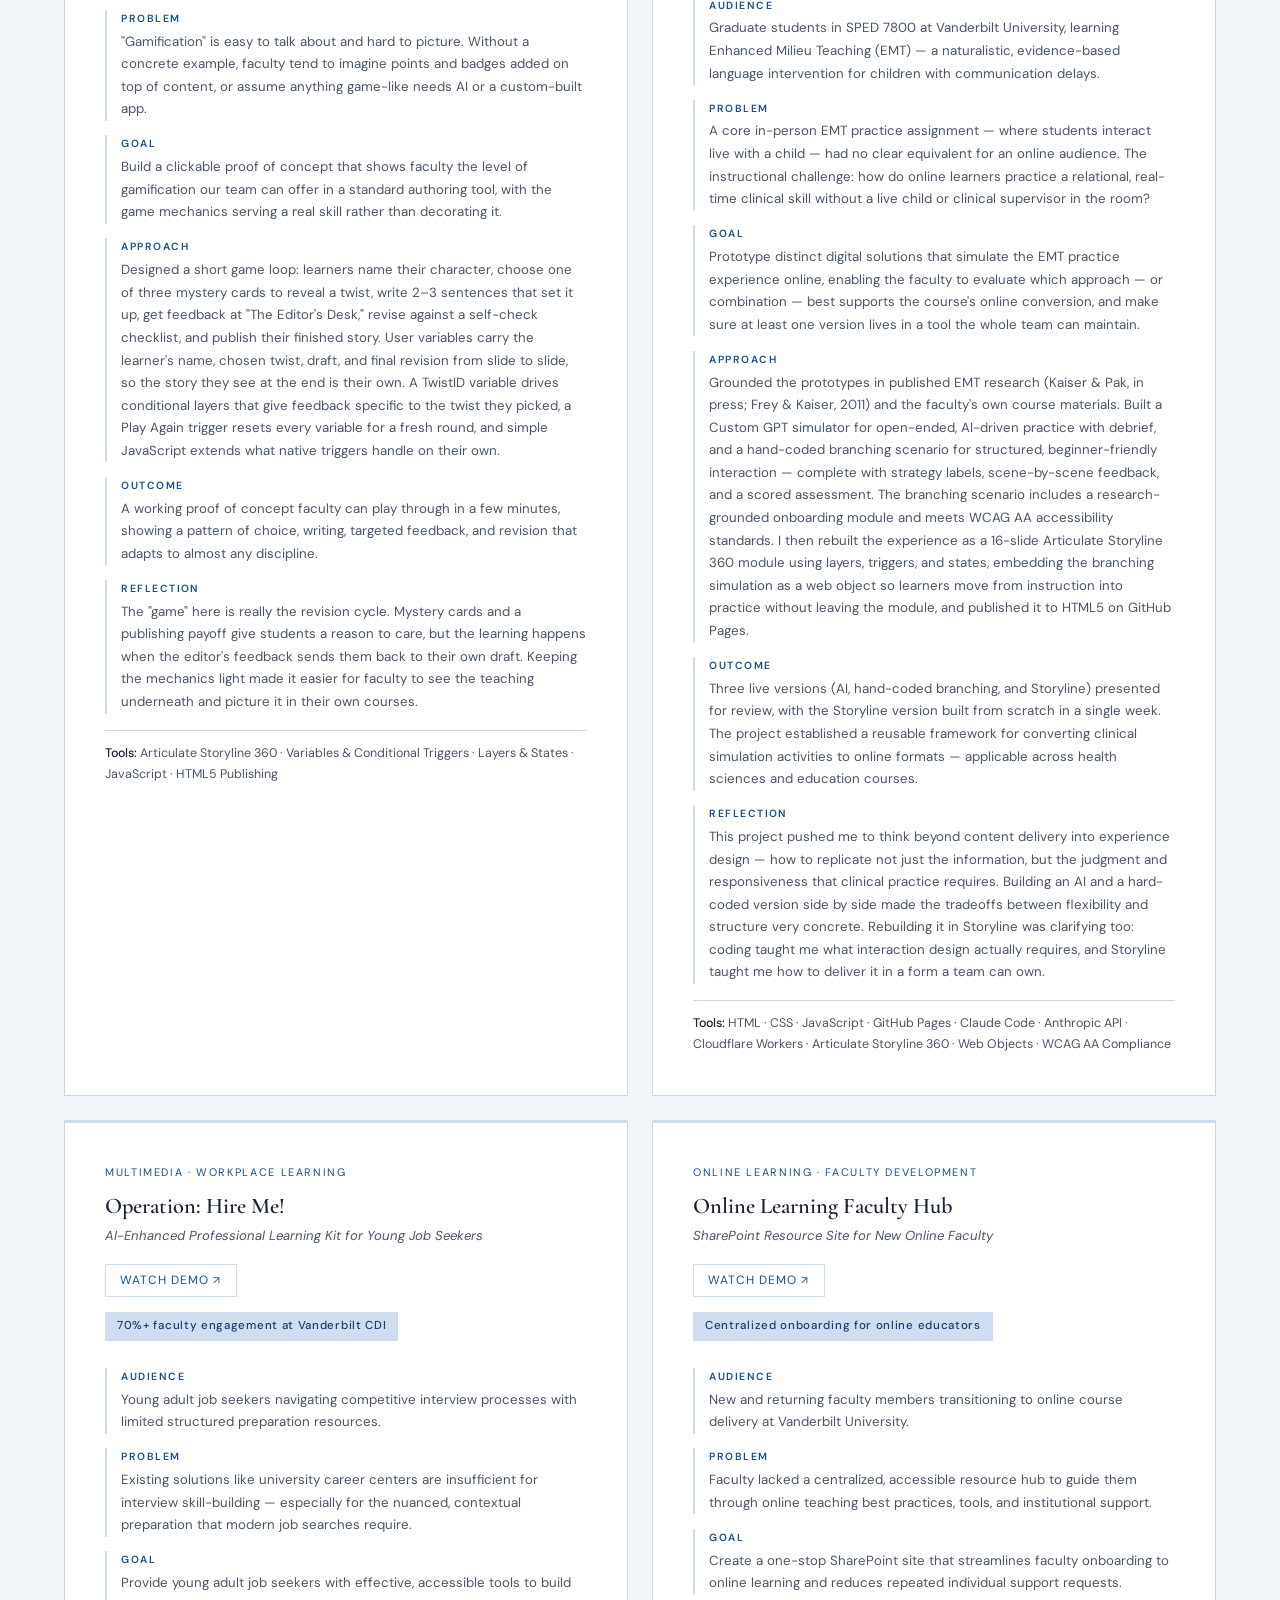
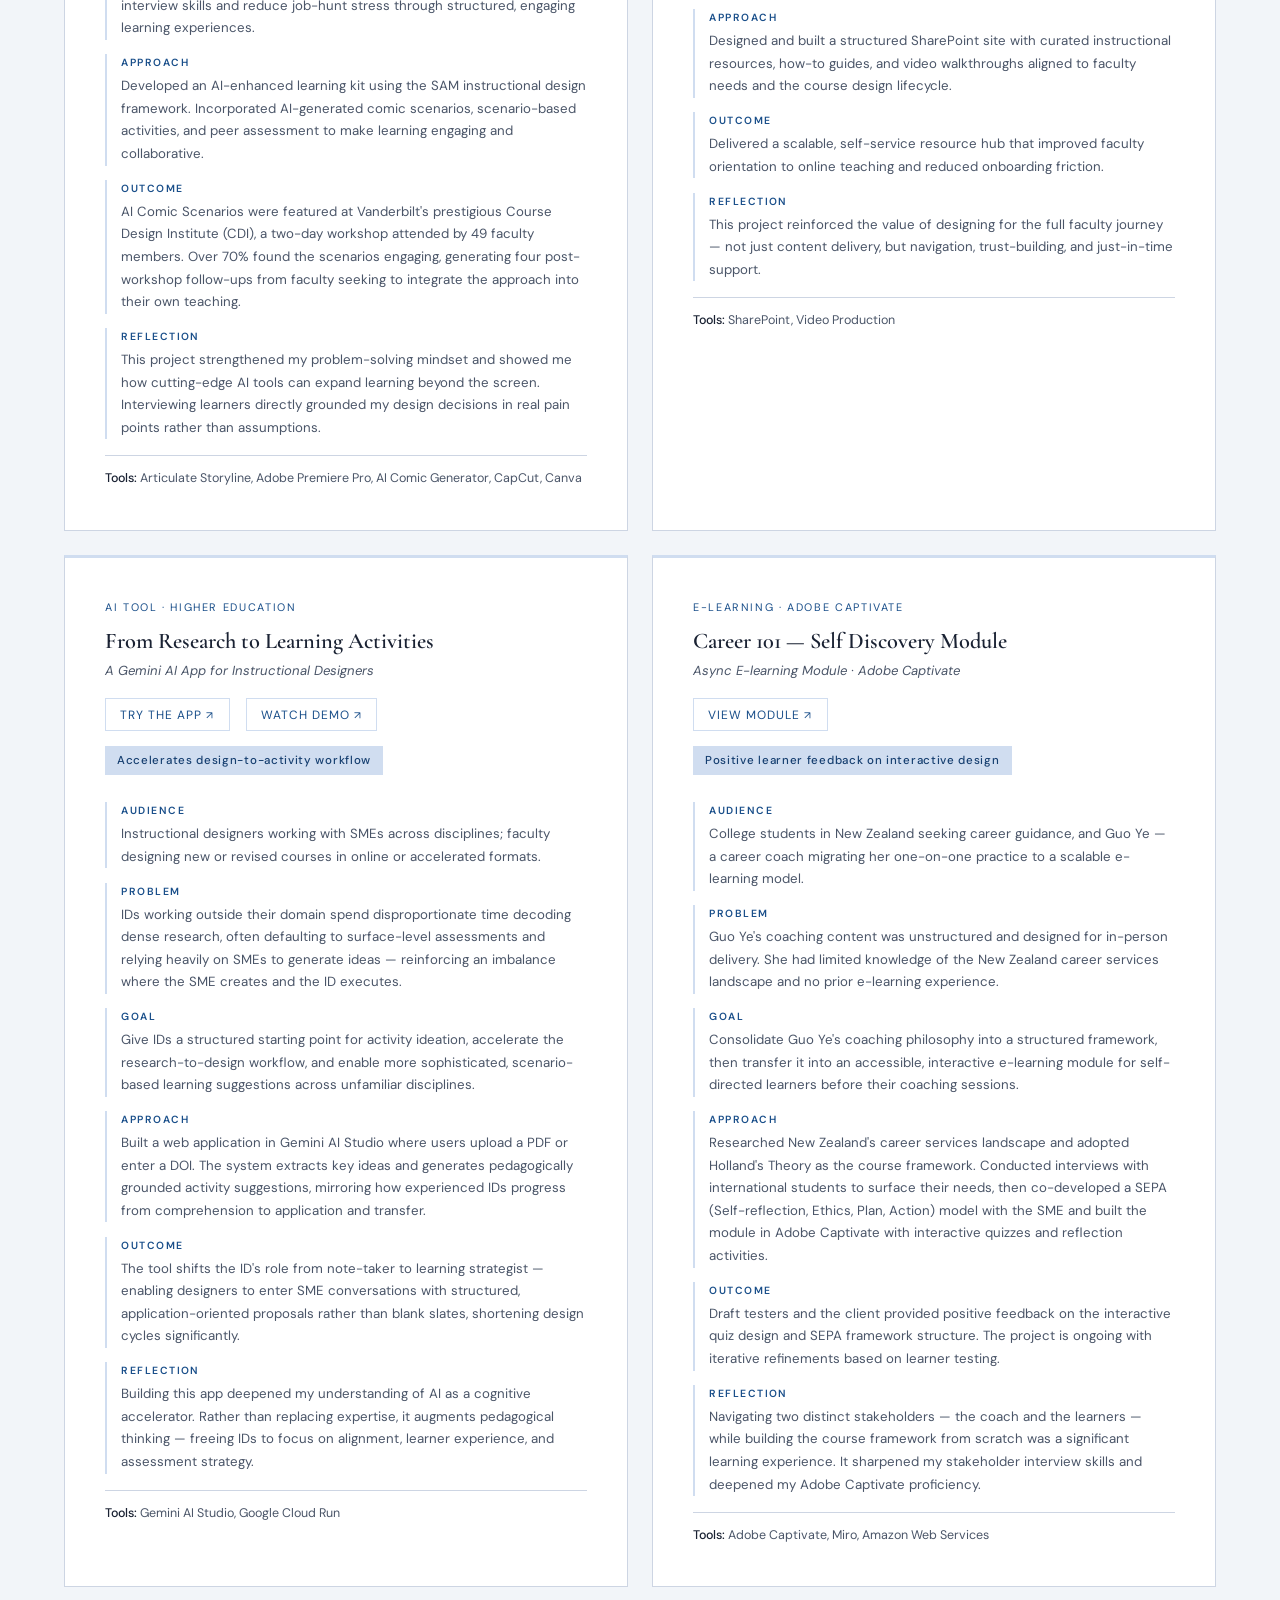
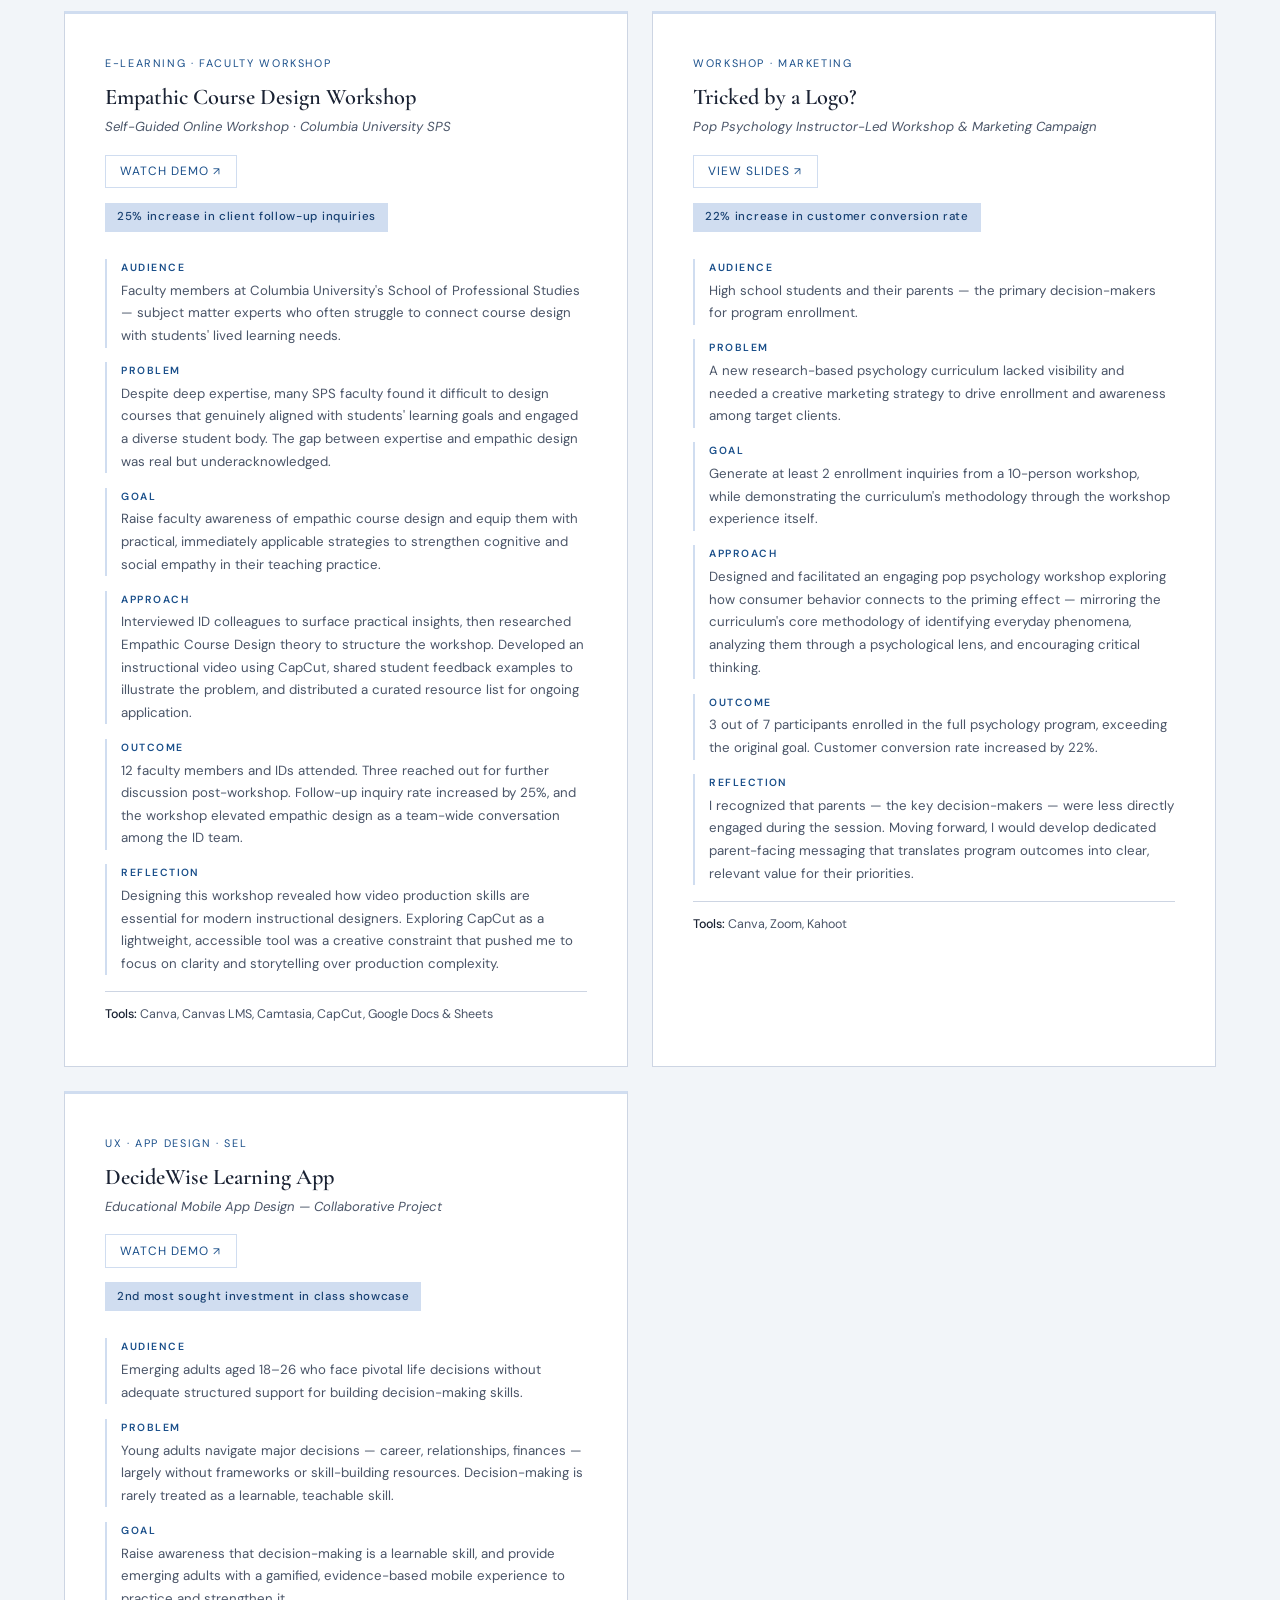
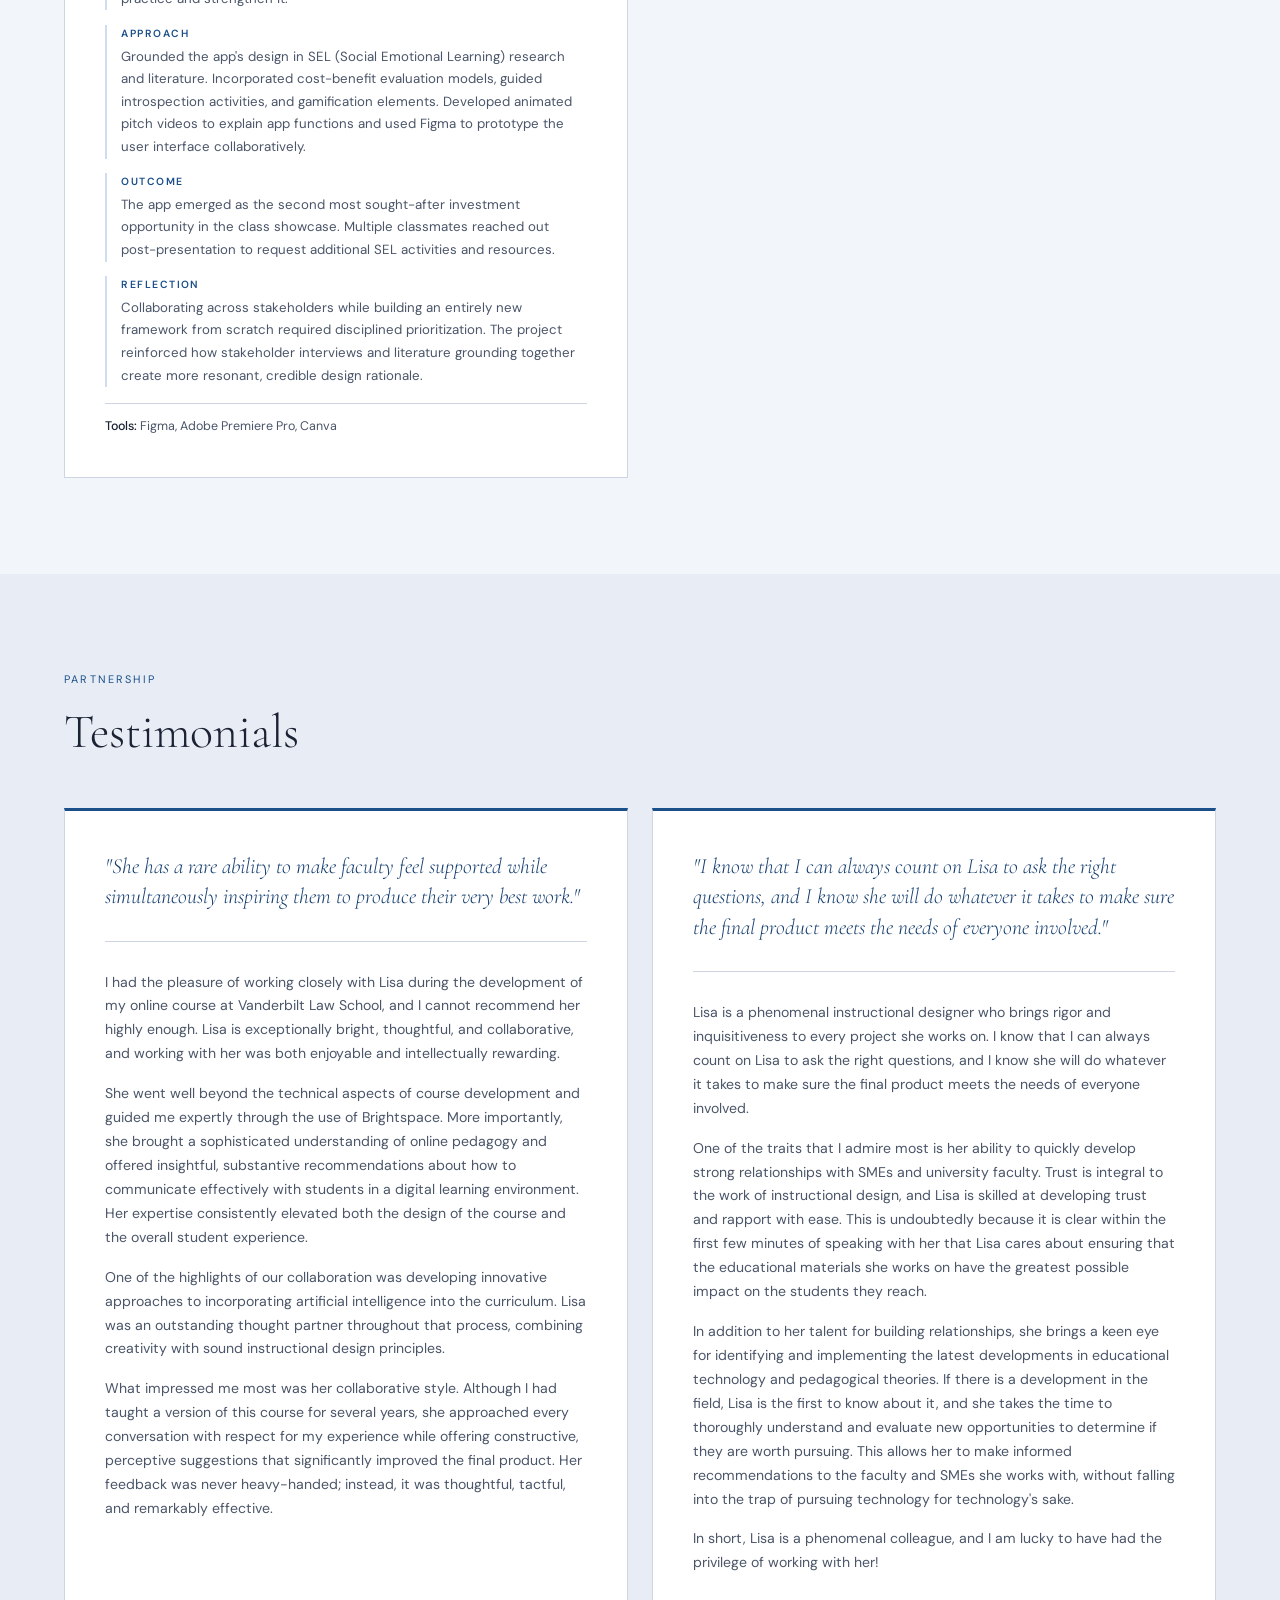
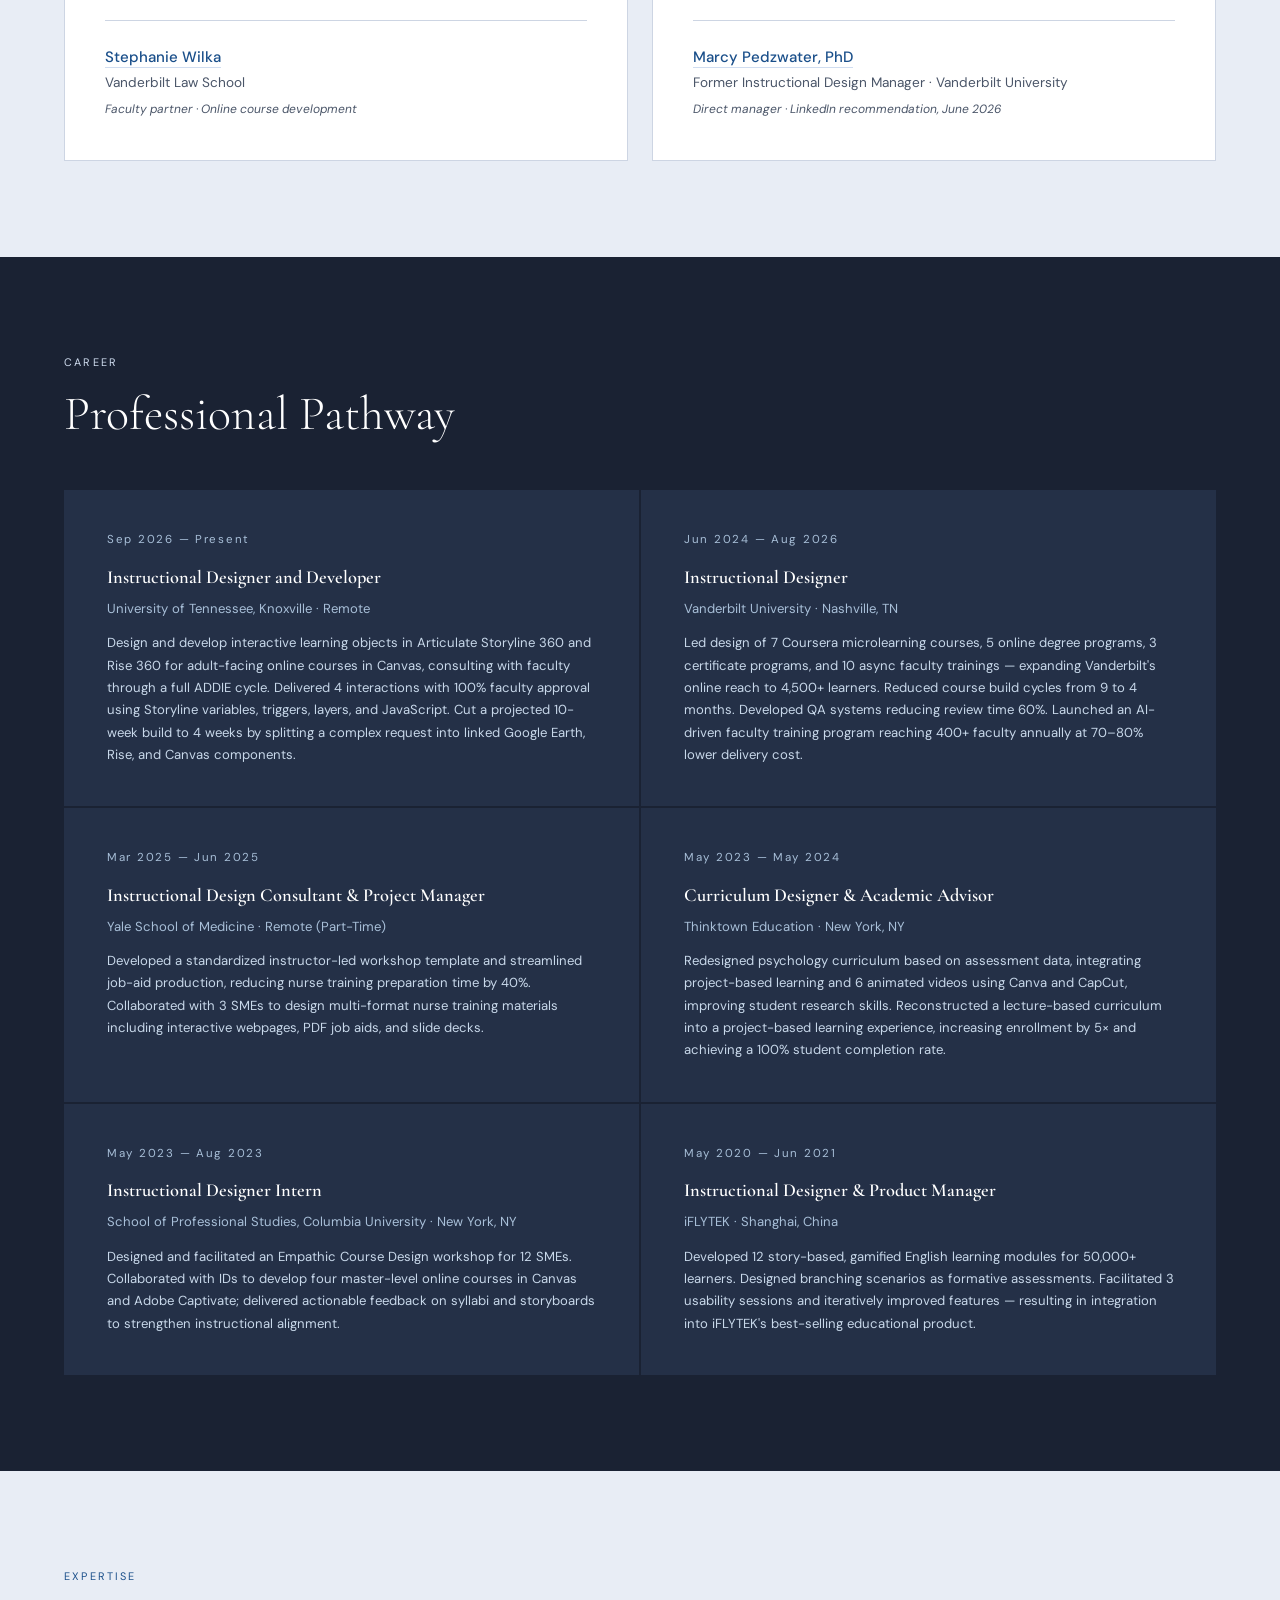
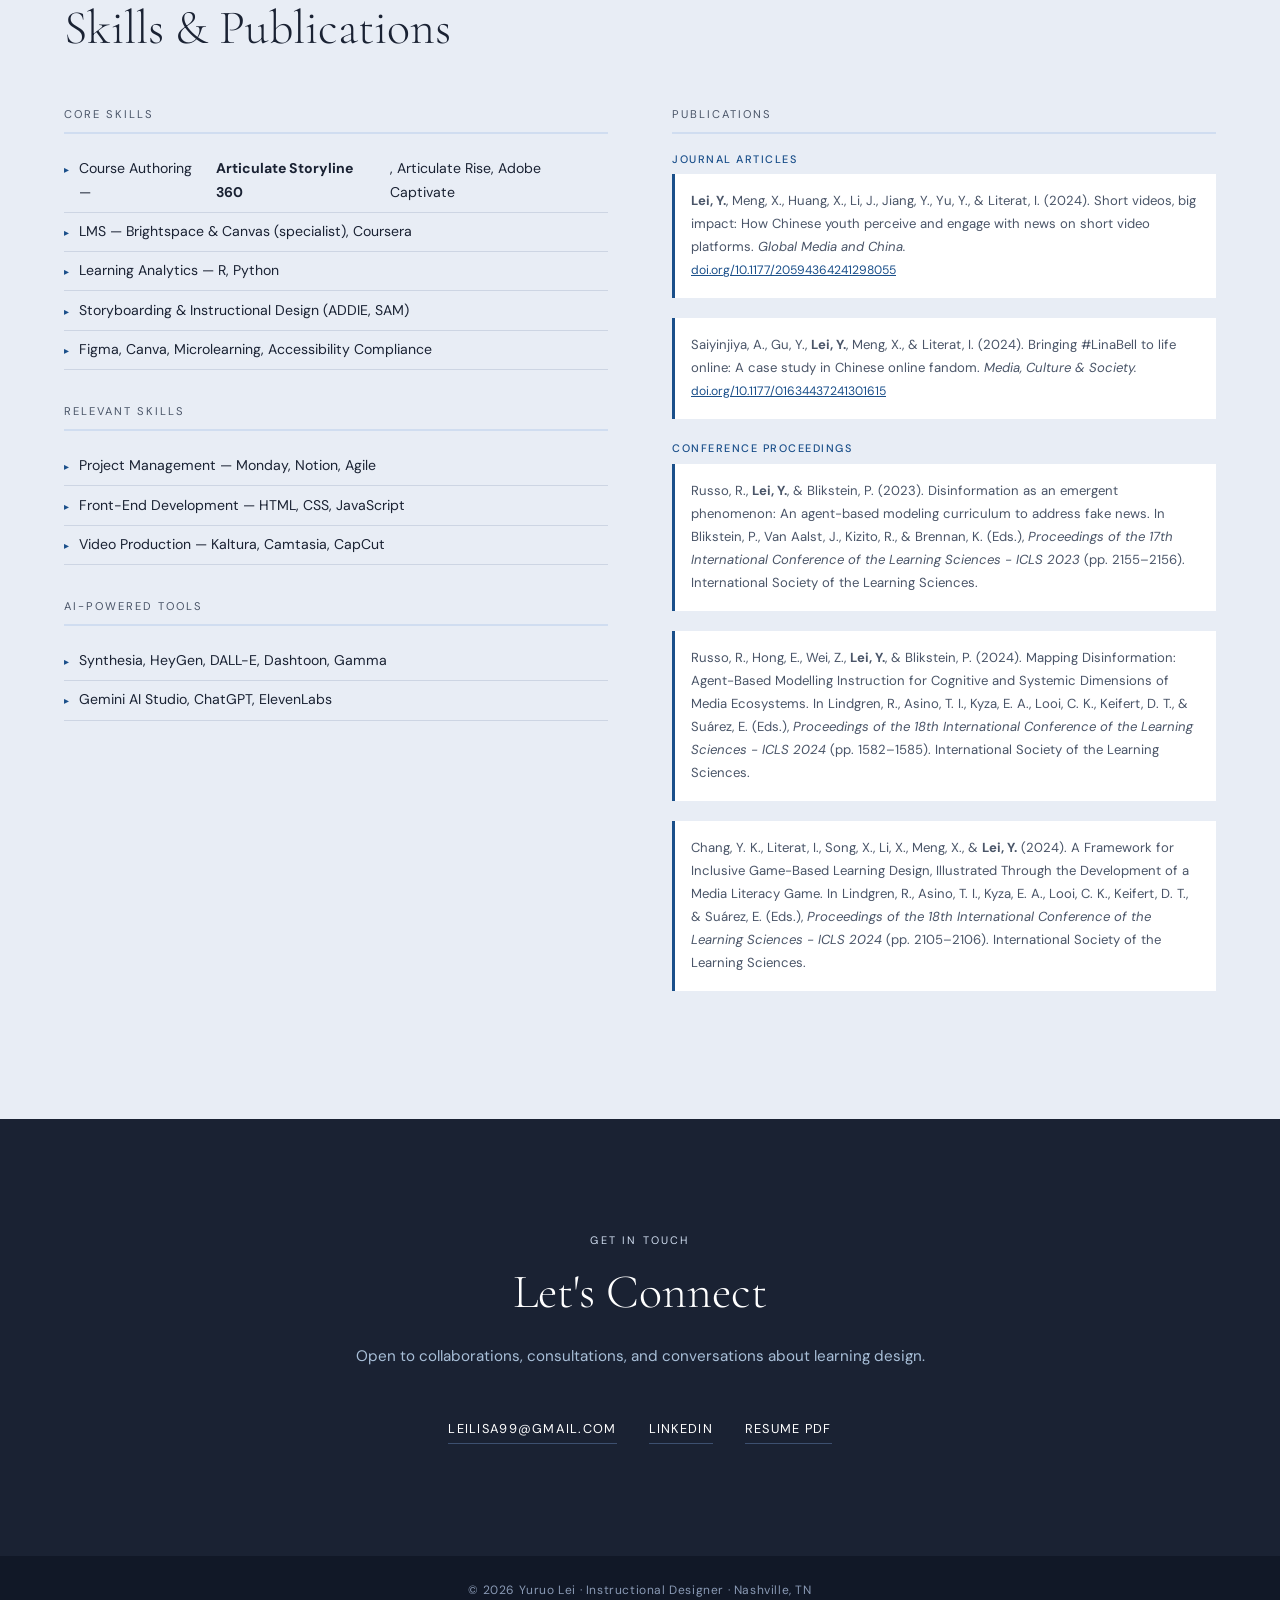
==== commit 740fb468: "Add files via upload updated resume, new storyline project, and sorting feature" ====
--- a/index.html
+++ b/index.html
@@ -360,6 +360,7 @@
     font-size: 0.72rem;
     letter-spacing: 0.06em;
     padding: 0.3rem 0.75rem;
+    margin-top: 0.9rem;
     margin-bottom: 1.2rem;
     font-weight: 500;
   }
@@ -381,7 +382,7 @@
     text-transform: uppercase;
     color: var(--accent);
     margin-bottom: 0.2rem;
-    font-weight: 500;
+    font-weight: 600;
   }
 
   .detail-text { font-size: 0.83rem; color: var(--warm-gray); line-height: 1.7; }
@@ -409,6 +410,31 @@
     transition: all 0.2s;
   }
   .project-link:hover { background: var(--accent); color: #fff; border-color: var(--accent); }
+  .project-link::after { content: "\2197"; margin-left: 0.4em; font-size: 0.9em; }
+
+  /* PROJECT FILTERS */
+  .project-filters { display: flex; flex-wrap: wrap; gap: 0.6rem; margin: -1.5rem 0 0.75rem; }
+  .filter-btn {
+    font-family: inherit;
+    font-size: 0.72rem;
+    letter-spacing: 0.08em;
+    text-transform: uppercase;
+    color: var(--accent);
+    background: var(--card-bg);
+    border: 1px solid var(--accent-light);
+    padding: 0.5rem 1rem;
+    cursor: pointer;
+    transition: all 0.2s;
+  }
+  .filter-btn:hover { border-color: var(--accent); }
+  .filter-btn[aria-pressed="true"] { background: var(--accent); color: #fff; border-color: var(--accent); }
+  .filter-btn:focus-visible { outline: 2px solid var(--accent-dark); outline-offset: 2px; }
+  .filter-note { font-size: 0.78rem; color: var(--warm-gray); margin-bottom: 1.5rem; min-height: 1.2em; }
+  .project-card[hidden] { display: none; }
+  @media (max-width: 600px) {
+    .project-filters { margin-top: -1rem; gap: 0.5rem; }
+    .filter-btn { min-height: 44px; padding: 0.5rem 0.8rem; }
+  }
 
   /* SKILLS */
   .skills { background: var(--section-alt); }
@@ -689,353 +715,361 @@
 <section class="projects" id="projects">
   <p class="section-label">Work</p>
   <h2 class="section-title">Selected Projects</h2>
+  <div class="project-filters" role="group" aria-label="Filter projects by category">
+    <button type="button" class="filter-btn" data-filter="all" aria-pressed="true">All</button>
+    <button type="button" class="filter-btn" data-filter="authoring" aria-pressed="false">Authoring Tool Skills</button>
+    <button type="button" class="filter-btn" data-filter="vibe" aria-pressed="false">Vibe Coding &amp; Simulation</button>
+    <button type="button" class="filter-btn" data-filter="game" aria-pressed="false">Game-Based Learning</button>
+    <button type="button" class="filter-btn" data-filter="faculty" aria-pressed="false">Faculty Development</button>
+    <button type="button" class="filter-btn" data-filter="creative" aria-pressed="false">Creative Projects</button>
+  </div>
+  <p class="filter-note" id="filterNote" aria-live="polite"></p>
   <div class="projects-grid">
-    <!-- 00. Plot Twist! Gamified Storyline Proof of Concept (UTK) -->
-    <div class="project-card fade-in">
+    <!-- 1. Plot Twist! Gamified Storyline Proof of Concept (UTK) -->
+    <div class="project-card fade-in" data-cats="authoring game creative">
       <p class="project-tag">Gamification · Articulate Storyline</p>
       <h3 class="project-title">Plot Twist! A Mystery Writing Challenge</h3>
       <p class="project-subtitle">Gamified Proof of Concept · University of Tennessee, Knoxville</p>
       <div class="project-links">
-        <a href="plot-twist/" class="project-link" target="_blank">▶ Play the Challenge</a>
-      </div>
-      <span class="project-impact">↑ Shows faculty what gamified practice can look like, no AI or custom app required</span>
+        <a href="plot-twist/story.html" class="project-link" target="_blank">Play the Challenge</a>
+      </div>
+      <span class="project-impact">Shows faculty what gamified practice can look like, no AI or custom app required</span>
       <div class="project-detail">
         <div class="detail-row">
-          <p class="detail-label">🧑‍🤝‍🧑 Audience</p>
+          <p class="detail-label">Audience</p>
           <p class="detail-text">UTK faculty exploring gamified learning for their courses. The learners inside the game are students building creative writing skills, specifically using foreshadowing to make a surprising plot twist feel believable.</p>
         </div>
         <div class="detail-row">
-          <p class="detail-label">⁉️ Problem</p>
+          <p class="detail-label">Problem</p>
           <p class="detail-text">"Gamification" is easy to talk about and hard to picture. Without a concrete example, faculty tend to imagine points and badges added on top of content, or assume anything game-like needs AI or a custom-built app.</p>
         </div>
         <div class="detail-row">
-          <p class="detail-label">📍 Goal</p>
+          <p class="detail-label">Goal</p>
           <p class="detail-text">Build a clickable proof of concept that shows faculty the level of gamification our team can offer in a standard authoring tool, with the game mechanics serving a real skill rather than decorating it.</p>
         </div>
         <div class="detail-row">
-          <p class="detail-label">🔑 Approach</p>
+          <p class="detail-label">Approach</p>
           <p class="detail-text">Designed a short game loop: learners name their character, choose one of three mystery cards to reveal a twist, write 2–3 sentences that set it up, get feedback at "The Editor's Desk," revise against a self-check checklist, and publish their finished story. User variables carry the learner's name, chosen twist, draft, and final revision from slide to slide, so the story they see at the end is their own. A TwistID variable drives conditional layers that give feedback specific to the twist they picked, a Play Again trigger resets every variable for a fresh round, and simple JavaScript extends what native triggers handle on their own.</p>
         </div>
         <div class="detail-row">
-          <p class="detail-label">🎯 Outcome</p>
+          <p class="detail-label">Outcome</p>
           <p class="detail-text">A working proof of concept faculty can play through in a few minutes, showing a pattern of choice, writing, targeted feedback, and revision that adapts to almost any discipline.</p>
         </div>
         <div class="detail-row">
-          <p class="detail-label">💡 Reflection</p>
+          <p class="detail-label">Reflection</p>
           <p class="detail-text">The "game" here is really the revision cycle. Mystery cards and a publishing payoff give students a reason to care, but the learning happens when the editor's feedback sends them back to their own draft. Keeping the mechanics light made it easier for faculty to see the teaching underneath and picture it in their own courses.</p>
         </div>
       </div>
       <p class="project-tools"><strong>Tools:</strong> Articulate Storyline 360 · Variables &amp; Conditional Triggers · Layers &amp; States · JavaScript · HTML5 Publishing</p>
     </div>
 
-    <!-- 1. Mia EMT Simulator -->
-    <div class="project-card fade-in">
+    <!-- 2. Mia EMT Simulator -->
+    <div class="project-card fade-in" data-cats="authoring vibe">
       <p class="project-tag">Simulation · AI · Storyline · Accessibility</p>
       <h3 class="project-title">Mia — EMT Practice Simulator</h3>
       <p class="project-subtitle">Online Course Conversion · Vanderbilt University SPED 7800</p>
       <div class="project-links">
-        <a href="https://ll3589.github.io/EMT-simulation-sansAI/" class="project-link" target="_blank">▶ Branching Scenario</a>
-        <a href="https://ll3589.github.io/EMT-simulation/" class="project-link" target="_blank">🤖 AI Simulator</a>
-        <a href="emt-sample-course/" class="project-link" target="_blank">🎓 Storyline Module</a>
-      </div>
-      <span class="project-impact">↑ Three live versions for a high-stakes online conversion challenge</span>
-      <p class="project-summary" style="font-size:0.78rem;color:var(--warm-gray);font-style:italic;margin-top:0.5rem;">⚠️ A friendly note: the AI Simulator runs on a real API — please don't play it so much that you bankrupt me! 😅</p>
+        <a href="https://ll3589.github.io/EMT-simulation-sansAI/" class="project-link" target="_blank">Branching Scenario</a>
+        <a href="https://ll3589.github.io/EMT-simulation/" class="project-link" target="_blank">AI Simulator</a>
+        <a href="emt-sample-course/" class="project-link" target="_blank">Storyline Module</a>
+      </div>
+      <span class="project-impact">Three live versions for a high-stakes online conversion challenge</span>
+      <p class="project-summary" style="font-size:0.78rem;color:var(--warm-gray);font-style:italic;margin-top:0.5rem;">A friendly note: the AI Simulator runs on a real API, so please don't play it so much that you bankrupt me! 😅</p>
       <div class="project-detail">
         <div class="detail-row">
-          <p class="detail-label">🧑‍🤝‍🧑 Audience</p>
+          <p class="detail-label">Audience</p>
           <p class="detail-text">Graduate students in SPED 7800 at Vanderbilt University, learning Enhanced Milieu Teaching (EMT) — a naturalistic, evidence-based language intervention for children with communication delays.</p>
         </div>
         <div class="detail-row">
-          <p class="detail-label">⁉️ Problem</p>
+          <p class="detail-label">Problem</p>
           <p class="detail-text">A core in-person EMT practice assignment — where students interact live with a child — had no clear equivalent for an online audience. The instructional challenge: how do online learners practice a relational, real-time clinical skill without a live child or clinical supervisor in the room?</p>
         </div>
         <div class="detail-row">
-          <p class="detail-label">📍 Goal</p>
+          <p class="detail-label">Goal</p>
           <p class="detail-text">Prototype distinct digital solutions that simulate the EMT practice experience online, enabling the faculty to evaluate which approach — or combination — best supports the course's online conversion, and make sure at least one version lives in a tool the whole team can maintain.</p>
         </div>
         <div class="detail-row">
-          <p class="detail-label">🔑 Approach</p>
+          <p class="detail-label">Approach</p>
           <p class="detail-text">Grounded the prototypes in published EMT research (Kaiser &amp; Pak, in press; Frey &amp; Kaiser, 2011) and the faculty's own course materials. Built a Custom GPT simulator for open-ended, AI-driven practice with debrief, and a hand-coded branching scenario for structured, beginner-friendly interaction — complete with strategy labels, scene-by-scene feedback, and a scored assessment. The branching scenario includes a research-grounded onboarding module and meets WCAG AA accessibility standards. I then rebuilt the experience as a 16-slide Articulate Storyline 360 module using layers, triggers, and states, embedding the branching simulation as a web object so learners move from instruction into practice without leaving the module, and published it to HTML5 on GitHub Pages.</p>
         </div>
         <div class="detail-row">
-          <p class="detail-label">🎯 Outcome</p>
+          <p class="detail-label">Outcome</p>
           <p class="detail-text">Three live versions (AI, hand-coded branching, and Storyline) presented for review, with the Storyline version built from scratch in a single week. The project established a reusable framework for converting clinical simulation activities to online formats — applicable across health sciences and education courses.</p>
         </div>
         <div class="detail-row">
-          <p class="detail-label">💡 Reflection</p>
+          <p class="detail-label">Reflection</p>
           <p class="detail-text">This project pushed me to think beyond content delivery into experience design — how to replicate not just the information, but the judgment and responsiveness that clinical practice requires. Building an AI and a hard-coded version side by side made the tradeoffs between flexibility and structure very concrete. Rebuilding it in Storyline was clarifying too: coding taught me what interaction design actually requires, and Storyline taught me how to deliver it in a form a team can own.</p>
         </div>
       </div>
       <p class="project-tools"><strong>Tools:</strong> HTML · CSS · JavaScript · GitHub Pages · Claude Code · Anthropic API · Cloudflare Workers · Articulate Storyline 360 · Web Objects · WCAG AA Compliance</p>
     </div>
 
-    <!-- 2. Online Learning Faculty Hub -->
-    <div class="project-card fade-in">
+    <!-- 3. Operation: Hire Me -->
+    <div class="project-card fade-in" data-cats="vibe game faculty creative">
+      <p class="project-tag">Multimedia · Workplace Learning</p>
+      <h3 class="project-title">Operation: Hire Me!</h3>
+      <p class="project-subtitle">AI-Enhanced Professional Learning Kit for Young Job Seekers</p>
+      <div class="project-links">
+        <a href="https://youtu.be/IpY_apzgFN0?si=PdY8kdhNU0C8jfDh" class="project-link" target="_blank">Watch Demo</a>
+      </div>
+      <span class="project-impact">70%+ faculty engagement at Vanderbilt CDI</span>
+      <div class="project-detail">
+        <div class="detail-row">
+          <p class="detail-label">Audience</p>
+          <p class="detail-text">Young adult job seekers navigating competitive interview processes with limited structured preparation resources.</p>
+        </div>
+        <div class="detail-row">
+          <p class="detail-label">Problem</p>
+          <p class="detail-text">Existing solutions like university career centers are insufficient for interview skill-building — especially for the nuanced, contextual preparation that modern job searches require.</p>
+        </div>
+        <div class="detail-row">
+          <p class="detail-label">Goal</p>
+          <p class="detail-text">Provide young adult job seekers with effective, accessible tools to build interview skills and reduce job-hunt stress through structured, engaging learning experiences.</p>
+        </div>
+        <div class="detail-row">
+          <p class="detail-label">Approach</p>
+          <p class="detail-text">Developed an AI-enhanced learning kit using the SAM instructional design framework. Incorporated AI-generated comic scenarios, scenario-based activities, and peer assessment to make learning engaging and collaborative.</p>
+        </div>
+        <div class="detail-row">
+          <p class="detail-label">Outcome</p>
+          <p class="detail-text">AI Comic Scenarios were featured at Vanderbilt's prestigious Course Design Institute (CDI), a two-day workshop attended by 49 faculty members. Over 70% found the scenarios engaging, generating four post-workshop follow-ups from faculty seeking to integrate the approach into their own teaching.</p>
+        </div>
+        <div class="detail-row">
+          <p class="detail-label">Reflection</p>
+          <p class="detail-text">This project strengthened my problem-solving mindset and showed me how cutting-edge AI tools can expand learning beyond the screen. Interviewing learners directly grounded my design decisions in real pain points rather than assumptions.</p>
+        </div>
+      </div>
+      <p class="project-tools"><strong>Tools:</strong> Articulate Storyline, Adobe Premiere Pro, AI Comic Generator, CapCut, Canva</p>
+    </div>
+
+    <!-- 4. Online Learning Faculty Hub -->
+    <div class="project-card fade-in" data-cats="faculty">
       <p class="project-tag">Online Learning · Faculty Development</p>
       <h3 class="project-title">Online Learning Faculty Hub</h3>
       <p class="project-subtitle">SharePoint Resource Site for New Online Faculty</p>
       <div class="project-links">
-        <a href="https://youtu.be/LsU1K57-328?si=sNZry4IbQN1rp1MX" class="project-link" target="_blank">▶ Watch Demo</a>
-      </div>
-      <span class="project-impact">↑ Centralized onboarding for online educators</span>
+        <a href="https://youtu.be/LsU1K57-328?si=sNZry4IbQN1rp1MX" class="project-link" target="_blank">Watch Demo</a>
+      </div>
+      <span class="project-impact">Centralized onboarding for online educators</span>
       <div class="project-detail">
         <div class="detail-row">
-          <p class="detail-label">🧑‍🤝‍🧑 Audience</p>
+          <p class="detail-label">Audience</p>
           <p class="detail-text">New and returning faculty members transitioning to online course delivery at Vanderbilt University.</p>
         </div>
         <div class="detail-row">
-          <p class="detail-label">⁉️ Problem</p>
+          <p class="detail-label">Problem</p>
           <p class="detail-text">Faculty lacked a centralized, accessible resource hub to guide them through online teaching best practices, tools, and institutional support.</p>
         </div>
         <div class="detail-row">
-          <p class="detail-label">📍 Goal</p>
+          <p class="detail-label">Goal</p>
           <p class="detail-text">Create a one-stop SharePoint site that streamlines faculty onboarding to online learning and reduces repeated individual support requests.</p>
         </div>
         <div class="detail-row">
-          <p class="detail-label">🔑 Approach</p>
+          <p class="detail-label">Approach</p>
           <p class="detail-text">Designed and built a structured SharePoint site with curated instructional resources, how-to guides, and video walkthroughs aligned to faculty needs and the course design lifecycle.</p>
         </div>
         <div class="detail-row">
-          <p class="detail-label">🎯 Outcome</p>
+          <p class="detail-label">Outcome</p>
           <p class="detail-text">Delivered a scalable, self-service resource hub that improved faculty orientation to online teaching and reduced onboarding friction.</p>
         </div>
         <div class="detail-row">
-          <p class="detail-label">💡 Reflection</p>
+          <p class="detail-label">Reflection</p>
           <p class="detail-text">This project reinforced the value of designing for the full faculty journey — not just content delivery, but navigation, trust-building, and just-in-time support.</p>
         </div>
       </div>
       <p class="project-tools"><strong>Tools:</strong> SharePoint, Video Production</p>
     </div>
 
-    <!-- 2. Gemini AI App -->
-    <div class="project-card fade-in">
+    <!-- 5. Gemini AI App -->
+    <div class="project-card fade-in" data-cats="vibe creative">
       <p class="project-tag">AI Tool · Higher Education</p>
       <h3 class="project-title">From Research to Learning Activities</h3>
       <p class="project-subtitle">A Gemini AI App for Instructional Designers</p>
       <div class="project-links">
-        <a href="https://from-research-to-learning-441065358755.us-west1.run.app/" class="project-link" target="_blank">🔗 Try the App</a>
-        <a href="https://youtu.be/6g2AOlSD700?si=aqUqyWNYgsTi2bJ0" class="project-link" target="_blank">▶ Watch Demo</a>
-      </div>
-      <span class="project-impact">↑ Accelerates design-to-activity workflow</span>
+        <a href="https://from-research-to-learning-441065358755.us-west1.run.app/" class="project-link" target="_blank">Try the App</a>
+        <a href="https://youtu.be/6g2AOlSD700?si=aqUqyWNYgsTi2bJ0" class="project-link" target="_blank">Watch Demo</a>
+      </div>
+      <span class="project-impact">Accelerates design-to-activity workflow</span>
       <div class="project-detail">
         <div class="detail-row">
-          <p class="detail-label">🧑‍🤝‍🧑 Audience</p>
+          <p class="detail-label">Audience</p>
           <p class="detail-text">Instructional designers working with SMEs across disciplines; faculty designing new or revised courses in online or accelerated formats.</p>
         </div>
         <div class="detail-row">
-          <p class="detail-label">⁉️ Problem</p>
+          <p class="detail-label">Problem</p>
           <p class="detail-text">IDs working outside their domain spend disproportionate time decoding dense research, often defaulting to surface-level assessments and relying heavily on SMEs to generate ideas — reinforcing an imbalance where the SME creates and the ID executes.</p>
         </div>
         <div class="detail-row">
-          <p class="detail-label">📍 Goal</p>
+          <p class="detail-label">Goal</p>
           <p class="detail-text">Give IDs a structured starting point for activity ideation, accelerate the research-to-design workflow, and enable more sophisticated, scenario-based learning suggestions across unfamiliar disciplines.</p>
         </div>
         <div class="detail-row">
-          <p class="detail-label">🔑 Approach</p>
+          <p class="detail-label">Approach</p>
           <p class="detail-text">Built a web application in Gemini AI Studio where users upload a PDF or enter a DOI. The system extracts key ideas and generates pedagogically grounded activity suggestions, mirroring how experienced IDs progress from comprehension to application and transfer.</p>
         </div>
         <div class="detail-row">
-          <p class="detail-label">🎯 Outcome</p>
+          <p class="detail-label">Outcome</p>
           <p class="detail-text">The tool shifts the ID's role from note-taker to learning strategist — enabling designers to enter SME conversations with structured, application-oriented proposals rather than blank slates, shortening design cycles significantly.</p>
         </div>
         <div class="detail-row">
-          <p class="detail-label">💡 Reflection</p>
+          <p class="detail-label">Reflection</p>
           <p class="detail-text">Building this app deepened my understanding of AI as a cognitive accelerator. Rather than replacing expertise, it augments pedagogical thinking — freeing IDs to focus on alignment, learner experience, and assessment strategy.</p>
         </div>
       </div>
       <p class="project-tools"><strong>Tools:</strong> Gemini AI Studio, Google Cloud Run</p>
     </div>
 
-    <!-- 3. Operation: Hire Me -->
-    <div class="project-card fade-in">
-      <p class="project-tag">Multimedia · Workplace Learning</p>
-      <h3 class="project-title">Operation: Hire Me!</h3>
-      <p class="project-subtitle">AI-Enhanced Professional Learning Kit for Young Job Seekers</p>
+    <!-- 6. Career 101 -->
+    <div class="project-card fade-in" data-cats="authoring">
+      <p class="project-tag">E-Learning · Adobe Captivate</p>
+      <h3 class="project-title">Career 101 — Self Discovery Module</h3>
+      <p class="project-subtitle">Async E-learning Module · Adobe Captivate</p>
       <div class="project-links">
-        <a href="https://youtu.be/IpY_apzgFN0?si=PdY8kdhNU0C8jfDh" class="project-link" target="_blank">▶ Watch Demo</a>
-      </div>
-      <span class="project-impact">↑ 70%+ faculty engagement at Vanderbilt CDI</span>
+        <a href="https://yuruo99coursedesign.s3.amazonaws.com/Career+Choice+101+M1+v3/index.html" class="project-link" target="_blank">View Module</a>
+      </div>
+      <span class="project-impact">Positive learner feedback on interactive design</span>
       <div class="project-detail">
         <div class="detail-row">
-          <p class="detail-label">🧑‍🤝‍🧑 Audience</p>
-          <p class="detail-text">Young adult job seekers navigating competitive interview processes with limited structured preparation resources.</p>
-        </div>
-        <div class="detail-row">
-          <p class="detail-label">⁉️ Problem</p>
-          <p class="detail-text">Existing solutions like university career centers are insufficient for interview skill-building — especially for the nuanced, contextual preparation that modern job searches require.</p>
-        </div>
-        <div class="detail-row">
-          <p class="detail-label">📍 Goal</p>
-          <p class="detail-text">Provide young adult job seekers with effective, accessible tools to build interview skills and reduce job-hunt stress through structured, engaging learning experiences.</p>
-        </div>
-        <div class="detail-row">
-          <p class="detail-label">🔑 Approach</p>
-          <p class="detail-text">Developed an AI-enhanced learning kit using the SAM instructional design framework. Incorporated AI-generated comic scenarios, scenario-based activities, and peer assessment to make learning engaging and collaborative.</p>
-        </div>
-        <div class="detail-row">
-          <p class="detail-label">🎯 Outcome</p>
-          <p class="detail-text">AI Comic Scenarios were featured at Vanderbilt's prestigious Course Design Institute (CDI), a two-day workshop attended by 49 faculty members. Over 70% found the scenarios engaging, generating four post-workshop follow-ups from faculty seeking to integrate the approach into their own teaching.</p>
-        </div>
-        <div class="detail-row">
-          <p class="detail-label">💡 Reflection</p>
-          <p class="detail-text">This project strengthened my problem-solving mindset and showed me how cutting-edge AI tools can expand learning beyond the screen. Interviewing learners directly grounded my design decisions in real pain points rather than assumptions.</p>
-        </div>
-      </div>
-      <p class="project-tools"><strong>Tools:</strong> Articulate Storyline, Adobe Premiere Pro, AI Comic Generator, CapCut, Canva</p>
-    </div>
-
-    <!-- 4. Tricked by a Logo -->
-    <div class="project-card fade-in">
+          <p class="detail-label">Audience</p>
+          <p class="detail-text">College students in New Zealand seeking career guidance, and Guo Ye — a career coach migrating her one-on-one practice to a scalable e-learning model.</p>
+        </div>
+        <div class="detail-row">
+          <p class="detail-label">Problem</p>
+          <p class="detail-text">Guo Ye's coaching content was unstructured and designed for in-person delivery. She had limited knowledge of the New Zealand career services landscape and no prior e-learning experience.</p>
+        </div>
+        <div class="detail-row">
+          <p class="detail-label">Goal</p>
+          <p class="detail-text">Consolidate Guo Ye's coaching philosophy into a structured framework, then transfer it into an accessible, interactive e-learning module for self-directed learners before their coaching sessions.</p>
+        </div>
+        <div class="detail-row">
+          <p class="detail-label">Approach</p>
+          <p class="detail-text">Researched New Zealand's career services landscape and adopted Holland's Theory as the course framework. Conducted interviews with international students to surface their needs, then co-developed a SEPA (Self-reflection, Ethics, Plan, Action) model with the SME and built the module in Adobe Captivate with interactive quizzes and reflection activities.</p>
+        </div>
+        <div class="detail-row">
+          <p class="detail-label">Outcome</p>
+          <p class="detail-text">Draft testers and the client provided positive feedback on the interactive quiz design and SEPA framework structure. The project is ongoing with iterative refinements based on learner testing.</p>
+        </div>
+        <div class="detail-row">
+          <p class="detail-label">Reflection</p>
+          <p class="detail-text">Navigating two distinct stakeholders — the coach and the learners — while building the course framework from scratch was a significant learning experience. It sharpened my stakeholder interview skills and deepened my Adobe Captivate proficiency.</p>
+        </div>
+      </div>
+      <p class="project-tools"><strong>Tools:</strong> Adobe Captivate, Miro, Amazon Web Services</p>
+    </div>
+
+    <!-- 7. Empathic Course Design -->
+    <div class="project-card fade-in" data-cats="faculty">
+      <p class="project-tag">E-Learning · Faculty Workshop</p>
+      <h3 class="project-title">Empathic Course Design Workshop</h3>
+      <p class="project-subtitle">Self-Guided Online Workshop · Columbia University SPS</p>
+      <div class="project-links">
+        <a href="https://youtu.be/TwFQYluropw?si=YC4B2vd-rNb5g4qU" class="project-link" target="_blank">Watch Demo</a>
+      </div>
+      <span class="project-impact">25% increase in client follow-up inquiries</span>
+      <div class="project-detail">
+        <div class="detail-row">
+          <p class="detail-label">Audience</p>
+          <p class="detail-text">Faculty members at Columbia University's School of Professional Studies — subject matter experts who often struggle to connect course design with students' lived learning needs.</p>
+        </div>
+        <div class="detail-row">
+          <p class="detail-label">Problem</p>
+          <p class="detail-text">Despite deep expertise, many SPS faculty found it difficult to design courses that genuinely aligned with students' learning goals and engaged a diverse student body. The gap between expertise and empathic design was real but underacknowledged.</p>
+        </div>
+        <div class="detail-row">
+          <p class="detail-label">Goal</p>
+          <p class="detail-text">Raise faculty awareness of empathic course design and equip them with practical, immediately applicable strategies to strengthen cognitive and social empathy in their teaching practice.</p>
+        </div>
+        <div class="detail-row">
+          <p class="detail-label">Approach</p>
+          <p class="detail-text">Interviewed ID colleagues to surface practical insights, then researched Empathic Course Design theory to structure the workshop. Developed an instructional video using CapCut, shared student feedback examples to illustrate the problem, and distributed a curated resource list for ongoing application.</p>
+        </div>
+        <div class="detail-row">
+          <p class="detail-label">Outcome</p>
+          <p class="detail-text">12 faculty members and IDs attended. Three reached out for further discussion post-workshop. Follow-up inquiry rate increased by 25%, and the workshop elevated empathic design as a team-wide conversation among the ID team.</p>
+        </div>
+        <div class="detail-row">
+          <p class="detail-label">Reflection</p>
+          <p class="detail-text">Designing this workshop revealed how video production skills are essential for modern instructional designers. Exploring CapCut as a lightweight, accessible tool was a creative constraint that pushed me to focus on clarity and storytelling over production complexity.</p>
+        </div>
+      </div>
+      <p class="project-tools"><strong>Tools:</strong> Canva, Canvas LMS, Camtasia, CapCut, Google Docs & Sheets</p>
+    </div>
+
+    <!-- 8. Tricked by a Logo -->
+    <div class="project-card fade-in" data-cats="">
       <p class="project-tag">Workshop · Marketing</p>
       <h3 class="project-title">Tricked by a Logo?</h3>
       <p class="project-subtitle">Pop Psychology Instructor-Led Workshop & Marketing Campaign</p>
       <div class="project-links">
-        <a href="https://www.canva.com/design/DAF1lIKuN_M/U-K-UHj1Rayfi__31s04IA/view?utm_content=DAF1lIKuN_M&utm_campaign=designshare&utm_medium=link2&utm_source=uniquelinks&utlId=h5ba7131ac5" class="project-link" target="_blank">🔗 View Slides</a>
-      </div>
-      <span class="project-impact">↑ 22% increase in customer conversion rate</span>
+        <a href="https://www.canva.com/design/DAF1lIKuN_M/U-K-UHj1Rayfi__31s04IA/view?utm_content=DAF1lIKuN_M&utm_campaign=designshare&utm_medium=link2&utm_source=uniquelinks&utlId=h5ba7131ac5" class="project-link" target="_blank">View Slides</a>
+      </div>
+      <span class="project-impact">22% increase in customer conversion rate</span>
       <div class="project-detail">
         <div class="detail-row">
-          <p class="detail-label">🧑‍🤝‍🧑 Audience</p>
+          <p class="detail-label">Audience</p>
           <p class="detail-text">High school students and their parents — the primary decision-makers for program enrollment.</p>
         </div>
         <div class="detail-row">
-          <p class="detail-label">⁉️ Problem</p>
+          <p class="detail-label">Problem</p>
           <p class="detail-text">A new research-based psychology curriculum lacked visibility and needed a creative marketing strategy to drive enrollment and awareness among target clients.</p>
         </div>
         <div class="detail-row">
-          <p class="detail-label">📍 Goal</p>
+          <p class="detail-label">Goal</p>
           <p class="detail-text">Generate at least 2 enrollment inquiries from a 10-person workshop, while demonstrating the curriculum's methodology through the workshop experience itself.</p>
         </div>
         <div class="detail-row">
-          <p class="detail-label">🔑 Approach</p>
+          <p class="detail-label">Approach</p>
           <p class="detail-text">Designed and facilitated an engaging pop psychology workshop exploring how consumer behavior connects to the priming effect — mirroring the curriculum's core methodology of identifying everyday phenomena, analyzing them through a psychological lens, and encouraging critical thinking.</p>
         </div>
         <div class="detail-row">
-          <p class="detail-label">🎯 Outcome</p>
+          <p class="detail-label">Outcome</p>
           <p class="detail-text">3 out of 7 participants enrolled in the full psychology program, exceeding the original goal. Customer conversion rate increased by 22%.</p>
         </div>
         <div class="detail-row">
-          <p class="detail-label">💡 Reflection</p>
+          <p class="detail-label">Reflection</p>
           <p class="detail-text">I recognized that parents — the key decision-makers — were less directly engaged during the session. Moving forward, I would develop dedicated parent-facing messaging that translates program outcomes into clear, relevant value for their priorities.</p>
         </div>
       </div>
       <p class="project-tools"><strong>Tools:</strong> Canva, Zoom, Kahoot</p>
     </div>
 
-    <!-- 5. Career 101 -->
-    <div class="project-card fade-in">
-      <p class="project-tag">E-Learning · Adobe Captivate</p>
-      <h3 class="project-title">Career 101 — Self Discovery Module</h3>
-      <p class="project-subtitle">Async E-learning Module · Adobe Captivate</p>
-      <div class="project-links">
-        <a href="https://yuruo99coursedesign.s3.amazonaws.com/Career+Choice+101+M1+v3/index.html" class="project-link" target="_blank">🔗 View Module</a>
-      </div>
-      <span class="project-impact">↑ Positive learner feedback on interactive design</span>
-      <div class="project-detail">
-        <div class="detail-row">
-          <p class="detail-label">🧑‍🤝‍🧑 Audience</p>
-          <p class="detail-text">College students in New Zealand seeking career guidance, and Guo Ye — a career coach migrating her one-on-one practice to a scalable e-learning model.</p>
-        </div>
-        <div class="detail-row">
-          <p class="detail-label">⁉️ Problem</p>
-          <p class="detail-text">Guo Ye's coaching content was unstructured and designed for in-person delivery. She had limited knowledge of the New Zealand career services landscape and no prior e-learning experience.</p>
-        </div>
-        <div class="detail-row">
-          <p class="detail-label">📍 Goal</p>
-          <p class="detail-text">Consolidate Guo Ye's coaching philosophy into a structured framework, then transfer it into an accessible, interactive e-learning module for self-directed learners before their coaching sessions.</p>
-        </div>
-        <div class="detail-row">
-          <p class="detail-label">🔑 Approach</p>
-          <p class="detail-text">Researched New Zealand's career services landscape and adopted Holland's Theory as the course framework. Conducted interviews with international students to surface their needs, then co-developed a SEPA (Self-reflection, Ethics, Plan, Action) model with the SME and built the module in Adobe Captivate with interactive quizzes and reflection activities.</p>
-        </div>
-        <div class="detail-row">
-          <p class="detail-label">🎯 Outcome</p>
-          <p class="detail-text">Draft testers and the client provided positive feedback on the interactive quiz design and SEPA framework structure. The project is ongoing with iterative refinements based on learner testing.</p>
-        </div>
-        <div class="detail-row">
-          <p class="detail-label">💡 Reflection</p>
-          <p class="detail-text">Navigating two distinct stakeholders — the coach and the learners — while building the course framework from scratch was a significant learning experience. It sharpened my stakeholder interview skills and deepened my Adobe Captivate proficiency.</p>
-        </div>
-      </div>
-      <p class="project-tools"><strong>Tools:</strong> Adobe Captivate, Miro, Amazon Web Services</p>
-    </div>
-
-    <!-- 6. Empathic Course Design -->
-    <div class="project-card fade-in">
-      <p class="project-tag">E-Learning · Faculty Workshop</p>
-      <h3 class="project-title">Empathic Course Design Workshop</h3>
-      <p class="project-subtitle">Self-Guided Online Workshop · Columbia University SPS</p>
-      <div class="project-links">
-        <a href="https://youtu.be/TwFQYluropw?si=YC4B2vd-rNb5g4qU" class="project-link" target="_blank">▶ Watch Demo</a>
-      </div>
-      <span class="project-impact">↑ 25% increase in client follow-up inquiries</span>
-      <div class="project-detail">
-        <div class="detail-row">
-          <p class="detail-label">🧑‍🤝‍🧑 Audience</p>
-          <p class="detail-text">Faculty members at Columbia University's School of Professional Studies — subject matter experts who often struggle to connect course design with students' lived learning needs.</p>
-        </div>
-        <div class="detail-row">
-          <p class="detail-label">⁉️ Problem</p>
-          <p class="detail-text">Despite deep expertise, many SPS faculty found it difficult to design courses that genuinely aligned with students' learning goals and engaged a diverse student body. The gap between expertise and empathic design was real but underacknowledged.</p>
-        </div>
-        <div class="detail-row">
-          <p class="detail-label">📍 Goal</p>
-          <p class="detail-text">Raise faculty awareness of empathic course design and equip them with practical, immediately applicable strategies to strengthen cognitive and social empathy in their teaching practice.</p>
-        </div>
-        <div class="detail-row">
-          <p class="detail-label">🔑 Approach</p>
-          <p class="detail-text">Interviewed ID colleagues to surface practical insights, then researched Empathic Course Design theory to structure the workshop. Developed an instructional video using CapCut, shared student feedback examples to illustrate the problem, and distributed a curated resource list for ongoing application.</p>
-        </div>
-        <div class="detail-row">
-          <p class="detail-label">🎯 Outcome</p>
-          <p class="detail-text">12 faculty members and IDs attended. Three reached out for further discussion post-workshop. Follow-up inquiry rate increased by 25%, and the workshop elevated empathic design as a team-wide conversation among the ID team.</p>
-        </div>
-        <div class="detail-row">
-          <p class="detail-label">💡 Reflection</p>
-          <p class="detail-text">Designing this workshop revealed how video production skills are essential for modern instructional designers. Exploring CapCut as a lightweight, accessible tool was a creative constraint that pushed me to focus on clarity and storytelling over production complexity.</p>
-        </div>
-      </div>
-      <p class="project-tools"><strong>Tools:</strong> Canva, Canvas LMS, Camtasia, CapCut, Google Docs & Sheets</p>
-    </div>
-
-    <!-- 7. DecideWise -->
-    <div class="project-card fade-in">
+    <!-- 9. DecideWise -->
+    <div class="project-card fade-in" data-cats="">
       <p class="project-tag">UX · App Design · SEL</p>
       <h3 class="project-title">DecideWise Learning App</h3>
       <p class="project-subtitle">Educational Mobile App Design — Collaborative Project</p>
       <div class="project-links">
-        <a href="https://youtu.be/S0wD-W78sE4?si=JoiH9RizeIJIBjSM" class="project-link" target="_blank">▶ Watch Demo</a>
-      </div>
-      <span class="project-impact">↑ 2nd most sought investment in class showcase</span>
+        <a href="https://youtu.be/S0wD-W78sE4?si=JoiH9RizeIJIBjSM" class="project-link" target="_blank">Watch Demo</a>
+      </div>
+      <span class="project-impact">2nd most sought investment in class showcase</span>
       <div class="project-detail">
         <div class="detail-row">
-          <p class="detail-label">🧑‍🤝‍🧑 Audience</p>
+          <p class="detail-label">Audience</p>
           <p class="detail-text">Emerging adults aged 18–26 who face pivotal life decisions without adequate structured support for building decision-making skills.</p>
         </div>
         <div class="detail-row">
-          <p class="detail-label">⁉️ Problem</p>
+          <p class="detail-label">Problem</p>
           <p class="detail-text">Young adults navigate major decisions — career, relationships, finances — largely without frameworks or skill-building resources. Decision-making is rarely treated as a learnable, teachable skill.</p>
         </div>
         <div class="detail-row">
-          <p class="detail-label">📍 Goal</p>
+          <p class="detail-label">Goal</p>
           <p class="detail-text">Raise awareness that decision-making is a learnable skill, and provide emerging adults with a gamified, evidence-based mobile experience to practice and strengthen it.</p>
         </div>
         <div class="detail-row">
-          <p class="detail-label">🔑 Approach</p>
+          <p class="detail-label">Approach</p>
           <p class="detail-text">Grounded the app's design in SEL (Social Emotional Learning) research and literature. Incorporated cost-benefit evaluation models, guided introspection activities, and gamification elements. Developed animated pitch videos to explain app functions and used Figma to prototype the user interface collaboratively.</p>
         </div>
         <div class="detail-row">
-          <p class="detail-label">🎯 Outcome</p>
+          <p class="detail-label">Outcome</p>
           <p class="detail-text">The app emerged as the second most sought-after investment opportunity in the class showcase. Multiple classmates reached out post-presentation to request additional SEL activities and resources.</p>
         </div>
         <div class="detail-row">
-          <p class="detail-label">💡 Reflection</p>
+          <p class="detail-label">Reflection</p>
           <p class="detail-text">Collaborating across stakeholders while building an entirely new framework from scratch required disciplined prioritization. The project reinforced how stakeholder interviews and literature grounding together create more resonant, credible design rationale.</p>
         </div>
       </div>
       <p class="project-tools"><strong>Tools:</strong> Figma, Adobe Premiere Pro, Canva</p>
     </div>
-
   </div>
 </section>
 
@@ -1208,6 +1242,22 @@
   }, { threshold: 0.1 });
   document.querySelectorAll('.fade-in').forEach(el => observer.observe(el));
 
+  // Project filters
+  const filterBtns = document.querySelectorAll('.filter-btn');
+  const projectCards = document.querySelectorAll('.projects-grid .project-card');
+  const filterNote = document.getElementById('filterNote');
+  filterBtns.forEach(btn => btn.addEventListener('click', () => {
+    const f = btn.dataset.filter;
+    let shown = 0;
+    filterBtns.forEach(b => b.setAttribute('aria-pressed', b === btn ? 'true' : 'false'));
+    projectCards.forEach(card => {
+      const match = f === 'all' || (card.dataset.cats || '').split(' ').includes(f);
+      card.hidden = !match;
+      if (match) { card.classList.add('visible'); shown++; }
+    });
+    filterNote.textContent = f === 'all' ? '' : 'Showing ' + shown + ' of ' + projectCards.length + ' projects';
+  }));
+
   // Rotating titles
   const titles = ['Instructional Designer', 'Learning Experience Designer', 'Online Learning Consultant', 'Learning Analyst', 'Learning Designer', 'Media Researcher'];
   let titleIndex = 0;
